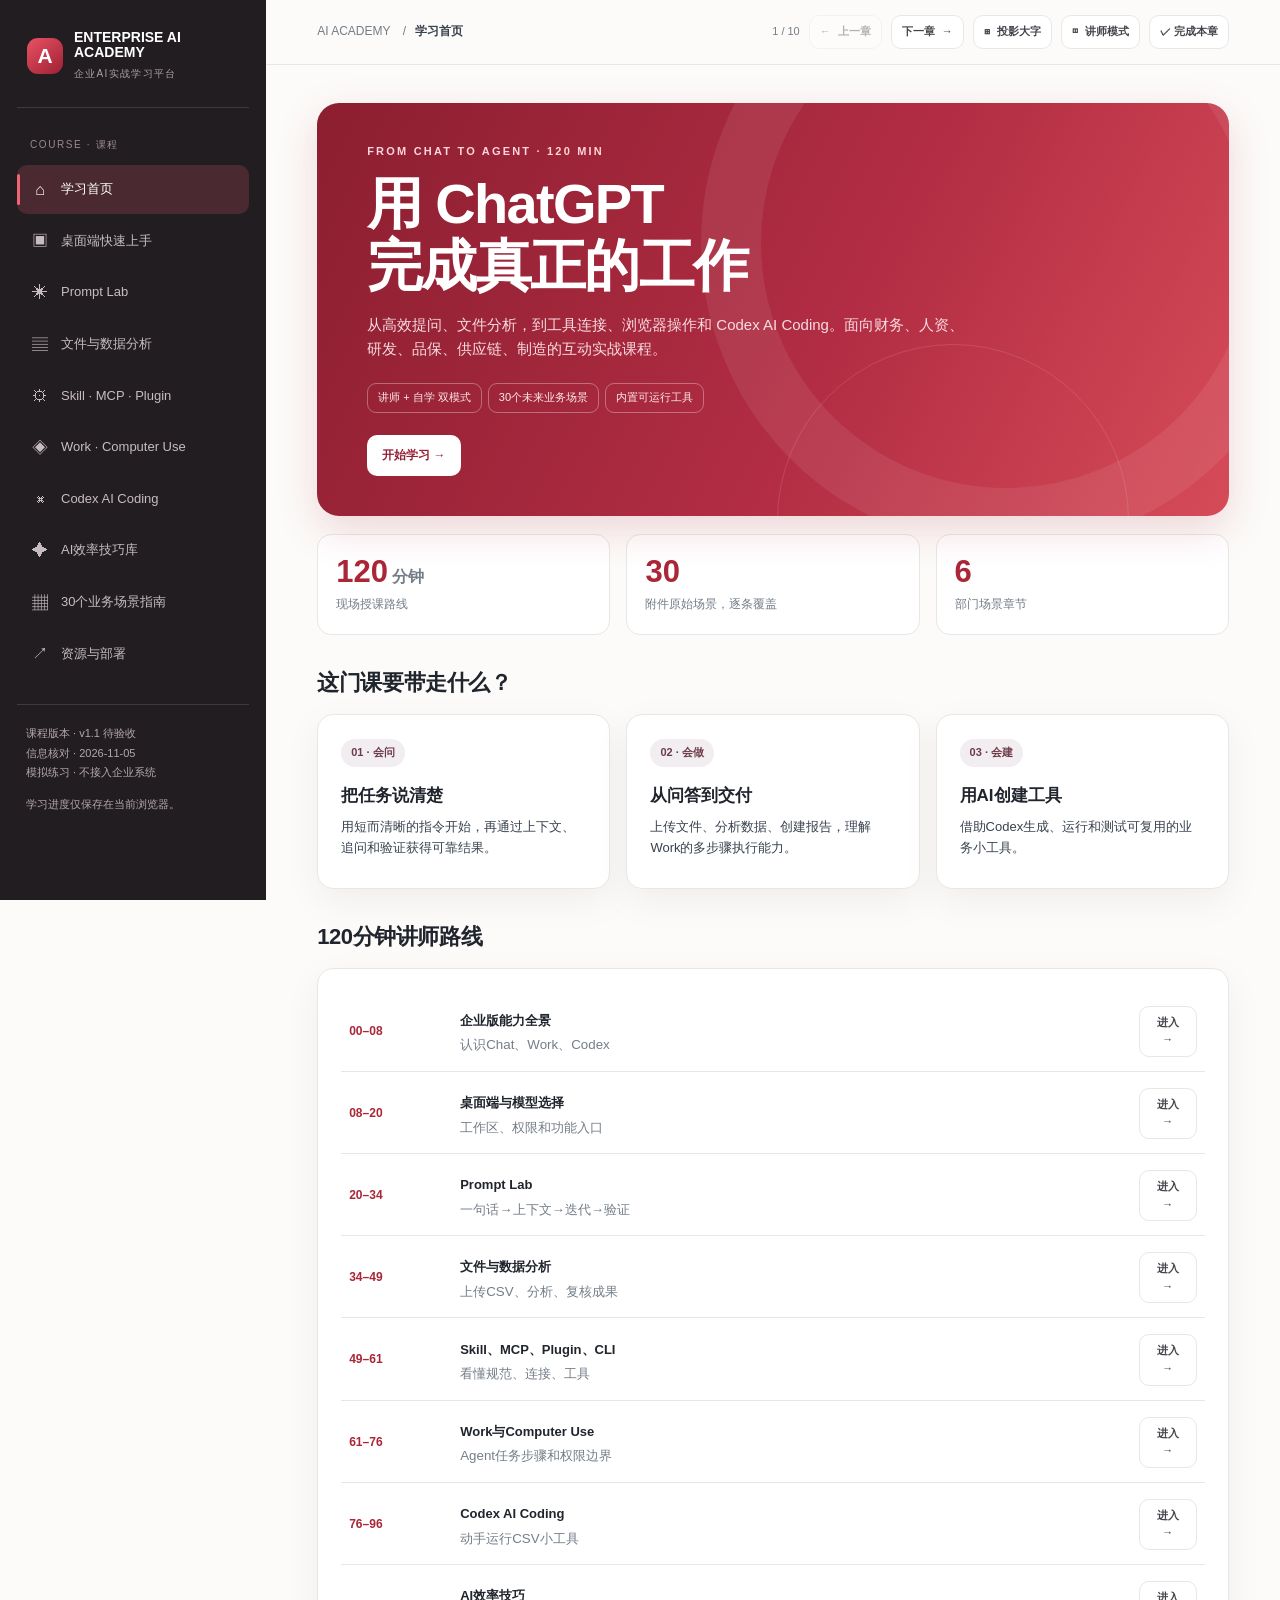
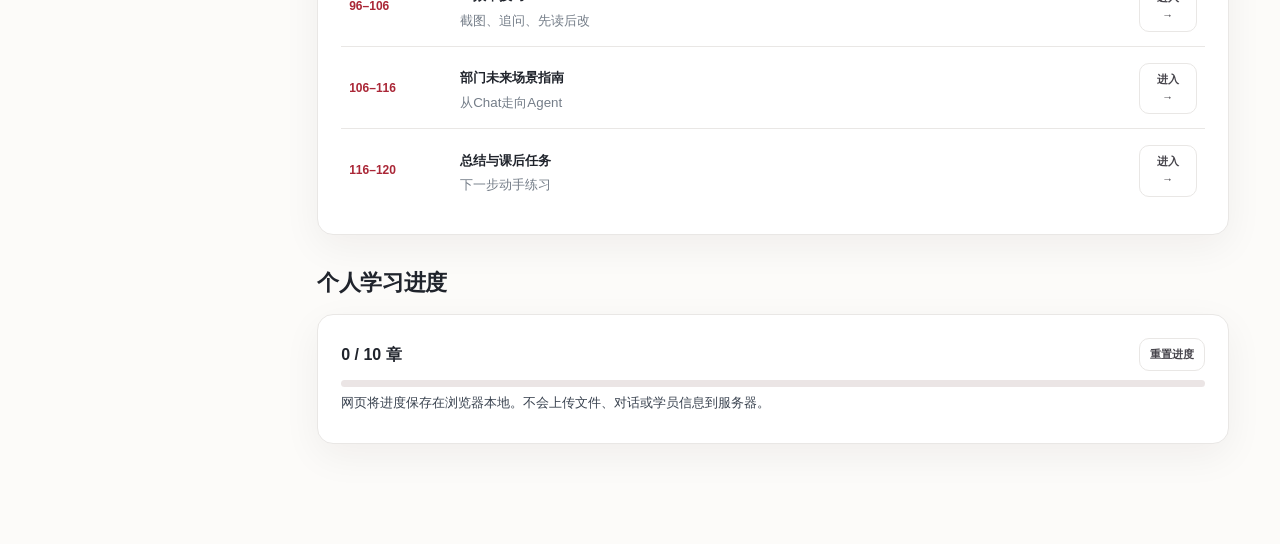
==== index.html @ fe181469 "feat: introduce Skill MCP Plugin CLI with simple What Why How explainer" ====
<!doctype html>
<html lang="zh-CN">
<head>
  <meta charset="UTF-8" />
  <meta name="viewport" content="width=device-width, initial-scale=1" />
  <meta name="color-scheme" content="light" />
  <meta name="description" content="ChatGPT Enterprise 企业AI实战学习平台：桌面端、Prompt、Skill、MCP、Work、Codex、AI技巧与制造企业场景指南。" />
  <title>ChatGPT Enterprise Academy · 企业AI实战学习平台</title>
  <style>
    :root {--red:#aa2737;--red-dark:#81202e;--red-light:#fcecef;--ink:#20242c;--text:#39424f;--muted:#747d88;--line:#e9e7e5;--paper:#fcfbf9;--white:#ffffff;--sand:#f6f4f1;--green:#28745b;--gold:#c39131;--shadow:0 12px 38px rgba(31,24,24,.055);--sidebar:266px;--radius:16px}
    *{box-sizing:border-box} html{scroll-behavior:smooth} body{margin:0;background:var(--paper);color:var(--ink);font-family:-apple-system,BlinkMacSystemFont,"Segoe UI","PingFang SC","Microsoft YaHei",sans-serif;line-height:1.6} button,input,textarea{font:inherit}button{cursor:pointer}a{color:inherit;text-decoration:none} a:focus-visible,button:focus-visible,input:focus-visible,textarea:focus-visible,summary:focus-visible{outline:3px solid #e7aeb5;outline-offset:3px}
    .layout{display:grid;grid-template-columns:var(--sidebar) minmax(0,1fr);min-height:100vh}.sidebar{background:#211d20;color:#eee6e8;position:sticky;top:0;height:100vh;overflow-y:auto;padding:27px 17px;z-index:20}.brand{display:flex;gap:11px;align-items:center;padding:3px 10px 25px;border-bottom:1px solid #42393e;margin-bottom:19px}.brand-emblem{width:36px;height:36px;border-radius:11px;background:linear-gradient(140deg,#e95264,#9e2033);display:grid;place-items:center;font-size:21px;color:#fff;font-weight:800}.brand strong{display:block;color:#fff;font-size:14px;line-height:1.1}.brand small{display:block;color:#ae9fa5;letter-spacing:1.3px;font-size:10px;margin-top:5px}.nav-caption{font-size:10px;letter-spacing:1.6px;color:#9b8a92;text-transform:uppercase;padding:10px 13px;margin-top:8px}.nav-link{display:flex;align-items:center;gap:11px;color:#c7bdc1;padding:12px 13px;border-radius:10px;font-size:13px;transition:.2s;margin:2px 0;position:relative}.nav-link:hover{background:#373035;color:#fff}.nav-link.active{background:#4a2931;color:#fff}.nav-link.active:before{position:absolute;content:'';left:0;top:9px;bottom:9px;width:3px;background:#f16473;border-radius:2px}.nav-link .ico{font-size:16px;width:20px;text-align:center}.nav-link .nav-done{margin-left:auto;font-size:11px;color:#84d0aa;display:none}.nav-link.done .nav-done{display:inline}.sidebar-foot{border-top:1px solid #42393e;padding:19px 9px 2px;margin-top:25px;color:#b4a7ad;font-size:11px;line-height:1.8}.mobile-toggle{display:none!important}
    .main{min-width:0}.topbar{display:flex;align-items:center;justify-content:space-between;gap:14px;position:sticky;top:0;z-index:10;background:rgba(252,251,249,.94);border-bottom:1px solid var(--line);padding:15px clamp(22px,4vw,66px);backdrop-filter:blur(15px)}.breadcrumb{font-size:12px;color:var(--muted)}.breadcrumb b{font-weight:700;color:var(--text)}.top-actions{display:flex;align-items:center;gap:9px}.btn{display:inline-flex;gap:7px;align-items:center;justify-content:center;border:1px solid transparent;border-radius:10px;padding:10px 14px;font-size:12px;font-weight:700;transition:background .15s,border .15s;white-space:normal}.btn-primary{background:var(--red);color:#fff}.btn-primary:hover{background:var(--red-dark)}.btn-ghost{background:#fff;border-color:var(--line);color:#45434a}.btn-ghost:hover{background:#f8f1f2}.btn-soft{background:#faedef;color:var(--red-dark)}.btn-sm{padding:7px 10px;font-size:11px}.content{max-width:1350px;padding:38px clamp(22px,4vw,66px) 100px;margin:0 auto}.view{display:none;animation:enter .28s ease}.view.active{display:block}@keyframes enter{from{opacity:.25;transform:translateY(7px)}to{opacity:1;transform:translateY(0)}}.eyebrow{font-size:11px;font-weight:800;letter-spacing:2.2px;color:var(--red);text-transform:uppercase;margin:0 0 12px}.page-head{margin-bottom:26px}.page-title{font-size:clamp(26px,3.1vw,42px);line-height:1.2;letter-spacing:-1px;margin:0 0 13px}.page-intro{max-width:790px;color:var(--muted);font-size:15px;margin:0}.section-title{font-size:22px;letter-spacing:-.4px;margin:30px 0 14px}.muted{color:var(--muted)}.small{font-size:12px}.micro{font-size:11px;color:var(--muted)}.pill{display:inline-block;border-radius:999px;background:#f2edf0;color:#6e3c49;font-size:11px;font-weight:700;padding:5px 10px}.pill.warn{background:#fff5dc;color:#78561f}.pill.good{background:#e6f4ed;color:#256344}.tag{border:1px solid #e5e0e1;background:#fff;padding:4px 9px;border-radius:9px;color:#777078;font-size:11px}.card{border:1px solid var(--line);border-radius:var(--radius);background:var(--white);box-shadow:var(--shadow);padding:23px}.card h3{margin:0 0 8px;font-size:17px}.card p{margin:6px 0;color:var(--text);font-size:13px}.grid2{display:grid;grid-template-columns:repeat(2,minmax(0,1fr));gap:16px}.grid3{display:grid;grid-template-columns:repeat(3,minmax(0,1fr));gap:16px}.kpi{padding:18px;border:1px solid var(--line);border-radius:14px;background:#fff}.kpi strong{display:block;font-size:31px;line-height:1.2;color:var(--red)}.kpi span{color:var(--muted);font-size:12px}.divider{height:1px;background:var(--line);margin:25px 0}.info{padding:15px 17px;border-left:3px solid var(--red);background:#fdf3f4;border-radius:0 9px 9px 0;color:#62414a;font-size:13px}.info.neutral{border-color:#7295a7;background:#f1f7f9;color:#47616f}.info.gold{border-color:#d5ac56;background:#fff8eb;color:#685833}.row{display:flex;align-items:center;gap:10px;flex-wrap:wrap}.between{justify-content:space-between}.stack{display:grid;gap:15px}.codebox{border-radius:12px;background:#27252a;color:#f5f1f4;padding:17px;font-family:ui-monospace,SFMono-Regular,Consolas,monospace;font-size:12px;white-space:pre-wrap;line-height:1.8;overflow-x:auto}.lesson{padding:17px 18px;border:1px solid #eae6e7;background:#fff;border-radius:14px}.lesson .lesson-step{color:var(--red);font-size:12px;font-weight:800}.lesson h3{margin:4px 0 6px;font-size:16px}.lesson p{margin:0;font-size:13px;color:var(--muted)}.notes{padding:13px 16px;border-radius:12px;border:1px dashed #cdb6ba;background:#fffaf9;font-size:12px;color:#725762;display:none}.teacher .notes{display:block}.mode-sign{font-size:11px;color:var(--red-dark);border:1px solid #edc7cc;background:#fdf1f2;border-radius:99px;padding:5px 9px;font-weight:700}.teacher-only{display:none}.teacher .teacher-only{display:block}
    .hero{min-height:335px;background:linear-gradient(117deg,#8b1e30 0%,#b22d43 57%,#d64b58 100%);color:#fff;border-radius:22px;padding:40px clamp(23px,4vw,50px);position:relative;overflow:hidden;display:flex;flex-direction:column;justify-content:center;box-shadow:0 14px 40px #ae26412c}.hero:before{content:'';position:absolute;right:-82px;top:-165px;width:490px;height:490px;border:60px solid rgba(255,255,255,.075);border-radius:50%}.hero:after{content:'';position:absolute;right:100px;bottom:-180px;width:350px;height:350px;border:1px solid rgba(255,255,255,.12);border-radius:50%}.hero > *{position:relative;z-index:1}.hero .eyebrow{color:#ffd5db}.hero h1{font-size:clamp(31px,4.6vw,56px);line-height:1.1;margin:1px 0 17px;letter-spacing:-1.7px;max-width:720px}.hero p{max-width:600px;margin:0 0 22px;color:#f9dce2;font-size:15px}.hero .btn{width:max-content;background:#fff;color:#962035}.hero-chip{display:inline-block;border:1px solid rgba(255,255,255,.32);padding:5px 10px;border-radius:9px;font-size:11px;color:#fce9eb;margin-right:6px;margin-bottom:7px}.timeline{display:grid;gap:2px}.timeline-row{display:grid;grid-template-columns:95px minmax(0,1fr) 58px;gap:16px;align-items:center;border-bottom:1px solid var(--line);padding:14px 8px}.timeline-row:last-child{border:0}.timeline-row .time{font-size:12px;font-weight:700;color:var(--red)}.timeline-row strong{font-size:13px}.timeline-row small{display:block;color:var(--muted);margin-top:2px}.timeline-row button{font-size:11px}.checkline{display:flex;align-items:center;gap:10px;font-size:12px}.checkline input{accent-color:var(--red)}.meter{height:7px;border-radius:9px;background:#ebe5e5;overflow:hidden}.meter-fill{height:100%;width:0;background:linear-gradient(90deg,#a5273a,#e06a75);transition:width .35s}
    .compare{display:grid;grid-template-columns:repeat(3,1fr);gap:14px}.compare .block{padding:21px;border:1px solid var(--line);border-radius:14px;background:#fff}.compare .block h3{font-size:18px;margin:6px 0}.compare .block p{font-size:12px;color:var(--muted);margin:0}.compare .block .symbol{font-size:25px}.checklist{list-style:none;padding:0;margin:0;display:grid;gap:7px}.checklist li{display:flex;gap:9px;align-items:flex-start;color:var(--text);font-size:13px}.checklist li:before{content:'✓';flex:none;color:var(--green);font-weight:900}
    textarea{width:100%;min-height:122px;border-radius:12px;border:1px solid #dcd7d7;padding:14px;color:#30323b;background:#fff;resize:vertical;font-size:13px;line-height:1.8}input[type=file]{font-size:12px;max-width:100%}input[type=checkbox]{accent-color:var(--red);transform:scale(1.05)}.field{display:flex;align-items:center;gap:8px}.tabs{display:flex;gap:5px;background:#f5f1f1;padding:5px;border-radius:11px;flex-wrap:wrap}.tabs button{border:0;border-radius:8px;padding:9px 13px;background:transparent;color:#75686c;font-weight:700;font-size:12px}.tabs button.selected{background:#fff;color:var(--red-dark);box-shadow:0 2px 8px #0000000c}.prompt-preview{background:#fff;border:1px dashed #d8c5cb;border-radius:12px;padding:15px;white-space:pre-wrap;font-size:13px;min-height:82px}.stepper{display:flex;flex-wrap:wrap;gap:7px;margin:10px 0}.stepper button{width:31px;height:31px;border:1px solid #ded9db;background:#fff;border-radius:50%;font-weight:800;font-size:11px;color:#786e71}.stepper button.active{background:var(--red);color:#fff;border-color:var(--red)}.demo-frame{background:#fff;border:1px solid var(--line);border-radius:14px;overflow:hidden}.demo-header{padding:10px 15px;background:#f7f5f4;border-bottom:1px solid var(--line);display:flex;gap:7px;align-items:center}.dot{width:8px;height:8px;border-radius:50%;background:#e5b7be}.dot:first-child{background:#ef908c}.dot:nth-child(2){background:#dfbb77}.dot:nth-child(3){background:#7db498}.demo-body{padding:18px;min-height:165px}
    .department{margin:28px 0 38px;scroll-margin-top:90px}.department-head{display:flex;align-items:center;justify-content:space-between;gap:12px;padding:18px 21px;border:1px solid var(--line);border-radius:16px;background:linear-gradient(100deg,#fff,#faf3f4)}.department-head h3{font-size:20px;margin:0}.department-head p{font-size:12px;color:var(--muted);margin:2px 0 0}.case{border:1px solid #e9e4e5;border-radius:13px;background:#fff;margin-top:11px;overflow:hidden}.case summary{padding:16px 19px;cursor:pointer;display:flex;align-items:center;gap:10px;list-style:none}.case summary::-webkit-details-marker{display:none}.case summary .case-title{flex:1;min-width:0;font-size:14px;font-weight:700}.case .case-body{border-top:1px solid var(--line);padding:18px 20px 23px}.case .case-inner{display:grid;gap:13px}.case .case-panel{display:none}.case .case-panel.active{display:block}.case-panel h4{font-size:13px;margin:0 0 5px}.case-panel p{font-size:13px;color:var(--text);margin:0 0 12px}.case-prompt{background:#faf5f5;border:1px solid #f0e3e5;padding:13px 15px;border-radius:12px;white-space:pre-wrap;font-size:12px;line-height:1.8}.case-prompt button{float:right}.case-more{display:flex;gap:5px;align-items:center;color:var(--muted);font-size:11px}.badge-high{background:#fae5e8;color:#a02b3c}.badge-medium{background:#fff3df;color:#9c6b21}.badge-low{background:#f0f0f0;color:#70747a}
    .tip-grid{display:grid;grid-template-columns:repeat(3,minmax(0,1fr));gap:13px}.tip{display:flex;flex-direction:column;gap:10px;padding:18px;border:1px solid var(--line);background:#fff;border-radius:14px}.tip h3{margin:0;font-size:15px}.tip p{font-size:12px;line-height:1.7;color:var(--muted);margin:0;flex:1}.tip button{align-self:flex-start}.tip-detail{background:#fffaf9;border:1px solid #eedadd;border-radius:12px;padding:13px;font-size:12px;white-space:pre-wrap;color:#573f47}.footer{font-size:11px;color:#9a9295;margin-top:38px;border-top:1px solid var(--line);padding-top:19px;line-height:2}.result-table{width:100%;border-collapse:collapse;font-size:12px;background:#fff}.result-table th{background:#f5f2f2;font-weight:700;text-align:left}.result-table th,.result-table td{border-bottom:1px solid #ece8e9;padding:9px 10px}.result-table th{position:sticky;top:0}.table-wrap{max-width:100%;overflow:auto;border-radius:11px;border:1px solid #e7e1e2;max-height:320px}.bad-row{background:#fff2ef}.metric-row{display:grid;grid-template-columns:repeat(3,1fr);gap:10px}.metric{border-radius:12px;background:#f8f4f4;padding:16px}.metric strong{font-size:26px;color:var(--red);display:block}.metric span{font-size:11px;color:var(--muted)}.bar{height:9px;border-radius:20px;background:#f0e9e9;overflow:hidden;margin-top:8px}.bar i{display:block;height:100%;background:var(--red);border-radius:20px}.resource{display:flex;gap:11px;align-items:flex-start;border:1px solid var(--line);padding:16px;border-radius:12px;background:#fff}.resource .logo{width:34px;height:34px;border-radius:10px;background:#f9e8ea;color:var(--red);display:grid;place-items:center;flex:none;font-size:17px}.resource h3{font-size:14px;margin:0 0 3px}.resource p{font-size:12px;color:var(--muted);margin:0 0 6px}.resource a{font-size:12px;color:var(--red);font-weight:700}.toast{position:fixed;right:23px;bottom:24px;z-index:100;background:#222326;color:#fff;padding:12px 17px;border-radius:11px;font-size:12px;box-shadow:0 12px 30px #0002;opacity:0;transform:translateY(15px);pointer-events:none;transition:.2s}.toast.show{opacity:1;transform:translateY(0)}.preline{white-space:pre-wrap}
    .top-actions button:disabled{opacity:.4;cursor:not-allowed}
    #page-desktop .desktop-shot{margin:18px 0;padding:0 0 20px;border-bottom:1px solid var(--line);display:flex;flex-direction:column;gap:12px;overflow-wrap:anywhere}
    #page-desktop .desktop-shot strong{font-size:15px}#page-desktop .desktop-shot figcaption{font-size:13px;color:#47616f}
    #page-desktop .desktop-shot img{display:block;width:100%;height:100%;min-height:0;object-fit:contain}
    #page-desktop .desktop-shot a{display:block;width:min(90%,480px);aspect-ratio:16/10;overflow:hidden;background:#f3f4f5;border:1px solid var(--line);border-radius:6px}
    #page-desktop .choice-table{width:100%;table-layout:fixed;border-collapse:collapse;font-size:13px;margin:12px 0 18px}
    #page-desktop .choice-table th,#page-desktop .choice-table td{padding:12px 10px;text-align:left;vertical-align:top;border-bottom:1px solid var(--line);overflow-wrap:anywhere}
    #page-desktop .choice-table th{background:#f1f7f9;color:#314f60}#page-desktop .choice-table th:first-child{width:25%}
    #page-desktop .choice-table td strong{display:block}#page-desktop .choice-table caption{text-align:left;font-size:17px;font-weight:700;padding:14px 0 8px}
body.large-text{font-size:18px;line-height:1.75}
body.large-text .page-intro,body.large-text .hero p{font-size:20px}
body.large-text .card p,body.large-text .lesson p,body.large-text .compare .block p,body.large-text .case-panel p,body.large-text .department-head p,body.large-text .tip p,body.large-text .resource p,body.large-text .prompt-preview,body.large-text .info,body.large-text .notes{font-size:17px}
body.large-text .timeline-row strong,body.large-text .timeline-row small,body.large-text .case-title,body.large-text .lesson h3,body.large-text .tip h3,body.large-text .checklist li{font-size:17px}
body.large-text .small,body.large-text .micro,body.large-text .eyebrow,body.large-text .pill,body.large-text .tag,body.large-text .btn,body.large-text .nav-link{font-size:15px}
body.large-text .page-title{font-size:clamp(32px,3.6vw,50px)}
body.large-text textarea,body.large-text .codebox,body.large-text .case-prompt,body.large-text .result-table{font-size:16px}
@media(max-width:1120px){.top-actions .nav-key .label{display:none}}
@media(max-width:850px){.top-actions .nav-key{display:none}}
@media(max-width:1120px){:root{--sidebar:224px}.content{padding-inline:32px}.grid3,.tip-grid{grid-template-columns:repeat(2,minmax(0,1fr))}}
    @media(max-width:850px){.mobile-toggle{display:inline-flex!important}.layout{display:block}.sidebar{position:fixed;left:0;top:0;width:270px;height:100vh;transform:translateX(-101%);transition:.25s;box-shadow:12px 0 45px #0002}.sidebar.open{transform:translateX(0)}.mobile-toggle{display:inline-flex}.topbar{padding:12px 20px}.content{padding:25px 20px 70px}.hero{min-height:310px}.grid3,.grid2,.compare{grid-template-columns:1fr}.tip-grid{grid-template-columns:repeat(2,minmax(0,1fr))}}
    @media(max-width:560px){.hero h1{font-size:32px}.hero{padding:29px 21px;min-height:300px}.page-title{font-size:28px}.tip-grid,.metric-row{grid-template-columns:1fr}.top-actions .label{display:none}.card{padding:17px}.timeline-row{grid-template-columns:75px 1fr;gap:9px}.timeline-row button{display:none}.case summary{padding:13px}.case .case-body{padding:14px}.department-head{padding:15px}.breadcrumb{display:none}}
    @media print{.sidebar,.topbar,.no-print,.btn{display:none!important}.layout{display:block}.view{display:block!important;break-after:page}.content{padding:0}.card,.case{box-shadow:none}.notes{display:block}}
  
    /* 部门案例详细操作指南：与其他教学模块保持隔离 */
    .case-summary-label{display:inline-flex;align-items:center;gap:6px;flex-wrap:wrap}.case-status{font-size:11px;border-radius:99px;padding:3px 8px;background:#eaf4ef;color:#276749;white-space:nowrap}.case-status.conditional{background:#fff3df;color:#895b18}.case-status.pilot{background:#f9e9ed;color:#9b3047}.case-detail-grid{display:grid;grid-template-columns:1fr 1fr;gap:12px;margin:15px 0}.case-detail-grid>div{border:1px solid var(--line);background:#fff;border-radius:10px;padding:13px}.case-detail-grid h4{margin:0 0 5px}.case-detail-grid p{margin:0}.playbook-steps{margin:8px 0 16px;padding-left:26px;display:grid;gap:10px;color:var(--text);font-size:13px;line-height:1.75}.playbook-steps li{padding-left:3px}.playbook-steps li::marker{font-weight:800;color:var(--red)}.playbook-checks{margin:6px 0 12px;padding-left:21px;color:var(--text);font-size:13px;line-height:1.75}.playbook-checks li{margin:5px 0}.case-feasibility{background:#faf8f6;border:1px solid #e9e1dd;border-radius:10px;padding:14px 16px;margin-bottom:15px}.case-feasibility p{margin:6px 0 0!important}.case-section-label{font-weight:700;font-size:13px;margin:16px 0 6px}.case-panel .case-feature{font-size:13px;color:var(--text);background:#f6f4f1;border-radius:8px;padding:10px 12px;margin-bottom:13px}.case-deliver{background:#f8faf8;border-radius:10px;padding:13px 15px;margin-top:12px}.case-deliver p{margin:5px 0 0!important}@media(max-width:650px){.case-detail-grid{grid-template-columns:1fr}.case summary{flex-wrap:wrap}.case-summary-label{width:100%}}

    /* 业务案例卡片：桌面端三列，中屏两列，移动端单列；展开时占满当前行。 */
    .department-cards{display:grid;grid-template-columns:repeat(3,minmax(0,1fr));gap:15px;margin-top:15px;align-items:stretch}
    .department-cards .case{margin:0;min-width:0;border:1px solid #e8e1e3;border-radius:16px;box-shadow:0 3px 13px rgba(69,39,46,.035);transition:border-color .18s ease,box-shadow .18s ease,transform .18s ease}
    .department-cards .case:not([open]):hover{border-color:#c8919b;box-shadow:0 9px 22px rgba(113,31,48,.10);transform:translateY(-2px)}
    .department-cards .case:focus-within{border-color:var(--red)}
    .department-cards .case[open]{grid-column:1/-1;border-color:#c8919b;box-shadow:0 7px 24px rgba(113,31,48,.07)}
    .department-cards .case-card-summary{height:100%;min-height:254px;display:flex;flex-direction:column;align-items:stretch;gap:10px;padding:19px;cursor:pointer;list-style:none}
    .department-cards .case-card-summary:focus-visible{outline:3px solid #c65d6f;outline-offset:-4px;border-radius:14px}
    .case-card-head,.case-card-bottom{display:flex;align-items:center;justify-content:space-between;gap:8px}
    .case-card-head{flex-wrap:wrap}
    .case-card-number{font-size:11px;color:var(--muted);font-weight:750;letter-spacing:.04em}
    .case-card-priority{font-size:11px;padding:2px 9px;border-radius:7px}
    .department-cards .case-card-title{display:block;font-size:17px;font-weight:780;line-height:1.5;color:var(--ink);overflow-wrap:anywhere}
    .case-card-intro{display:-webkit-box;-webkit-box-orient:vertical;-webkit-line-clamp:2;line-clamp:2;overflow:hidden;font-size:12px;line-height:1.65;color:var(--muted);min-height:39px}
    .case-card-tools{font-size:12px;line-height:1.6;color:var(--text);background:#f7f5f3;padding:9px 10px;border-radius:9px}
    .case-card-tools strong{color:#6b4b54}
    .case-card-bottom{margin-top:auto;flex-wrap:wrap;align-items:flex-end;padding-top:3px}
    .case-card-state{font-size:11px;color:#4a735e;line-height:1.5;flex:1;min-width:110px}
    .case-card-state.conditional{color:#916320}.case-card-state.pilot{color:#a23c53}
    .case-card-action{color:var(--red);font-weight:750;font-size:12px;white-space:nowrap}
    .case-card-action .when-open{display:none}
    .department-cards .case[open] .case-card-summary{height:auto;min-height:0;background:#fffafa;gap:8px;padding:16px 20px}
    .department-cards .case[open] .case-card-intro{display:none}
    .department-cards .case[open] .case-card-tools{background:transparent;padding:0}
    .department-cards .case[open] .case-card-bottom{margin-top:0}
    .department-cards .case[open] .case-card-action .when-open{display:inline}
    .department-cards .case[open] .case-card-action .when-closed{display:none}
    @media(max-width:1190px){.department-cards{grid-template-columns:repeat(2,minmax(0,1fr))}}
    @media(max-width:700px){.department-cards{grid-template-columns:1fr;gap:11px}.department-cards .case-card-summary{min-height:0}.case-card-intro{min-height:0}.department-cards .case[open] .case-card-summary{padding:14px 16px}}
    @media(prefers-reduced-motion:reduce){.department-cards .case{transition:none}.department-cards .case:not([open]):hover{transform:none}}

/* 六部门专属低饱和强调色：保持品牌红主色，增强卡片可读性与导航反馈。 */
#page-cases{--case-ink:#29262d}
#page-cases .department[data-dept-theme="FIN"]{--dept-accent:#af374d;--dept-soft:#fdebf0;--dept-border:#ecc6ce}
#page-cases .department[data-dept-theme="RD"]{--dept-accent:#5969a1;--dept-soft:#edf0fc;--dept-border:#cdd5f0}
#page-cases .department[data-dept-theme="QA"]{--dept-accent:#217e76;--dept-soft:#e8f6f2;--dept-border:#bfe0da}
#page-cases .department[data-dept-theme="SCM"]{--dept-accent:#a86b35;--dept-soft:#fff1e3;--dept-border:#ead2b8}
#page-cases .department[data-dept-theme="MFG"]{--dept-accent:#36769a;--dept-soft:#eaf3fb;--dept-border:#c5ddec}
#page-cases .department[data-dept-theme="HR"]{--dept-accent:#876098;--dept-soft:#f4edf9;--dept-border:#dfcdeb}
#page-cases .department{scroll-margin-top:175px}
#page-cases .department-head{background:linear-gradient(110deg,var(--dept-soft) 0%,#fff 82%);border-color:var(--dept-border);border-left:5px solid var(--dept-accent);padding:18px 23px}
#page-cases .department-head .dept-head-main{display:flex;align-items:center;gap:15px}
#page-cases .department-head .dept-svg{width:54px;height:54px;display:grid;place-items:center;flex:none;color:var(--dept-accent);background:#ffffffce;border:1px solid var(--dept-border);border-radius:15px;box-shadow:0 5px 18px #1a11110a}
#page-cases .dept-svg svg{width:28px;height:28px;stroke:currentColor;stroke-width:1.7;fill:none;stroke-linecap:round;stroke-linejoin:round}
#page-cases .department-head h3{color:var(--case-ink);font-size:21px}
#page-cases .department-head .dept-count{color:var(--dept-accent);font-weight:700;background:#fff;border:1px solid var(--dept-border);padding:6px 11px;border-radius:999px;font-size:11px}
#page-cases .department-cards{gap:16px}
#page-cases .department-cards .case{position:relative;background:linear-gradient(163deg,var(--dept-soft) -45%,#fff 42%,#fff 100%);border-color:var(--dept-border);border-top:4px solid var(--dept-accent);box-shadow:0 8px 28px rgba(42,33,37,.055)}
#page-cases .department-cards .case:not([open]):hover{border-color:var(--dept-accent);box-shadow:0 14px 30px rgba(41,32,35,.13)}
#page-cases .department-cards .case[open]{border-color:var(--dept-accent);background:#fff}
#page-cases .department-cards .case-card-summary{min-height:255px;padding:20px}
#page-cases .case-card-number{display:inline-flex;align-items:center;gap:7px;color:var(--dept-accent);font-weight:800}
#page-cases .case-card-number:before{content:'';display:block;width:7px;height:7px;background:var(--dept-accent);border-radius:2px;transform:rotate(45deg)}
#page-cases .case-card-title{font-weight:780;color:#25262d}
#page-cases .case-card-intro{color:#5d626e;font-size:12.5px}
#page-cases .case-card-tools{background:var(--dept-soft);border:1px solid var(--dept-border);color:#434952}
#page-cases .case-card-tools strong{color:var(--dept-accent)}
#page-cases .case-card-action{color:var(--dept-accent);display:inline-flex;align-items:center;gap:5px}
#page-cases .case-card-action:before{content:'↗';font-size:15px}
#page-cases .case-card-state{font-weight:620}
#page-cases .case[open] .case-card-summary{background:var(--dept-soft)}
#page-cases .case[open] .case-body{border-top:1px solid var(--dept-border);background:#fff}
#page-cases .case-feasibility{background:var(--dept-soft);border-color:var(--dept-border)}
#page-cases .case-deliver{background:#edf7f4;border-left:3px solid #3c9180}
#page-cases .case-detail-grid>div{background:#fcfaf9}
#page-cases #deptJump{background:rgba(252,251,249,.97);padding:14px 1px;box-shadow:0 5px 15px rgba(32,22,26,.035)}
#page-cases #deptJump .dept-link{display:inline-flex;align-items:center;gap:8px;background:#fff;border:1px solid #e2d8dc;color:#4c4a50;font-weight:740;padding:9px 13px;border-radius:12px;box-shadow:0 3px 10px rgba(40,31,32,.035);transition:background .15s,border-color .15s,color .15s}
#page-cases #deptJump .dept-link:hover{background:#fceff1;border-color:#d5a4af;color:#8d2d3f}
#page-cases #deptJump .dept-link.active,#page-cases #deptJump .dept-link[aria-current="location"]{color:#fff;background:var(--red);border-color:var(--red);box-shadow:0 5px 12px #aa27372b}
#page-cases .dept-nav-dot{width:9px;height:9px;border-radius:3px;display:inline-block;flex:none;background:var(--dot-color,var(--red))}
#page-cases .dept-link.active .dept-nav-dot{background:#fff}
#page-cases .dept-nav-dot-FIN{--dot-color:#af374d}
#page-cases .dept-nav-dot-RD{--dot-color:#5969a1}
#page-cases .dept-nav-dot-QA{--dot-color:#217e76}
#page-cases .dept-nav-dot-SCM{--dot-color:#a86b35}
#page-cases .dept-nav-dot-MFG{--dot-color:#36769a}
#page-cases .dept-nav-dot-HR{--dot-color:#876098}
#page-cases .dept-nav-count{font-size:10px;opacity:.75;font-variant-numeric:tabular-nums}
#page-cases .dept-link.active .dept-nav-count{opacity:.95}
@media(max-width:700px){#page-cases .department-head{padding:15px 13px;align-items:flex-start}#page-cases .department-head .dept-svg{width:42px;height:42px}#page-cases .dept-svg svg{width:23px;height:23px}#page-cases .department-head h3{font-size:18px}#page-cases .department-head .dept-count{display:none}#page-cases .department-cards .case-card-summary{min-height:0}#page-cases #deptJump{gap:6px}#page-cases #deptJump .dept-link{padding:7px 9px;font-size:11px}}
@media print{#page-cases #deptJump{position:static;box-shadow:none}#page-cases .department-cards .case{break-inside:avoid}}
    /* Skill / Plugin / MCP 拓展目录：卡片可键盘展开，不依赖 JavaScript */
    .tool-catalog{align-items:start}.tool-entry{border:1px solid var(--line);border-radius:14px;background:#fff;box-shadow:var(--shadow);overflow:hidden;min-width:0}.tool-entry[open]{border-color:#dab0b8}.tool-entry summary{padding:19px;cursor:pointer;list-style:none;min-height:175px}.tool-entry summary::-webkit-details-marker{display:none}.tool-entry summary h3{margin:11px 0 6px;font-size:16px}.tool-entry summary p{font-size:12px;color:var(--text);margin:0;line-height:1.7}.tool-arrow{display:block;color:var(--red);font-size:11px;font-weight:700;margin-top:12px}.tool-entry-detail{background:#fffbfb;border-top:1px solid var(--line);padding:16px 19px 20px}.tool-entry-detail p{font-size:12px;margin:0 0 12px;line-height:1.8;color:var(--text)}.tool-entry-detail a{font-size:12px;color:var(--red);text-decoration:underline;text-underline-offset:3px;font-weight:700;overflow-wrap:anywhere}.tool-choice .card,.tool-cases .card{box-shadow:none}.tool-choice .card h3{margin-top:12px}.tool-steps-row{margin:14px 0;justify-content:center}.tool-action-steps{color:var(--text);font-size:13px;line-height:1.85;padding-left:21px}.tool-action-steps li{margin-bottom:7px}.tool-action-steps li::marker{color:var(--red);font-weight:800}.tool-quiz{border:1px solid var(--line);border-radius:10px;padding:12px 15px;background:#faf5f5}.tool-quiz summary{font-size:13px;cursor:pointer;font-weight:700}.tool-quiz p{font-size:13px;color:var(--text)}body.large-text .tool-entry summary p,body.large-text .tool-entry-detail p,body.large-text .tool-action-steps,body.large-text .tool-quiz p{font-size:17px}
    /* Skill / MCP / Plugin / CLI 三问入门讲解 */
    .tool-3w-grid{align-items:stretch}
    .tool-3w-card{display:flex;flex-direction:column;gap:0}
    .tool-3w-card .row h3{margin:0;font-size:17px}
    .tool-3w-unit{border-top:1px solid var(--line);padding:12px 0 10px}
    .tool-3w-card .row+.tool-3w-unit{margin-top:14px}
    .tool-3w-unit strong{display:block;color:var(--red-dark);font-size:12px;margin-bottom:3px;letter-spacing:.1px}
    .tool-3w-unit p{margin:0;font-size:13px;line-height:1.8}
    .tool-3w-example{margin-top:auto!important;padding:12px 13px;border-radius:10px;background:#faf5f5;font-size:12px!important;line-height:1.8}
    body.large-text .tool-3w-unit strong{font-size:17px}
    body.large-text .tool-3w-unit p,body.large-text .tool-3w-example{font-size:17px!important}
    @media(max-width:850px){.tool-3w-card{min-height:0}}
</style>
</head>
<body>
<div class="layout" id="app">
  <aside class="sidebar" id="sidebar" aria-label="课程导航">
    <div class="brand"><div class="brand-emblem">A</div><div><strong>ENTERPRISE AI<br/>ACADEMY</strong><small>企业AI实战学习平台</small></div></div>
    <div class="nav-caption">COURSE · 课程</div>
    <a class="nav-link active" href="#home" data-page="home"><span class="ico">⌂</span>学习首页<span class="nav-done">✓</span></a>
    <a class="nav-link" href="#desktop" data-page="desktop"><span class="ico">▣</span>桌面端快速上手<span class="nav-done">✓</span></a>
    <a class="nav-link" href="#prompt" data-page="prompt"><span class="ico">✳</span>Prompt Lab<span class="nav-done">✓</span></a>
    <a class="nav-link" href="#files" data-page="files"><span class="ico">▤</span>文件与数据分析<span class="nav-done">✓</span></a>
    <a class="nav-link" href="#tools" data-page="tools"><span class="ico">⚙</span>Skill · MCP · Plugin<span class="nav-done">✓</span></a>
    <a class="nav-link" href="#work" data-page="work"><span class="ico">◈</span>Work · Computer Use<span class="nav-done">✓</span></a>
    <a class="nav-link" href="#codex" data-page="codex"><span class="ico">⌘</span>Codex AI Coding<span class="nav-done">✓</span></a>
    <a class="nav-link" href="#tips" data-page="tips"><span class="ico">✦</span>AI效率技巧库<span class="nav-done">✓</span></a>
    <a class="nav-link" href="#cases" data-page="cases"><span class="ico">▦</span>30个业务场景指南<span class="nav-done">✓</span></a>
    <a class="nav-link" href="#resources" data-page="resources"><span class="ico">↗</span>资源与部署<span class="nav-done">✓</span></a>
    <div class="sidebar-foot"><div>课程版本 · v1.1 待验收</div><div>信息核对 · 2026-11-05</div><div>模拟练习 · 不接入企业系统</div><div style="margin-top:12px">学习进度仅保存在当前浏览器。</div></div>
  </aside>
  <main class="main">
    <header class="topbar">
      <div class="row"><button id="mobileToggle" class="btn btn-ghost btn-sm mobile-toggle" aria-label="打开导航">☰</button><div class="breadcrumb">AI ACADEMY <span style="padding:0 9px">/</span><b id="bread">学习首页</b></div></div>
      <div class="top-actions"><span id="chapterCount" class="micro nav-key" aria-live="polite">1 / 10</span><button id="prevChapter" class="btn btn-ghost btn-sm nav-key" aria-label="上一章节" title="上一章（讲师快捷键Shift + PageUp）">← <span class="label">上一章</span></button><button id="nextChapter" class="btn btn-ghost btn-sm nav-key" aria-label="下一章节" title="下一章（讲师快捷键Shift + PageDown）"><span class="label">下一章</span> →</button><button id="presentToggle" class="btn btn-ghost btn-sm" title="切换投影大字模式" aria-pressed="false">⊞ <span class="label">投影大字</span></button><span id="modeSign" class="mode-sign" hidden>讲师模式</span><button class="btn btn-ghost btn-sm" id="modeToggle" title="切换讲师/自学模式">◫ <span class="label">讲师模式</span></button><button class="btn btn-ghost btn-sm" id="completeBtn" title="标记本章已学">✓ <span class="label">完成本章</span></button></div>
    </header>
    <div class="content">
      <section class="view active" id="page-home">
        <div class="hero"><div class="eyebrow">FROM CHAT TO AGENT · 120 MIN</div><h1>用 ChatGPT<br/>完成真正的工作</h1><p>从高效提问、文件分析，到工具连接、浏览器操作和 Codex AI Coding。面向财务、人资、研发、品保、供应链、制造的互动实战课程。</p><div><span class="hero-chip">讲师 + 自学 双模式</span><span class="hero-chip">30个未来业务场景</span><span class="hero-chip">内置可运行工具</span></div><div style="margin-top:15px"><button class="btn" data-go="desktop">开始学习 →</button></div></div>
        <div class="grid3" style="margin-top:18px"><div class="kpi"><strong>120<span style="font-size:16px"> 分钟</span></strong><span>现场授课路线</span></div><div class="kpi"><strong>30</strong><span>附件原始场景，逐条覆盖</span></div><div class="kpi"><strong>6</strong><span>部门场景章节</span></div></div>
        <h2 class="section-title">这门课要带走什么？</h2>
        <div class="grid3"><div class="card"><span class="pill">01 · 会问</span><h3 style="margin-top:15px">把任务说清楚</h3><p>用短而清晰的指令开始，再通过上下文、追问和验证获得可靠结果。</p></div><div class="card"><span class="pill">02 · 会做</span><h3 style="margin-top:15px">从问答到交付</h3><p>上传文件、分析数据、创建报告，理解Work的多步骤执行能力。</p></div><div class="card"><span class="pill">03 · 会建</span><h3 style="margin-top:15px">用AI创建工具</h3><p>借助Codex生成、运行和测试可复用的业务小工具。</p></div></div>
        <h2 class="section-title">120分钟讲师路线</h2><div class="card"><div id="timeline" class="timeline"></div></div>
        <div class="notes" style="margin-top:14px">讲师提示：开场询问学员“你最近一次使用ChatGPT解决了什么工作？” 不逐个点名，可以请2人分享。结束时引导大家选择一个未来业务场景并完成入门练习。</div>
        <h2 class="section-title">个人学习进度</h2><div class="card"><div class="row between" style="margin-bottom:9px"><strong id="progressText">0 / 10 章</strong><button class="btn btn-ghost btn-sm" id="resetProgress">重置进度</button></div><div class="meter"><div id="progressFill" class="meter-fill"></div></div><p class="small muted">网页将进度保存在浏览器本地。不会上传文件、对话或学员信息到服务器。</p></div>
      </section>
      <section class="view" id="page-desktop">
        <div class="page-head"><p class="eyebrow">01 · CHATGPT DESKTOP</p><h1 class="page-title">桌面端快速上手</h1><p class="page-intro">选工作方式、选模型、建项目，再把常用设置调顺手。菜单名称和可用功能以当前版本、账号及企业管理员配置为准。</p></div>
        <p class="info neutral">以下为用户提供的桌面端真实截图，已按画面核对说明；点击图片可查看原图。截图反映提供时的界面与账号配置，不代表所有账号均有相同功能，也不代表已实际执行其中的任务。</p>
        <h2 class="section-title">1. 认识 Chat、Work 与 Codex</h2>
        <div class="compare"><div class="block"><span class="symbol">◌</span><h3>Chat</h3><p>快速问答、写作、搜索、脑暴与文件理解。适合“我现在需要一个答案”。</p></div><div class="block"><span class="symbol">◈</span><h3>Work</h3><p>研究、分析、跨步骤执行并交付文档/报告等。适合“请帮我完成这项任务”。</p></div><div class="block"><span class="symbol">⌘</span><h3>Codex</h3><p>读代码、处理本地项目、运行命令、测试并开发工具。适合“请帮我做一个程序”。</p></div></div>
        <p class="small">先按任务选入口，而不是按“能力高低”排序。Chat适合交流与快速处理；Work偏向多步骤成果交付；Codex突出文件、代码、命令与变更检查，也能做研究和文档，不只用来编程。截图中ChatGPT顶部显示“聊天 / 工作”切换；Codex界面左上角显示产品名称，下方可选择项目和执行位置。</p>
        <figure class="desktop-shot" id="desktop-shot-01"><strong>01 · Chat 与模式入口</strong><a href="assets/desktop/01chat.png" target="_blank" rel="noopener"><img src="assets/desktop/01chat.png" alt="ChatGPT聊天界面，顶部可切换聊天与工作" loading="lazy"></a><figcaption>顶部“聊天”已选中；在输入框提出问题，或切到“工作”处理多步骤任务。</figcaption></figure>
        <figure class="desktop-shot" id="desktop-shot-02"><strong>02 · Work 工作界面</strong><a href="assets/desktop/02work.png" target="_blank" rel="noopener"><img src="assets/desktop/02work.png" alt="Work工作界面，输入区下方有选择项目、文件和插件入口" loading="lazy"></a><figcaption>顶部切到“工作”；输入区可选择项目、文件和插件，右侧显示模型与思考程度。</figcaption></figure>
        <figure class="desktop-shot" id="desktop-shot-03"><strong>03 · Codex 工作界面</strong><a href="assets/desktop/03codex.png" target="_blank" rel="noopener"><img src="assets/desktop/03codex.png" alt="Codex新任务界面，输入区上方显示选择项目和此计算机" loading="lazy"></a><figcaption>开始前核对项目与执行位置。图中为“此计算机”，不等于云端任务。</figcaption></figure>
        <p class="info gold">权限提醒：部分截图显示“完全访问”。这只是截图账号当时的状态，不是课堂推荐配置；练习应使用最小必要权限，不要照图开启完整访问权限。</p>
        <h2 class="section-title">2. 模型与思考程度，分两步选</h2>
        <p class="small">先用账号默认模型完成一项熟悉的小任务，再按结果调整。Work / Codex通常从输入框下方进入模型与思考设置；若看到Power控制，可往Faster或Smarter调整，通过Advanced查看具体选项。Chat的菜单不一定相同。</p>
        <table class="choice-table" id="desktop-model-guide"><caption>先选模型：什么任务，适合什么模型？</caption><thead><tr><th scope="col">模型</th><th scope="col">适合的任务</th><th scope="col">工作示例与选择理由</th></tr></thead><tbody>
          <tr><td><strong>GPT-6 Luna</strong>明确、重复的任务</td><td>信息提取、分类、格式转换、结构化摘要。</td><td>把会议记录整理成待办表。规则清楚、处理量大时优先考虑。</td></tr>
          <tr><td><strong>GPT-6.1 Terra</strong>写作与视觉理解</td><td>文案起草、看图解释、界面理解与受支持的应用操作。</td><td>起草培训通知，或解释软件报错画面。偏重表达、图像和操作任务。</td></tr>
          <tr><td><strong>GPT-6.1 Sol</strong>多资料综合工作</td><td>整合多份材料、长任务、文档与代码协作。</td><td>综合计划、会议记录和进度表，形成工作方案。兼顾综合能力与用量。</td></tr>
          <tr><td><strong>GPT-6 Astra</strong>复杂分析与权衡</td><td>多约束方案比较、困难推理、复杂研究或开发。</td><td>比较多个供应商方案，检查条件冲突与取舍。难题优先，简单任务不必默认选它。</td></tr>
        </tbody></table>
        <p class="micro">适用于Work / Codex；业务示例为教学建议，并非效果承诺。这里只列当前官方重点介绍的模型，不逐一推断菜单中其他版本的能力。实际以账号可用模型为准。<a href="https://learn.chatgpt.com/docs/models" target="_blank" rel="noopener">依据：OpenAI模型说明（2026-11-05核对）</a></p>
        <table class="choice-table" id="desktop-reasoning-guide"><caption>再选思考强度：任务越复杂，越需要规划与核查</caption><thead><tr><th scope="col">强度</th><th scope="col">适合的任务</th><th scope="col">什么时候选</th></tr></thead><tbody>
          <tr><td><strong>Light / Low</strong>轻量 / 低</td><td>短文改写、简单问答、要求明确的小任务。</td><td>只调整一封通知的措辞，希望较快返回时。</td></tr>
          <tr><td><strong>Medium</strong>中</td><td>需要简单规划、组织结构或比较的常规任务。</td><td>安排一次培训议程，需要同时考虑时间与顺序时。</td></tr>
          <tr><td><strong>High</strong>高</td><td>多步骤、多份资料、需要交叉核对的分析。</td><td>对照多份计划梳理依赖，或检查方案是否漏项时。</td></tr>
          <tr><td><strong>Extra High</strong>更高</td><td>约束多、取舍难、值得投入更多检查的任务。</td><td>前一轮仍遗漏关键约束，且资料已经充分时再提高。</td></tr>
        </tbody></table>
        <ul class="checklist"><li><b>起步怎么选：</b>不确定就从账号默认值开始。官方建议Luna从High、Astra从Light开始，Sol从客户端默认值开始；不同模型的同名档位不能简单横向比较。</li><li><b>Max：</b>给单个困难任务更多推理时间，适合深度比速度更重要的少数问题。</li><li><b>Ultra：</b>通过子代理分工处理可拆分的大任务，不只是“想得更久”；Luna不支持Ultra。</li><li><b>先补资料，再加思考：</b>缺少原始数据或判定标准，调高强度也不能补出事实。更高强度通常更慢、用量更多，不保证正确。</li></ul>
        <p class="micro">强度名称、可选档位及默认值随模型与版本变化。上面的任务对应关系是起步建议，不是固定规则；重要结论仍需人工核验。</p>
        <figure class="desktop-shot" id="desktop-shot-04"><strong>04 · 模型选择菜单</strong><a href="assets/desktop/04model.png" target="_blank" rel="noopener"><img src="assets/desktop/04model.png" alt="模型选择菜单，GPT-6 Astra右侧显示选中标记" loading="lazy"></a><figcaption>点击输入框旁的模型名称展开列表。截图当前选择GPT-6 Astra；可选列表会随版本和企业配置变化。</figcaption></figure>
        <figure class="desktop-shot" id="desktop-shot-05"><strong>05 · 思考程度菜单</strong><a href="assets/desktop/05reason.png" target="_blank" rel="noopener"><img src="assets/desktop/05reason.png" alt="GPT-6 Astra推理强度滑杆，当前显示中" loading="lazy"></a><figcaption>菜单标为“选择推理强度”，截图中为GPT-6 Astra、“中”。调节后核对显示值，不能只凭滑杆位置推断档位。</figcaption></figure>
        <h2 class="section-title">3. 一次性任务开对话，持续工作建项目</h2>
        <ol class="small"><li>临时问答或单次改写：直接新建对话即可。</li><li>会持续推进、产生多个成果，或多项任务共用材料：先建项目；同一目标下，每个独立成果开一个对话。无关任务分开项目。</li><li>需要读取或修改本机文件：建立本地项目并选择专用文件夹，只放本次授权使用的材料。不要把整块磁盘或整个个人文档目录作为练习范围。</li><li>开始前交代目标、输入文件、输出位置和验收标准；完成后打开成果核验。删除、覆盖原件、发送或发布等动作应先确认。</li></ol>
        <p class="info neutral">这是推荐的工作组织规则，不是软件强制要求。ChatGPT项目可以不绑定本地文件夹；本地项目才用于关联电脑上的目录。云端任务也不会自动获得你电脑上的文件。</p>
        <figure class="desktop-shot" id="desktop-shot-06"><strong>06 · 新建项目与本地文件夹</strong><a href="assets/desktop/06-1project.png" target="_blank" rel="noopener"><img src="assets/desktop/06-1project.png" alt="选择项目菜单底部的新建项目入口" loading="lazy"></a><figcaption>① 点击“选择项目”，在菜单底部选择“新建项目”。已有项目可直接选择。</figcaption><a href="assets/desktop/06-2project.png" target="_blank" rel="noopener"><img src="assets/desktop/06-2project.png" alt="创建项目对话框，包含项目名称和源文件夹添加按钮" loading="lazy"></a><figcaption>② 填写项目名称，在“源文件夹”中点击“添加”。</figcaption><a href="assets/desktop/06-3project.png" target="_blank" rel="noopener"><img src="assets/desktop/06-3project.png" alt="Windows文件夹选择窗口，右下角为选择文件夹按钮" loading="lazy"></a><figcaption>③ 选择本次工作专用文件夹，再点击“选择文件夹”，返回项目对话框核对并创建。</figcaption><a href="assets/desktop/06-4project.png" target="_blank" rel="noopener"><img src="assets/desktop/06-4project.png" alt="输入区上方显示已选项目名称及此计算机" loading="lazy"></a><figcaption>④ 新任务输入区会显示所选项目与“此计算机”。此图展示选中项目后的状态，不证明前三张图的创建过程已成功完成。</figcaption></figure>
        <h2 class="section-title">4. 个性化：直接、务实，但保留必要解释</h2>
        <p class="small">进入“设置 → 个性化”，查看“基础风格和语气”。截图当前显示“专业可靠”，其他选项未展开，不能据此确认存在“务实”选项。希望回答直接、务实，可在自定义指令中明确偏好；截图下方分别提供ChatGPT与Codex指令入口，应按使用模式选择。风格设置改变表达方式，不提高模型能力。下面是一份建议文本，并非已经替你修改设置。</p>
        <div class="codebox">请直接、务实地回答。先给结论，再给必要依据和可执行步骤。避免客套、夸赞和重复总结。明确区分事实、推测与建议；缺少关键资料时直接指出。发现我的假设有问题，请说明理由。涉及数据和重要决策时保留来源、限制与核验步骤，不要为了简短省略风险。</div>
        <figure class="desktop-shot" id="desktop-shot-07"><strong>07 · 个性化与回答风格</strong><a href="assets/desktop/07personal.png" target="_blank" rel="noopener"><img src="assets/desktop/07personal.png" alt="个性化设置，红框标出专业可靠风格，下方有ChatGPT与Codex指令入口" loading="lazy"></a><figcaption>红框为截图自带标注。除基础风格外，还可看到亲切程度、热情程度、表情符号、可视化回答、标题和列表等选项；按偏好调整，不必全部修改。“参考我的写作风格”会使用更多个人上下文，是否开启应结合数据授权。</figcaption></figure>
        <h2 class="section-title">5. 常用设置，先认识这几项</h2>
        <ul class="checklist"><li>通用：确认Enter发送还是组合键发送；了解任务执行中追加消息是立即调整还是排队。</li><li>外观与快捷键：调整主题、字体和常用按键，优先保证阅读清楚、减少误发送。</li><li>通知：选择任务结束时的提醒方式，方便处理较长任务。</li><li>记忆与个人指令：知道哪些偏好会跨对话沿用；是否开启须结合企业政策，不将敏感业务数据当作通用偏好保存。</li><li>浏览器与Computer Use：查看允许访问的网站和应用；上传、下载及修改权限分别核对，不为图方便全部放开。</li><li>归档对话：整理已完成任务，知道在哪里恢复；归档不等于删除。</li></ul>
        <figure class="desktop-shot" id="desktop-shot-08"><strong>08 · 设置目录与常用选项</strong><a href="assets/desktop/08-setting.png" target="_blank" rel="noopener"><img src="assets/desktop/08-setting.png" alt="设置常规页面，包含权限、项目外聊天文件夹、默认文件打开位置、终端和语言" loading="lazy"></a><figcaption>本版本分类名称为“常规”。可见项目外聊天文件夹、默认文件打开位置、集成终端、语言和关闭窗口前确认等设置。左侧还有通知、外观、键盘快捷键、使用情况和计费、数据管理、插件、电脑操控与浏览器等入口；未展开的分类不代表已逐项验证。</figcaption></figure>
        <h2 class="section-title">企业工作区：保留必要的权限意识</h2>
        <div class="grid2"><div class="card"><h3>组织与数据治理</h3><ul class="checklist"><li>工作区、成员角色与管理权限</li><li>企业级数据安全和合规配置</li><li>组织管理Skill、Plugin与应用连接</li><li>特定操作可要求成员授权或管理员批准</li></ul></div><div class="card"><h3>模型选择的小原则</h3><ul class="checklist"><li>日常表达：优先低成本、快速交互的体验</li><li>复杂分析：选择较高思考强度</li><li>需要执行工具：进入Work或Codex</li><li>先确定任务和权限，再考虑模型名称</li></ul></div></div>
        <h2 class="section-title">桌面端的4个操作技巧</h2><div class="grid2"><div class="lesson"><div class="lesson-step">TIP 01</div><h3>快捷呼出</h3><p>可在桌面端设置快捷入口；注意不同系统、版本及快捷键冲突。</p></div><div class="lesson"><div class="lesson-step">TIP 02</div><h3>截图直接问</h3><p>将软件异常、图表和界面截图交给AI解释；先遮盖敏感资料。</p></div><div class="lesson"><div class="lesson-step">TIP 03</div><h3>用项目承接长期工作</h3><p>让相关文件、历史对话和项目目标保持在相同工作上下文。</p></div><div class="lesson"><div class="lesson-step">TIP 04</div><h3>语音梳理问题</h3><p>复杂的现场问题可先用口述整理再形成可检验的任务描述。</p></div></div>
        <div class="info gold" style="margin-top:18px">权限检查：讲师课前在实际Enterprise账号中确认Chat、Work、Codex、Skills、Plugins、Browser Use、Computer Use是否开放。不要把某个演示账号看到的能力当作所有人都有。</div>
        <div class="notes" style="margin-top:12px">讲师操作：现场展示新桌面端Chat/Work切换，再从顶部菜单切到Codex；简要说明Chat和Work历史在Recents中，Codex有独立记录。不要花太多时间解释模型版本号。</div>
        <p class="small">官方参考：<a href="https://learn.chatgpt.com/docs/use-chatgpt" target="_blank" rel="noopener">工作方式</a> · <a href="https://learn.chatgpt.com/docs/models" target="_blank" rel="noopener">模型与思考程度</a> · <a href="https://learn.chatgpt.com/docs/projects" target="_blank" rel="noopener">项目与文件夹</a> · <a href="https://learn.chatgpt.com/docs/personalize" target="_blank" rel="noopener">个性化</a> · <a href="https://learn.chatgpt.com/docs/app/settings" target="_blank" rel="noopener">桌面端设置</a></p>
      </section>
      <section class="view" id="page-prompt">
        <div class="page-head"><p class="eyebrow">02 · PROMPT LAB</p><h1 class="page-title">不背模板，学会与AI协作</h1><p class="page-intro">参考吴恩达《AI Prompting for Everyone》的现代提示词理念：清楚表达、提供所需背景、通过对话迭代，并且检查结果。简单任务不需要写得很长。</p></div>
        <div class="info">核心判断：提示词不是越长越好。任务越复杂、风险越高，越需要交代数据来源、判断标准和验收条件。</div>
        <h2 class="section-title">一条业务任务，试三种表达方式</h2>
        <div class="grid2"><div class="card"><div class="row between"><h3>① 选择任务和表达层级</h3><span class="pill">互动实验</span></div><div class="tabs" id="promptTasks"><button class="selected" data-prompt-task="qa">品质异常</button><button data-prompt-task="scm">缺料分析</button><button data-prompt-task="hr">培训计划</button></div><div style="height:12px"></div><div class="tabs" id="promptLevels"><button class="selected" data-prompt-level="0">一句话启动</button><button data-prompt-level="1">增加上下文</button><button data-prompt-level="2">增加验证</button></div><p class="micro" style="margin-top:15px">你可以直接修改下面的Prompt，练习用自己的语言表达。</p><textarea id="promptInput" aria-label="编辑练习Prompt"></textarea><div class="row between" style="margin-top:11px"><button class="btn btn-ghost" id="resetPrompt">恢复当前示例</button><button class="btn btn-primary" id="copyPrompt">复制Prompt ↗</button></div></div>
        <div class="card"><h3>② 看看这条指令具备什么</h3><p class="small muted">以下是网页本地的文字检查，不是AI模型评分。</p><div id="promptChecklist" class="stack" style="margin-top:18px"></div><div class="divider"></div><h3>③ 下一轮可以怎样追问？</h3><div id="nextPrompt" class="prompt-preview"></div><div style="margin-top:12px"><button class="btn btn-soft" id="copyFollow">复制追问示例</button></div></div></div>
        <h2 class="section-title">四步就够用</h2><div class="grid2"><div class="lesson"><span class="lesson-step">STEP 1 · 任务</span><h3>直接说目的</h3><p>先问“我要获得什么结果”，而不是先写角色扮演和长篇设定。</p></div><div class="lesson"><span class="lesson-step">STEP 2 · 上下文</span><h3>必要时补资料</h3><p>用业务文件、字段含义、背景、规则给AI足够的判断依据。</p></div><div class="lesson"><span class="lesson-step">STEP 3 · 迭代</span><h3>不满意就继续改</h3><p>把问题指出来，让AI沿着当前工作修正，不必反复从零写Prompt。</p></div><div class="lesson"><span class="lesson-step">STEP 4 · 验证</span><h3>按风险分层复核</h3><p>普通文案重在可读性；财务、质量和合规判断必须回到原始证据。</p></div></div>
        <h2 class="section-title">借鉴吴恩达课程：AI不只回答问题</h2><div class="grid3"><div class="lesson"><div class="lesson-step">FIND INFORMATION</div><h3>找信息与核实来源</h3><p>区分模型已有知识、联网搜索与Deep Research；追问出处和数据时效。</p></div><div class="lesson"><div class="lesson-step">THOUGHT PARTNER</div><h3>把AI当思考伙伴</h3><p>让AI反驳你的方案、给不同角度，并指出假设中最薄弱的一环。</p></div><div class="lesson"><div class="lesson-step">CREATE & BUILD</div><h3>让AI帮助创造</h3><p>描述需要的成果，利用文本、图表或Codex做原型，再根据实际体验迭代。</p></div></div>
        <div class="notes" style="margin-top:13px">讲师练习：让全员选择一个工作任务。先用一句话输入ChatGPT，再要求它解释依据或补充条件。请1位学员口头比较“第一次回答”和“第二次回答”的差别。建议14分钟。</div>
        <div class="row" style="margin-top:17px"><a class="btn btn-ghost" href="https://www.deeplearning.ai/courses/ai-prompting-for-everyone" rel="noopener" target="_blank">吴恩达课程官方页面 ↗</a></div>
      </section>
      <section class="view" id="page-files">
        <div class="page-head"><p class="eyebrow">03 · FILES & DATA</p><h1 class="page-title">从原始文件到业务成果</h1><p class="page-intro">真实使用中，不需要手工把Excel逐行复制给AI。先准备好数据与业务口径，再上传文件、提出目标并核对结果。</p></div>
        <div class="grid2"><div class="card"><h3>课堂主案例 · MES生产日报</h3><p>通过一份完全模拟的日报，理解产量、达成率、直通率、异常分类。以下数据汇总在网页中真实计算，不是调用ChatGPT。</p><div style="margin-top:15px" class="row"><a class="btn btn-primary" href="samples/MES_生产日报_模拟.csv" download>↓ 下载模拟CSV</a><button class="btn btn-ghost" data-copy-key="mesPrompt">复制ChatGPT分析指令</button></div><div class="notes" style="margin-top:15px">讲师操作：在真正的Enterprise Chat中上传这份CSV，让AI说明数据质量、生成趋势图和报告摘要。要求学员从原文件核对总产量与达成率公式。</div></div><div class="card"><h3>从数据到结论的三个关口</h3><ul class="checklist"><li>先检查缺失、重复、字段名称</li><li>指标要有明确分母和计算口径</li><li>报告结论必须标明依据、未知项和限制</li></ul><div class="info gold" style="margin-top:14px">本页展示的是用内置模拟数据进行的规则计算；不会自动分析学员自己的Excel。实际工作请在批准的ChatGPT环境上传文件。</div></div></div>
        <h2 class="section-title">模拟日报 · 浏览器即时汇总</h2><div class="card"><div class="metric-row" id="mesMetrics"></div><h3 style="font-size:15px;margin-top:20px">异常类别分布</h3><div id="mesDefects"></div><div class="divider"></div><h3 style="font-size:15px">数据明细</h3><div id="mesTable" class="table-wrap"></div></div>
        <h2 class="section-title">ChatGPT分析指令</h2><div class="codebox" id="mesPromptCode"></div><div class="row" style="margin-top:12px"><button class="btn btn-primary" data-copy-key="mesPrompt">复制后到ChatGPT使用</button><button class="btn btn-ghost" data-go="codex">下一步：用Codex做可复用工具 →</button></div>
      
        <div class="card" style="margin-top:21px;border-left:4px solid var(--red)"><div class="row between"><h3>专题互动实验｜Deep Research制造业调研</h3><span class="pill">独立练习页</span></div><p>从调研目标、研究计划、证据质量到报告验收，练习如何识别可信来源；提供视觉检测、预测性维护、3Q验证三个模拟选题。网页不执行真实研究。</p><div class="row" style="margin-top:12px"><a class="btn btn-primary" href="labs/research.html" target="_blank" rel="noopener">进入 Deep Research 实验室 ↗</a></div><div class="notes" style="margin-top:12px">课堂建议：本章节只现场展示“任务单”和“计划审核”约6–8分钟，完整研究交给课后学员，不应在120分钟主课中等待深度研究实时完成。</div></div>
      </section>
      <section class="view" id="page-tools">
        <div class="page-head"><p class="eyebrow">04 · REUSABLE WORKFLOWS</p><h1 class="page-title">Skill、MCP、Plugin、CLI</h1><p class="page-intro">先用 What、Why、How 三个问题理解 Skill、MCP、Plugin 和 CLI，再探索公开可用的工具推荐以及企业内部可自建的场景。</p></div>
        <h2 class="section-title">3W 入门｜What · Why · How</h2>
        <p class="small muted">先讲明白每种工具是什么、为什么值得用、具体从哪里开始。不要求普通学员现场安装开发环境；本页后半部分再介绍已经公开发布、可获取的插件、Skill 和 MCP。</p>
        <div class="grid2 tool-3w-grid">
          <article class="card tool-3w-card">
            <div class="row"><span class="pill">工作方法</span><h3>Skill · AI 的工作手册</h3></div>
            <div class="tool-3w-unit"><strong>What｜是什么</strong><p>把某类任务的步骤、规则、模板和必要脚本整理成可反复使用的“工作手册”，让 AI 知道该按什么标准完成任务。</p></div>
            <div class="tool-3w-unit"><strong>Why｜为什么用</strong><p>适合高频、流程明确的工作，减少重复解释，提高输出格式和处理步骤的一致性。</p></div>
            <div class="tool-3w-unit"><strong>How｜怎么用</strong><p>ChatGPT：进入 <b>Plugins → Skills</b>，使用已安装或已共享的 Skill；需要自己创建时，可使用 Skill Creator，再用样例测试。外部公开 Skill 要先确认适用平台。</p></div>
            <p class="tool-3w-example"><b>体验示例：</b>在兼容的 Claude 环境使用公开 PDF Skill，整理一份公开 PDF 文档。</p>
          </article>
          <article class="card tool-3w-card">
            <div class="row"><span class="pill">工具连接协议</span><h3>MCP · AI 的标准接口</h3></div>
            <div class="tool-3w-unit"><strong>What｜是什么</strong><p>Model Context Protocol 是让 AI 客户端以统一方式接入外部工具和资料的开放协议，可以把它理解为“AI 的通用接口”。</p></div>
            <div class="tool-3w-unit"><strong>Why｜为什么用</strong><p>让 AI 在获得授权后调用现成工具、查询资料或执行操作，而不局限于对话。统一接口也方便不同工具集成。</p></div>
            <div class="tool-3w-unit"><strong>How｜怎么用</strong><p>选择支持 MCP 的客户端 → 找到公开的 MCP Server → 按官方说明配置连接和权限 → 用公开数据测试调用结果。</p></div>
            <p class="tool-3w-example"><b>体验示例：</b>使用 GitHub MCP Server 查询公开项目中的 Issue，或用 Playwright MCP 操作测试网页。</p>
          </article>
          <article class="card tool-3w-card">
            <div class="row"><span class="pill">现成扩展</span><h3>Plugin / App · AI 的功能扩展包</h3></div>
            <div class="tool-3w-unit"><strong>What｜是什么</strong><p>Plugin 将可用能力组织成便于安装的入口。在 ChatGPT 中，插件可以包含 Skills、连接外部服务的 Apps，或两者的组合。</p></div>
            <div class="tool-3w-unit"><strong>Why｜为什么用</strong><p>优先复用已发布的功能，不必每次从零开发；连接外部应用后，可在授权范围内使用已有账号和资料。</p></div>
            <div class="tool-3w-unit"><strong>How｜怎么用</strong><p>打开 ChatGPT <b>Plugins</b> → 搜索所需插件（如 Google Drive）→ 查看介绍与权限 → 安装并按需连接账号 → 用演示资料试用。</p></div>
            <p class="tool-3w-example"><b>体验示例：</b>利用 Google Drive 插件查找并汇总自己有权限访问的文档。</p>
          </article>
          <article class="card tool-3w-card">
            <div class="row"><span class="pill">执行命令</span><h3>CLI · 通过命令操作程序</h3></div>
            <div class="tool-3w-unit"><strong>What｜是什么</strong><p>CLI 是 Command-Line Interface（命令行界面），通过输入文字命令运行程序、脚本和开发工具。</p></div>
            <div class="tool-3w-unit"><strong>Why｜为什么用</strong><p>适合需要批量处理、重复执行和自动测试的技术工作，执行过程可以记录、复查和重跑。</p></div>
            <div class="tool-3w-unit"><strong>How｜怎么用</strong><p>打开终端并进入练习文件夹 → 使用已安装的 CLI（例如 Codex CLI）提出任务或运行命令 → 检查输出和测试结果。</p></div>
            <p class="tool-3w-example"><b>体验示例：</b>在本地模拟 CSV 文件夹批量检查重复订单，不修改生产数据。</p>
          </article>
        </div>
        <div class="notes" style="margin-top:14px"><b>一句话区分：</b>Skill 负责“怎么做”，MCP 负责“怎么连接工具”，Plugin 负责“把现成能力提供给用户”，CLI 负责“用命令执行”。它们并非每项任务都要同时使用；任何外部连接仍需账号与企业权限。</div>
        <h2 class="section-title">把它们放到同一条工作流中理解</h2><div class="card"><div class="row" style="justify-content:center"><span class="pill">业务需求</span><b>→</b><span class="pill">Agent规划</span><b>→</b><span class="pill">Skill执行规范</span><b>→</b><span class="pill">Plugin / MCP工具</span><b>→</b><span class="pill">成果核验</span></div><p class="small muted" style="text-align:center;margin-top:15px">这是概念关系图，不代表每个任务都必须使用所有组件。</p></div>
        <h2 class="section-title">如何选型？先看任务，再看技术</h2>
        <div class="grid3 tool-choice">
          <div class="card"><span class="pill">一次性任务</span><h3>先用 Chat</h3><p>临时比较两份文件、问一次问题，不必为了“先进”而装插件。</p></div>
          <div class="card"><span class="pill">重复标准化</span><h3>优先做 Skill</h3><p>同类任务每周重复，且有明确输入、步骤、验收标准时，先将 SOP 固化。</p></div>
          <div class="card"><span class="pill">需要外部数据</span><h3>先找 App，再评估 MCP</h3><p>先用已批准的现成连接；没有合适工具时，再由 IT 评估 API/MCP。</p></div>
        </div>
        <div class="card" style="margin-top:16px"><h3>一条工作流理解关系</h3><div class="row tool-steps-row"><span class="pill">业务目标：交期风险跟踪</span><b>→</b><span class="pill">App 读授权台账</span><b>→</b><span class="pill">Skill 分类与汇总</span><b>→</b><span class="pill">AI 生成报告</span><b>→</b><span class="pill">人工确认外发</span></div><p class="micro">MCP 是工具接入可选的技术协议，不是每条流程都必须存在；CLI 是本地脚本与开发任务的另一种执行入口。</p></div>
        <h2 class="section-title">MCP 到底暴露了什么能力？</h2><div class="grid3">
          <div class="card"><h3>Tools · 可调用动作</h3><p>例如“读取某条演示工单”“搜索仓库 Issue”。真实写入工具必须受权限和审批控制。</p></div>
          <div class="card"><h3>Resources · 可提供资料</h3><p>例如文档内容、元数据或特定资源引用。不是所有 MCP Server 都提供 Resources。</p></div>
          <div class="card"><h3>Prompts · 可复用提示模板</h3><p>例如“按预设模板检查模拟维修记录”。不同客户端支持程度可能不同。</p></div>
        </div>
        <div class="info neutral" style="margin-top:16px"><b>推荐原则：</b>这里只推荐已经公开发布、能找到实际安装入口或运行方式的现成插件、Skill 和 MCP。<b>自建 MES 日报、CAPA、3Q 或公司业务系统连接，不属于本推荐目录。</b>公开资源仍需确认账号、系统兼容性和公司审批。</div>
<h2 class="section-title">公开推荐 01｜ChatGPT 可搜索的现成插件 / Apps</h2><p class="small muted">这一组都是插件目录中已发布的具体产品。可以先查看功能与权限，再按工作区政策安装并连接账号；“公开发布”不等于每个企业账号均有权限。</p><div class="grid3 tool-catalog" data-public-catalog="true"><details class="tool-entry"><summary><span class="pill">ChatGPT 插件</span><h3>Google Drive</h3><p>搜索与读取授权的 Drive、Docs、Sheets、Slides 内容，并支持相应文档协作。</p><span class="tool-arrow">点击查看适用平台与使用方法 ↓</span></summary><div class="tool-entry-detail"><p><b>适用平台：</b>ChatGPT Plugins；需要 Google 账号与工作区许可</p><p><b>可直接试用的案例：</b>供应链：从获授权的供应商交期资料中提取最新信息并附来源。</p><p><b>使用路径：</b>ChatGPT → Plugins → 搜索 Google Drive → 查看权限 → 安装/连接 → 用演示文件测试。</p><p><b>权限与兼容性：</b>仅能访问授权范围内的文件，企业若使用其他文档系统不应强行用此连接。</p><a href="https://chatgpt.com/plugins" target="_blank" rel="noopener">进入 ChatGPT 插件目录 ↗</a></div></details><details class="tool-entry"><summary><span class="pill">ChatGPT 插件</span><h3>GitHub</h3><p>检索仓库、Issue 与 PR，辅助工程协作和代码交付。</p><span class="tool-arrow">点击查看适用平台与使用方法 ↓</span></summary><div class="tool-entry-detail"><p><b>适用平台：</b>ChatGPT Plugins；需要 GitHub 账户或仓库访问权限</p><p><b>可直接试用的案例：</b>IT：汇总测试仓库中未关闭的 Issue、对应 PR 和修复状态。</p><p><b>使用路径：</b>Plugins 搜索 GitHub → 安装并授权 → 先尝试公开仓库只读查询。</p><p><b>权限与兼容性：</b>与 GitHub MCP 是不同入口；不能默认读取组织私有仓库或执行合并。</p><a href="https://chatgpt.com/plugins" target="_blank" rel="noopener">进入 ChatGPT 插件目录 ↗</a></div></details><details class="tool-entry"><summary><span class="pill">ChatGPT 插件</span><h3>Canva</h3><p>制作或编辑海报、培训稿、幻灯片等视觉内容。</p><span class="tool-arrow">点击查看适用平台与使用方法 ↓</span></summary><div class="tool-entry-detail"><p><b>适用平台：</b>ChatGPT Plugins；需要 Canva 账号；部分高级能力有单独套餐要求</p><p><b>可直接试用的案例：</b>人资：将已核实的新员工培训提纲排版成教学材料。</p><p><b>使用路径：</b>Plugins 搜索 Canva → 连接账号 → 从非敏感文字资料开始制作。</p><p><b>权限与兼容性：</b>设计发布、品牌和个人数据需审查；部分设计生成可能消耗额度。</p><a href="https://chatgpt.com/plugins" target="_blank" rel="noopener">进入 ChatGPT 插件目录 ↗</a></div></details><details class="tool-entry"><summary><span class="pill">ChatGPT 插件</span><h3>Gmail</h3><p>检索邮件线程、提炼待办、生成草稿和辅助邮件整理。</p><span class="tool-arrow">点击查看适用平台与使用方法 ↓</span></summary><div class="tool-entry-detail"><p><b>适用平台：</b>ChatGPT Plugins；需要 Gmail 账号授权</p><p><b>可直接试用的案例：</b>供应链：提取测试邮箱中与交期变更有关的回复和待确认项。</p><p><b>使用路径：</b>Plugins 搜索 Gmail → 连接演示邮箱 → 先测试摘要与草稿。</p><p><b>权限与兼容性：</b>外发前检查收件人、附件和隐私；不得自动发送敏感数据。</p><a href="https://chatgpt.com/plugins" target="_blank" rel="noopener">进入 ChatGPT 插件目录 ↗</a></div></details><details class="tool-entry"><summary><span class="pill">ChatGPT 插件</span><h3>Google Calendar</h3><p>读取授权日程、检索空闲时段和辅助会议安排。</p><span class="tool-arrow">点击查看适用平台与使用方法 ↓</span></summary><div class="tool-entry-detail"><p><b>适用平台：</b>ChatGPT Plugins；需要 Google Calendar 授权</p><p><b>可直接试用的案例：</b>人资：准备跨部门培训候选日期和邀请草稿。</p><p><b>使用路径：</b>Plugins 搜索 Google Calendar → 完成授权 → 先验证可见时间和时区。</p><p><b>权限与兼容性：</b>改期、取消、邀请涉及他人，应在执行前核对。</p><a href="https://chatgpt.com/plugins" target="_blank" rel="noopener">进入 ChatGPT 插件目录 ↗</a></div></details><details class="tool-entry"><summary><span class="pill">ChatGPT 插件</span><h3>SharePoint</h3><p>按授权访问 SharePoint 上的企业资料，辅助文件检索与协作。</p><span class="tool-arrow">点击查看适用平台与使用方法 ↓</span></summary><div class="tool-entry-detail"><p><b>适用平台：</b>ChatGPT Plugins；需要公司 Microsoft 账号和 SharePoint 权限</p><p><b>可直接试用的案例：</b>研发：检索获批准项目文档，核对文件版本及引用位置。</p><p><b>使用路径：</b>Plugins 搜索 SharePoint → 经管理员许可连接公司账号 → 先做只读测试。</p><p><b>权限与兼容性：</b>它是已发布的具体连接产品，但能否使用由 Microsoft 租户、组织权限及管理员决定。</p><a href="https://chatgpt.com/plugins" target="_blank" rel="noopener">进入 ChatGPT 插件目录 ↗</a></div></details></div>
<h2 class="section-title">公开推荐 02｜已经发布、可以安装使用的 Skill</h2><p class="small muted">明确区分平台：ChatGPT 的 Skill Creator 属于 ChatGPT；下面的 PDF、DOCX、XLSX、PPTX 和 Webapp Testing 是 Anthropic 公开的 Claude/Claude Code Skills，可以在受支持的 Claude 环境中使用，并非 ChatGPT 内置插件。</p><div class="grid3 tool-catalog" data-public-catalog="true"><details class="tool-entry"><summary><span class="pill">ChatGPT Skill</span><h3>Skill Creator（ChatGPT）</h3><p>协助新建、修订和测试可复用的 Skill。</p><span class="tool-arrow">点击查看适用平台与使用方法 ↓</span></summary><div class="tool-entry-detail"><p><b>适用平台：</b>ChatGPT Business / Enterprise 等符合条件的工作区；入口为 Plugins → Skills</p><p><b>可直接试用的案例：</b>AI 先锋：学习如何把一个稳定的工作流程改写成 SKILL.md。</p><p><b>使用路径：</b>打开 Plugins → Skills；符合条件的账号一般默认具备 skill-creator；直接请求“帮我创建一个 Skill”。</p><p><b>权限与兼容性：</b>此项是现成 Skill，但最终根据公司业务生成的内容属于自建成果。</p><a href="https://help.openai.com/en/articles/20001066-skills-in-chatgpt" target="_blank" rel="noopener">OpenAI 官方使用说明 ↗</a></div></details><details class="tool-entry"><summary><span class="pill">Claude Skill</span><h3>PDF Skill</h3><p>阅读、提取、转换与生成 PDF 相关成果，提供可复用的处理流程。</p><span class="tool-arrow">点击查看适用平台与使用方法 ↓</span></summary><div class="tool-entry-detail"><p><b>适用平台：</b>Claude / Claude Code；Anthropic document-skills 插件</p><p><b>可直接试用的案例：</b>行政：对公开 PDF 或模拟报告进行提取、核查与格式处理。</p><p><b>使用路径：</b>Claude Code 添加 anthropics/skills 市场后安装 document-skills；在受支持的 Claude 账号中亦可使用内置能力。</p><p><b>权限与兼容性：</b>源文件公开可用但具体运行环境需满足依赖；该仓库中部分文档 Skills 仅源码可见，并非开源授权。</p><a href="https://github.com/anthropics/skills/blob/main/skills/pdf/SKILL.md" target="_blank" rel="noopener">查看公开 PDF Skill ↗</a></div></details><details class="tool-entry"><summary><span class="pill">Claude Skill</span><h3>DOCX Skill</h3><p>制作、修改 Word 文档，并执行版式与内容质量检查。</p><span class="tool-arrow">点击查看适用平台与使用方法 ↓</span></summary><div class="tool-entry-detail"><p><b>适用平台：</b>Claude / Claude Code；Anthropic document-skills 插件</p><p><b>可直接试用的案例：</b>人资：用无敏感信息的文字生成岗位学习手册初稿。</p><p><b>使用路径：</b>在 Claude Code 安装 document-skills，或者在支持的 Claude 功能中调用文档能力。</p><p><b>权限与兼容性：</b>提供的是现成可使用的 Claude Skill；迁移到 ChatGPT 需要兼容性与安全审查。</p><a href="https://github.com/anthropics/skills/blob/main/skills/docx/SKILL.md" target="_blank" rel="noopener">查看公开 DOCX Skill ↗</a></div></details><details class="tool-entry"><summary><span class="pill">Claude Skill</span><h3>XLSX Skill</h3><p>编辑 Excel 文件、处理结构化数据、核验公式和计算结果。</p><span class="tool-arrow">点击查看适用平台与使用方法 ↓</span></summary><div class="tool-entry-detail"><p><b>适用平台：</b>Claude / Claude Code；Anthropic document-skills 插件</p><p><b>可直接试用的案例：</b>财务：分析模拟预算表，检查公式、汇总和异常数据。</p><p><b>使用路径：</b>在 Claude Code 安装 document-skills 后，对指定 Excel 示例发起任务。</p><p><b>权限与兼容性：</b>复杂模型和公式不能跳过人工核算；部分文档 Skills 是 source-available。</p><a href="https://github.com/anthropics/skills/blob/main/skills/xlsx/SKILL.md" target="_blank" rel="noopener">查看公开 XLSX Skill ↗</a></div></details><details class="tool-entry"><summary><span class="pill">Claude Skill</span><h3>PPTX Skill</h3><p>创建和修改 PowerPoint，并检查演示版式。</p><span class="tool-arrow">点击查看适用平台与使用方法 ↓</span></summary><div class="tool-entry-detail"><p><b>适用平台：</b>Claude / Claude Code；Anthropic document-skills 插件</p><p><b>可直接试用的案例：</b>培训讲师：把公开课程提纲转为带结构的展示课件。</p><p><b>使用路径：</b>在 Claude Code 安装 document-skills 后，使用示例提纲尝试生成文件。</p><p><b>权限与兼容性：</b>该 Skill 属于 Claude 工具链，不承诺在 ChatGPT Enterprise 直接运行。</p><a href="https://github.com/anthropics/skills/blob/main/skills/pptx/SKILL.md" target="_blank" rel="noopener">查看公开 PPTX Skill ↗</a></div></details><details class="tool-entry"><summary><span class="pill">Claude Skill</span><h3>Webapp Testing Skill</h3><p>使用浏览器自动化测试开发中的网页交互，并帮助检查异常。</p><span class="tool-arrow">点击查看适用平台与使用方法 ↓</span></summary><div class="tool-entry-detail"><p><b>适用平台：</b>Claude Code；Anthropic example-skills 插件</p><p><b>可直接试用的案例：</b>IT：在本地测试网站验证按钮、表单、页面路径是否工作。</p><p><b>使用路径：</b>Claude Code 添加 anthropics/skills 市场并安装 example-skills；用测试网页操作。</p><p><b>权限与兼容性：</b>依赖浏览器测试环境，不适合在未经批准的生产系统上运行。</p><a href="https://github.com/anthropics/skills/blob/main/skills/webapp-testing/SKILL.md" target="_blank" rel="noopener">查看公开 Webapp Testing Skill ↗</a></div></details></div>
<h2 class="section-title">公开推荐 03｜已有实现、可以部署的 MCP Server</h2><p class="small muted">这四个均有公开项目、安装说明或可用服务端点。它们需在兼容的 MCP 客户端或开发环境中配置，不等于可在 ChatGPT 网页端无条件一键安装。</p><div class="grid3 tool-catalog" data-public-catalog="true"><details class="tool-entry"><summary><span class="pill">公开 MCP</span><h3>GitHub MCP Server</h3><p>为 AI 提供仓库搜索、Issue、PR 等 GitHub 工具。</p><span class="tool-arrow">点击查看适用平台与使用方法 ↓</span></summary><div class="tool-entry-detail"><p><b>适用平台：</b>支持 GitHub MCP 的客户端；本地或远程部署需按项目文档配置</p><p><b>可直接试用的案例：</b>IT：从测试仓库提取一周内关闭的 Issue 清单。</p><p><b>使用路径：</b>阅读 GitHub 官方仓库 README，按支持的客户端选择远程或本地方式并授权。</p><p><b>权限与兼容性：</b>精确控制令牌与仓库权限，不使用高权限生产账号做培训。</p><a href="https://github.com/github/github-mcp-server" target="_blank" rel="noopener">GitHub 官方 MCP Server ↗</a></div></details><details class="tool-entry"><summary><span class="pill">公开 MCP</span><h3>Filesystem MCP Server</h3><p>让 MCP 客户端读取和管理指定授权目录中的文件。</p><span class="tool-arrow">点击查看适用平台与使用方法 ↓</span></summary><div class="tool-entry-detail"><p><b>适用平台：</b>支持本地 stdio MCP 的客户端；根据项目说明运行 npm 包</p><p><b>可直接试用的案例：</b>工程师：只在模拟数据文件夹读取 CSV 与批量列出文件。</p><p><b>使用路径：</b>在兼容客户端配置 @modelcontextprotocol/server-filesystem 与允许访问的目录。</p><p><b>权限与兼容性：</b>仅开放演示目录；当前参考实现可能有 Node 版本等运行要求。</p><a href="https://github.com/modelcontextprotocol/servers/tree/main/src/filesystem" target="_blank" rel="noopener">MCP 官方 Filesystem 实现 ↗</a></div></details><details class="tool-entry"><summary><span class="pill">公开 MCP</span><h3>Playwright MCP</h3><p>让 AI 使用浏览器自动化访问和操作测试网页。</p><span class="tool-arrow">点击查看适用平台与使用方法 ↓</span></summary><div class="tool-entry-detail"><p><b>适用平台：</b>Claude Code、Codex 等支持 MCP 的本地客户端；需要运行环境</p><p><b>可直接试用的案例：</b>IT：自动打开公开 TodoMVC 演示页并检查待办是否新增。</p><p><b>使用路径：</b>在客户端按官方文档添加 npx @playwright/mcp@latest，再执行公开页面测试。</p><p><b>权限与兼容性：</b>需用户授权，禁止直接在生产系统进行批量提交或敏感操作。</p><a href="https://github.com/microsoft/playwright-mcp" target="_blank" rel="noopener">微软官方 Playwright MCP ↗</a></div></details><details class="tool-entry"><summary><span class="pill">公开 MCP</span><h3>Context7 MCP</h3><p>向编码助手提供特定版本的库文档、示例和用法。</p><span class="tool-arrow">点击查看适用平台与使用方法 ↓</span></summary><div class="tool-entry-detail"><p><b>适用平台：</b>支持 MCP 的开发工具；可用服务端点或 ctx7 CLI 配置</p><p><b>可直接试用的案例：</b>研发：查询 Python 或 JS 库文档，核查示例 API 是否过时。</p><p><b>使用路径：</b>按 Context7 官方说明运行 npx ctx7 setup 或配置受支持的远程 MCP 端点。</p><p><b>权限与兼容性：</b>通常需联网，服务可能受速率限制或 API Key 要求约束。</p><a href="https://github.com/upstash/context7" target="_blank" rel="noopener">Context7 官方项目 ↗</a></div></details></div>
<div class="notes" style="margin-top:14px"><b>平台区别：</b>ChatGPT 插件在 ChatGPT 插件目录中查看并按权限安装；Claude Skills 用 Claude/Claude Code 的对应插件市场安装；公开 MCP Server 需在支持 MCP 的客户端或服务器环境配置。<a href="https://github.com/anthropics/skills" target="_blank" rel="noopener">Anthropic Skills 市场安装说明 ↗</a></div>
<h2 class="section-title">企业内部自建方向（与公开资源推荐分开）</h2>
        <p class="small muted">以下六项仅是<b>企业内部自建需求，不是现成推荐</b>，不属于公开发布、可直接下载的 Skill / MCP / Plugin，<b>也不属于上方推荐清单</b>。要在实际公司环境落地，需业务部门定义规则与验收标准，IT / AI 先锋开发和评估权限。</p>
        <div class="info gold" style="margin-bottom:14px">建议路径：高频、固定流程 → 设计内部 Skill；需实时读取 MES / QMS / ERP 等系统 → 由 IT 评估自建 API / 只读 MCP；跨部门分发和使用权限管理 → 经工作区批准后封装企业内部插件。任何内部场景都不能按现成工具宣传。</div>
        <div class="grid3 tool-cases"><div class="card"><span class="pill">品保</span><h3 style="margin-top:12px">SOP 版本差异</h3><p>内部可自建的 SOP 审查 Skill → 两版虚构 SOP → 固定差异表 + 证据引用；签核仍由质量人员完成。</p></div><div class="card"><span class="pill">制造</span><h3 style="margin-top:12px">QCD 日报</h3><p>模拟 CSV → 内部可自建的指标口径 Skill → 异常趋势与待查项目；不得把猜测当成已验证根因。</p></div><div class="card"><span class="pill">财务</span><h3 style="margin-top:12px">费用偏差月报</h3><p>内部可自建的 Excel 分析 Skill → 预算/实际对账 → 偏差摘要；原始数字与公式须复核。</p></div><div class="card"><span class="pill">人资</span><h3 style="margin-top:12px">新人培训包</h3><p>内部可自建的培训内容 Skill → 获批准资料 → 课程提纲与学习卡片；人工检查政策版本。</p></div><div class="card"><span class="pill">研发</span><h3 style="margin-top:12px">3Q 验证资料</h3><p>内部可自建的 3Q 验证 Skill → IQ/OQ/PQ 清单检查 → 缺失证据与偏差待确认项；不代替批准。</p></div><div class="card"><span class="pill">供应链</span><h3 style="margin-top:12px">交期风险跟踪</h3><p>经批准的公开 App + 内部可自建的风险分类 Skill → 追踪清单与邮件草稿；外发前确认。</p></div></div>
        <h2 class="section-title">从第一次使用，到团队复用的三步</h2>
        <div class="grid3">
          <div class="card"><span class="pill">① Chat</span><h3>先跑通一次</h3><div class="prompt-preview">比较这两份模拟 SOP，列出工艺参数和检验标准的差异，并标注文件位置。</div><p>观察输出是否完整，不急着配置工具。</p></div>
          <div class="card"><span class="pill">② Skill</span><h3>沉淀固定规则</h3><div class="prompt-preview">验证版本 → 逐项比对 → 变化分类 → 证据定位 → 待确认事项；固定表头。</div><p>用正常、异常、缺失文件三种样例验收稳定性。</p></div>
          <div class="card"><span class="pill">③ Plugin / App</span><h3>需要时再连接资料</h3><div class="prompt-preview">在已获批准的文档范围内检索版本，执行 Skill 并形成待复核结果。</div><p>安装和访问权限另行授权；不自动审批或发布。</p></div>
        </div>
        <h2 class="section-title">上手步骤与安全检查</h2>
        <div class="grid2">
          <div class="card"><h3>普通学员：先试一个插件</h3><ol class="tool-action-steps"><li>打开 ChatGPT 左侧 <b>Plugins</b>，搜索符合工作需求的插件或 Skill。</li><li>阅读它包含的 App / Skill、权限要求与账号连接说明。</li><li>使用虚构或脱敏数据，先测试只读检索及引用是否准确。</li><li>重复业务需要稳定流程时，再尝试用 Plugin Creator 建 Skill 并测试，不急于共享全员。</li></ol><p class="micro">实际菜单和可用能力受版本、组织策略及管理员许可影响。</p></div>
          <div class="card"><h3>AI 先锋 / IT：自建 MCP 的前置条件</h3><ol class="tool-action-steps"><li>明确业务目标、数据所有者和现成 App 无法满足的原因。</li><li>设计最小权限：白名单字段、只读工具、认证、脱敏与审计日志。</li><li>在测试环境用假数据验证正确性、异常处理和越权防护。</li><li>完成安全评审、管理员发布与持续监控，再考虑写入审批。</li></ol><p class="micro">生产系统、PLC、工控软件及个人敏感信息不作为现场练习对象。</p></div>
        </div>
        <div class="info gold" style="margin-top:16px"><b>安全底线：</b>安装插件不等于获得公司系统的权限；未知插件不能接触患者、客户、员工、配方或工艺机密；网页和文件中的指令也可能是提示注入。重要数字回查源文件，外发、修改、审批和设备控制必须经过人工与企业授权流程。</div>
        <div class="card" style="margin-top:16px"><h3>课堂问答：要让 AI 自动读取 QMS 并关闭 CAPA，现在能直接配置吗？</h3><details class="tool-quiz"><summary>点击展开参考答案</summary><p><b>不能直接配置。</b>先判断是否真需要跨系统连接；读取需管理员及数据所有者授权，关闭 CAPA 涉及质量审批，不能以“模型建议”代替受控流程。现场仅演示虚构数据的只读查询和待审批清单。</p></details></div>
        <div class="notes" style="margin-top:15px"><b>讲师建议（保持本节 12 分钟）：</b>概念与选型 3 分钟 → 虚构 SOP Skill 演示 5 分钟 → 精选 2–3 个推荐案例 2 分钟 → 权限安全与问答 2 分钟。其他推荐卡片留给学员课后点击展开，避免课堂变成安装教程。</div>
<h2 class="section-title">Skill实战 · SOP差异审查</h2><div class="grid2"><div class="card"><h3>一次性Prompt</h3><div class="prompt-preview">比较上传的两版SOP，列出重要变化。</div><p>优点：足够简单，适合临时分析。限制：不同人员可能使用不同判定规则。</p></div><div class="card"><h3>沉淀为Skill</h3><div class="prompt-preview">输入：新旧SOP。\n步骤：确认版本→逐章比对→重点检查工艺参数与检验标准→标记证据→输出差异清单。\n限制：不得自动批准文件变更。</div><p>适合：高频重复的专业审查任务，且需要一致的输出标准。</p><button class="btn btn-soft" data-copy-key="sopSkill">复制Skill草稿</button></div></div>
        <div class="notes" style="margin-top:14px">讲师重点：用一句话区分「Skill告诉AI怎么做」「MCP帮助AI调用什么工具」「Plugin把技能和连接组织成可安装能力」「CLI让技术工作通过命令执行」。避免承诺真实系统可直接连接。</div>
        <div class="row" style="margin-top:16px"><a target="_blank" class="btn btn-ghost" rel="noopener" href="https://help.openai.com/en/articles/20001066-skills-in-chatgpt">官方 Skills 文档 ↗</a><a target="_blank" class="btn btn-ghost" rel="noopener" href="https://help.openai.com/en/articles/20001256-plugins-in-chatgpt">官方 Plugins 文档 ↗</a></div>
      
        <div class="card" style="margin-top:21px;border-left:4px solid var(--red)"><div class="row between"><h3>专题互动实验｜可复用SOP审查 Skill</h3><span class="pill">含完整 SKILL.md</span></div><p>点击文件结构理解Skill构成，并通过两份虚构SOP找出5项受控变更，核对证据、风险假设和人工审批边界。</p><div class="row" style="margin-top:12px"><a class="btn btn-primary" href="labs/skill.html" target="_blank" rel="noopener">进入 Skill 实战实验室 ↗</a><a class="btn btn-ghost" href="skills/sop-change-review/SKILL.md" target="_blank" rel="noopener">查看完整示例文件 ↗</a></div></div>
      </section>
      <section class="view" id="page-work">
        <div class="page-head"><p class="eyebrow">05 · WORK & COMPUTER USE</p><h1 class="page-title">让AI从回答走向执行</h1><p class="page-intro">这里展示一个逐步执行的Agent任务流程。网页模拟的是教学步骤，不会真的登录网站、访问物流系统或操作电脑。</p></div>
        <div class="grid2"><div class="card"><div class="row between"><h3>供应链公开资料收集Agent</h3><span class="pill">流程演练</span></div><p>示例任务：收集三家公开物流服务商的服务信息，形成来源可核对的对比表。</p><div class="stepper" id="workStepper"></div><div class="demo-frame"><div class="demo-header"><i class="dot"></i><i class="dot"></i><i class="dot"></i><span class="micro" style="margin-left:8px">Agent操作过程 · 教学模拟</span></div><div class="demo-body" id="workStepContent"></div></div><div class="row between" style="margin-top:13px"><button class="btn btn-ghost" id="workPrev">← 上一步</button><button class="btn btn-primary" id="workNext">下一步 →</button></div></div><div class="card"><h3>这个任务涉及哪些层次？</h3><ul class="checklist"><li>Work：组织多步骤信息研究和交付</li><li>Browser Use：在授权范围内操作网页</li><li>Computer Use：在授权范围内操作本地桌面应用</li><li>Plugin/MCP：通过具备权限的集成接口调用服务</li><li>人工审批：在发送、修改或高风险动作前确认</li></ul><div class="info gold" style="margin-top:15px">Cloud Browser、桌面内置浏览器、Browser Use和Computer Use各有不同权限边界；功能还受管理员策略及当前产品版本限制。</div><button class="btn btn-soft" style="margin-top:15px" data-copy-key="workPrompt">复制Agent演示Prompt</button></div></div>
        <div class="notes" style="margin-top:14px">讲师操作建议：用讲师专用的企业测试账号在真实Work里执行一次公开资料收集任务。网站流程演练用于讲解逻辑或现场网络异常时备用。不要现场登录真实MES、ERP或HR系统。</div>
        <div class="row" style="margin-top:17px"><a target="_blank" rel="noopener" class="btn btn-ghost" href="https://help.openai.com/en/articles/20001510-manage-browser-and-computer-use-in-your-enterprise-workspace">官方：企业浏览器/电脑操作权限 ↗</a></div>
              <div class="card" style="margin-top:20px;border-left:4px solid var(--red)"><div class="row between"><h3>专题互动实验｜Work与Computer Use</h3><span class="pill">权限判断 + 模拟审批</span></div><p>针对公开资料收集、模拟生产日报和设备在线核查，练习多步任务计划、浏览器与电脑操作边界、需审批动作及交付验收。课程不访问真实企业系统或设备。</p><div class="row" style="margin-top:12px"><a class="btn btn-primary" href="labs/work.html" target="_blank" rel="noopener">进入 Work / Computer Use 实验室 ↗</a></div><div class="notes" style="margin-top:12px">讲师建议：现场选一个公开数据任务，示范“可以读取→审批前停止→人工确认后继续”的区别。设备场景仅作模拟，禁止现场调试或修改工控设备。</div></div>
      </section>
      <section class="view" id="page-codex">
        <div class="page-head"><p class="eyebrow">06 · CODEX AI CODING</p><h1 class="page-title">不会写代码，也可以设计实用工具</h1><p class="page-intro">课堂重点不是讲编程语法，而是演示“描述需求 → 理解数据 → 编写工具 → 运行测试 → 修复问题”的完整过程。下面的CSV合并器是一个<strong>真正在浏览器里运行</strong>的程序，不依赖后端。</p></div>
        <div class="grid2"><div class="card"><h3>从对话到工具 · Codex示范任务</h3><div class="codebox" id="codexPromptCode"></div><div class="row" style="margin-top:12px"><button class="btn btn-primary" data-copy-key="codexPrompt">复制Codex任务Prompt</button></div><div class="divider"></div><h3>现场展示顺序</h3><ol style="font-size:13px;color:var(--text);line-height:2.05;padding-left:20px"><li>打开Codex，选择空白练习目录</li><li>粘贴任务需求，让它先检查样例数据</li><li>观察创建文件、运行测试与修复报错</li><li>在真实目录中运行工具（只用模拟文件）</li><li>再要求生成简易Web页面，观察功能迭代</li></ol></div><div class="card"><h3>准备3份模拟采购订单CSV</h3><p>本例模拟不同人员提交的文件，包含一组重复订单和一项缺失交期。</p><div class="stack" style="margin:15px 0"><a class="btn btn-ghost" href="samples/采购订单_模拟_1.csv" download>↓ 模拟订单 1</a><a class="btn btn-ghost" href="samples/采购订单_模拟_2.csv" download>↓ 模拟订单 2</a><a class="btn btn-ghost" href="samples/采购订单_模拟_3.csv" download>↓ 模拟订单 3</a></div><div class="info neutral">本页演示工具仅支持同一字段结构的CSV（Excel可先另存为CSV）。真实业务需另外处理列名变化、编码、日期格式和数据权限。</div></div></div>
        <h2 class="section-title">动手体验 · 可运行的CSV批量合并器</h2><div class="card"><div class="row between"><div><h3>Excel批量处理工具 · Browser Demo</h3><p class="micro">真实执行：浏览器本地读取CSV、合并、识别重复键及缺失交期、生成下载文件。文件不会上传服务器。</p></div><span class="pill good">可运行</span></div><div class="row" style="margin:16px 0"><button class="btn btn-primary" id="loadSample">载入内置模拟订单</button><label class="btn btn-ghost" for="csvInput">选择自己的CSV（仅在本机处理）</label><input type="file" id="csvInput" accept=".csv,text/csv" multiple style="position:absolute;left:-9999px"/><button class="btn btn-ghost" id="runMerge" disabled>▶ 运行合并与检查</button></div><div id="sourceStatus" class="micro">尚未加载数据。可先点击“载入内置模拟订单”。</div><div id="mergeResults" style="margin-top:16px"></div><div class="notes" style="margin-top:15px">讲师技巧：先现场运行网页工具，让学员看到真实输入与输出；接着切到Codex，说明“这个可运行的小工具也可以由AI根据自然语言需求帮助实现”。切勿将本地示范脚本说成Codex正在后台生成。</div></div>
        <h2 class="section-title">代码生成之后，还要验证什么？</h2><div class="grid3"><div class="lesson"><div class="lesson-step">① 数据一致性</div><h3>行数是否正确</h3><p>合并前后行数、列名、重复项数量能否对账。</p></div><div class="lesson"><div class="lesson-step">② 数据安全</div><h3>不要覆盖原始文件</h3><p>工具先输出新文件；正式批处理前应备份、审批、记录日志。</p></div><div class="lesson"><div class="lesson-step">③ 可重复运行</div><h3>测试不同输入</h3><p>加入空值、错误格式和重复项，看工具是否稳健。</p></div></div>
        <div class="row" style="margin-top:17px"><a target="_blank" rel="noopener" class="btn btn-ghost" href="https://help.openai.com/en/articles/20001275-chatgpt-work-and-codex">Codex与Work官方说明 ↗</a></div>
      
        <div class="card" style="margin-top:21px;border-left:4px solid var(--red)"><div class="row between"><h3>专题互动实验｜Codex从需求到验收</h3><span class="pill">真实执行6项测试</span></div><p>5轮可复制的Codex开发任务指令、浏览器本地CSV异常挑战、6项可执行测试和标准验收条件。教学脚本与真正AI Coding环境明确分开。</p><div class="row" style="margin-top:12px"><a class="btn btn-primary" href="labs/codex.html" target="_blank" rel="noopener">进入 Codex 开发实战实验室 ↗</a></div></div>
      </section>
      <section class="view" id="page-tips">
        <div class="page-head"><p class="eyebrow">07 · TIPS & TRICKS</p><h1 class="page-title">15个马上能用的AI效率技巧</h1><p class="page-intro">不需要全部记住。每次学会两到三个，直接带回自己的工作中。点击卡片中的“查看做法”可获得场景、简短指令和注意事项。</p></div>
        <div class="tip-grid" id="tipsGrid"></div>
        <div class="notes" style="margin-top:15px">讲师现场精选：①截图提问，②让AI先问关键问题，③同一对话迭代，④Codex先读后改。总计约10分钟，其他技巧放到自学模式。</div>
      </section>
      <section class="view" id="page-cases">
        <div class="page-head"><p class="eyebrow">08 · BUSINESS PLAYBOOK</p><h1 class="page-title">30个真实业务需求 · 简体中文操作指南</h1><p class="page-intro">按照原始需求整理六部门30个案例。每个案例均包含实施可行性、数据与权限条件、ChatGPT详细步骤、可选进阶路径、预期成果和验收要点。每个部门的案例以卡片展示；点击卡片查看完整实施教程。课堂每部门可挑一个代表案例讲解，其余供课后自行查阅。</p></div>
        <div class="grid3"><div class="kpi"><strong>30</strong><span>原始业务需求</span></div><div class="kpi"><strong>17</strong><span>原表高优先级</span></div><div class="kpi"><strong>6</strong><span>原始需求部门</span></div></div>
        <div class="info gold" style="margin-top:17px">所有“Chat怎么做”“Agent怎么升级”是基于盘点需求提出的<strong>教学方案</strong>，不代表已经验证企业系统连接。为降低公开发布风险，网页不包含原始Excel、内部人员资料、真实生产/人资数据；真实系统使用前必须审批。</div>
        <div class="row" id="deptJump" style="margin-top:20px"></div><div id="departmentSections"></div>
        <div class="notes">课堂每部门选取一个代表性案例讲解；其余案例在网站中提供完整分步教程，供课后继续实操。涉及系统接口或生产环境的进阶方案须经业务与IT共同评估。</div>
      </section>
      <section class="view" id="page-resources">
        <div class="page-head"><p class="eyebrow">09 · RESOURCES & DEPLOYMENT</p><h1 class="page-title">课后资源与发布说明</h1><p class="page-intro">学习资源优先使用官方文档。功能变化快，网页上的产品说明以2026年11月5日可查询的官方资料为基础；正式授课前仍应核对企业工作区。</p></div>
        <div class="grid2" id="resourceGrid"></div>
        <h2 class="section-title">上线到GitHub Pages：四步</h2><div class="card"><ol style="line-height:2.25;color:var(--text);font-size:13px;padding-left:22px"><li>在GitHub创建一个仓库，例如 <code>chatgpt-enterprise-academy</code>。</li><li>将 <code>index.html</code> 和 <code>samples/</code> 一起放到仓库根目录。</li><li>进入 <code>Settings → Pages → Build and deployment</code>，选择 <code>Deploy from a branch</code>、<code>main</code>、<code>/(root)</code>。</li><li>发布后通过仓库的Pages地址访问，检查下载链接和所有课程章节。</li></ol><div class="info gold">公开仓库与GitHub Pages并非企业私有内网。发布前确认公司许可，移除任何未经审批的内部信息。若课程需包含非公开数据，应使用企业认可的访问受控平台。</div></div>
        <h2 class="section-title">讲师上线前检查</h2><div class="card" id="preflight"></div>
        <div class="footer">本课程是内部培训原型，不隶属于OpenAI或DeepLearning.AI。引用课程名称、产品资料仅用于教学。网站交互在本地浏览器执行，不自动调用ChatGPT API、读取企业系统或操作真实桌面软件。 <br/>Design: 企业AI实战学习平台 v1.1-验收分支 · 2026-11-05</div>
      </section>
    </div>
  </main>
</div>
<div class="toast" id="toast" role="status" aria-live="polite"></div>
<script src="scenario-playbooks.js"></script>
<script>
const SCENARIOS = [{"id":"case-01","department":"FIN","departmentLabel":"财务 FIN","title":"當收集歷史5年的匯率資訊等","priority":"高","tag":"财务分析","prep":"公开汇率数据、日期范围、币种与统计口径","chatSteps":"搜索权威来源并核对数据日期；整理时间序列；画趋势图并标注数据缺口","chatPrompt":"请查找近5年指定币种的历史汇率数据，优先使用官方或银行公开来源；统一日期和币种口径，列出来源、缺失日期及趋势摘要。","agent":"连接授权的数据服务，周期性更新历史汇率并生成变化报告","requirements":"数据访问授权、口径统一、异常与缺失处理","validation":"随机抽取5个日期与原始发布机构核对；不得把演示汇率当实时汇率"},{"id":"case-02","department":"FIN","departmentLabel":"财务 FIN","title":"計算複雜線性回歸","priority":"高","tag":"数据分析","prep":"回归数据表、变量说明、业务目的","chatSteps":"上传CSV；明确自变量与目标变量；运行回归并检查残差和假设","chatPrompt":"这份数据需要进行线性回归。先识别因变量和自变量，并向我确认有歧义的字段；输出系数、评价指标、残差检查和限制条件。","agent":"将数据预处理、模型计算与报告输出封装为可复用分析流程","requirements":"稳定数据源、分析环境、模型校验规则","validation":"复核抽样计算；报告变量、样本量与模型限制；不把关联当因果"},{"id":"case-03","department":"FIN","departmentLabel":"财务 FIN","title":"使用AI檢查歸類資料","priority":"高","tag":"数据清洗","prep":"待检查Excel、分类规则、样例和异常判定原则","chatSteps":"上传文件；说明分类标准；输出清洗前后变化与待确认清单","chatPrompt":"请按我提供的分类规则检查这份Excel，找出重复、缺失、格式不一致和无法归类的数据；不要删除原始记录，输出修正建议和异常明细。","agent":"开发批量校验工具或连接来源系统自动更新","requirements":"字段字典、规则版本、输出位置","validation":"核对行数与分类合计；所有修改可追溯"},{"id":"case-04","department":"RD","departmentLabel":"研发 RD","title":"異常履歷與維修經驗查詢","priority":"高","tag":"知识检索","prep":"脱敏维修记录、设备手册、故障分类词典","chatSteps":"按设备和现象检索；汇总相似案例；提供记录出处","chatPrompt":"请在这些维修记录中查找与“设备报警、治具无法复位”相似的故障案例，列出处理步骤、适用条件、原始记录位置和仍需排查的问题。","agent":"构建可授权访问的维修知识检索Agent","requirements":"知识更新机制、文档权限、索引/检索连接","validation":"每条建议能回溯到维修记录；未经验证不能直接控制设备"},{"id":"case-05","department":"RD","departmentLabel":"研发 RD","title":"定期每日、每週、每月匯整各治具直通率","priority":"高","tag":"报表自动化","prep":"从数据库导出的治具测试明细、直通率定义","chatSteps":"上传明细；确认分母和重测口径；生成日周月对比","chatPrompt":"请根据附件治具测试明细，按每日/每周/每月计算直通率并生成趋势图。先确认重测记录与分母处理规则，标注异常波动。","agent":"数据库只读查询 + 排程 + 定期报表","requirements":"SQL只读权限、时间口径、报表模板","validation":"随机抽样与原报表比对，不重复统计重测记录"},{"id":"case-06","department":"RD","departmentLabel":"研发 RD","title":"Pilot run所有資訊及文件串聯","priority":"高","tag":"跨表关联","prep":"模拟试产工单、领料、入库和测试记录","chatSteps":"统一试产批次与工单号；关联多张表；列出缺失项","chatPrompt":"我上传了试产工单、领料和入库表。请按工单号和批次建立关联，输出试产过程摘要、无法匹配的记录和待确认数据。","agent":"连接经授权的研发、文档与业务系统，自动串联试产资料","requirements":"跨系统主键、权限、数据质量校验","validation":"关联行可追溯，不能用模糊匹配替代业务主键"},{"id":"case-07","department":"QA","departmentLabel":"品保 QA","title":"品質數據整理、異常分類及報表摘要","priority":"高","tag":"质量分析","prep":"模拟IQC/IPQC/FT2/OQC检验明细、缺陷分类表","chatSteps":"检查字段；统计不合格率与缺陷分布；生成摘要","chatPrompt":"请分析这份检验记录，说明统计口径，生成缺陷Pareto、工序对比和本周异常摘要，并给出需要人工核实的项目。","agent":"通过受控数据接口获取检验记录，自动计算和成稿","requirements":"质量数据接口、缺陷口径、质量审核","validation":"缺陷数量与批次统计不混用；原始数值可复核"},{"id":"case-08","department":"QA","departmentLabel":"品保 QA","title":"供應商稽核資料整理及稽核重點彙整","priority":"高","tag":"稽核准备","prep":"脱敏历史稽核记录、IQC、SCAR及供应商回复","chatSteps":"按供应商合并资料；找历史未关闭项；整理稽核提纲","chatPrompt":"请汇总附件中的供应商历史稽核与质量异常记录，列出重复问题、未关闭措施、证据缺口，并生成稽核前核查清单。","agent":"构建供应商质量知识库和稽核准备助手","requirements":"资料权限、供应商身份匹配、定期同步","validation":"每个稽核问题附原始依据，不替代正式稽核判定"},{"id":"case-09","department":"QA","departmentLabel":"品保 QA","title":"SCAR／CAPA內容摘要、改善措施及回覆重點整理","priority":"高","tag":"文档审查","prep":"脱敏SCAR/CAPA/8D和回复文件","chatSteps":"抽取问题、原因、措施、验证证据；输出缺口清单","chatPrompt":"请整理这份CAPA，检查问题描述、原因分析、纠正措施和有效性验证证据是否齐全；只指出风险和待确认项，不替我批准关闭。","agent":"建立可复用审阅Skill与审批工作流","requirements":"CAPA标准、文件版本、人工审批","validation":"完整性检查不等于有效性验证；保留审核人"},{"id":"case-10","department":"QA","departmentLabel":"品保 QA","title":"SOP／SIP／規格文件摘要與差異比對","priority":"中","tag":"版本比对","prep":"新旧版本SOP/SIP及规格文件","chatSteps":"逐条比较版本；重点识别参数、判定标准和步骤变化","chatPrompt":"比较这两版SOP，列出新增、删除、修改条款，特别标注参数和检验标准差异；为每一项标注页码与原文依据。","agent":"标准差异审查Skill + 受控文档库","requirements":"版本管理、文档权限、差异确认流程","validation":"对扫描件可能识别不完整；人工确认关键参数"},{"id":"case-11","department":"QA","departmentLabel":"品保 QA","title":"由承辦人定義規則，透過AI進行檢查及修正","priority":"中","tag":"AI Coding","prep":"模拟PDF文件清单、文件命名规范","chatSteps":"先生成命名审核表；必要时让Codex写安全的批处理工具","chatPrompt":"检查这些文件名是否符合“部门_日期_文件类型_版本”规则，列出不合规项和建议新名称，不要直接覆盖或重命名原文件。","agent":"在授权文件夹中由Codex/工具执行批量检查与重命名","requirements":"文件读写权限、规则版本、备份与回滚","validation":"先预览后确认，记录更名前后映射"},{"id":"case-12","department":"SCM","departmentLabel":"供应链 SCM","title":"自動生成MRP分析報表與缺料風險摘要","priority":"高","tag":"缺料分析","prep":"MRP导出表、库存量、需求量、到货日期","chatSteps":"上传MRP；计算缺口；按预计影响时间排序","chatPrompt":"请分析附件MRP数据，按料号计算供需差额，识别缺料风险并输出风险等级、影响时间和需采购确认的项目。","agent":"经授权连接ERP数据，按周期生成缺料预警","requirements":"ERP只读权限、库存与在途口径","validation":"不凭空补齐库存或交期；缺料公式需对账"},{"id":"case-13","department":"SCM","departmentLabel":"供应链 SCM","title":"庫存需求預測與情境模擬分析","priority":"中","tag":"预测模拟","prep":"历史需求、库存、补货周期与安全库存","chatSteps":"建立基础预测和情景对比；说明不确定性","chatPrompt":"基于附件的历史需求与库存数据，建立保守/基准/乐观三个情景，比较缺料概率与库存压力，并说明模型假设。","agent":"自动取数 + 预测模型 + 情景模拟报告","requirements":"长期数据、预测精度跟踪、业务审批","validation":"进行回测；不能把预测值当确定结果"},{"id":"case-14","department":"SCM","departmentLabel":"供应链 SCM","title":"自動生成交期追蹤與催料管理清單","priority":"中","tag":"订单跟催","prep":"采购订单、承诺交期、实收数量","chatSteps":"输出临期/逾期清单；生成跟催邮件草稿","chatPrompt":"请检查这些采购订单，找出已逾期和7天内到期但尚未足量到货的项目，生成优先级清单和给供应商的邮件草稿。","agent":"连接订单系统和授权邮件，审批后发送","requirements":"ERP权限、邮件授权、发送审批","validation":"避免自动发送错误对象或错误数量"},{"id":"case-15","department":"SCM","departmentLabel":"供应链 SCM","title":"出貨報表自動化整合與產出","priority":"低","tag":"报表合并","prep":"模拟出货明细、订单与车间产出表","chatSteps":"多表匹配；汇总订单与出货状态；发现不一致","chatPrompt":"请合并订单、车间产出和出货记录，按订单号核对数量与日期，列出无法匹配或数量不一致的记录。","agent":"RPA/数据接口定期导出并整合","requirements":"跨系统字段字典、输出模板、异常日志","validation":"多表主键不能靠猜测；保留明细追溯"},{"id":"case-16","department":"SCM","departmentLabel":"供应链 SCM","title":"出貨與物流狀態自動追蹤預警","priority":"中","tag":"物流追踪","prep":"测试运单号、物流公开查询结果","chatSteps":"从已取得的信息中整理状态；标注待更新记录","chatPrompt":"请根据附件运单和物流状态记录，识别异常停滞、延迟和缺少轨迹的订单，并生成需要人工核实的清单。","agent":"授权浏览器/物流API定时查询并提醒","requirements":"物流平台权限、查询频率、通知审批","validation":"网站可用性和查询结果可靠性需单独验证"},{"id":"case-17","department":"MFG","departmentLabel":"制造 MFG","title":"每天自動整理報表數據","priority":"高","tag":"生产报表","prep":"模拟MES日报CSV、指标口径","chatSteps":"生成产量、达成率、直通率及异常摘要","chatPrompt":"请分析MES日报，先检查数据完整性，再统计各产线产量、达成率、直通率和异常Top5，输出供生产例会使用的摘要。","agent":"MES只读数据接口 + 定时计算 + 审核后分发","requirements":"MES接口、口径、审批、定时运行环境","validation":"与现有生产报表逐项对账"},{"id":"case-18","department":"MFG","departmentLabel":"制造 MFG","title":"下關鍵字提示詞自動找出對應SOP位置","priority":"高","tag":"知识检索","prep":"受控SOP清单或已授权文件","chatSteps":"按工序设备和关键词定位文档及对应章节","chatPrompt":"请在上传的SOP目录与文件中查找“换线首件确认”相关要求，返回准确文件名、版本、章节及需要确认的信息。","agent":"连接受控文档库，建立权限继承的RAG检索","requirements":"受控文档接入、更新索引、访问授权","validation":"旧版与新版要区分，不能凭印象生成制度"},{"id":"case-19","department":"MFG","departmentLabel":"制造 MFG","title":"生產異常即時預警","priority":"高","tag":"异常预警","prep":"脱敏生产异常历史、异常编码规则","chatSteps":"从历史记录总结风险指标与阈值候选","chatPrompt":"请根据历史生产异常记录，按工序、设备和异常类型归纳规律，并提出可验证的异常预警规则候选，区分事实和假设。","agent":"实时数据采集 + 规则/模型服务 + 告警闭环","requirements":"实时接口、低误报、告警负责人","validation":"历史数据分析不等于实时监控；先评估误报漏报"},{"id":"case-20","department":"MFG","departmentLabel":"制造 MFG","title":"AI彙整資訊、縮短根因分析時間","priority":"高","tag":"根因分析","prep":"批次、工序、设备、参数及缺陷数据","chatSteps":"关联异常批次与过程因素；输出待验证假设","chatPrompt":"请对比异常批次与正常批次的生产数据，寻找差异最大的过程因素，给出有证据的关联和下一步验证建议。","agent":"多源生产数据关联 + 根因辅助模型","requirements":"MES/质量数据联通、标识码、实验验证","validation":"不可把统计相关当成根因结论"},{"id":"case-21","department":"MFG","departmentLabel":"制造 MFG","title":"ESG環境監控結合AI","priority":"高","tag":"环境数据","prep":"模拟温湿度、能耗及监测阈值","chatSteps":"分析趋势和超限点；生成监测日报","chatPrompt":"请分析附件中的环境监测记录，按区域统计温湿度与能耗趋势，找出超限和异常变化时间段，输出待确认清单。","agent":"环境数据持续接入 + 异常监测 + 通知","requirements":"监测设备接口、阈值维护、报警流程","validation":"涉及安全环保问题仍按正式体系处置"},{"id":"case-22","department":"HR","departmentLabel":"人资 HR","title":"自動查詢人资管理系统系統後產出月報","priority":"高","tag":"人资报表","prep":"脱敏人员统计汇总和组织定义","chatSteps":"统计月末人数及变化；说明口径","chatPrompt":"请根据脱敏人员汇总表生成本月人数报告，按部门统计月初、月末和净变化，列出重复与口径不一致的记录。","agent":"授权人资系统取数并自动生成月报","requirements":"敏感数据权限、岗位权限、审计记录","validation":"不上传未经批准的个人敏感信息"},{"id":"case-23","department":"HR","departmentLabel":"人资 HR","title":"自動查詢人资管理系统系統後產出通知單","priority":"高","tag":"通知自动化","prep":"模拟假期余额、截止日期与通知规则","chatSteps":"识别需要提醒的人员并生成通知草稿","chatPrompt":"请根据模拟的假期余额表生成待提醒清单和个性化通知草稿；先检查日期规则，不要发送任何邮件。","agent":"授权获取余额，审批后分批发送通知","requirements":"HR权限、消息授权、审批和留痕","validation":"真实余额和人员信息须依法合规处理"},{"id":"case-24","department":"HR","departmentLabel":"人资 HR","title":"薪資市場行情分析、HR案例分析","priority":"中","tag":"外部研究","prep":"公开政府统计数据、岗位职级定义","chatSteps":"检索权威来源；比较样本和时间范围","chatPrompt":"请收集公开的目标地区同类岗位薪酬统计资料，标注机构、发布时间、样本口径和适用范围，避免把网帖当官方统计。","agent":"定期公开信息收集 + 内部审核报告","requirements":"公开数据源、岗位口径、发布审核","validation":"薪资参考不直接决定个人薪酬"},{"id":"case-25","department":"HR","departmentLabel":"人资 HR","title":"HR工作規章及制度查詢","priority":"中","tag":"制度问答","prep":"已批准发布的HR规章制度","chatSteps":"上传现行制度；按条款查找和引用","chatPrompt":"请在当前有效的HR制度文件中查找年假申请流程，给出文件名、版本、章节引用；如没有依据请直接说明。","agent":"建立有权限控制的制度知识问答助手","requirements":"受控文件库、版本更新、访问权限","validation":"不得将失效制度作为现行规定"},{"id":"case-26","department":"HR","departmentLabel":"人资 HR","title":"員工離職原因分析","priority":"中","tag":"趋势分析","prep":"脱敏离职原因编码和时间维度","chatSteps":"分类原因与趋势；避免个人标签化","chatPrompt":"请对脱敏的离职原因记录做主题分类，按月份/部门聚合趋势，说明样本局限，避免推断任何个人动机。","agent":"授权接入HR分析数据，周期性更新报告","requirements":"脱敏、最小权限、统计阈值","validation":"不根据少量信息推断个体特征"},{"id":"case-27","department":"HR","departmentLabel":"人资 HR","title":"優化薪資報表與流程","priority":"中","tag":"敏感报表","prep":"模拟薪资汇总表和计算规则","chatSteps":"核对列字段、汇总公式与异常项","chatPrompt":"请检查这份模拟薪资报表的字段和公式一致性，列出疑似异常及需要人工核实的项目；不做工资发放决定。","agent":"经授权的报表处理程序 + 双人复核","requirements":"严格权限、加密存储、审批与审计","validation":"敏感真实薪资不进入公开演示或公共网页"},{"id":"case-28","department":"HR","departmentLabel":"人资 HR","title":"自動於報到前發送郵件","priority":"中","tag":"流程提醒","prep":"模拟入职日期、部门及通知模板","chatSteps":"生成待发送通知草稿；检查时间与对象","chatPrompt":"请根据模拟入职清单生成报到前通知草稿，列出收件人、发送日期和需核实字段，先不要发送。","agent":"连接授权日历和邮件，按规则提醒","requirements":"邮件/日历授权、隐私与发送审批","validation":"发送前核对身份、日期和收件人"},{"id":"case-29","department":"HR","departmentLabel":"人资 HR","title":"自動發送會議通知","priority":"中","tag":"会议自动化","prep":"读书会时间表、成员名单（模拟）","chatSteps":"检查冲突、生成议程和邀请文案","chatPrompt":"请根据这份读书会安排表整理未来四周活动，生成会议通知与议程，并标记信息不完整的场次。","agent":"连接日历和通知系统，按确认后的计划创建邀请","requirements":"日历权限、会议冲突与确认机制","validation":"避免重复发送和错误取消会议"},{"id":"case-30","department":"HR","departmentLabel":"人资 HR","title":"自動發送通知提醒負責單位安排教育訓練","priority":"中","tag":"培训管理","prep":"年度培训计划、负责人和节点","chatSteps":"识别临期项、生成提醒清单","chatPrompt":"请根据年度教育训练计划识别未来14天应准备的事项，按负责人输出提醒清单和通知草稿，标注缺失信息。","agent":"连接计划台账与授权通知渠道，定期提醒","requirements":"状态数据源、消息权限、触发与日志","validation":"提醒不能替代完成确认；逾期判定要用业务规则"}];
const DEPARTMENTS=[['FIN','财务 FIN','公开信息检索 / 数据处理'],['RD','研发 RD','工程知识 / 试产数据'],['QA','品保 QA','质量文件 / 风险审查'],['SCM','供应链 SCM','计划 / 采购 / 物流'],['MFG','制造 MFG','MES / 现场过程'],['HR','人资 HR','制度 / 报表 / 提醒']];
const PAGES={home:'学习首页',desktop:'桌面端快速上手',prompt:'Prompt Lab',files:'文件与数据分析',tools:'Skill · MCP · Plugin',work:'Work · Computer Use',codex:'Codex AI Coding',tips:'AI效率技巧库',cases:'业务场景指南',resources:'资源与部署'};
const LESSONS=[['00–08','企业版能力全景','认识Chat、Work、Codex','desktop'],['08–20','桌面端与模型选择','工作区、权限和功能入口','desktop'],['20–34','Prompt Lab','一句话→上下文→迭代→验证','prompt'],['34–49','文件与数据分析','上传CSV、分析、复核成果','files'],['49–61','Skill、MCP、Plugin、CLI','看懂规范、连接、工具','tools'],['61–76','Work与Computer Use','Agent任务步骤和权限边界','work'],['76–96','Codex AI Coding','动手运行CSV小工具','codex'],['96–106','AI效率技巧','截图、追问、先读后改','tips'],['106–116','部门未来场景指南','从Chat走向Agent','cases'],['116–120','总结与课后任务','下一步动手练习','resources']];
const PROMPTS={
 mesPrompt:'请分析我上传的MES模拟生产日报。先检查数据完整性，再按产线统计计划产量、实际产量、达成率，以及投入数与合格数形成的直通率；列出异常类别、主要问题和需要现场核实的事项。请明确指标口径，提供表格、简要图表和管理摘要，不要把相关性误判为根因。',
 sopSkill:'Skill：SOP版本差异审查\n适用范围：对比两版已授权的SOP/SIP文件。\n输入：旧版、新版、必要的变更要求。\n步骤：确认文件名及版本→逐章节比对→重点检查参数、检验标准、操作步骤→列出带页码的差异→生成待人工确认项。\n输出：差异表、潜在影响、证据定位、未确认项。\n限制：不得自动批准或发布文件。',
 workPrompt:'请研究三家公开物流服务商的服务信息，比较其公开服务范围、运输方式与特点。每条结论标注官网来源链接；如网页无法访问请记录“未核实”。不要登录内部系统、填写表单或提交任何请求。最后输出一页对比表和待核实清单。',
 codexPrompt:'请在当前空白练习目录里开发一个本地CSV批量处理工具。读取多份结构相同的采购订单CSV，合并为一个文件，识别按“订单号+料号”重复的记录及缺失交期。保持原始文件不变，生成“合并结果.csv”和“异常清单.csv”。先检查我提供的样例数据，再实现、运行测试并说明如何使用；不要访问网络或读取其他目录。'
};
const TIP_DATA=[
 ['桌面快捷呼出','桌面效率','常用AI不必总切换浏览器','在桌面端设置快捷入口，并检查是否与其他软件热键冲突。','设置好后练习：打开Excel → 呼出AI → 问一个函数问题。','不同系统与应用版本可能有差异。'],
 ['截图直接提问','桌面效率','复杂软件界面比文字描述更直观','请看这张截图，解释错误信息，并按“可能原因→安全排查步骤→需要补充的资料”回答。','对截图中的错误定位更高效。','截图前遮盖敏感信息；不要直接执行高风险系统更改。'],
 ['用语音梳理问题','桌面效率','适合描述现场异常、会议思路','我口述的是一次生产异常，请先整理事件时间线和待确认事实，再生成结构化记录。','减少长篇输入负担。','专业术语和数字仍需人工核对。'],
 ['用Project管理长期任务','桌面效率','重复项目集中资料，减少背景遗失','请结合这个项目中的文件和我们已经确认的范围，总结当前进展与下一步任务。','更适合跨多次对话的持续工作。','仍要确认具体文件可见性和共享权限。'],
 ['一句话启动任务','Prompt协作','简单任务不必写长Prompt','把这份会议纪要整理为负责人、待办事项和截止时间表。','适合会议记录、邮件改写等低风险任务。','信息缺失时不要猜测负责人或日期。'],
 ['让AI先问关键问题','Prompt协作','任务目标不够清晰时避免空泛回答','我想改善设备停机分析流程。先问我最多3个关键问题，确认范围后再提出方案。','把对话当作需求澄清。','对明确的小任务无需强行反问。'],
 ['不满意继续追问','Prompt协作','沿着对话上下文改进结果','你刚才没有区分计划停机与故障停机。请重新分类，并说明统计口径。','避免每次从零开始。','对话过长或背景变更较大时应主动总结。'],
 ['复杂任务先列计划','Prompt协作','多步骤任务先对齐方法','先给出完成这个项目所需的数据、实施步骤、风险和验收标准；暂时不要执行。','帮助发现任务缺口。','执行时可能仍需补充数据或授权。'],
 ['让AI反向审查','Prompt协作','换成质检和评审视角','请严格审阅这份方案，找出逻辑冲突、证据不足和不可执行的步骤，按风险排序。','让AI协助发现遗漏。','AI审查不是最终质量/法规审批。'],
 ['直接上传文件','文件数据','减少手工复制粘贴','请先确认附件字段和结构，再告诉我哪些地方需要澄清，最后开始分析。','适合Excel、PDF和Word。','真实资料应遵守公司上传政策。'],
 ['多文件版本比对','文件数据','发现条款变化比全文阅读更快','请对比这两版SOP，重点找出参数、检验标准和操作步骤差异，并附对应页码。','适合规范、合同、供应商资料。','扫描PDF和复杂表格可能提取不完整。'],
 ['要求交付文件','文件数据','不只要文字回答，也要可复用成果','请根据分析结果输出可以交给主管的摘要，以及可下载的表格或报告文件。','减少再次排版。','导出能力因工作模式不同而异。'],
 ['让AI复核计算','文件数据','把正确性纳入任务要求','请列出关键指标的计算公式、分子分母和所用行数，与源数据逐项核对。','适合财务、制造和QA分析。','关键数据仍需独立复核。'],
 ['按任务选择Chat/Work/Codex','Agent Coding','少纠结模型名字，先选任务方式','这个任务是一次性分析还是要持续执行？请建议用Chat、Work或Codex中的哪一个，并说明原因。','一次回答、完整交付、开发工具是不同场景。','可用功能取决于账号和企业权限。'],
 ['Codex先读后改','Agent Coding','保护已有代码和业务文件','请先阅读项目目录，说明结构、现有功能、风险和修改计划。现阶段不要改动任何文件。','降低AI Coding的误修改风险。','实际执行前确认工作目录和写入权限。']
];
const WORK_STEPS=[
 ['理解任务','确认比较对象、需要提取的服务字段，以及能否访问公开网站。','观察点：是否提出必要澄清？'],
 ['制定计划','列出资料收集顺序和需要访问的站点，决定何时停止或报告无法访问。','观察点：是否限定公开网页和读取动作？'],
 ['执行访问','在已授权环境访问公开页面，记录可复核的服务信息和对应URL。','观察点：浏览器权限、访问失败、证据来源。'],
 ['整理与自检','把信息转换为统一字段对比表，标记无法核实的项目，检查重复与矛盾。','观察点：是否臆造未找到的信息？'],
 ['交付与确认','输出比较表、引用链接与待核实清单；需要外发/提交时停止并请求审批。','观察点：交付是否可用，是否越权执行？']
];
const RESOURCES=[
 ['新版桌面端 Chat / Work / Codex','OpenAI官方产品使用与权限入口','https://help.openai.com/en/articles/20001275-chatgpt-work-and-codex'],
 ['迁移到新版 ChatGPT Desktop','OpenAI官方：新旧桌面应用入口差异','https://help.openai.com/en/articles/20001276-moving-to-the-new-chatgpt-desktop-app'],
 ['AI Prompting for Everyone','吴恩达课程：搜索、思考伙伴、创作与代码','https://www.deeplearning.ai/courses/ai-prompting-for-everyone'],
 ['Skills in ChatGPT','OpenAI官方：创建、使用、共享、管理员权限','https://help.openai.com/en/articles/20001066-skills-in-chatgpt'],
 ['Plugins in ChatGPT','OpenAI官方：Skills与连接应用的插件工作流','https://help.openai.com/en/articles/20001256-plugins-in-chatgpt'],
 ['企业浏览器与Computer Use','OpenAI官方：网站与桌面应用访问策略','https://help.openai.com/en/articles/20001510-manage-browser-and-computer-use-in-your-enterprise-workspace'],
 ['GitHub Pages发布源','GitHub官方：Deploy from a branch','https://docs.github.com/en/pages/getting-started-with-github-pages/configuring-a-publishing-source-for-your-github-pages-site']
];
const PREFLIGHT=['讲师与学员的Enterprise登录及桌面版本已确认','Work、Codex及插件使用权限已核对','Browser Use与Computer Use管理员规则已确认','培训案例均使用脱敏或模拟数据','本地Codex工作目录与测试文件已准备','所有现场演示都有备用截图或录屏','对外公开的内容已完成公司信息安全审查'];
const DEMO_CSVS=[
 {name:'采购订单_模拟_1.csv',text:'订单号,料号,数量,交期,供应商\nPO-001,MAT-A,100,2026-11-07,模拟供应商甲\nPO-002,MAT-B,80,2026-11-09,模拟供应商乙\nPO-003,MAT-C,60,2026-11-10,模拟供应商丙'},
 {name:'采购订单_模拟_2.csv',text:'订单号,料号,数量,交期,供应商\nPO-004,MAT-A,30,2026-11-12,模拟供应商甲\nPO-002,MAT-B,80,2026-11-09,模拟供应商乙\nPO-005,MAT-D,120,2026-11-14,模拟供应商丁'},
 {name:'采购订单_模拟_3.csv',text:'订单号,料号,数量,交期,供应商\nPO-006,MAT-B,90,2026-11-18,模拟供应商乙\nPO-007,MAT-C,45,2026-11-20,模拟供应商丙\nPO-008,MAT-E,70,,模拟供应商戊'}
];
const MES_DATA=[['2026-10-26','A线',1000,960,990,948,'设备停机'],['2026-10-27','A线',1000,980,1000,976,'无'],['2026-10-28','B线',800,720,760,710,'物料延迟'],['2026-10-29','A线',1000,910,940,900,'换线耗时'],['2026-10-30','B线',800,790,800,782,'无'],['2026-10-31','B线',800,750,775,740,'设备停机']];
function el(id){return document.getElementById(id)}
function esc(s){return String(s??'').replace(/[&<>"']/g,c=>({'&':'&amp;','<':'&lt;','>':'&gt;','"':'&quot;',"'":'&#39;'}[c]))}
function toast(s){const t=el('toast');t.textContent=s;t.classList.add('show');clearTimeout(window._toastTimer);window._toastTimer=setTimeout(()=>t.classList.remove('show'),2600)}
async function copyText(s){try{await navigator.clipboard.writeText(String(s));toast('已复制到剪贴板')}catch(e){const ta=document.createElement('textarea');ta.value=String(s);document.body.appendChild(ta);ta.select();try{document.execCommand('copy');toast('已复制到剪贴板')}catch{toast('复制失败，请手动选择文字')}ta.remove()}}
function safeGet(k,def){try{return JSON.parse(localStorage.getItem(k))??def}catch{return def}}
function safeSet(k,v){try{localStorage.setItem(k,JSON.stringify(v))}catch{}}
let completed=new Set(safeGet('academy.done',[]));let page='home';let teacher=!!safeGet('academy.teacher',false);let largeText=!!safeGet('academy.largeText',false);
function go(next,options={}){if(!PAGES[next])next='home';page=next;if(options.updateHash!==false&&location.hash!=='#'+next)location.hash=next;document.querySelectorAll('.view').forEach(e=>e.classList.toggle('active',e.id==='page-'+next));document.querySelectorAll('.nav-link').forEach(n=>n.classList.toggle('active',n.dataset.page===next));el('bread').textContent=PAGES[next];el('sidebar').classList.remove('open');if(!options.preserveScroll)window.scrollTo({top:0,behavior:'instant'});el('completeBtn').textContent=completed.has(next)?'✓ 已学本章':'✓ 完成本章';updateChapterNav()}
function updateChapterNav(){const keys=Object.keys(PAGES),idx=keys.indexOf(page);el('chapterCount').textContent=(idx+1)+' / '+keys.length;el('prevChapter').disabled=idx<=0;el('nextChapter').disabled=idx<0||idx>=keys.length-1}
function navigateChapter(delta){const keys=Object.keys(PAGES),idx=keys.indexOf(page),target=keys[idx+delta];if(target)go(target)}
function setLargeText(value,announce=true){largeText=!!value;document.body.classList.toggle('large-text',largeText);el('presentToggle').setAttribute('aria-pressed',String(largeText));el('presentToggle').innerHTML=largeText?'⊞ <span class="label">退出大字</span>':'⊞ <span class="label">投影大字</span>';safeSet('academy.largeText',largeText);if(announce)toast(largeText?'已开启投影大字模式':'已恢复常规字号')}
let departmentJumpToken=0;
function setActiveDepartment(code){
 document.querySelectorAll('#deptJump [data-dept]').forEach(a=>{
   const active=a.dataset.dept===code;
   a.classList.toggle('active',active);
   if(active)a.setAttribute('aria-current','location');else a.removeAttribute('aria-current');
 });
}
function navigateToCaseAnchor(id,options={}){
 const target=el(id);if(!target)return false;
 const ticket=++departmentJumpToken;
 go('cases',{updateHash:false,preserveScroll:true});
 if(id.startsWith('case-'))target.open=true;
 const code=id.startsWith('dept-')?id.slice(5):SCENARIOS.find(s=>s.id===id)?.department;
 if(code)setActiveDepartment(code);
 requestAnimationFrame(()=>requestAnimationFrame(()=>{
   if(ticket!==departmentJumpToken)return;
   const topbar=document.querySelector('.topbar')?.getBoundingClientRect().height||0;
   const nav=el('deptJump')?.getBoundingClientRect().height||0;
   const position=Math.max(0,window.scrollY+target.getBoundingClientRect().top-topbar-nav-18);
   window.scrollTo({top:position,behavior:options.smooth?'smooth':'instant'});
 }));
 return true;
}
function routeFromHash(){
 const hash=decodeURIComponent(location.hash.slice(1));
 if(window.routeInlineCourse?.(hash))return;
 if(/^(dept-(FIN|RD|QA|SCM|MFG|HR)|case-\d{2})$/.test(hash)&&navigateToCaseAnchor(hash,{smooth:false}))return;
 go(hash||'home',{updateHash:false});
}

function updateProgress(){safeSet('academy.done',[...completed]);el('progressText').textContent=`${completed.size} / ${Object.keys(PAGES).length} 章`;el('progressFill').style.width=`${100*completed.size/Object.keys(PAGES).length}%`;document.querySelectorAll('.nav-link').forEach(n=>n.classList.toggle('done',completed.has(n.dataset.page)))}
function setMode(t){teacher=t;document.body.classList.toggle('teacher',teacher);el('modeToggle').innerHTML=teacher?'☷ <span class="label">切换自学模式</span>':'◫ <span class="label">讲师模式</span>';el('modeSign').hidden=!teacher;safeSet('academy.teacher',teacher);toast(teacher?'已进入讲师模式：显示讲师提示':'已进入自学模式')}
function renderTimeline(){el('timeline').innerHTML=LESSONS.map(x=>`<div class="timeline-row"><span class="time">${x[0]}</span><span><strong>${esc(x[1])}</strong><small>${esc(x[2])}</small></span><button class="btn btn-ghost btn-sm" data-go="${x[3]}">进入 →</button></div>`).join('')}
const PROMPT_TASKS={qa:{levels:['分析这份品质异常记录，找出主要问题。','请分析附件的品质异常记录，按工序和缺陷类别统计，找出发生频次最高的5类问题，并生成简短摘要。','分析附件品质异常记录。先检查数据缺失和重复，按工序、缺陷类别和批次统计；明确统计口径，列出Top5问题和对应原始数据，不将相关性直接判定为根因。'],follow:'你刚才的统计是否把同一批次的重复记录当成独立异常？请说明去重规则并给出修正版。'},scm:{levels:['帮我分析这份缺料表。','请根据采购需求、现有库存和在途到货数据，识别未来两周可能缺料的物料，并按影响日期排序。','请先检查MRP数据的字段和缺失项，再按“需求-可用库存-有效在途”计算缺口，输出缺料优先级、公式和待采购确认项目；不推测未知的交期。'],follow:'请随机抽取5个料号列出计算过程，核对缺料数量是否与原表一致。'},hr:{levels:['帮我整理培训计划。','根据附件的培训计划，列出未来14天要开展的课程，按照负责人和截止日期生成提醒清单。','请检查培训计划的日期、负责人和完成状态，按未来14天识别待办事项；生成提醒清单及邮件草稿。缺少关键字段的项目标记待确认，不要自动发送。'],follow:'请核对当前完成状态，避免提醒已经完成或取消的课程。'}};
let promptTask='qa',promptLevel=0;
function selectPrompt(task,level){promptTask=task;promptLevel=level;document.querySelectorAll('[data-prompt-task]').forEach(b=>b.classList.toggle('selected',b.dataset.promptTask===task));document.querySelectorAll('[data-prompt-level]').forEach(b=>b.classList.toggle('selected',Number(b.dataset.promptLevel)===level));el('promptInput').value=PROMPT_TASKS[task].levels[level];el('nextPrompt').textContent=PROMPT_TASKS[task].follow;updatePromptChecklist()}
function updatePromptChecklist(){let val=el('promptInput').value;let len=val.length;let rules=[['任务是否明确',/分析|统计|整理|对比|检查|找出|识别|生成/.test(val),'描述希望AI执行的具体动作'],['是否提供必要背景',/附件|工序|批次|采购|需求|库存|培训|计划|数据|品质/.test(val),'业务字段、文件或处理对象'],['是否提出输出要求',/表|摘要|清单|结论|Top|图|报告|优先级/.test(val),'让结果有明确的交付形态'],['是否要求验证或限制',/核对|原始|缺失|重复|公式|依据|不要|待确认|口径|验证/.test(val),'高风险任务尤其需要依据与限制']];el('promptChecklist').innerHTML=rules.map(([name,ok,hint])=>`<div class="row" style="align-items:flex-start;gap:10px"><span style="color:${ok?'#2e8060':'#bd9945'}">${ok?'✓':'○'}</span><div><strong style="font-size:12px">${esc(name)}</strong><div class="micro">${esc(hint)}</div></div></div>`).join('')+`<p class="micro">当前 ${len} 字。此检查只判断是否出现相关表达，并不评估任务结果好坏；短Prompt完全可以很好。</p>`}
function renderMes(){const sums=MES_DATA.reduce((a,r)=>{a.plan+=r[2];a.actual+=r[3];a.input+=r[4];a.ok+=r[5];return a},{plan:0,actual:0,input:0,ok:0});const p=n=>`${(n*100).toFixed(1)}%`;el('mesMetrics').innerHTML=`<div class="metric"><strong>${sums.actual.toLocaleString()}</strong><span>实际产量 / 件</span></div><div class="metric"><strong>${p(sums.actual/sums.plan)}</strong><span>计划达成率 = 实际 / 计划</span></div><div class="metric"><strong>${p(sums.ok/sums.input)}</strong><span>直通率 = 合格 / 投入</span></div>`;const freq={};MES_DATA.forEach(r=>{if(r[6]!=='无')freq[r[6]]=(freq[r[6]]||0)+1});const max=Math.max(...Object.values(freq));el('mesDefects').innerHTML=Object.entries(freq).map(([name,n])=>`<div style="margin-bottom:12px"><div class="row between" style="font-size:12px"><span>${esc(name)}</span><b>${n}条</b></div><div class="bar"><i style="width:${n/max*100}%"></i></div></div>`).join('');el('mesTable').innerHTML=`<table class="result-table"><thead><tr>${['日期','产线','计划产量','实际产量','投入数','合格数','异常类别'].map(h=>`<th>${h}</th>`).join('')}</tr></thead><tbody>${MES_DATA.map(r=>`<tr>${r.map(v=>`<td>${esc(v)}</td>`).join('')}</tr>`).join('')}</tbody></table>`;el('mesPromptCode').textContent=PROMPTS.mesPrompt;el('codexPromptCode').textContent=PROMPTS.codexPrompt}
let workIdx=0;function renderWork(){el('workStepper').innerHTML=WORK_STEPS.map((v,i)=>`<button data-step="${i}" class="${i===workIdx?'active':''}" aria-label="第${i+1}步">${i+1}</button>`).join('');const v=WORK_STEPS[workIdx];el('workStepContent').innerHTML=`<div class="eyebrow">STEP ${workIdx+1} / ${WORK_STEPS.length}</div><h3 style="margin:0 0 10px">${esc(v[0])}</h3><p style="font-size:13px;color:var(--text)">${esc(v[1])}</p><p class="micro">${esc(v[2])}</p>`;el('workPrev').disabled=workIdx===0;el('workNext').textContent=workIdx===WORK_STEPS.length-1?'完成演练 ✓':'下一步 →';}
function renderTips(){el('tipsGrid').innerHTML=TIP_DATA.map((t,i)=>`<article class="tip"><div class="row between"><span class="tag">${esc(t[1])}</span><span class="micro">${String(i+1).padStart(2,'0')}</span></div><h3>${esc(t[0])}</h3><p>${esc(t[2])}</p><button class="btn btn-ghost btn-sm" data-tip="${i}">查看做法 ↓</button><div class="tip-detail" id="tipd-${i}" hidden><strong>尝试一下</strong>\n${esc(t[3])}\n\n<strong>操作收获</strong>\n${esc(t[4])}\n\n<strong>注意事项</strong>\n${esc(t[5])}<div style="margin-top:12px"><button class="btn btn-soft btn-sm" data-copy-tip="${i}">复制练习</button></div></div></article>`).join('')}
const CASE_FEATURES=Object.freeze({"case-01":"联网搜索、文件上传、数据分析","case-02":"文件上传、数据分析","case-03":"文件上传、数据分析","case-04":"文件分析、项目/知识整理","case-05":"文件上传、数据分析","case-06":"多文件分析、表格关联","case-07":"文件上传、数据分析","case-08":"文件分析、摘要生成","case-09":"文件分析、结构化审查","case-10":"文件分析、版本差异对比","case-11":"文件分析、可选Codex脚本","case-12":"文件上传、数据分析","case-13":"数据分析、预测回测","case-14":"数据分析、邮件草稿","case-15":"多文件分析、表格关联","case-16":"文件分析、授权物流查询","case-17":"文件分析、数据分析","case-18":"文件分析、原文检索","case-19":"历史数据分析、规则设计","case-20":"多文件分析、数据关联","case-21":"文件分析、趋势图","case-22":"脱敏数据分析、报表生成","case-23":"规则检查、通知草稿","case-24":"联网搜索、Deep Research","case-25":"文件分析、制度检索","case-26":"去标识化数据分析","case-27":"模拟数据分析、可选Codex","case-28":"对话、邮件草稿","case-29":"对话、日历/邮件草稿","case-30":"文件分析、通知草稿"});
const DEPARTMENT_ICONS={
 FIN:'<rect x="3" y="3" width="18" height="18" rx="3"/><path d="M7 17v-5m5 5V8m5 9v-7"/>',
 RD:'<path d="M9 3h6m-5 0v6l-5 9a2 2 0 0 0 2 3h10a2 2 0 0 0 2-3l-5-9V3M8 16h8"/>',
 QA:'<path d="M12 2 4 5v6c0 5 3.4 8.3 8 11 4.6-2.7 8-6 8-11V5l-8-3ZM9 12l2 2 4-4"/>',
 SCM:'<path d="M3 6h11v11H3zM14 10h4l3 4v3h-7zM9 19a2 2 0 1 0-4 0 2 2 0 0 0 4 0ZM20 19a2 2 0 1 0-4 0 2 2 0 0 0 4 0Z"/>',
 MFG:'<path d="M3 21V10l6 3V8l6 4V4h5v17H3ZM7 17h2m3 0h2m3 0h2"/>',
 HR:'<path d="M9 13a4 4 0 1 0 0-8 4 4 0 0 0 0 8ZM3 21v-2a6 6 0 0 1 12 0v2M17 7a3 3 0 0 1 0 6m1 4a5 5 0 0 1 3 4"/>'
};
function deptIcon(code){return '<svg viewBox="0 0 24 24" aria-hidden="true" focusable="false">'+(DEPARTMENT_ICONS[code]||'')+'</svg>';}
function renderCases(){
 const guides=window.SCENARIO_PLAYBOOKS||{};
 const labels={direct:['可以先用ChatGPT实操','direct'],conditional:['满足数据或权限条件后试做','conditional'],pilot:['需要工程试点验证','pilot']};
 const steps=(items,ordered=true)=>`<${ordered?'ol':'ul'} class="${ordered?'playbook-steps':'playbook-checks'}">${(items||[]).map(x=>`<li>${esc(x)}</li>`).join('')}</${ordered?'ol':'ul'}>`;
 el('deptJump').innerHTML=DEPARTMENTS.map(d=>`<a href="#dept-${d[0]}" data-dept="${d[0]}" class="dept-link" aria-label="跳转到${esc(d[1])}案例"><span class="dept-nav-dot dept-nav-dot-${d[0]}" aria-hidden="true"></span>${esc(d[1])}<span class="dept-nav-count">${SCENARIOS.filter(s=>s.department===d[0]).length}</span></a>`).join('');
 el('departmentSections').innerHTML=DEPARTMENTS.map(d=>{
   const cases=SCENARIOS.filter(s=>s.department===d[0]),high=cases.filter(s=>s.priority==='高').length;
   return `<section class="department" id="dept-${d[0]}" data-dept-theme="${d[0]}"><div class="department-head"><div class="dept-head-main"><span class="dept-svg">${deptIcon(d[0])}</span><div><h3>${esc(d[1])}</h3><p>${esc(d[2])} · ${cases.length}个案例 · 高优先级${high}个</p></div></div><span class="dept-count">${cases.length} 项业务任务</span></div><div class="department-cards" aria-label="${esc(d[1])}业务案例卡片">${cases.map(s=>{
     const p=guides[s.id],lbl=labels[p?.status]||labels.conditional;
     if(!p)return `<details class="case" id="${s.id}"><summary class="case-card-summary"><span class="case-card-head"><span class="case-card-number">案例 ${esc(s.id.slice(-2))}</span><span class="case-card-priority badge-medium">内容待核对</span></span><span class="case-card-title">${esc(s.title)}</span><span class="case-card-action">查看详情 →</span></summary><div class="case-body">操作指南暂缺，请核对资料。</div></details>`;
     return `<details class="case" id="${s.id}"><summary class="case-card-summary"><span class="case-card-head"><span class="case-card-number">案例 ${esc(s.id.slice(-2))}</span><span class="case-card-priority ${s.priority==='高'?'badge-high':s.priority==='中'?'badge-medium':'badge-low'}">${esc(s.priority)}优先级</span></span><span class="case-card-title">${esc(p.t)}</span><span class="case-card-intro">${esc(p.verdict)}</span><span class="case-card-tools"><strong>推荐功能：</strong>${esc(CASE_FEATURES[s.id]||'对话与文件分析')}</span><span class="case-card-bottom"><span class="case-card-state ${lbl[1]}">${esc(lbl[0])}</span><span class="case-card-action"><span class="when-closed">查看详情 →</span><span class="when-open">收起详情 ↑</span></span></span></summary>
     <div class="case-body"><div class="case-feasibility"><strong>① 实施可行性</strong><p>${esc(p.verdict)}</p><p class="micro">判断：${esc(lbl[0])}。以下操作为教学实施建议，尚不代表已验证企业系统接入。</p></div>
     <div class="case-detail-grid"><div><h4>② 需要的数据和资料</h4><p>${esc(p.data)}</p></div><div><h4>② 需要的权限和系统条件</h4><p>${esc(p.access)}</p></div></div>
     <div class="tabs" role="tablist" aria-label="${esc(p.t)}的实施路径"><button class="selected" data-case-tab="chat" data-case-id="${s.id}">方案A · ChatGPT怎么做</button><button data-case-tab="agent" data-case-id="${s.id}">方案B · 进阶与自动化</button></div>
     <div class="case-inner" style="margin-top:14px">
       <div class="case-panel active" data-case-panel="chat"><div class="case-feature"><strong>建议使用功能：</strong>${esc(CASE_FEATURES[s.id]||'对话与文件分析')}</div><h4>③ 实操步骤（按顺序操作）</h4>${steps(p.steps)}
       <h4>可复制的起步提示词</h4><div class="case-prompt">${esc(s.chatPrompt)}</div><div class="row" style="margin-top:10px"><button class="btn btn-soft btn-sm" data-copy-case="${s.id}">复制提示词</button></div></div>
       <div class="case-panel" data-case-panel="agent"><h4>③ 进阶目标</h4><p>${esc(s.agent)}</p><h4>实施步骤（不是一键自动化）</h4>${steps(p.upgrade)}<div class="info gold">正式落地需要校验数据、权限、审批、异常处理与运行日志；本方案未直接连接企业系统。</div></div>
       <div class="case-deliver"><strong>④ 预期交付成果</strong><p>${esc(p.deliver)}</p></div>
       <div><h4>⑤ 验收与风险控制</h4>${steps(p.check,false)}</div>
       <p class="micro">原始需求编号：${esc(s.id)} · 原始优先级：${esc(s.priority)} · 场景类型：${esc(s.tag)}</p>
     </div></div></details>`}).join('')}</div></section>`;
 }).join('');
}
function renderResources(){el('resourceGrid').innerHTML=RESOURCES.map((r,i)=>`<div class="resource"><div class="logo">↗</div><div><h3>${esc(r[0])}</h3><p>${esc(r[1])}</p><a rel="noopener" target="_blank" href="${esc(r[2])}">打开官方资料 ↗</a></div></div>`).join('');let done=new Set(safeGet('academy.preflight',[]));el('preflight').innerHTML=PREFLIGHT.map((v,i)=>`<label class="checkline" style="margin:9px 0"><input type="checkbox" data-preflight="${i}" ${done.has(i)?'checked':''}/>${esc(v)}</label>`).join('')}
// CSV processing: genuinely executes in the browser; no server/network operation.
function parseCSV(text){text=String(text).replace(/^\uFEFF/,'');let rows=[],row=[],buf='',inside=false;for(let i=0;i<text.length;i++){let c=text[i];if(c==='"'){if(inside&&text[i+1]==='"'){buf+='"';i++}else inside=!inside}else if(c===','&&!inside){row.push(buf);buf=''}else if((c==='\n'||c==='\r')&&!inside){if(c==='\r'&&text[i+1]==='\n')i++;row.push(buf);if(row.some(x=>String(x).trim()!==''))rows.push(row);row=[];buf=''}else buf+=c}if(inside)throw new Error('CSV双引号未闭合');if(buf!==''||row.length){row.push(buf);if(row.some(x=>String(x).trim()!==''))rows.push(row)}return rows}
function encodeCSV(rows){return '\uFEFF'+rows.map(r=>r.map(v=>{let s=String(v??'');return /[",\r\n]/.test(s)?'"'+s.replace(/"/g,'""')+'"':s}).join(',')).join('\r\n')}
function downloadCSV(rows,name){let blob=new Blob([encodeCSV(rows)],{type:'text/csv;charset=utf-8;'});let url=URL.createObjectURL(blob);let a=document.createElement('a');a.href=url;a.download=name;document.body.appendChild(a);a.click();a.remove();setTimeout(()=>URL.revokeObjectURL(url),1000)}
let inputCSVs=[],lastMerge=null;
function loadCSVs(items){inputCSVs=items;lastMerge=null;el('runMerge').disabled=false;el('sourceStatus').textContent=`已载入 ${items.length} 份CSV：${items.map(f=>f.name).join('、')}`;el('mergeResults').innerHTML='';toast(`已载入${items.length}份文件`) }
function runMerge(){if(!inputCSVs.length)return;try{let expected=['订单号','料号','数量','交期','供应商'];let data=[],errors=[];inputCSVs.forEach(file=>{let parsed=parseCSV(file.text);if(!parsed.length)return;let head=parsed[0].map(x=>x.trim());for(let h of expected)if(!head.includes(h))throw new Error(`${file.name}缺少必需列：${h}`);parsed.slice(1).forEach((row,idx)=>{let obj={};for(let h of expected)obj[h]=row[head.indexOf(h)]??'';obj['来源文件']=file.name;obj['源行号']=idx+2;data.push(obj)})});let seen=new Map();data.forEach((v,i)=>{let issues=[];let key=v['订单号'].trim()+'|'+v['料号'].trim();if(!v['订单号'].trim()||!v['料号'].trim())issues.push('主键缺失');if(seen.has(key))issues.push(`重复订单（首次见于第${seen.get(key)+1}条）`);else seen.set(key,i);if(!v['交期'].trim())issues.push('交期缺失');if(v['数量'].trim()&&!Number.isFinite(Number(v['数量'])))issues.push('数量非数字');v['检查结果']=issues.join('；')||'正常';if(issues.length)errors.push(v)});lastMerge={data,errors};let head=[...expected,'来源文件','源行号','检查结果'];el('mergeResults').innerHTML=`<div class="metric-row"><div class="metric"><strong>${inputCSVs.length}</strong><span>来源文件</span></div><div class="metric"><strong>${data.length}</strong><span>合并记录</span></div><div class="metric"><strong>${errors.length}</strong><span>异常记录（按行）</span></div></div><div class="row" style="margin:16px 0"><button class="btn btn-primary" id="downloadAll">↓ 下载合并结果</button><button class="btn btn-ghost" id="downloadErrors">↓ 下载异常清单</button></div><div class="table-wrap"><table class="result-table"><thead><tr>${head.map(x=>`<th>${esc(x)}</th>`).join('')}</tr></thead><tbody>${data.slice(0,18).map(r=>`<tr class="${r['检查结果']!=='正常'?'bad-row':''}">${head.map(h=>`<td>${esc(r[h])}</td>`).join('')}</tr>`).join('')}</tbody></table></div><p class="micro">仅显示前18行；下载文件包含所有行。本例重复规则为“订单号+料号”完全匹配。重复项不会自动删除，避免误删合法记录。</p>`;el('downloadAll').onclick=()=>downloadCSV([head,...data.map(v=>head.map(h=>v[h]))],'合并结果_模拟.csv');el('downloadErrors').onclick=()=>downloadCSV([head,...errors.map(v=>head.map(h=>v[h]))],'异常清单_模拟.csv');toast('已完成本地合并与异常检查')}catch(e){el('mergeResults').innerHTML=`<div class="info gold">执行失败：${esc(e.message)}</div>`;toast('文件格式检查未通过')}}
function initHandlers(){window.addEventListener('hashchange',routeFromHash);document.addEventListener('click',e=>{const goBtn=e.target.closest('[data-go]');if(goBtn){location.hash=goBtn.dataset.go;return}const cp=e.target.closest('[data-copy-key]');if(cp){copyText(PROMPTS[cp.dataset.copyKey]);return}const t=e.target.closest('[data-tip]');if(t){let d=el('tipd-'+t.dataset.tip);d.hidden=!d.hidden;t.textContent=d.hidden?'查看做法 ↓':'收起 ↑';return}const ct=e.target.closest('[data-copy-tip]');if(ct){copyText(TIP_DATA[+ct.dataset.copyTip][3]);return}const caseCopy=e.target.closest('[data-copy-case]');if(caseCopy){copyText(SCENARIOS.find(s=>s.id===caseCopy.dataset.copyCase).chatPrompt);return}const caseTab=e.target.closest('[data-case-tab]');if(caseTab){let outer=el(caseTab.dataset.caseId);outer.querySelectorAll('[data-case-tab]').forEach(b=>b.classList.toggle('selected',b===caseTab));outer.querySelectorAll('[data-case-panel]').forEach(p=>p.classList.toggle('active',p.dataset.casePanel===caseTab.dataset.caseTab));return}const prTask=e.target.closest('[data-prompt-task]');if(prTask){selectPrompt(prTask.dataset.promptTask,promptLevel);return}const prLevel=e.target.closest('[data-prompt-level]');if(prLevel){selectPrompt(promptTask,+prLevel.dataset.promptLevel);return}const step=e.target.closest('[data-step]');if(step){workIdx=+step.dataset.step;renderWork();return}const dep=e.target.closest('#deptJump [data-dept]');if(dep){e.preventDefault();const target='dept-'+dep.dataset.dept;if(!el(target))return;history.pushState(null,'','#'+target);navigateToCaseAnchor(target,{smooth:true});return}});el('mobileToggle').onclick=()=>el('sidebar').classList.toggle('open');el('modeToggle').onclick=()=>setMode(!teacher);el('presentToggle').onclick=()=>setLargeText(!largeText);el('prevChapter').onclick=()=>navigateChapter(-1);el('nextChapter').onclick=()=>navigateChapter(1);el('completeBtn').onclick=()=>{if(completed.has(page))completed.delete(page);else completed.add(page);updateProgress();go(page);toast('学习进度已更新')};el('resetProgress').onclick=()=>{if(confirm('确定清除当前浏览器中的学习进度吗？')){completed.clear();updateProgress();toast('学习进度已重置')}};el('resetPrompt').onclick=()=>selectPrompt(promptTask,promptLevel);el('promptInput').addEventListener('input',updatePromptChecklist);el('copyPrompt').onclick=()=>copyText(el('promptInput').value);el('copyFollow').onclick=()=>copyText(PROMPT_TASKS[promptTask].follow);el('workPrev').onclick=()=>{workIdx=Math.max(0,workIdx-1);renderWork()};el('workNext').onclick=()=>{if(workIdx===WORK_STEPS.length-1){toast('已完成流程演练，尚未执行真实网站任务');return}workIdx++;renderWork()};el('loadSample').onclick=()=>loadCSVs(DEMO_CSVS);el('runMerge').onclick=runMerge;el('csvInput').addEventListener('change',async e=>{try{let files=[...e.target.files];if(files.length===0)return;if(files.length>20)throw new Error('最多选择20个文件');let loaded=await Promise.all(files.map(async f=>({name:f.name,text:await f.text()})));loadCSVs(loaded)}catch(err){toast(err.message)}});el('preflight').addEventListener('change',e=>{if(e.target.matches('[data-preflight]')){let done=new Set(safeGet('academy.preflight',[]));let i=+e.target.dataset.preflight;e.target.checked?done.add(i):done.delete(i);safeSet('academy.preflight',[...done])}});document.addEventListener('keydown',e=>{if(!teacher||e.target?.matches?.('textarea,input,select,[contenteditable="true"]'))return;if(e.shiftKey&&!e.altKey&&!e.ctrlKey&&!e.metaKey&&(e.key==='PageDown'||e.key==='PageUp')){e.preventDefault();navigateChapter(e.key==='PageDown'?1:-1)}})}
function init(){renderTimeline();renderMes();renderWork();renderTips();renderCases();renderResources();selectPrompt('qa',0);updateProgress();setMode(teacher);setLargeText(largeText,false);initHandlers();routeFromHash()}
init();
</script>
<script src="prompt-lab-m1.js"></script>
<script src="prompt-lab-m2.js"></script>
<script src="inline-content.js"></script>
<script src="labs/roles-blueprints.js"></script>
<script src="labs/roles.js"></script>
<script src="labs/multimedia.js"></script>
<script src="prompt-lab-m3.js"></script>
</body>
</html>
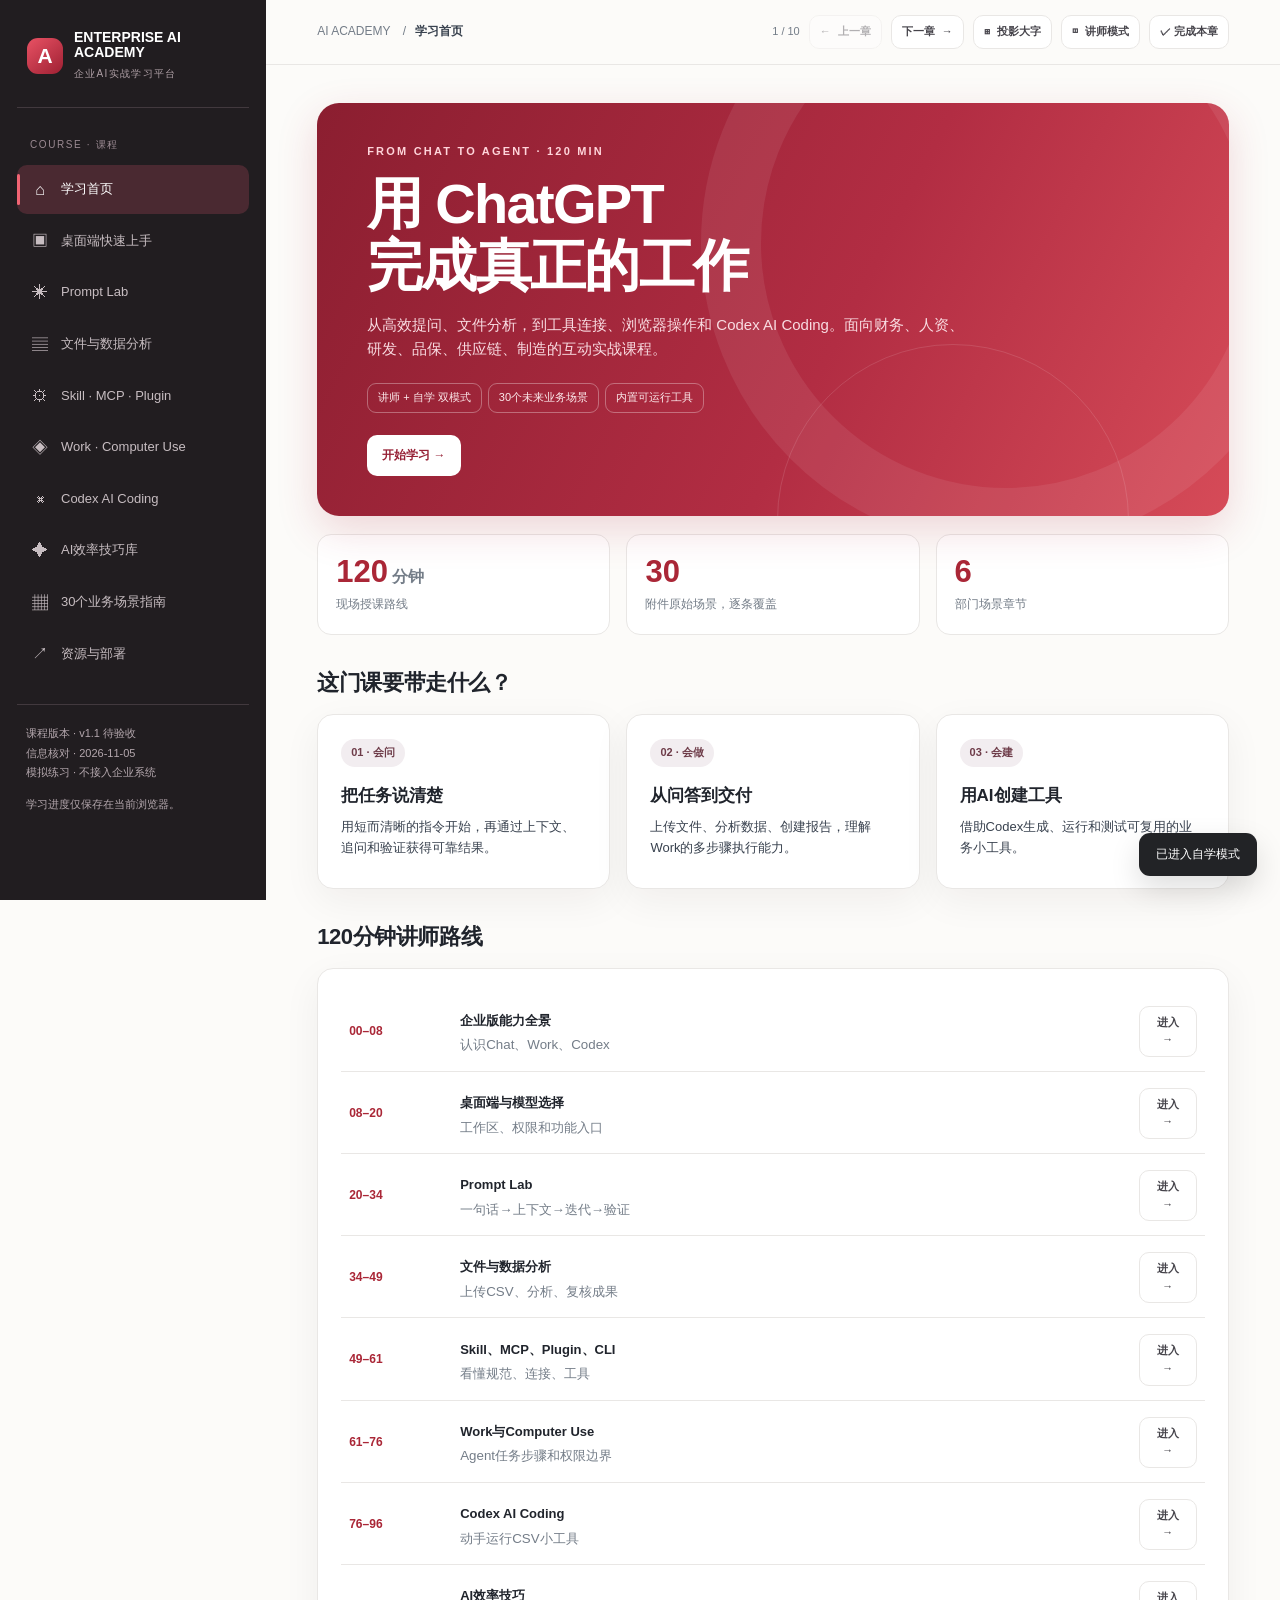
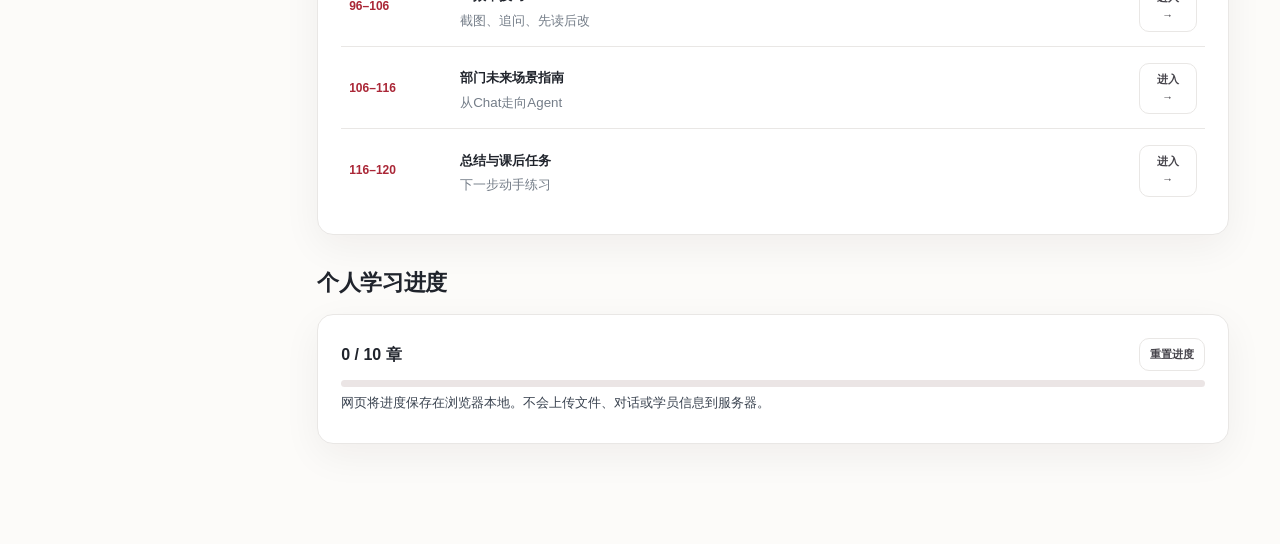
==== commit 3d63cb6d: "Merge latest main, preserving 3W tooling guide and public-only resources" ====
--- a/index.html
+++ b/index.html
@@ -123,6 +123,55 @@
 #page-cases .dept-link.active .dept-nav-count{opacity:.95}
 @media(max-width:700px){#page-cases .department-head{padding:15px 13px;align-items:flex-start}#page-cases .department-head .dept-svg{width:42px;height:42px}#page-cases .dept-svg svg{width:23px;height:23px}#page-cases .department-head h3{font-size:18px}#page-cases .department-head .dept-count{display:none}#page-cases .department-cards .case-card-summary{min-height:0}#page-cases #deptJump{gap:6px}#page-cases #deptJump .dept-link{padding:7px 9px;font-size:11px}}
 @media print{#page-cases #deptJump{position:static;box-shadow:none}#page-cases .department-cards .case{break-inside:avoid}}
+
+/* AI效率技巧库：视觉与课程导航一致的四主题配色；无外部图片依赖。 */
+#page-tips{--tip-ink:#28303d}
+#page-tips .tips-hero{position:relative;overflow:hidden;display:flex;align-items:center;justify-content:space-between;gap:18px;padding:25px 28px;margin:2px 0 28px;border-radius:18px;background:linear-gradient(117deg,#81283b 0%,#ae3b52 58%,#c66d78 100%);color:#fff;box-shadow:0 12px 30px rgba(135,42,61,.14)}
+#page-tips .tips-hero:after{content:'';position:absolute;inset:auto -40px -120px auto;width:270px;height:270px;border:1px solid rgba(255,255,255,.23);border-radius:50%;pointer-events:none}
+#page-tips .tips-hero-main{z-index:1;max-width:610px}
+#page-tips .tips-hero-eyebrow{font-size:11px;font-weight:800;letter-spacing:1.5px;color:#ffdee3}
+#page-tips .tips-hero h2{font-size:22px;line-height:1.4;margin:7px 0 8px;color:#fff}
+#page-tips .tips-hero p{font-size:13px;line-height:1.7;margin:0;color:#ffe8ed}
+#page-tips .tips-hero-visual{display:grid;place-items:center;flex:none;z-index:1;width:94px;height:94px;background:rgba(255,255,255,.10);border:1px solid rgba(255,255,255,.25);border-radius:23px;transform:rotate(-8deg)}
+#page-tips .tips-hero-visual svg{width:53px;height:53px;stroke:#fff;fill:none;stroke-width:1.6;stroke-linecap:round;stroke-linejoin:round;transform:rotate(8deg)}
+#page-tips .tip-grid{display:flex;flex-direction:column;gap:33px}
+#page-tips .tip-group{--tip-accent:#a73e53;--tip-bg:#fcedf0;--tip-outline:#eed2d9;scroll-margin-top:95px}
+#page-tips .tip-group[data-category="desktop"]{--tip-accent:#ad4055;--tip-bg:#fbedf0;--tip-outline:#efd2d9}
+#page-tips .tip-group[data-category="prompt"]{--tip-accent:#5e61a7;--tip-bg:#eff0fc;--tip-outline:#d8daf3}
+#page-tips .tip-group[data-category="files"]{--tip-accent:#247e74;--tip-bg:#eaf6f3;--tip-outline:#cbe7df}
+#page-tips .tip-group[data-category="agent"]{--tip-accent:#9f703c;--tip-bg:#fff3e6;--tip-outline:#efddc6}
+#page-tips .tip-group-header{display:flex;align-items:center;gap:14px;margin-bottom:15px;padding:0 2px 13px;border-bottom:1px solid #e9e5e4}
+#page-tips .tip-group-symbol{width:45px;height:45px;flex:none;display:grid;place-items:center;background:var(--tip-bg);border:1px solid var(--tip-outline);border-radius:13px;color:var(--tip-accent)}
+#page-tips .tip-group-symbol svg{width:25px;height:25px;fill:none;stroke:currentColor;stroke-width:1.8;stroke-linecap:round;stroke-linejoin:round}
+#page-tips .tip-group-title{margin:0;font-size:20px;line-height:1.35;color:#292c35}
+#page-tips .tip-group-summary{margin:3px 0 0;font-size:12px;line-height:1.6;color:#686d77}
+#page-tips .tip-group-count{margin-left:auto;white-space:nowrap;font-size:12px;font-weight:730;color:var(--tip-accent);background:var(--tip-bg);padding:5px 11px;border-radius:99px}
+#page-tips .tip-group-grid{display:grid;grid-template-columns:repeat(3,minmax(0,1fr));gap:15px;align-items:start}
+#page-tips .tip{background:#fff;border:1px solid var(--tip-outline);border-top:3px solid var(--tip-accent);border-radius:16px;box-shadow:0 7px 23px rgba(37,37,45,.055);padding:19px;display:flex;flex-direction:column;gap:11px;min-height:250px;transition:border-color .2s,box-shadow .2s,transform .2s}
+#page-tips .tip:hover{box-shadow:0 12px 28px rgba(37,37,45,.11);transform:translateY(-2px)}
+#page-tips .tip-head{display:flex;align-items:flex-start;justify-content:space-between;gap:10px}
+#page-tips .tip-icon-wrap{width:52px;height:52px;display:grid;place-items:center;flex:none;border:1px solid var(--tip-outline);border-radius:14px;background:var(--tip-bg);color:var(--tip-accent)}
+#page-tips .tip-icon-wrap svg{width:27px;height:27px;fill:none;stroke:currentColor;stroke-width:1.8;stroke-linecap:round;stroke-linejoin:round}
+#page-tips .tip-index{font-size:12px;font-weight:800;color:var(--tip-accent);font-variant-numeric:tabular-nums;letter-spacing:.04em}
+#page-tips .tip h3{margin:2px 0 0;font-size:17px;line-height:1.42;color:#292f38}
+#page-tips .tip p.tip-intro{font-size:13px;color:#606978;line-height:1.7;margin:0;min-height:43px;flex:1}
+#page-tips .tip-action{display:inline-flex;align-items:center;justify-content:space-between;gap:8px;width:100%;padding:11px 12px;border:1px solid var(--tip-outline);border-radius:10px;background:var(--tip-bg);color:var(--tip-accent);font-weight:750;font-size:12px;transition:background .15s,color .15s}
+#page-tips .tip-action:hover{background:var(--tip-accent);border-color:var(--tip-accent);color:#fff}
+#page-tips .tip-action .action-arrow{font-size:16px;line-height:1;transition:transform .2s}
+#page-tips .tip-action[aria-expanded="true"] .action-arrow{transform:rotate(180deg)}
+#page-tips .tip-detail{background:#fbfaf9;border:1px solid var(--tip-outline);border-radius:11px;padding:14px;white-space:normal;color:#393f4a;font-size:12.5px;line-height:1.72}
+#page-tips .tip-detail-block+ .tip-detail-block{margin-top:14px;padding-top:12px;border-top:1px solid #e7e3e2}
+#page-tips .tip-detail-block strong{display:block;color:var(--tip-accent);font-size:12px;margin-bottom:4px}
+#page-tips .tip-detail-block p{margin:0;color:#48505d;font-size:12.5px;line-height:1.75;white-space:pre-wrap;overflow-wrap:anywhere}
+#page-tips .tip-detail .btn{margin-top:14px;border:1px solid var(--tip-outline);background:#fff;color:var(--tip-accent);font-weight:750}
+#page-tips .tip-detail .btn:hover{background:var(--tip-bg)}
+#page-tips .tip-group-footer{color:#77777c;font-size:12px}
+#page-tips .tip:focus-within{border-color:var(--tip-accent)}
+body.large-text #page-tips .tip-group-summary,body.large-text #page-tips .tip p.tip-intro,body.large-text #page-tips .tip-detail-block p{font-size:16px}
+body.large-text #page-tips .tip h3{font-size:19px}
+@media(max-width:1150px){#page-tips .tip-group-grid{grid-template-columns:repeat(2,minmax(0,1fr))}}
+@media(max-width:690px){#page-tips .tip-group-grid{grid-template-columns:1fr}#page-tips .tip{min-height:0}#page-tips .tip p.tip-intro{min-height:0}#page-tips .tip-group-title{font-size:18px}#page-tips .tip-group-header{gap:10px}#page-tips .tips-hero{padding:20px}#page-tips .tips-hero-visual{width:56px;height:56px;border-radius:14px}#page-tips .tips-hero-visual svg{width:34px;height:34px}#page-tips .tips-hero h2{font-size:19px}}
+@media(prefers-reduced-motion:reduce){#page-tips .tip,#page-tips .tip-action .action-arrow{transition:none}#page-tips .tip:hover{transform:none}}
     /* Skill / Plugin / MCP 拓展目录：卡片可键盘展开，不依赖 JavaScript */
     .tool-catalog{align-items:start}.tool-entry{border:1px solid var(--line);border-radius:14px;background:#fff;box-shadow:var(--shadow);overflow:hidden;min-width:0}.tool-entry[open]{border-color:#dab0b8}.tool-entry summary{padding:19px;cursor:pointer;list-style:none;min-height:175px}.tool-entry summary::-webkit-details-marker{display:none}.tool-entry summary h3{margin:11px 0 6px;font-size:16px}.tool-entry summary p{font-size:12px;color:var(--text);margin:0;line-height:1.7}.tool-arrow{display:block;color:var(--red);font-size:11px;font-weight:700;margin-top:12px}.tool-entry-detail{background:#fffbfb;border-top:1px solid var(--line);padding:16px 19px 20px}.tool-entry-detail p{font-size:12px;margin:0 0 12px;line-height:1.8;color:var(--text)}.tool-entry-detail a{font-size:12px;color:var(--red);text-decoration:underline;text-underline-offset:3px;font-weight:700;overflow-wrap:anywhere}.tool-choice .card,.tool-cases .card{box-shadow:none}.tool-choice .card h3{margin-top:12px}.tool-steps-row{margin:14px 0;justify-content:center}.tool-action-steps{color:var(--text);font-size:13px;line-height:1.85;padding-left:21px}.tool-action-steps li{margin-bottom:7px}.tool-action-steps li::marker{color:var(--red);font-weight:800}.tool-quiz{border:1px solid var(--line);border-radius:10px;padding:12px 15px;background:#faf5f5}.tool-quiz summary{font-size:13px;cursor:pointer;font-weight:700}.tool-quiz p{font-size:13px;color:var(--text)}body.large-text .tool-entry summary p,body.large-text .tool-entry-detail p,body.large-text .tool-action-steps,body.large-text .tool-quiz p{font-size:17px}
     /* Skill / MCP / Plugin / CLI 三问入门讲解 */
@@ -332,6 +381,7 @@
       </section>
       <section class="view" id="page-tips">
         <div class="page-head"><p class="eyebrow">07 · TIPS & TRICKS</p><h1 class="page-title">15个马上能用的AI效率技巧</h1><p class="page-intro">不需要全部记住。每次学会两到三个，直接带回自己的工作中。点击卡片中的“查看做法”可获得场景、简短指令和注意事项。</p></div>
+        <div class="tips-hero"><div class="tips-hero-main"><div class="tips-hero-eyebrow">AI TOOLKIT / PRACTICAL TIPS</div><h2>选一个小技巧，今天就用起来</h2><p>每张卡片都给出适用场景、可复制的做法和注意事项。按主题选择，比一次记住全部更有价值。</p></div><div class="tips-hero-visual" aria-hidden="true"><svg viewBox="0 0 64 64"><rect x="10" y="13" width="44" height="39" rx="7"/><path d="M20 26h22M20 35h12M20 43h22"/><path d="m40 9 2-6 2 6 6 2-6 2-2 6-2-6-6-2z"/></svg></div></div>
         <div class="tip-grid" id="tipsGrid"></div>
         <div class="notes" style="margin-top:15px">讲师现场精选：①截图提问，②让AI先问关键问题，③同一对话迭代，④Codex先读后改。总计约10分钟，其他技巧放到自学模式。</div>
       </section>
@@ -456,7 +506,52 @@
 function updatePromptChecklist(){let val=el('promptInput').value;let len=val.length;let rules=[['任务是否明确',/分析|统计|整理|对比|检查|找出|识别|生成/.test(val),'描述希望AI执行的具体动作'],['是否提供必要背景',/附件|工序|批次|采购|需求|库存|培训|计划|数据|品质/.test(val),'业务字段、文件或处理对象'],['是否提出输出要求',/表|摘要|清单|结论|Top|图|报告|优先级/.test(val),'让结果有明确的交付形态'],['是否要求验证或限制',/核对|原始|缺失|重复|公式|依据|不要|待确认|口径|验证/.test(val),'高风险任务尤其需要依据与限制']];el('promptChecklist').innerHTML=rules.map(([name,ok,hint])=>`<div class="row" style="align-items:flex-start;gap:10px"><span style="color:${ok?'#2e8060':'#bd9945'}">${ok?'✓':'○'}</span><div><strong style="font-size:12px">${esc(name)}</strong><div class="micro">${esc(hint)}</div></div></div>`).join('')+`<p class="micro">当前 ${len} 字。此检查只判断是否出现相关表达，并不评估任务结果好坏；短Prompt完全可以很好。</p>`}
 function renderMes(){const sums=MES_DATA.reduce((a,r)=>{a.plan+=r[2];a.actual+=r[3];a.input+=r[4];a.ok+=r[5];return a},{plan:0,actual:0,input:0,ok:0});const p=n=>`${(n*100).toFixed(1)}%`;el('mesMetrics').innerHTML=`<div class="metric"><strong>${sums.actual.toLocaleString()}</strong><span>实际产量 / 件</span></div><div class="metric"><strong>${p(sums.actual/sums.plan)}</strong><span>计划达成率 = 实际 / 计划</span></div><div class="metric"><strong>${p(sums.ok/sums.input)}</strong><span>直通率 = 合格 / 投入</span></div>`;const freq={};MES_DATA.forEach(r=>{if(r[6]!=='无')freq[r[6]]=(freq[r[6]]||0)+1});const max=Math.max(...Object.values(freq));el('mesDefects').innerHTML=Object.entries(freq).map(([name,n])=>`<div style="margin-bottom:12px"><div class="row between" style="font-size:12px"><span>${esc(name)}</span><b>${n}条</b></div><div class="bar"><i style="width:${n/max*100}%"></i></div></div>`).join('');el('mesTable').innerHTML=`<table class="result-table"><thead><tr>${['日期','产线','计划产量','实际产量','投入数','合格数','异常类别'].map(h=>`<th>${h}</th>`).join('')}</tr></thead><tbody>${MES_DATA.map(r=>`<tr>${r.map(v=>`<td>${esc(v)}</td>`).join('')}</tr>`).join('')}</tbody></table>`;el('mesPromptCode').textContent=PROMPTS.mesPrompt;el('codexPromptCode').textContent=PROMPTS.codexPrompt}
 let workIdx=0;function renderWork(){el('workStepper').innerHTML=WORK_STEPS.map((v,i)=>`<button data-step="${i}" class="${i===workIdx?'active':''}" aria-label="第${i+1}步">${i+1}</button>`).join('');const v=WORK_STEPS[workIdx];el('workStepContent').innerHTML=`<div class="eyebrow">STEP ${workIdx+1} / ${WORK_STEPS.length}</div><h3 style="margin:0 0 10px">${esc(v[0])}</h3><p style="font-size:13px;color:var(--text)">${esc(v[1])}</p><p class="micro">${esc(v[2])}</p>`;el('workPrev').disabled=workIdx===0;el('workNext').textContent=workIdx===WORK_STEPS.length-1?'完成演练 ✓':'下一步 →';}
-function renderTips(){el('tipsGrid').innerHTML=TIP_DATA.map((t,i)=>`<article class="tip"><div class="row between"><span class="tag">${esc(t[1])}</span><span class="micro">${String(i+1).padStart(2,'0')}</span></div><h3>${esc(t[0])}</h3><p>${esc(t[2])}</p><button class="btn btn-ghost btn-sm" data-tip="${i}">查看做法 ↓</button><div class="tip-detail" id="tipd-${i}" hidden><strong>尝试一下</strong>\n${esc(t[3])}\n\n<strong>操作收获</strong>\n${esc(t[4])}\n\n<strong>注意事项</strong>\n${esc(t[5])}<div style="margin-top:12px"><button class="btn btn-soft btn-sm" data-copy-tip="${i}">复制练习</button></div></div></article>`).join('')}
+
+const TIP_ICON_PATHS=[
+'<rect x="3" y="5" width="18" height="14" rx="2"/><path d="M7 9h1m3 0h1m3 0h1M7 13h10M8 16h8"/>',
+'<path d="M4 8V5a2 2 0 0 1 2-2h3M15 3h3a2 2 0 0 1 2 2v3M20 15v3a2 2 0 0 1-2 2h-3M9 20H6a2 2 0 0 1-2-2v-3"/><circle cx="12" cy="12" r="3"/>',
+'<rect x="9" y="2" width="6" height="12" rx="3"/><path d="M5 10a7 7 0 0 0 14 0M12 17v5m-4 0h8"/>',
+'<path d="M3 7a3 3 0 0 1 3-3h4l2 2h6a3 3 0 0 1 3 3v9a3 3 0 0 1-3 3H6a3 3 0 0 1-3-3z"/><path d="M7 12h10M7 16h6"/>',
+'<path d="M12 2 9 9l-7 3 7 3 3 7 3-7 7-3-7-3z"/>',
+'<path d="M21 12a8 8 0 0 1-8 8H6l-4 2V8a6 6 0 0 1 6-6h5a8 8 0 0 1 8 8z"/><path d="M9 9a3 3 0 0 1 6 0c0 2-3 2-3 4m0 3h.01"/>',
+'<path d="M20 7v5h-5M4 17v-5h5"/><path d="M5.6 9a7.5 7.5 0 0 1 12-2L20 12M4 12l2.4 5a7.5 7.5 0 0 0 12-2"/>',
+'<rect x="4" y="3" width="16" height="18" rx="2"/><path d="m8 9 2 2 4-4m-6 9h8"/>',
+'<path d="M12 22s8-4 8-10V5l-8-3-8 3v7c0 6 8 10 8 10Z"/><path d="m9 12 2 2 4-4"/>',
+'<path d="M12 16V3m0 0L7 8m5-5 5 5M4 16v4h16v-4"/>',
+'<path d="M9 4H5a2 2 0 0 0-2 2v12a2 2 0 0 0 2 2h14a2 2 0 0 0 2-2v-8"/><path d="M12 10l3 3 6-7M7 8h2m-2 5h5m-5 4h7"/>',
+'<path d="M12 3v12m0 0-4-4m4 4 4-4M4 17v3h16v-3"/><path d="M4 5h4m-4 4h4"/>',
+'<rect x="3" y="3" width="18" height="18" rx="3"/><path d="M8 8h3m-3 4h8m-8 4h3M15 6v4"/>',
+'<rect x="3" y="3" width="7" height="7" rx="2"/><rect x="14" y="14" width="7" height="7" rx="2"/><path d="M10 6h5a3 3 0 0 1 3 3v5M14 18H9a3 3 0 0 1-3-3v-5"/>',
+'<path d="m8 8-4 4 4 4m8-8 4 4-4 4m-3-11-2 14"/>'
+];
+const TIP_THEMES=[{"key":"桌面效率","slug":"desktop","title":"桌面效率","desc":"快速呼出、截图、语音与长期项目，让工具随手可用。","icon":"<rect x=\"3\" y=\"4\" width=\"18\" height=\"14\" rx=\"2\"/><path d=\"M8 21h8m-4-3v3m-5-11h10\"/>"},{"key":"Prompt协作","slug":"prompt","title":"Prompt 协作","desc":"清楚表达任务、持续追问，并让AI检查自己的结论。","icon":"<path d=\"M21 11a8 8 0 0 1-8 8H6l-4 2V8a6 6 0 0 1 6-6h5a8 8 0 0 1 8 8z\"/><path d=\"m12 7 1 3 3 1-3 1-1 3-1-3-3-1 3-1z\"/>"},{"key":"文件数据","slug":"files","title":"文件与数据","desc":"让附件、版本比对和计算核查真正变成可交付成果。","icon":"<path d=\"M6 2h8l5 5v13a2 2 0 0 1-2 2H6a2 2 0 0 1-2-2V4a2 2 0 0 1 2-2zM14 2v5h5M8 12h8m-8 4h8\"/>"},{"key":"Agent Coding","slug":"agent","title":"Agent 与 Coding","desc":"先选对工作模式，再让自动化和代码协作更稳妥。","icon":"<rect x=\"3\" y=\"3\" width=\"7\" height=\"7\" rx=\"2\"/><rect x=\"14\" y=\"14\" width=\"7\" height=\"7\" rx=\"2\"/><path d=\"M10 6h5a3 3 0 0 1 3 3v5M14 18H9a3 3 0 0 1-3-3v-5\"/>"}];
+function tipSvg(markup){return '<svg viewBox="0 0 24 24" aria-hidden="true" focusable="false">'+markup+'</svg>';}
+function renderTips(){
+ const items=TIP_DATA.map((item,index)=>({item,index}));
+ el('tipsGrid').innerHTML=TIP_THEMES.map(group=>{
+  const selected=items.filter(({item})=>item[1]===group.key);
+  return `<section class="tip-group" data-category="${group.slug}" aria-label="${esc(group.title)}">
+    <div class="tip-group-header">
+      <span class="tip-group-symbol">${tipSvg(group.icon)}</span>
+      <div><h2 class="tip-group-title">${esc(group.title)}</h2><p class="tip-group-summary">${esc(group.desc)}</p></div>
+      <span class="tip-group-count">${selected.length} 个技巧</span>
+    </div>
+    <div class="tip-group-grid">
+      ${selected.map(({item:t,index:i})=>`<article class="tip" data-tip-card="${i}">
+        <div class="tip-head"><span class="tip-icon-wrap">${tipSvg(TIP_ICON_PATHS[i])}</span><span class="tip-index">${String(i+1).padStart(2,'0')} / ${TIP_DATA.length}</span></div>
+        <h3>${esc(t[0])}</h3><p class="tip-intro">${esc(t[2])}</p>
+        <button type="button" class="tip-action" data-tip="${i}" aria-expanded="false" aria-controls="tipd-${i}"><span class="tip-action-label">查看做法</span><span class="action-arrow" aria-hidden="true">⌄</span></button>
+        <div class="tip-detail" id="tipd-${i}" role="region" aria-label="${esc(t[0])}操作说明" hidden>
+          <div class="tip-detail-block"><strong>① 试试这样做</strong><p>${esc(t[3])}</p></div>
+          <div class="tip-detail-block"><strong>② 能获得什么</strong><p>${esc(t[4])}</p></div>
+          <div class="tip-detail-block"><strong>③ 注意事项</strong><p>${esc(t[5])}</p></div>
+          <button type="button" class="btn btn-soft btn-sm" data-copy-tip="${i}">复制练习内容</button>
+        </div>
+      </article>`).join('')}
+    </div>
+  </section>`;
+ }).join('');
+}
 const CASE_FEATURES=Object.freeze({"case-01":"联网搜索、文件上传、数据分析","case-02":"文件上传、数据分析","case-03":"文件上传、数据分析","case-04":"文件分析、项目/知识整理","case-05":"文件上传、数据分析","case-06":"多文件分析、表格关联","case-07":"文件上传、数据分析","case-08":"文件分析、摘要生成","case-09":"文件分析、结构化审查","case-10":"文件分析、版本差异对比","case-11":"文件分析、可选Codex脚本","case-12":"文件上传、数据分析","case-13":"数据分析、预测回测","case-14":"数据分析、邮件草稿","case-15":"多文件分析、表格关联","case-16":"文件分析、授权物流查询","case-17":"文件分析、数据分析","case-18":"文件分析、原文检索","case-19":"历史数据分析、规则设计","case-20":"多文件分析、数据关联","case-21":"文件分析、趋势图","case-22":"脱敏数据分析、报表生成","case-23":"规则检查、通知草稿","case-24":"联网搜索、Deep Research","case-25":"文件分析、制度检索","case-26":"去标识化数据分析","case-27":"模拟数据分析、可选Codex","case-28":"对话、邮件草稿","case-29":"对话、日历/邮件草稿","case-30":"文件分析、通知草稿"});
 const DEPARTMENT_ICONS={
  FIN:'<rect x="3" y="3" width="18" height="18" rx="3"/><path d="M7 17v-5m5 5V8m5 9v-7"/>',
@@ -499,7 +594,7 @@
 let inputCSVs=[],lastMerge=null;
 function loadCSVs(items){inputCSVs=items;lastMerge=null;el('runMerge').disabled=false;el('sourceStatus').textContent=`已载入 ${items.length} 份CSV：${items.map(f=>f.name).join('、')}`;el('mergeResults').innerHTML='';toast(`已载入${items.length}份文件`) }
 function runMerge(){if(!inputCSVs.length)return;try{let expected=['订单号','料号','数量','交期','供应商'];let data=[],errors=[];inputCSVs.forEach(file=>{let parsed=parseCSV(file.text);if(!parsed.length)return;let head=parsed[0].map(x=>x.trim());for(let h of expected)if(!head.includes(h))throw new Error(`${file.name}缺少必需列：${h}`);parsed.slice(1).forEach((row,idx)=>{let obj={};for(let h of expected)obj[h]=row[head.indexOf(h)]??'';obj['来源文件']=file.name;obj['源行号']=idx+2;data.push(obj)})});let seen=new Map();data.forEach((v,i)=>{let issues=[];let key=v['订单号'].trim()+'|'+v['料号'].trim();if(!v['订单号'].trim()||!v['料号'].trim())issues.push('主键缺失');if(seen.has(key))issues.push(`重复订单（首次见于第${seen.get(key)+1}条）`);else seen.set(key,i);if(!v['交期'].trim())issues.push('交期缺失');if(v['数量'].trim()&&!Number.isFinite(Number(v['数量'])))issues.push('数量非数字');v['检查结果']=issues.join('；')||'正常';if(issues.length)errors.push(v)});lastMerge={data,errors};let head=[...expected,'来源文件','源行号','检查结果'];el('mergeResults').innerHTML=`<div class="metric-row"><div class="metric"><strong>${inputCSVs.length}</strong><span>来源文件</span></div><div class="metric"><strong>${data.length}</strong><span>合并记录</span></div><div class="metric"><strong>${errors.length}</strong><span>异常记录（按行）</span></div></div><div class="row" style="margin:16px 0"><button class="btn btn-primary" id="downloadAll">↓ 下载合并结果</button><button class="btn btn-ghost" id="downloadErrors">↓ 下载异常清单</button></div><div class="table-wrap"><table class="result-table"><thead><tr>${head.map(x=>`<th>${esc(x)}</th>`).join('')}</tr></thead><tbody>${data.slice(0,18).map(r=>`<tr class="${r['检查结果']!=='正常'?'bad-row':''}">${head.map(h=>`<td>${esc(r[h])}</td>`).join('')}</tr>`).join('')}</tbody></table></div><p class="micro">仅显示前18行；下载文件包含所有行。本例重复规则为“订单号+料号”完全匹配。重复项不会自动删除，避免误删合法记录。</p>`;el('downloadAll').onclick=()=>downloadCSV([head,...data.map(v=>head.map(h=>v[h]))],'合并结果_模拟.csv');el('downloadErrors').onclick=()=>downloadCSV([head,...errors.map(v=>head.map(h=>v[h]))],'异常清单_模拟.csv');toast('已完成本地合并与异常检查')}catch(e){el('mergeResults').innerHTML=`<div class="info gold">执行失败：${esc(e.message)}</div>`;toast('文件格式检查未通过')}}
-function initHandlers(){window.addEventListener('hashchange',routeFromHash);document.addEventListener('click',e=>{const goBtn=e.target.closest('[data-go]');if(goBtn){location.hash=goBtn.dataset.go;return}const cp=e.target.closest('[data-copy-key]');if(cp){copyText(PROMPTS[cp.dataset.copyKey]);return}const t=e.target.closest('[data-tip]');if(t){let d=el('tipd-'+t.dataset.tip);d.hidden=!d.hidden;t.textContent=d.hidden?'查看做法 ↓':'收起 ↑';return}const ct=e.target.closest('[data-copy-tip]');if(ct){copyText(TIP_DATA[+ct.dataset.copyTip][3]);return}const caseCopy=e.target.closest('[data-copy-case]');if(caseCopy){copyText(SCENARIOS.find(s=>s.id===caseCopy.dataset.copyCase).chatPrompt);return}const caseTab=e.target.closest('[data-case-tab]');if(caseTab){let outer=el(caseTab.dataset.caseId);outer.querySelectorAll('[data-case-tab]').forEach(b=>b.classList.toggle('selected',b===caseTab));outer.querySelectorAll('[data-case-panel]').forEach(p=>p.classList.toggle('active',p.dataset.casePanel===caseTab.dataset.caseTab));return}const prTask=e.target.closest('[data-prompt-task]');if(prTask){selectPrompt(prTask.dataset.promptTask,promptLevel);return}const prLevel=e.target.closest('[data-prompt-level]');if(prLevel){selectPrompt(promptTask,+prLevel.dataset.promptLevel);return}const step=e.target.closest('[data-step]');if(step){workIdx=+step.dataset.step;renderWork();return}const dep=e.target.closest('#deptJump [data-dept]');if(dep){e.preventDefault();const target='dept-'+dep.dataset.dept;if(!el(target))return;history.pushState(null,'','#'+target);navigateToCaseAnchor(target,{smooth:true});return}});el('mobileToggle').onclick=()=>el('sidebar').classList.toggle('open');el('modeToggle').onclick=()=>setMode(!teacher);el('presentToggle').onclick=()=>setLargeText(!largeText);el('prevChapter').onclick=()=>navigateChapter(-1);el('nextChapter').onclick=()=>navigateChapter(1);el('completeBtn').onclick=()=>{if(completed.has(page))completed.delete(page);else completed.add(page);updateProgress();go(page);toast('学习进度已更新')};el('resetProgress').onclick=()=>{if(confirm('确定清除当前浏览器中的学习进度吗？')){completed.clear();updateProgress();toast('学习进度已重置')}};el('resetPrompt').onclick=()=>selectPrompt(promptTask,promptLevel);el('promptInput').addEventListener('input',updatePromptChecklist);el('copyPrompt').onclick=()=>copyText(el('promptInput').value);el('copyFollow').onclick=()=>copyText(PROMPT_TASKS[promptTask].follow);el('workPrev').onclick=()=>{workIdx=Math.max(0,workIdx-1);renderWork()};el('workNext').onclick=()=>{if(workIdx===WORK_STEPS.length-1){toast('已完成流程演练，尚未执行真实网站任务');return}workIdx++;renderWork()};el('loadSample').onclick=()=>loadCSVs(DEMO_CSVS);el('runMerge').onclick=runMerge;el('csvInput').addEventListener('change',async e=>{try{let files=[...e.target.files];if(files.length===0)return;if(files.length>20)throw new Error('最多选择20个文件');let loaded=await Promise.all(files.map(async f=>({name:f.name,text:await f.text()})));loadCSVs(loaded)}catch(err){toast(err.message)}});el('preflight').addEventListener('change',e=>{if(e.target.matches('[data-preflight]')){let done=new Set(safeGet('academy.preflight',[]));let i=+e.target.dataset.preflight;e.target.checked?done.add(i):done.delete(i);safeSet('academy.preflight',[...done])}});document.addEventListener('keydown',e=>{if(!teacher||e.target?.matches?.('textarea,input,select,[contenteditable="true"]'))return;if(e.shiftKey&&!e.altKey&&!e.ctrlKey&&!e.metaKey&&(e.key==='PageDown'||e.key==='PageUp')){e.preventDefault();navigateChapter(e.key==='PageDown'?1:-1)}})}
+function initHandlers(){window.addEventListener('hashchange',routeFromHash);document.addEventListener('click',e=>{const goBtn=e.target.closest('[data-go]');if(goBtn){location.hash=goBtn.dataset.go;return}const cp=e.target.closest('[data-copy-key]');if(cp){copyText(PROMPTS[cp.dataset.copyKey]);return}const t=e.target.closest('[data-tip]');if(t){const d=el('tipd-'+t.dataset.tip);d.hidden=!d.hidden;t.setAttribute('aria-expanded',String(!d.hidden));t.querySelector('.tip-action-label').textContent=d.hidden?'查看做法':'收起做法';return}const ct=e.target.closest('[data-copy-tip]');if(ct){copyText(TIP_DATA[+ct.dataset.copyTip][3]);return}const caseCopy=e.target.closest('[data-copy-case]');if(caseCopy){copyText(SCENARIOS.find(s=>s.id===caseCopy.dataset.copyCase).chatPrompt);return}const caseTab=e.target.closest('[data-case-tab]');if(caseTab){let outer=el(caseTab.dataset.caseId);outer.querySelectorAll('[data-case-tab]').forEach(b=>b.classList.toggle('selected',b===caseTab));outer.querySelectorAll('[data-case-panel]').forEach(p=>p.classList.toggle('active',p.dataset.casePanel===caseTab.dataset.caseTab));return}const prTask=e.target.closest('[data-prompt-task]');if(prTask){selectPrompt(prTask.dataset.promptTask,promptLevel);return}const prLevel=e.target.closest('[data-prompt-level]');if(prLevel){selectPrompt(promptTask,+prLevel.dataset.promptLevel);return}const step=e.target.closest('[data-step]');if(step){workIdx=+step.dataset.step;renderWork();return}const dep=e.target.closest('#deptJump [data-dept]');if(dep){e.preventDefault();const target='dept-'+dep.dataset.dept;if(!el(target))return;history.pushState(null,'','#'+target);navigateToCaseAnchor(target,{smooth:true});return}});el('mobileToggle').onclick=()=>el('sidebar').classList.toggle('open');el('modeToggle').onclick=()=>setMode(!teacher);el('presentToggle').onclick=()=>setLargeText(!largeText);el('prevChapter').onclick=()=>navigateChapter(-1);el('nextChapter').onclick=()=>navigateChapter(1);el('completeBtn').onclick=()=>{if(completed.has(page))completed.delete(page);else completed.add(page);updateProgress();go(page);toast('学习进度已更新')};el('resetProgress').onclick=()=>{if(confirm('确定清除当前浏览器中的学习进度吗？')){completed.clear();updateProgress();toast('学习进度已重置')}};el('resetPrompt').onclick=()=>selectPrompt(promptTask,promptLevel);el('promptInput').addEventListener('input',updatePromptChecklist);el('copyPrompt').onclick=()=>copyText(el('promptInput').value);el('copyFollow').onclick=()=>copyText(PROMPT_TASKS[promptTask].follow);el('workPrev').onclick=()=>{workIdx=Math.max(0,workIdx-1);renderWork()};el('workNext').onclick=()=>{if(workIdx===WORK_STEPS.length-1){toast('已完成流程演练，尚未执行真实网站任务');return}workIdx++;renderWork()};el('loadSample').onclick=()=>loadCSVs(DEMO_CSVS);el('runMerge').onclick=runMerge;el('csvInput').addEventListener('change',async e=>{try{let files=[...e.target.files];if(files.length===0)return;if(files.length>20)throw new Error('最多选择20个文件');let loaded=await Promise.all(files.map(async f=>({name:f.name,text:await f.text()})));loadCSVs(loaded)}catch(err){toast(err.message)}});el('preflight').addEventListener('change',e=>{if(e.target.matches('[data-preflight]')){let done=new Set(safeGet('academy.preflight',[]));let i=+e.target.dataset.preflight;e.target.checked?done.add(i):done.delete(i);safeSet('academy.preflight',[...done])}});document.addEventListener('keydown',e=>{if(!teacher||e.target?.matches?.('textarea,input,select,[contenteditable="true"]'))return;if(e.shiftKey&&!e.altKey&&!e.ctrlKey&&!e.metaKey&&(e.key==='PageDown'||e.key==='PageUp')){e.preventDefault();navigateChapter(e.key==='PageDown'?1:-1)}})}
 function init(){renderTimeline();renderMes();renderWork();renderTips();renderCases();renderResources();selectPrompt('qa',0);updateProgress();setMode(teacher);setLargeText(largeText,false);initHandlers();routeFromHash()}
 init();
 </script>
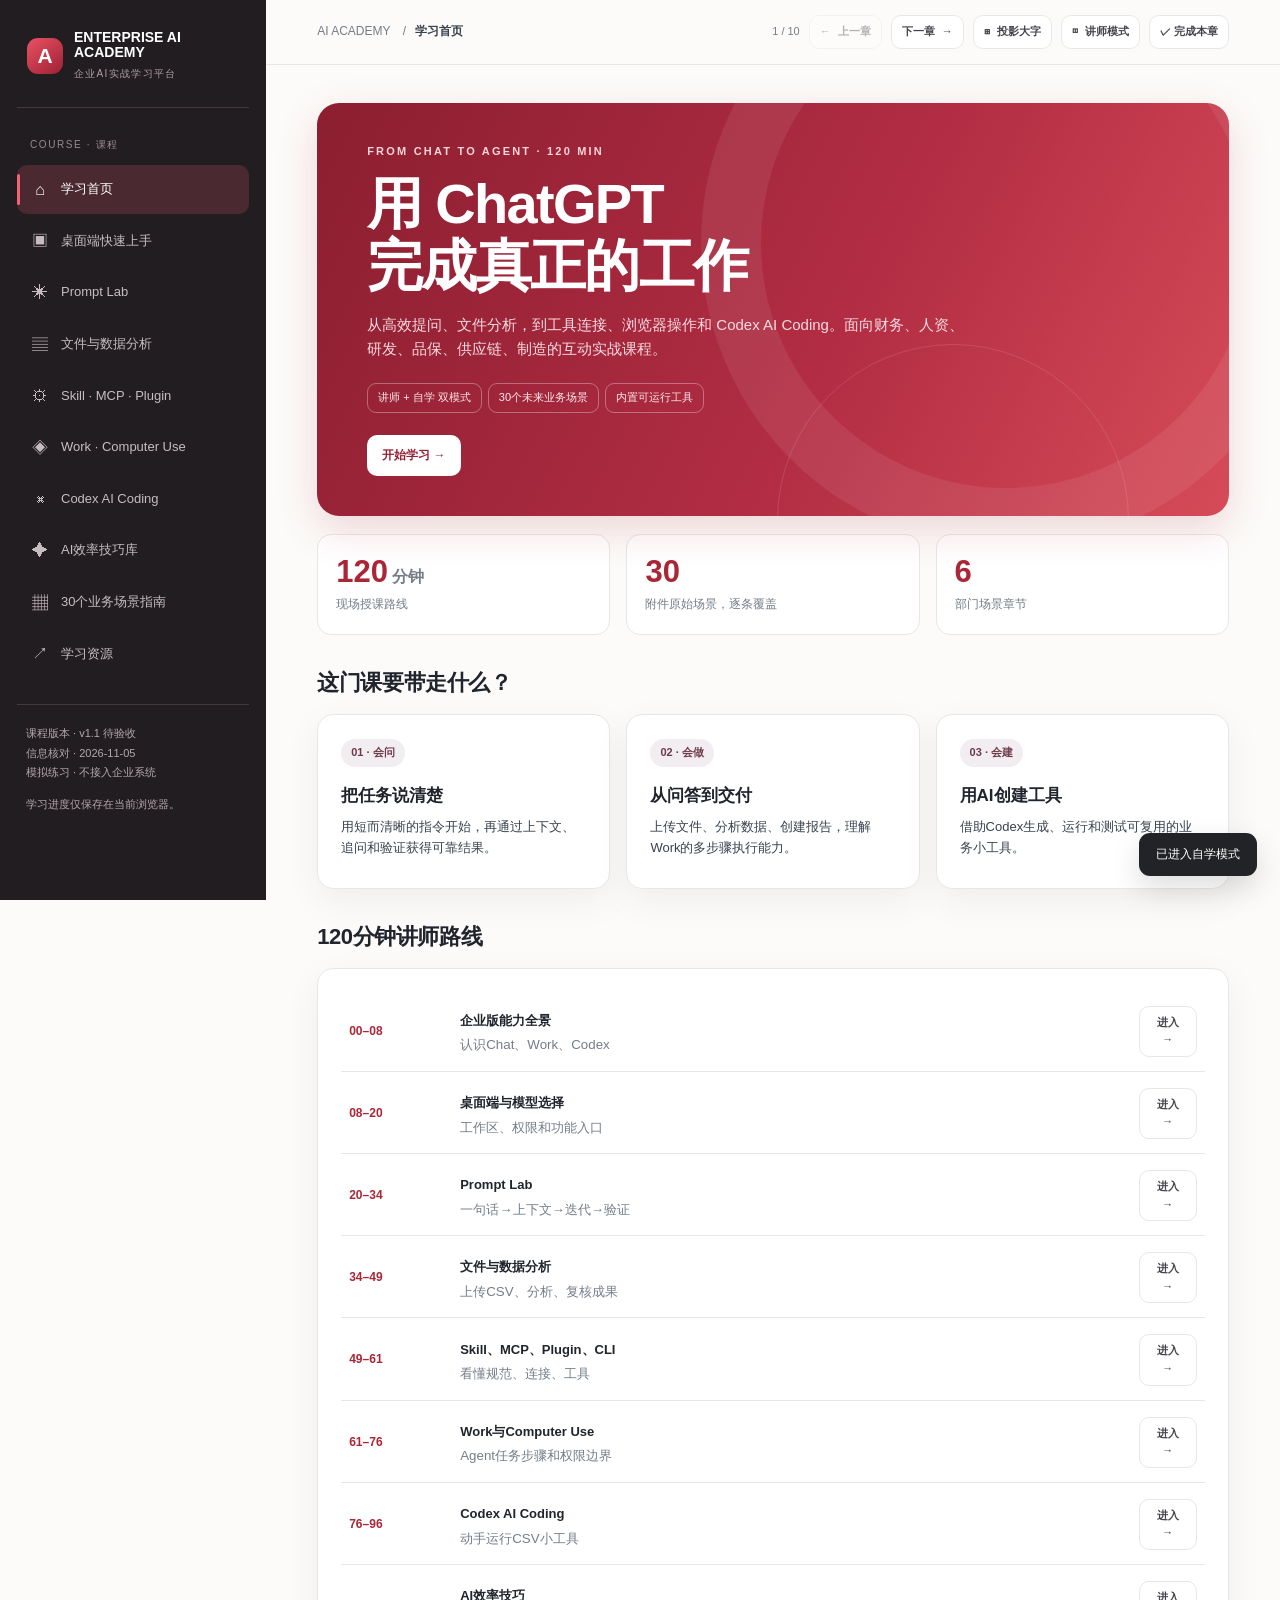
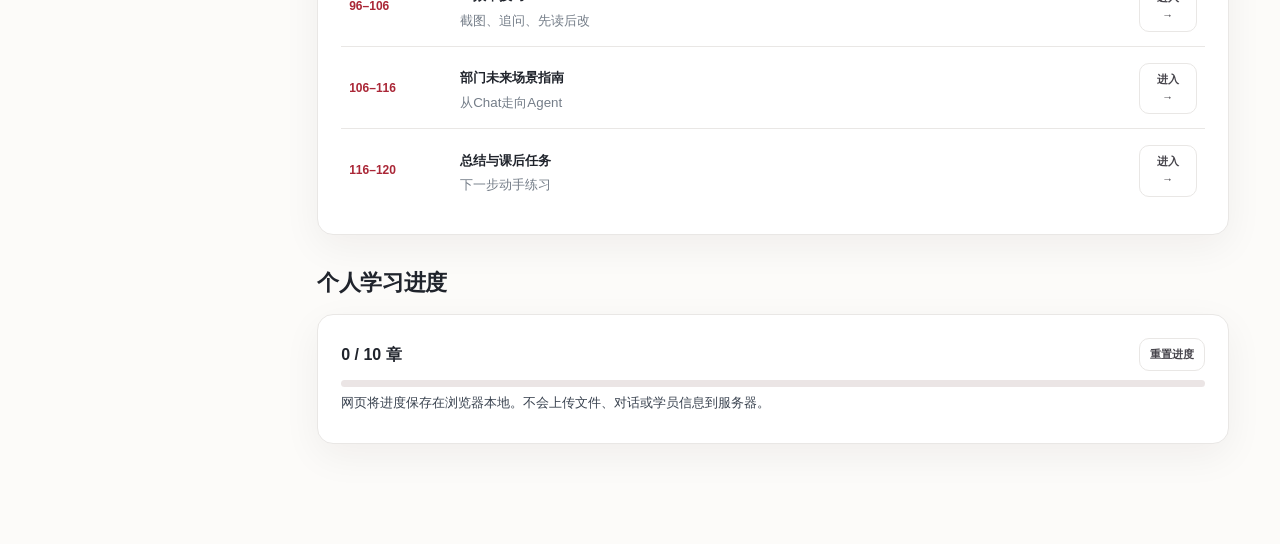
==== commit 23fda945: "Remove GitHub Pages deployment and instructor preflight from resources page" ====
--- a/index.html
+++ b/index.html
@@ -172,20 +172,6 @@
 @media(max-width:1150px){#page-tips .tip-group-grid{grid-template-columns:repeat(2,minmax(0,1fr))}}
 @media(max-width:690px){#page-tips .tip-group-grid{grid-template-columns:1fr}#page-tips .tip{min-height:0}#page-tips .tip p.tip-intro{min-height:0}#page-tips .tip-group-title{font-size:18px}#page-tips .tip-group-header{gap:10px}#page-tips .tips-hero{padding:20px}#page-tips .tips-hero-visual{width:56px;height:56px;border-radius:14px}#page-tips .tips-hero-visual svg{width:34px;height:34px}#page-tips .tips-hero h2{font-size:19px}}
 @media(prefers-reduced-motion:reduce){#page-tips .tip,#page-tips .tip-action .action-arrow{transition:none}#page-tips .tip:hover{transform:none}}
-    /* Skill / Plugin / MCP 拓展目录：卡片可键盘展开，不依赖 JavaScript */
-    .tool-catalog{align-items:start}.tool-entry{border:1px solid var(--line);border-radius:14px;background:#fff;box-shadow:var(--shadow);overflow:hidden;min-width:0}.tool-entry[open]{border-color:#dab0b8}.tool-entry summary{padding:19px;cursor:pointer;list-style:none;min-height:175px}.tool-entry summary::-webkit-details-marker{display:none}.tool-entry summary h3{margin:11px 0 6px;font-size:16px}.tool-entry summary p{font-size:12px;color:var(--text);margin:0;line-height:1.7}.tool-arrow{display:block;color:var(--red);font-size:11px;font-weight:700;margin-top:12px}.tool-entry-detail{background:#fffbfb;border-top:1px solid var(--line);padding:16px 19px 20px}.tool-entry-detail p{font-size:12px;margin:0 0 12px;line-height:1.8;color:var(--text)}.tool-entry-detail a{font-size:12px;color:var(--red);text-decoration:underline;text-underline-offset:3px;font-weight:700;overflow-wrap:anywhere}.tool-choice .card,.tool-cases .card{box-shadow:none}.tool-choice .card h3{margin-top:12px}.tool-steps-row{margin:14px 0;justify-content:center}.tool-action-steps{color:var(--text);font-size:13px;line-height:1.85;padding-left:21px}.tool-action-steps li{margin-bottom:7px}.tool-action-steps li::marker{color:var(--red);font-weight:800}.tool-quiz{border:1px solid var(--line);border-radius:10px;padding:12px 15px;background:#faf5f5}.tool-quiz summary{font-size:13px;cursor:pointer;font-weight:700}.tool-quiz p{font-size:13px;color:var(--text)}body.large-text .tool-entry summary p,body.large-text .tool-entry-detail p,body.large-text .tool-action-steps,body.large-text .tool-quiz p{font-size:17px}
-    /* Skill / MCP / Plugin / CLI 三问入门讲解 */
-    .tool-3w-grid{align-items:stretch}
-    .tool-3w-card{display:flex;flex-direction:column;gap:0}
-    .tool-3w-card .row h3{margin:0;font-size:17px}
-    .tool-3w-unit{border-top:1px solid var(--line);padding:12px 0 10px}
-    .tool-3w-card .row+.tool-3w-unit{margin-top:14px}
-    .tool-3w-unit strong{display:block;color:var(--red-dark);font-size:12px;margin-bottom:3px;letter-spacing:.1px}
-    .tool-3w-unit p{margin:0;font-size:13px;line-height:1.8}
-    .tool-3w-example{margin-top:auto!important;padding:12px 13px;border-radius:10px;background:#faf5f5;font-size:12px!important;line-height:1.8}
-    body.large-text .tool-3w-unit strong{font-size:17px}
-    body.large-text .tool-3w-unit p,body.large-text .tool-3w-example{font-size:17px!important}
-    @media(max-width:850px){.tool-3w-card{min-height:0}}
 </style>
 </head>
 <body>
@@ -202,7 +188,7 @@
     <a class="nav-link" href="#codex" data-page="codex"><span class="ico">⌘</span>Codex AI Coding<span class="nav-done">✓</span></a>
     <a class="nav-link" href="#tips" data-page="tips"><span class="ico">✦</span>AI效率技巧库<span class="nav-done">✓</span></a>
     <a class="nav-link" href="#cases" data-page="cases"><span class="ico">▦</span>30个业务场景指南<span class="nav-done">✓</span></a>
-    <a class="nav-link" href="#resources" data-page="resources"><span class="ico">↗</span>资源与部署<span class="nav-done">✓</span></a>
+    <a class="nav-link" href="#resources" data-page="resources"><span class="ico">↗</span>学习资源<span class="nav-done">✓</span></a>
     <div class="sidebar-foot"><div>课程版本 · v1.1 待验收</div><div>信息核对 · 2026-11-05</div><div>模拟练习 · 不接入企业系统</div><div style="margin-top:12px">学习进度仅保存在当前浏览器。</div></div>
   </aside>
   <main class="main">
@@ -287,77 +273,10 @@
         <div class="card" style="margin-top:21px;border-left:4px solid var(--red)"><div class="row between"><h3>专题互动实验｜Deep Research制造业调研</h3><span class="pill">独立练习页</span></div><p>从调研目标、研究计划、证据质量到报告验收，练习如何识别可信来源；提供视觉检测、预测性维护、3Q验证三个模拟选题。网页不执行真实研究。</p><div class="row" style="margin-top:12px"><a class="btn btn-primary" href="labs/research.html" target="_blank" rel="noopener">进入 Deep Research 实验室 ↗</a></div><div class="notes" style="margin-top:12px">课堂建议：本章节只现场展示“任务单”和“计划审核”约6–8分钟，完整研究交给课后学员，不应在120分钟主课中等待深度研究实时完成。</div></div>
       </section>
       <section class="view" id="page-tools">
-        <div class="page-head"><p class="eyebrow">04 · REUSABLE WORKFLOWS</p><h1 class="page-title">Skill、MCP、Plugin、CLI</h1><p class="page-intro">先用 What、Why、How 三个问题理解 Skill、MCP、Plugin 和 CLI，再探索公开可用的工具推荐以及企业内部可自建的场景。</p></div>
-        <h2 class="section-title">3W 入门｜What · Why · How</h2>
-        <p class="small muted">先讲明白每种工具是什么、为什么值得用、具体从哪里开始。不要求普通学员现场安装开发环境；本页后半部分再介绍已经公开发布、可获取的插件、Skill 和 MCP。</p>
-        <div class="grid2 tool-3w-grid">
-          <article class="card tool-3w-card">
-            <div class="row"><span class="pill">工作方法</span><h3>Skill · AI 的工作手册</h3></div>
-            <div class="tool-3w-unit"><strong>What｜是什么</strong><p>把某类任务的步骤、规则、模板和必要脚本整理成可反复使用的“工作手册”，让 AI 知道该按什么标准完成任务。</p></div>
-            <div class="tool-3w-unit"><strong>Why｜为什么用</strong><p>适合高频、流程明确的工作，减少重复解释，提高输出格式和处理步骤的一致性。</p></div>
-            <div class="tool-3w-unit"><strong>How｜怎么用</strong><p>ChatGPT：进入 <b>Plugins → Skills</b>，使用已安装或已共享的 Skill；需要自己创建时，可使用 Skill Creator，再用样例测试。外部公开 Skill 要先确认适用平台。</p></div>
-            <p class="tool-3w-example"><b>体验示例：</b>在兼容的 Claude 环境使用公开 PDF Skill，整理一份公开 PDF 文档。</p>
-          </article>
-          <article class="card tool-3w-card">
-            <div class="row"><span class="pill">工具连接协议</span><h3>MCP · AI 的标准接口</h3></div>
-            <div class="tool-3w-unit"><strong>What｜是什么</strong><p>Model Context Protocol 是让 AI 客户端以统一方式接入外部工具和资料的开放协议，可以把它理解为“AI 的通用接口”。</p></div>
-            <div class="tool-3w-unit"><strong>Why｜为什么用</strong><p>让 AI 在获得授权后调用现成工具、查询资料或执行操作，而不局限于对话。统一接口也方便不同工具集成。</p></div>
-            <div class="tool-3w-unit"><strong>How｜怎么用</strong><p>选择支持 MCP 的客户端 → 找到公开的 MCP Server → 按官方说明配置连接和权限 → 用公开数据测试调用结果。</p></div>
-            <p class="tool-3w-example"><b>体验示例：</b>使用 GitHub MCP Server 查询公开项目中的 Issue，或用 Playwright MCP 操作测试网页。</p>
-          </article>
-          <article class="card tool-3w-card">
-            <div class="row"><span class="pill">现成扩展</span><h3>Plugin / App · AI 的功能扩展包</h3></div>
-            <div class="tool-3w-unit"><strong>What｜是什么</strong><p>Plugin 将可用能力组织成便于安装的入口。在 ChatGPT 中，插件可以包含 Skills、连接外部服务的 Apps，或两者的组合。</p></div>
-            <div class="tool-3w-unit"><strong>Why｜为什么用</strong><p>优先复用已发布的功能，不必每次从零开发；连接外部应用后，可在授权范围内使用已有账号和资料。</p></div>
-            <div class="tool-3w-unit"><strong>How｜怎么用</strong><p>打开 ChatGPT <b>Plugins</b> → 搜索所需插件（如 Google Drive）→ 查看介绍与权限 → 安装并按需连接账号 → 用演示资料试用。</p></div>
-            <p class="tool-3w-example"><b>体验示例：</b>利用 Google Drive 插件查找并汇总自己有权限访问的文档。</p>
-          </article>
-          <article class="card tool-3w-card">
-            <div class="row"><span class="pill">执行命令</span><h3>CLI · 通过命令操作程序</h3></div>
-            <div class="tool-3w-unit"><strong>What｜是什么</strong><p>CLI 是 Command-Line Interface（命令行界面），通过输入文字命令运行程序、脚本和开发工具。</p></div>
-            <div class="tool-3w-unit"><strong>Why｜为什么用</strong><p>适合需要批量处理、重复执行和自动测试的技术工作，执行过程可以记录、复查和重跑。</p></div>
-            <div class="tool-3w-unit"><strong>How｜怎么用</strong><p>打开终端并进入练习文件夹 → 使用已安装的 CLI（例如 Codex CLI）提出任务或运行命令 → 检查输出和测试结果。</p></div>
-            <p class="tool-3w-example"><b>体验示例：</b>在本地模拟 CSV 文件夹批量检查重复订单，不修改生产数据。</p>
-          </article>
-        </div>
-        <div class="notes" style="margin-top:14px"><b>一句话区分：</b>Skill 负责“怎么做”，MCP 负责“怎么连接工具”，Plugin 负责“把现成能力提供给用户”，CLI 负责“用命令执行”。它们并非每项任务都要同时使用；任何外部连接仍需账号与企业权限。</div>
+        <div class="page-head"><p class="eyebrow">04 · REUSABLE WORKFLOWS</p><h1 class="page-title">Skill、MCP、Plugin、CLI</h1><p class="page-intro">先理解每种能力在业务流程里的位置，不把它们当作同一种东西，也不需要每个同事都学会安装开发环境。</p></div>
+        <div class="grid2"><div class="card"><div class="row"><span class="pill">方法</span><h3>Skill · 可复用SOP</h3></div><p>把“如何做”的步骤、规则、例子和必要脚本封装起来，让未来同类任务遵守相同工作标准。</p><p><b>案例：</b>QA的SCAR/CAPA审查Skill。</p></div><div class="card"><div class="row"><span class="pill">连接</span><h3>MCP · 工具接口协议</h3></div><p>让符合协议的客户端通过工具连接外部服务。不是有MCP就自动拥有企业系统权限。</p><p><b>案例：</b>经批准读取报表或知识资料。</p></div><div class="card"><div class="row"><span class="pill">封装</span><h3>Plugin / App · 成品能力</h3></div><p>插件可组合Skills与已连接应用等功能，具体可用能力受工作区、账户授权和管理员控制。</p><p><b>案例：</b>连接已有服务并完成授权范围内的操作。</p></div><div class="card"><div class="row"><span class="pill">执行</span><h3>CLI · 命令行工具</h3></div><p>通过文本命令执行文件、代码、自动化任务；是Codex等技术工具常用的工作界面。</p><p><b>案例：</b>批量处理本地文件或运行测试。</p></div></div>
         <h2 class="section-title">把它们放到同一条工作流中理解</h2><div class="card"><div class="row" style="justify-content:center"><span class="pill">业务需求</span><b>→</b><span class="pill">Agent规划</span><b>→</b><span class="pill">Skill执行规范</span><b>→</b><span class="pill">Plugin / MCP工具</span><b>→</b><span class="pill">成果核验</span></div><p class="small muted" style="text-align:center;margin-top:15px">这是概念关系图，不代表每个任务都必须使用所有组件。</p></div>
-        <h2 class="section-title">如何选型？先看任务，再看技术</h2>
-        <div class="grid3 tool-choice">
-          <div class="card"><span class="pill">一次性任务</span><h3>先用 Chat</h3><p>临时比较两份文件、问一次问题，不必为了“先进”而装插件。</p></div>
-          <div class="card"><span class="pill">重复标准化</span><h3>优先做 Skill</h3><p>同类任务每周重复，且有明确输入、步骤、验收标准时，先将 SOP 固化。</p></div>
-          <div class="card"><span class="pill">需要外部数据</span><h3>先找 App，再评估 MCP</h3><p>先用已批准的现成连接；没有合适工具时，再由 IT 评估 API/MCP。</p></div>
-        </div>
-        <div class="card" style="margin-top:16px"><h3>一条工作流理解关系</h3><div class="row tool-steps-row"><span class="pill">业务目标：交期风险跟踪</span><b>→</b><span class="pill">App 读授权台账</span><b>→</b><span class="pill">Skill 分类与汇总</span><b>→</b><span class="pill">AI 生成报告</span><b>→</b><span class="pill">人工确认外发</span></div><p class="micro">MCP 是工具接入可选的技术协议，不是每条流程都必须存在；CLI 是本地脚本与开发任务的另一种执行入口。</p></div>
-        <h2 class="section-title">MCP 到底暴露了什么能力？</h2><div class="grid3">
-          <div class="card"><h3>Tools · 可调用动作</h3><p>例如“读取某条演示工单”“搜索仓库 Issue”。真实写入工具必须受权限和审批控制。</p></div>
-          <div class="card"><h3>Resources · 可提供资料</h3><p>例如文档内容、元数据或特定资源引用。不是所有 MCP Server 都提供 Resources。</p></div>
-          <div class="card"><h3>Prompts · 可复用提示模板</h3><p>例如“按预设模板检查模拟维修记录”。不同客户端支持程度可能不同。</p></div>
-        </div>
-        <div class="info neutral" style="margin-top:16px"><b>推荐原则：</b>这里只推荐已经公开发布、能找到实际安装入口或运行方式的现成插件、Skill 和 MCP。<b>自建 MES 日报、CAPA、3Q 或公司业务系统连接，不属于本推荐目录。</b>公开资源仍需确认账号、系统兼容性和公司审批。</div>
-<h2 class="section-title">公开推荐 01｜ChatGPT 可搜索的现成插件 / Apps</h2><p class="small muted">这一组都是插件目录中已发布的具体产品。可以先查看功能与权限，再按工作区政策安装并连接账号；“公开发布”不等于每个企业账号均有权限。</p><div class="grid3 tool-catalog" data-public-catalog="true"><details class="tool-entry"><summary><span class="pill">ChatGPT 插件</span><h3>Google Drive</h3><p>搜索与读取授权的 Drive、Docs、Sheets、Slides 内容，并支持相应文档协作。</p><span class="tool-arrow">点击查看适用平台与使用方法 ↓</span></summary><div class="tool-entry-detail"><p><b>适用平台：</b>ChatGPT Plugins；需要 Google 账号与工作区许可</p><p><b>可直接试用的案例：</b>供应链：从获授权的供应商交期资料中提取最新信息并附来源。</p><p><b>使用路径：</b>ChatGPT → Plugins → 搜索 Google Drive → 查看权限 → 安装/连接 → 用演示文件测试。</p><p><b>权限与兼容性：</b>仅能访问授权范围内的文件，企业若使用其他文档系统不应强行用此连接。</p><a href="https://chatgpt.com/plugins" target="_blank" rel="noopener">进入 ChatGPT 插件目录 ↗</a></div></details><details class="tool-entry"><summary><span class="pill">ChatGPT 插件</span><h3>GitHub</h3><p>检索仓库、Issue 与 PR，辅助工程协作和代码交付。</p><span class="tool-arrow">点击查看适用平台与使用方法 ↓</span></summary><div class="tool-entry-detail"><p><b>适用平台：</b>ChatGPT Plugins；需要 GitHub 账户或仓库访问权限</p><p><b>可直接试用的案例：</b>IT：汇总测试仓库中未关闭的 Issue、对应 PR 和修复状态。</p><p><b>使用路径：</b>Plugins 搜索 GitHub → 安装并授权 → 先尝试公开仓库只读查询。</p><p><b>权限与兼容性：</b>与 GitHub MCP 是不同入口；不能默认读取组织私有仓库或执行合并。</p><a href="https://chatgpt.com/plugins" target="_blank" rel="noopener">进入 ChatGPT 插件目录 ↗</a></div></details><details class="tool-entry"><summary><span class="pill">ChatGPT 插件</span><h3>Canva</h3><p>制作或编辑海报、培训稿、幻灯片等视觉内容。</p><span class="tool-arrow">点击查看适用平台与使用方法 ↓</span></summary><div class="tool-entry-detail"><p><b>适用平台：</b>ChatGPT Plugins；需要 Canva 账号；部分高级能力有单独套餐要求</p><p><b>可直接试用的案例：</b>人资：将已核实的新员工培训提纲排版成教学材料。</p><p><b>使用路径：</b>Plugins 搜索 Canva → 连接账号 → 从非敏感文字资料开始制作。</p><p><b>权限与兼容性：</b>设计发布、品牌和个人数据需审查；部分设计生成可能消耗额度。</p><a href="https://chatgpt.com/plugins" target="_blank" rel="noopener">进入 ChatGPT 插件目录 ↗</a></div></details><details class="tool-entry"><summary><span class="pill">ChatGPT 插件</span><h3>Gmail</h3><p>检索邮件线程、提炼待办、生成草稿和辅助邮件整理。</p><span class="tool-arrow">点击查看适用平台与使用方法 ↓</span></summary><div class="tool-entry-detail"><p><b>适用平台：</b>ChatGPT Plugins；需要 Gmail 账号授权</p><p><b>可直接试用的案例：</b>供应链：提取测试邮箱中与交期变更有关的回复和待确认项。</p><p><b>使用路径：</b>Plugins 搜索 Gmail → 连接演示邮箱 → 先测试摘要与草稿。</p><p><b>权限与兼容性：</b>外发前检查收件人、附件和隐私；不得自动发送敏感数据。</p><a href="https://chatgpt.com/plugins" target="_blank" rel="noopener">进入 ChatGPT 插件目录 ↗</a></div></details><details class="tool-entry"><summary><span class="pill">ChatGPT 插件</span><h3>Google Calendar</h3><p>读取授权日程、检索空闲时段和辅助会议安排。</p><span class="tool-arrow">点击查看适用平台与使用方法 ↓</span></summary><div class="tool-entry-detail"><p><b>适用平台：</b>ChatGPT Plugins；需要 Google Calendar 授权</p><p><b>可直接试用的案例：</b>人资：准备跨部门培训候选日期和邀请草稿。</p><p><b>使用路径：</b>Plugins 搜索 Google Calendar → 完成授权 → 先验证可见时间和时区。</p><p><b>权限与兼容性：</b>改期、取消、邀请涉及他人，应在执行前核对。</p><a href="https://chatgpt.com/plugins" target="_blank" rel="noopener">进入 ChatGPT 插件目录 ↗</a></div></details><details class="tool-entry"><summary><span class="pill">ChatGPT 插件</span><h3>SharePoint</h3><p>按授权访问 SharePoint 上的企业资料，辅助文件检索与协作。</p><span class="tool-arrow">点击查看适用平台与使用方法 ↓</span></summary><div class="tool-entry-detail"><p><b>适用平台：</b>ChatGPT Plugins；需要公司 Microsoft 账号和 SharePoint 权限</p><p><b>可直接试用的案例：</b>研发：检索获批准项目文档，核对文件版本及引用位置。</p><p><b>使用路径：</b>Plugins 搜索 SharePoint → 经管理员许可连接公司账号 → 先做只读测试。</p><p><b>权限与兼容性：</b>它是已发布的具体连接产品，但能否使用由 Microsoft 租户、组织权限及管理员决定。</p><a href="https://chatgpt.com/plugins" target="_blank" rel="noopener">进入 ChatGPT 插件目录 ↗</a></div></details></div>
-<h2 class="section-title">公开推荐 02｜已经发布、可以安装使用的 Skill</h2><p class="small muted">明确区分平台：ChatGPT 的 Skill Creator 属于 ChatGPT；下面的 PDF、DOCX、XLSX、PPTX 和 Webapp Testing 是 Anthropic 公开的 Claude/Claude Code Skills，可以在受支持的 Claude 环境中使用，并非 ChatGPT 内置插件。</p><div class="grid3 tool-catalog" data-public-catalog="true"><details class="tool-entry"><summary><span class="pill">ChatGPT Skill</span><h3>Skill Creator（ChatGPT）</h3><p>协助新建、修订和测试可复用的 Skill。</p><span class="tool-arrow">点击查看适用平台与使用方法 ↓</span></summary><div class="tool-entry-detail"><p><b>适用平台：</b>ChatGPT Business / Enterprise 等符合条件的工作区；入口为 Plugins → Skills</p><p><b>可直接试用的案例：</b>AI 先锋：学习如何把一个稳定的工作流程改写成 SKILL.md。</p><p><b>使用路径：</b>打开 Plugins → Skills；符合条件的账号一般默认具备 skill-creator；直接请求“帮我创建一个 Skill”。</p><p><b>权限与兼容性：</b>此项是现成 Skill，但最终根据公司业务生成的内容属于自建成果。</p><a href="https://help.openai.com/en/articles/20001066-skills-in-chatgpt" target="_blank" rel="noopener">OpenAI 官方使用说明 ↗</a></div></details><details class="tool-entry"><summary><span class="pill">Claude Skill</span><h3>PDF Skill</h3><p>阅读、提取、转换与生成 PDF 相关成果，提供可复用的处理流程。</p><span class="tool-arrow">点击查看适用平台与使用方法 ↓</span></summary><div class="tool-entry-detail"><p><b>适用平台：</b>Claude / Claude Code；Anthropic document-skills 插件</p><p><b>可直接试用的案例：</b>行政：对公开 PDF 或模拟报告进行提取、核查与格式处理。</p><p><b>使用路径：</b>Claude Code 添加 anthropics/skills 市场后安装 document-skills；在受支持的 Claude 账号中亦可使用内置能力。</p><p><b>权限与兼容性：</b>源文件公开可用但具体运行环境需满足依赖；该仓库中部分文档 Skills 仅源码可见，并非开源授权。</p><a href="https://github.com/anthropics/skills/blob/main/skills/pdf/SKILL.md" target="_blank" rel="noopener">查看公开 PDF Skill ↗</a></div></details><details class="tool-entry"><summary><span class="pill">Claude Skill</span><h3>DOCX Skill</h3><p>制作、修改 Word 文档，并执行版式与内容质量检查。</p><span class="tool-arrow">点击查看适用平台与使用方法 ↓</span></summary><div class="tool-entry-detail"><p><b>适用平台：</b>Claude / Claude Code；Anthropic document-skills 插件</p><p><b>可直接试用的案例：</b>人资：用无敏感信息的文字生成岗位学习手册初稿。</p><p><b>使用路径：</b>在 Claude Code 安装 document-skills，或者在支持的 Claude 功能中调用文档能力。</p><p><b>权限与兼容性：</b>提供的是现成可使用的 Claude Skill；迁移到 ChatGPT 需要兼容性与安全审查。</p><a href="https://github.com/anthropics/skills/blob/main/skills/docx/SKILL.md" target="_blank" rel="noopener">查看公开 DOCX Skill ↗</a></div></details><details class="tool-entry"><summary><span class="pill">Claude Skill</span><h3>XLSX Skill</h3><p>编辑 Excel 文件、处理结构化数据、核验公式和计算结果。</p><span class="tool-arrow">点击查看适用平台与使用方法 ↓</span></summary><div class="tool-entry-detail"><p><b>适用平台：</b>Claude / Claude Code；Anthropic document-skills 插件</p><p><b>可直接试用的案例：</b>财务：分析模拟预算表，检查公式、汇总和异常数据。</p><p><b>使用路径：</b>在 Claude Code 安装 document-skills 后，对指定 Excel 示例发起任务。</p><p><b>权限与兼容性：</b>复杂模型和公式不能跳过人工核算；部分文档 Skills 是 source-available。</p><a href="https://github.com/anthropics/skills/blob/main/skills/xlsx/SKILL.md" target="_blank" rel="noopener">查看公开 XLSX Skill ↗</a></div></details><details class="tool-entry"><summary><span class="pill">Claude Skill</span><h3>PPTX Skill</h3><p>创建和修改 PowerPoint，并检查演示版式。</p><span class="tool-arrow">点击查看适用平台与使用方法 ↓</span></summary><div class="tool-entry-detail"><p><b>适用平台：</b>Claude / Claude Code；Anthropic document-skills 插件</p><p><b>可直接试用的案例：</b>培训讲师：把公开课程提纲转为带结构的展示课件。</p><p><b>使用路径：</b>在 Claude Code 安装 document-skills 后，使用示例提纲尝试生成文件。</p><p><b>权限与兼容性：</b>该 Skill 属于 Claude 工具链，不承诺在 ChatGPT Enterprise 直接运行。</p><a href="https://github.com/anthropics/skills/blob/main/skills/pptx/SKILL.md" target="_blank" rel="noopener">查看公开 PPTX Skill ↗</a></div></details><details class="tool-entry"><summary><span class="pill">Claude Skill</span><h3>Webapp Testing Skill</h3><p>使用浏览器自动化测试开发中的网页交互，并帮助检查异常。</p><span class="tool-arrow">点击查看适用平台与使用方法 ↓</span></summary><div class="tool-entry-detail"><p><b>适用平台：</b>Claude Code；Anthropic example-skills 插件</p><p><b>可直接试用的案例：</b>IT：在本地测试网站验证按钮、表单、页面路径是否工作。</p><p><b>使用路径：</b>Claude Code 添加 anthropics/skills 市场并安装 example-skills；用测试网页操作。</p><p><b>权限与兼容性：</b>依赖浏览器测试环境，不适合在未经批准的生产系统上运行。</p><a href="https://github.com/anthropics/skills/blob/main/skills/webapp-testing/SKILL.md" target="_blank" rel="noopener">查看公开 Webapp Testing Skill ↗</a></div></details></div>
-<h2 class="section-title">公开推荐 03｜已有实现、可以部署的 MCP Server</h2><p class="small muted">这四个均有公开项目、安装说明或可用服务端点。它们需在兼容的 MCP 客户端或开发环境中配置，不等于可在 ChatGPT 网页端无条件一键安装。</p><div class="grid3 tool-catalog" data-public-catalog="true"><details class="tool-entry"><summary><span class="pill">公开 MCP</span><h3>GitHub MCP Server</h3><p>为 AI 提供仓库搜索、Issue、PR 等 GitHub 工具。</p><span class="tool-arrow">点击查看适用平台与使用方法 ↓</span></summary><div class="tool-entry-detail"><p><b>适用平台：</b>支持 GitHub MCP 的客户端；本地或远程部署需按项目文档配置</p><p><b>可直接试用的案例：</b>IT：从测试仓库提取一周内关闭的 Issue 清单。</p><p><b>使用路径：</b>阅读 GitHub 官方仓库 README，按支持的客户端选择远程或本地方式并授权。</p><p><b>权限与兼容性：</b>精确控制令牌与仓库权限，不使用高权限生产账号做培训。</p><a href="https://github.com/github/github-mcp-server" target="_blank" rel="noopener">GitHub 官方 MCP Server ↗</a></div></details><details class="tool-entry"><summary><span class="pill">公开 MCP</span><h3>Filesystem MCP Server</h3><p>让 MCP 客户端读取和管理指定授权目录中的文件。</p><span class="tool-arrow">点击查看适用平台与使用方法 ↓</span></summary><div class="tool-entry-detail"><p><b>适用平台：</b>支持本地 stdio MCP 的客户端；根据项目说明运行 npm 包</p><p><b>可直接试用的案例：</b>工程师：只在模拟数据文件夹读取 CSV 与批量列出文件。</p><p><b>使用路径：</b>在兼容客户端配置 @modelcontextprotocol/server-filesystem 与允许访问的目录。</p><p><b>权限与兼容性：</b>仅开放演示目录；当前参考实现可能有 Node 版本等运行要求。</p><a href="https://github.com/modelcontextprotocol/servers/tree/main/src/filesystem" target="_blank" rel="noopener">MCP 官方 Filesystem 实现 ↗</a></div></details><details class="tool-entry"><summary><span class="pill">公开 MCP</span><h3>Playwright MCP</h3><p>让 AI 使用浏览器自动化访问和操作测试网页。</p><span class="tool-arrow">点击查看适用平台与使用方法 ↓</span></summary><div class="tool-entry-detail"><p><b>适用平台：</b>Claude Code、Codex 等支持 MCP 的本地客户端；需要运行环境</p><p><b>可直接试用的案例：</b>IT：自动打开公开 TodoMVC 演示页并检查待办是否新增。</p><p><b>使用路径：</b>在客户端按官方文档添加 npx @playwright/mcp@latest，再执行公开页面测试。</p><p><b>权限与兼容性：</b>需用户授权，禁止直接在生产系统进行批量提交或敏感操作。</p><a href="https://github.com/microsoft/playwright-mcp" target="_blank" rel="noopener">微软官方 Playwright MCP ↗</a></div></details><details class="tool-entry"><summary><span class="pill">公开 MCP</span><h3>Context7 MCP</h3><p>向编码助手提供特定版本的库文档、示例和用法。</p><span class="tool-arrow">点击查看适用平台与使用方法 ↓</span></summary><div class="tool-entry-detail"><p><b>适用平台：</b>支持 MCP 的开发工具；可用服务端点或 ctx7 CLI 配置</p><p><b>可直接试用的案例：</b>研发：查询 Python 或 JS 库文档，核查示例 API 是否过时。</p><p><b>使用路径：</b>按 Context7 官方说明运行 npx ctx7 setup 或配置受支持的远程 MCP 端点。</p><p><b>权限与兼容性：</b>通常需联网，服务可能受速率限制或 API Key 要求约束。</p><a href="https://github.com/upstash/context7" target="_blank" rel="noopener">Context7 官方项目 ↗</a></div></details></div>
-<div class="notes" style="margin-top:14px"><b>平台区别：</b>ChatGPT 插件在 ChatGPT 插件目录中查看并按权限安装；Claude Skills 用 Claude/Claude Code 的对应插件市场安装；公开 MCP Server 需在支持 MCP 的客户端或服务器环境配置。<a href="https://github.com/anthropics/skills" target="_blank" rel="noopener">Anthropic Skills 市场安装说明 ↗</a></div>
-<h2 class="section-title">企业内部自建方向（与公开资源推荐分开）</h2>
-        <p class="small muted">以下六项仅是<b>企业内部自建需求，不是现成推荐</b>，不属于公开发布、可直接下载的 Skill / MCP / Plugin，<b>也不属于上方推荐清单</b>。要在实际公司环境落地，需业务部门定义规则与验收标准，IT / AI 先锋开发和评估权限。</p>
-        <div class="info gold" style="margin-bottom:14px">建议路径：高频、固定流程 → 设计内部 Skill；需实时读取 MES / QMS / ERP 等系统 → 由 IT 评估自建 API / 只读 MCP；跨部门分发和使用权限管理 → 经工作区批准后封装企业内部插件。任何内部场景都不能按现成工具宣传。</div>
-        <div class="grid3 tool-cases"><div class="card"><span class="pill">品保</span><h3 style="margin-top:12px">SOP 版本差异</h3><p>内部可自建的 SOP 审查 Skill → 两版虚构 SOP → 固定差异表 + 证据引用；签核仍由质量人员完成。</p></div><div class="card"><span class="pill">制造</span><h3 style="margin-top:12px">QCD 日报</h3><p>模拟 CSV → 内部可自建的指标口径 Skill → 异常趋势与待查项目；不得把猜测当成已验证根因。</p></div><div class="card"><span class="pill">财务</span><h3 style="margin-top:12px">费用偏差月报</h3><p>内部可自建的 Excel 分析 Skill → 预算/实际对账 → 偏差摘要；原始数字与公式须复核。</p></div><div class="card"><span class="pill">人资</span><h3 style="margin-top:12px">新人培训包</h3><p>内部可自建的培训内容 Skill → 获批准资料 → 课程提纲与学习卡片；人工检查政策版本。</p></div><div class="card"><span class="pill">研发</span><h3 style="margin-top:12px">3Q 验证资料</h3><p>内部可自建的 3Q 验证 Skill → IQ/OQ/PQ 清单检查 → 缺失证据与偏差待确认项；不代替批准。</p></div><div class="card"><span class="pill">供应链</span><h3 style="margin-top:12px">交期风险跟踪</h3><p>经批准的公开 App + 内部可自建的风险分类 Skill → 追踪清单与邮件草稿；外发前确认。</p></div></div>
-        <h2 class="section-title">从第一次使用，到团队复用的三步</h2>
-        <div class="grid3">
-          <div class="card"><span class="pill">① Chat</span><h3>先跑通一次</h3><div class="prompt-preview">比较这两份模拟 SOP，列出工艺参数和检验标准的差异，并标注文件位置。</div><p>观察输出是否完整，不急着配置工具。</p></div>
-          <div class="card"><span class="pill">② Skill</span><h3>沉淀固定规则</h3><div class="prompt-preview">验证版本 → 逐项比对 → 变化分类 → 证据定位 → 待确认事项；固定表头。</div><p>用正常、异常、缺失文件三种样例验收稳定性。</p></div>
-          <div class="card"><span class="pill">③ Plugin / App</span><h3>需要时再连接资料</h3><div class="prompt-preview">在已获批准的文档范围内检索版本，执行 Skill 并形成待复核结果。</div><p>安装和访问权限另行授权；不自动审批或发布。</p></div>
-        </div>
-        <h2 class="section-title">上手步骤与安全检查</h2>
-        <div class="grid2">
-          <div class="card"><h3>普通学员：先试一个插件</h3><ol class="tool-action-steps"><li>打开 ChatGPT 左侧 <b>Plugins</b>，搜索符合工作需求的插件或 Skill。</li><li>阅读它包含的 App / Skill、权限要求与账号连接说明。</li><li>使用虚构或脱敏数据，先测试只读检索及引用是否准确。</li><li>重复业务需要稳定流程时，再尝试用 Plugin Creator 建 Skill 并测试，不急于共享全员。</li></ol><p class="micro">实际菜单和可用能力受版本、组织策略及管理员许可影响。</p></div>
-          <div class="card"><h3>AI 先锋 / IT：自建 MCP 的前置条件</h3><ol class="tool-action-steps"><li>明确业务目标、数据所有者和现成 App 无法满足的原因。</li><li>设计最小权限：白名单字段、只读工具、认证、脱敏与审计日志。</li><li>在测试环境用假数据验证正确性、异常处理和越权防护。</li><li>完成安全评审、管理员发布与持续监控，再考虑写入审批。</li></ol><p class="micro">生产系统、PLC、工控软件及个人敏感信息不作为现场练习对象。</p></div>
-        </div>
-        <div class="info gold" style="margin-top:16px"><b>安全底线：</b>安装插件不等于获得公司系统的权限；未知插件不能接触患者、客户、员工、配方或工艺机密；网页和文件中的指令也可能是提示注入。重要数字回查源文件，外发、修改、审批和设备控制必须经过人工与企业授权流程。</div>
-        <div class="card" style="margin-top:16px"><h3>课堂问答：要让 AI 自动读取 QMS 并关闭 CAPA，现在能直接配置吗？</h3><details class="tool-quiz"><summary>点击展开参考答案</summary><p><b>不能直接配置。</b>先判断是否真需要跨系统连接；读取需管理员及数据所有者授权，关闭 CAPA 涉及质量审批，不能以“模型建议”代替受控流程。现场仅演示虚构数据的只读查询和待审批清单。</p></details></div>
-        <div class="notes" style="margin-top:15px"><b>讲师建议（保持本节 12 分钟）：</b>概念与选型 3 分钟 → 虚构 SOP Skill 演示 5 分钟 → 精选 2–3 个推荐案例 2 分钟 → 权限安全与问答 2 分钟。其他推荐卡片留给学员课后点击展开，避免课堂变成安装教程。</div>
-<h2 class="section-title">Skill实战 · SOP差异审查</h2><div class="grid2"><div class="card"><h3>一次性Prompt</h3><div class="prompt-preview">比较上传的两版SOP，列出重要变化。</div><p>优点：足够简单，适合临时分析。限制：不同人员可能使用不同判定规则。</p></div><div class="card"><h3>沉淀为Skill</h3><div class="prompt-preview">输入：新旧SOP。\n步骤：确认版本→逐章比对→重点检查工艺参数与检验标准→标记证据→输出差异清单。\n限制：不得自动批准文件变更。</div><p>适合：高频重复的专业审查任务，且需要一致的输出标准。</p><button class="btn btn-soft" data-copy-key="sopSkill">复制Skill草稿</button></div></div>
+        <h2 class="section-title">Skill实战 · SOP差异审查</h2><div class="grid2"><div class="card"><h3>一次性Prompt</h3><div class="prompt-preview">比较上传的两版SOP，列出重要变化。</div><p>优点：足够简单，适合临时分析。限制：不同人员可能使用不同判定规则。</p></div><div class="card"><h3>沉淀为Skill</h3><div class="prompt-preview">输入：新旧SOP。\n步骤：确认版本→逐章比对→重点检查工艺参数与检验标准→标记证据→输出差异清单。\n限制：不得自动批准文件变更。</div><p>适合：高频重复的专业审查任务，且需要一致的输出标准。</p><button class="btn btn-soft" data-copy-key="sopSkill">复制Skill草稿</button></div></div>
         <div class="notes" style="margin-top:14px">讲师重点：用一句话区分「Skill告诉AI怎么做」「MCP帮助AI调用什么工具」「Plugin把技能和连接组织成可安装能力」「CLI让技术工作通过命令执行」。避免承诺真实系统可直接连接。</div>
         <div class="row" style="margin-top:16px"><a target="_blank" class="btn btn-ghost" rel="noopener" href="https://help.openai.com/en/articles/20001066-skills-in-chatgpt">官方 Skills 文档 ↗</a><a target="_blank" class="btn btn-ghost" rel="noopener" href="https://help.openai.com/en/articles/20001256-plugins-in-chatgpt">官方 Plugins 文档 ↗</a></div>
       
@@ -393,10 +312,9 @@
         <div class="notes">课堂每部门选取一个代表性案例讲解；其余案例在网站中提供完整分步教程，供课后继续实操。涉及系统接口或生产环境的进阶方案须经业务与IT共同评估。</div>
       </section>
       <section class="view" id="page-resources">
-        <div class="page-head"><p class="eyebrow">09 · RESOURCES & DEPLOYMENT</p><h1 class="page-title">课后资源与发布说明</h1><p class="page-intro">学习资源优先使用官方文档。功能变化快，网页上的产品说明以2026年11月5日可查询的官方资料为基础；正式授课前仍应核对企业工作区。</p></div>
+        <div class="page-head"><p class="eyebrow">09 · RESOURCES</p><h1 class="page-title">课后学习资源</h1><p class="page-intro">学习资源优先使用官方文档。功能变化快，网页上的产品说明以2026年11月5日可查询的官方资料为基础；正式授课前仍应核对企业工作区。</p></div>
         <div class="grid2" id="resourceGrid"></div>
-        <h2 class="section-title">上线到GitHub Pages：四步</h2><div class="card"><ol style="line-height:2.25;color:var(--text);font-size:13px;padding-left:22px"><li>在GitHub创建一个仓库，例如 <code>chatgpt-enterprise-academy</code>。</li><li>将 <code>index.html</code> 和 <code>samples/</code> 一起放到仓库根目录。</li><li>进入 <code>Settings → Pages → Build and deployment</code>，选择 <code>Deploy from a branch</code>、<code>main</code>、<code>/(root)</code>。</li><li>发布后通过仓库的Pages地址访问，检查下载链接和所有课程章节。</li></ol><div class="info gold">公开仓库与GitHub Pages并非企业私有内网。发布前确认公司许可，移除任何未经审批的内部信息。若课程需包含非公开数据，应使用企业认可的访问受控平台。</div></div>
-        <h2 class="section-title">讲师上线前检查</h2><div class="card" id="preflight"></div>
+        
         <div class="footer">本课程是内部培训原型，不隶属于OpenAI或DeepLearning.AI。引用课程名称、产品资料仅用于教学。网站交互在本地浏览器执行，不自动调用ChatGPT API、读取企业系统或操作真实桌面软件。 <br/>Design: 企业AI实战学习平台 v1.1-验收分支 · 2026-11-05</div>
       </section>
     </div>
@@ -445,10 +363,8 @@
  ['AI Prompting for Everyone','吴恩达课程：搜索、思考伙伴、创作与代码','https://www.deeplearning.ai/courses/ai-prompting-for-everyone'],
  ['Skills in ChatGPT','OpenAI官方：创建、使用、共享、管理员权限','https://help.openai.com/en/articles/20001066-skills-in-chatgpt'],
  ['Plugins in ChatGPT','OpenAI官方：Skills与连接应用的插件工作流','https://help.openai.com/en/articles/20001256-plugins-in-chatgpt'],
- ['企业浏览器与Computer Use','OpenAI官方：网站与桌面应用访问策略','https://help.openai.com/en/articles/20001510-manage-browser-and-computer-use-in-your-enterprise-workspace'],
- ['GitHub Pages发布源','GitHub官方：Deploy from a branch','https://docs.github.com/en/pages/getting-started-with-github-pages/configuring-a-publishing-source-for-your-github-pages-site']
+ ['企业浏览器与Computer Use','OpenAI官方：网站与桌面应用访问策略','https://help.openai.com/en/articles/20001510-manage-browser-and-computer-use-in-your-enterprise-workspace']
 ];
-const PREFLIGHT=['讲师与学员的Enterprise登录及桌面版本已确认','Work、Codex及插件使用权限已核对','Browser Use与Computer Use管理员规则已确认','培训案例均使用脱敏或模拟数据','本地Codex工作目录与测试文件已准备','所有现场演示都有备用截图或录屏','对外公开的内容已完成公司信息安全审查'];
 const DEMO_CSVS=[
  {name:'采购订单_模拟_1.csv',text:'订单号,料号,数量,交期,供应商\nPO-001,MAT-A,100,2026-11-07,模拟供应商甲\nPO-002,MAT-B,80,2026-11-09,模拟供应商乙\nPO-003,MAT-C,60,2026-11-10,模拟供应商丙'},
  {name:'采购订单_模拟_2.csv',text:'订单号,料号,数量,交期,供应商\nPO-004,MAT-A,30,2026-11-12,模拟供应商甲\nPO-002,MAT-B,80,2026-11-09,模拟供应商乙\nPO-005,MAT-D,120,2026-11-14,模拟供应商丁'},
@@ -586,7 +502,7 @@
      </div></div></details>`}).join('')}</div></section>`;
  }).join('');
 }
-function renderResources(){el('resourceGrid').innerHTML=RESOURCES.map((r,i)=>`<div class="resource"><div class="logo">↗</div><div><h3>${esc(r[0])}</h3><p>${esc(r[1])}</p><a rel="noopener" target="_blank" href="${esc(r[2])}">打开官方资料 ↗</a></div></div>`).join('');let done=new Set(safeGet('academy.preflight',[]));el('preflight').innerHTML=PREFLIGHT.map((v,i)=>`<label class="checkline" style="margin:9px 0"><input type="checkbox" data-preflight="${i}" ${done.has(i)?'checked':''}/>${esc(v)}</label>`).join('')}
+function renderResources(){el('resourceGrid').innerHTML=RESOURCES.map((r,i)=>`<div class="resource"><div class="logo">↗</div><div><h3>${esc(r[0])}</h3><p>${esc(r[1])}</p><a rel="noopener" target="_blank" href="${esc(r[2])}">打开官方资料 ↗</a></div></div>`).join('');}
 // CSV processing: genuinely executes in the browser; no server/network operation.
 function parseCSV(text){text=String(text).replace(/^\uFEFF/,'');let rows=[],row=[],buf='',inside=false;for(let i=0;i<text.length;i++){let c=text[i];if(c==='"'){if(inside&&text[i+1]==='"'){buf+='"';i++}else inside=!inside}else if(c===','&&!inside){row.push(buf);buf=''}else if((c==='\n'||c==='\r')&&!inside){if(c==='\r'&&text[i+1]==='\n')i++;row.push(buf);if(row.some(x=>String(x).trim()!==''))rows.push(row);row=[];buf=''}else buf+=c}if(inside)throw new Error('CSV双引号未闭合');if(buf!==''||row.length){row.push(buf);if(row.some(x=>String(x).trim()!==''))rows.push(row)}return rows}
 function encodeCSV(rows){return '\uFEFF'+rows.map(r=>r.map(v=>{let s=String(v??'');return /[",\r\n]/.test(s)?'"'+s.replace(/"/g,'""')+'"':s}).join(',')).join('\r\n')}
@@ -594,7 +510,7 @@
 let inputCSVs=[],lastMerge=null;
 function loadCSVs(items){inputCSVs=items;lastMerge=null;el('runMerge').disabled=false;el('sourceStatus').textContent=`已载入 ${items.length} 份CSV：${items.map(f=>f.name).join('、')}`;el('mergeResults').innerHTML='';toast(`已载入${items.length}份文件`) }
 function runMerge(){if(!inputCSVs.length)return;try{let expected=['订单号','料号','数量','交期','供应商'];let data=[],errors=[];inputCSVs.forEach(file=>{let parsed=parseCSV(file.text);if(!parsed.length)return;let head=parsed[0].map(x=>x.trim());for(let h of expected)if(!head.includes(h))throw new Error(`${file.name}缺少必需列：${h}`);parsed.slice(1).forEach((row,idx)=>{let obj={};for(let h of expected)obj[h]=row[head.indexOf(h)]??'';obj['来源文件']=file.name;obj['源行号']=idx+2;data.push(obj)})});let seen=new Map();data.forEach((v,i)=>{let issues=[];let key=v['订单号'].trim()+'|'+v['料号'].trim();if(!v['订单号'].trim()||!v['料号'].trim())issues.push('主键缺失');if(seen.has(key))issues.push(`重复订单（首次见于第${seen.get(key)+1}条）`);else seen.set(key,i);if(!v['交期'].trim())issues.push('交期缺失');if(v['数量'].trim()&&!Number.isFinite(Number(v['数量'])))issues.push('数量非数字');v['检查结果']=issues.join('；')||'正常';if(issues.length)errors.push(v)});lastMerge={data,errors};let head=[...expected,'来源文件','源行号','检查结果'];el('mergeResults').innerHTML=`<div class="metric-row"><div class="metric"><strong>${inputCSVs.length}</strong><span>来源文件</span></div><div class="metric"><strong>${data.length}</strong><span>合并记录</span></div><div class="metric"><strong>${errors.length}</strong><span>异常记录（按行）</span></div></div><div class="row" style="margin:16px 0"><button class="btn btn-primary" id="downloadAll">↓ 下载合并结果</button><button class="btn btn-ghost" id="downloadErrors">↓ 下载异常清单</button></div><div class="table-wrap"><table class="result-table"><thead><tr>${head.map(x=>`<th>${esc(x)}</th>`).join('')}</tr></thead><tbody>${data.slice(0,18).map(r=>`<tr class="${r['检查结果']!=='正常'?'bad-row':''}">${head.map(h=>`<td>${esc(r[h])}</td>`).join('')}</tr>`).join('')}</tbody></table></div><p class="micro">仅显示前18行；下载文件包含所有行。本例重复规则为“订单号+料号”完全匹配。重复项不会自动删除，避免误删合法记录。</p>`;el('downloadAll').onclick=()=>downloadCSV([head,...data.map(v=>head.map(h=>v[h]))],'合并结果_模拟.csv');el('downloadErrors').onclick=()=>downloadCSV([head,...errors.map(v=>head.map(h=>v[h]))],'异常清单_模拟.csv');toast('已完成本地合并与异常检查')}catch(e){el('mergeResults').innerHTML=`<div class="info gold">执行失败：${esc(e.message)}</div>`;toast('文件格式检查未通过')}}
-function initHandlers(){window.addEventListener('hashchange',routeFromHash);document.addEventListener('click',e=>{const goBtn=e.target.closest('[data-go]');if(goBtn){location.hash=goBtn.dataset.go;return}const cp=e.target.closest('[data-copy-key]');if(cp){copyText(PROMPTS[cp.dataset.copyKey]);return}const t=e.target.closest('[data-tip]');if(t){const d=el('tipd-'+t.dataset.tip);d.hidden=!d.hidden;t.setAttribute('aria-expanded',String(!d.hidden));t.querySelector('.tip-action-label').textContent=d.hidden?'查看做法':'收起做法';return}const ct=e.target.closest('[data-copy-tip]');if(ct){copyText(TIP_DATA[+ct.dataset.copyTip][3]);return}const caseCopy=e.target.closest('[data-copy-case]');if(caseCopy){copyText(SCENARIOS.find(s=>s.id===caseCopy.dataset.copyCase).chatPrompt);return}const caseTab=e.target.closest('[data-case-tab]');if(caseTab){let outer=el(caseTab.dataset.caseId);outer.querySelectorAll('[data-case-tab]').forEach(b=>b.classList.toggle('selected',b===caseTab));outer.querySelectorAll('[data-case-panel]').forEach(p=>p.classList.toggle('active',p.dataset.casePanel===caseTab.dataset.caseTab));return}const prTask=e.target.closest('[data-prompt-task]');if(prTask){selectPrompt(prTask.dataset.promptTask,promptLevel);return}const prLevel=e.target.closest('[data-prompt-level]');if(prLevel){selectPrompt(promptTask,+prLevel.dataset.promptLevel);return}const step=e.target.closest('[data-step]');if(step){workIdx=+step.dataset.step;renderWork();return}const dep=e.target.closest('#deptJump [data-dept]');if(dep){e.preventDefault();const target='dept-'+dep.dataset.dept;if(!el(target))return;history.pushState(null,'','#'+target);navigateToCaseAnchor(target,{smooth:true});return}});el('mobileToggle').onclick=()=>el('sidebar').classList.toggle('open');el('modeToggle').onclick=()=>setMode(!teacher);el('presentToggle').onclick=()=>setLargeText(!largeText);el('prevChapter').onclick=()=>navigateChapter(-1);el('nextChapter').onclick=()=>navigateChapter(1);el('completeBtn').onclick=()=>{if(completed.has(page))completed.delete(page);else completed.add(page);updateProgress();go(page);toast('学习进度已更新')};el('resetProgress').onclick=()=>{if(confirm('确定清除当前浏览器中的学习进度吗？')){completed.clear();updateProgress();toast('学习进度已重置')}};el('resetPrompt').onclick=()=>selectPrompt(promptTask,promptLevel);el('promptInput').addEventListener('input',updatePromptChecklist);el('copyPrompt').onclick=()=>copyText(el('promptInput').value);el('copyFollow').onclick=()=>copyText(PROMPT_TASKS[promptTask].follow);el('workPrev').onclick=()=>{workIdx=Math.max(0,workIdx-1);renderWork()};el('workNext').onclick=()=>{if(workIdx===WORK_STEPS.length-1){toast('已完成流程演练，尚未执行真实网站任务');return}workIdx++;renderWork()};el('loadSample').onclick=()=>loadCSVs(DEMO_CSVS);el('runMerge').onclick=runMerge;el('csvInput').addEventListener('change',async e=>{try{let files=[...e.target.files];if(files.length===0)return;if(files.length>20)throw new Error('最多选择20个文件');let loaded=await Promise.all(files.map(async f=>({name:f.name,text:await f.text()})));loadCSVs(loaded)}catch(err){toast(err.message)}});el('preflight').addEventListener('change',e=>{if(e.target.matches('[data-preflight]')){let done=new Set(safeGet('academy.preflight',[]));let i=+e.target.dataset.preflight;e.target.checked?done.add(i):done.delete(i);safeSet('academy.preflight',[...done])}});document.addEventListener('keydown',e=>{if(!teacher||e.target?.matches?.('textarea,input,select,[contenteditable="true"]'))return;if(e.shiftKey&&!e.altKey&&!e.ctrlKey&&!e.metaKey&&(e.key==='PageDown'||e.key==='PageUp')){e.preventDefault();navigateChapter(e.key==='PageDown'?1:-1)}})}
+function initHandlers(){window.addEventListener('hashchange',routeFromHash);document.addEventListener('click',e=>{const goBtn=e.target.closest('[data-go]');if(goBtn){location.hash=goBtn.dataset.go;return}const cp=e.target.closest('[data-copy-key]');if(cp){copyText(PROMPTS[cp.dataset.copyKey]);return}const t=e.target.closest('[data-tip]');if(t){const d=el('tipd-'+t.dataset.tip);d.hidden=!d.hidden;t.setAttribute('aria-expanded',String(!d.hidden));t.querySelector('.tip-action-label').textContent=d.hidden?'查看做法':'收起做法';return}const ct=e.target.closest('[data-copy-tip]');if(ct){copyText(TIP_DATA[+ct.dataset.copyTip][3]);return}const caseCopy=e.target.closest('[data-copy-case]');if(caseCopy){copyText(SCENARIOS.find(s=>s.id===caseCopy.dataset.copyCase).chatPrompt);return}const caseTab=e.target.closest('[data-case-tab]');if(caseTab){let outer=el(caseTab.dataset.caseId);outer.querySelectorAll('[data-case-tab]').forEach(b=>b.classList.toggle('selected',b===caseTab));outer.querySelectorAll('[data-case-panel]').forEach(p=>p.classList.toggle('active',p.dataset.casePanel===caseTab.dataset.caseTab));return}const prTask=e.target.closest('[data-prompt-task]');if(prTask){selectPrompt(prTask.dataset.promptTask,promptLevel);return}const prLevel=e.target.closest('[data-prompt-level]');if(prLevel){selectPrompt(promptTask,+prLevel.dataset.promptLevel);return}const step=e.target.closest('[data-step]');if(step){workIdx=+step.dataset.step;renderWork();return}const dep=e.target.closest('#deptJump [data-dept]');if(dep){e.preventDefault();const target='dept-'+dep.dataset.dept;if(!el(target))return;history.pushState(null,'','#'+target);navigateToCaseAnchor(target,{smooth:true});return}});el('mobileToggle').onclick=()=>el('sidebar').classList.toggle('open');el('modeToggle').onclick=()=>setMode(!teacher);el('presentToggle').onclick=()=>setLargeText(!largeText);el('prevChapter').onclick=()=>navigateChapter(-1);el('nextChapter').onclick=()=>navigateChapter(1);el('completeBtn').onclick=()=>{if(completed.has(page))completed.delete(page);else completed.add(page);updateProgress();go(page);toast('学习进度已更新')};el('resetProgress').onclick=()=>{if(confirm('确定清除当前浏览器中的学习进度吗？')){completed.clear();updateProgress();toast('学习进度已重置')}};el('resetPrompt').onclick=()=>selectPrompt(promptTask,promptLevel);el('promptInput').addEventListener('input',updatePromptChecklist);el('copyPrompt').onclick=()=>copyText(el('promptInput').value);el('copyFollow').onclick=()=>copyText(PROMPT_TASKS[promptTask].follow);el('workPrev').onclick=()=>{workIdx=Math.max(0,workIdx-1);renderWork()};el('workNext').onclick=()=>{if(workIdx===WORK_STEPS.length-1){toast('已完成流程演练，尚未执行真实网站任务');return}workIdx++;renderWork()};el('loadSample').onclick=()=>loadCSVs(DEMO_CSVS);el('runMerge').onclick=runMerge;el('csvInput').addEventListener('change',async e=>{try{let files=[...e.target.files];if(files.length===0)return;if(files.length>20)throw new Error('最多选择20个文件');let loaded=await Promise.all(files.map(async f=>({name:f.name,text:await f.text()})));loadCSVs(loaded)}catch(err){toast(err.message)}});document.addEventListener('keydown',e=>{if(!teacher||e.target?.matches?.('textarea,input,select,[contenteditable="true"]'))return;if(e.shiftKey&&!e.altKey&&!e.ctrlKey&&!e.metaKey&&(e.key==='PageDown'||e.key==='PageUp')){e.preventDefault();navigateChapter(e.key==='PageDown'?1:-1)}})}
 function init(){renderTimeline();renderMes();renderWork();renderTips();renderCases();renderResources();selectPrompt('qa',0);updateProgress();setMode(teacher);setLargeText(largeText,false);initHandlers();routeFromHash()}
 init();
 </script>
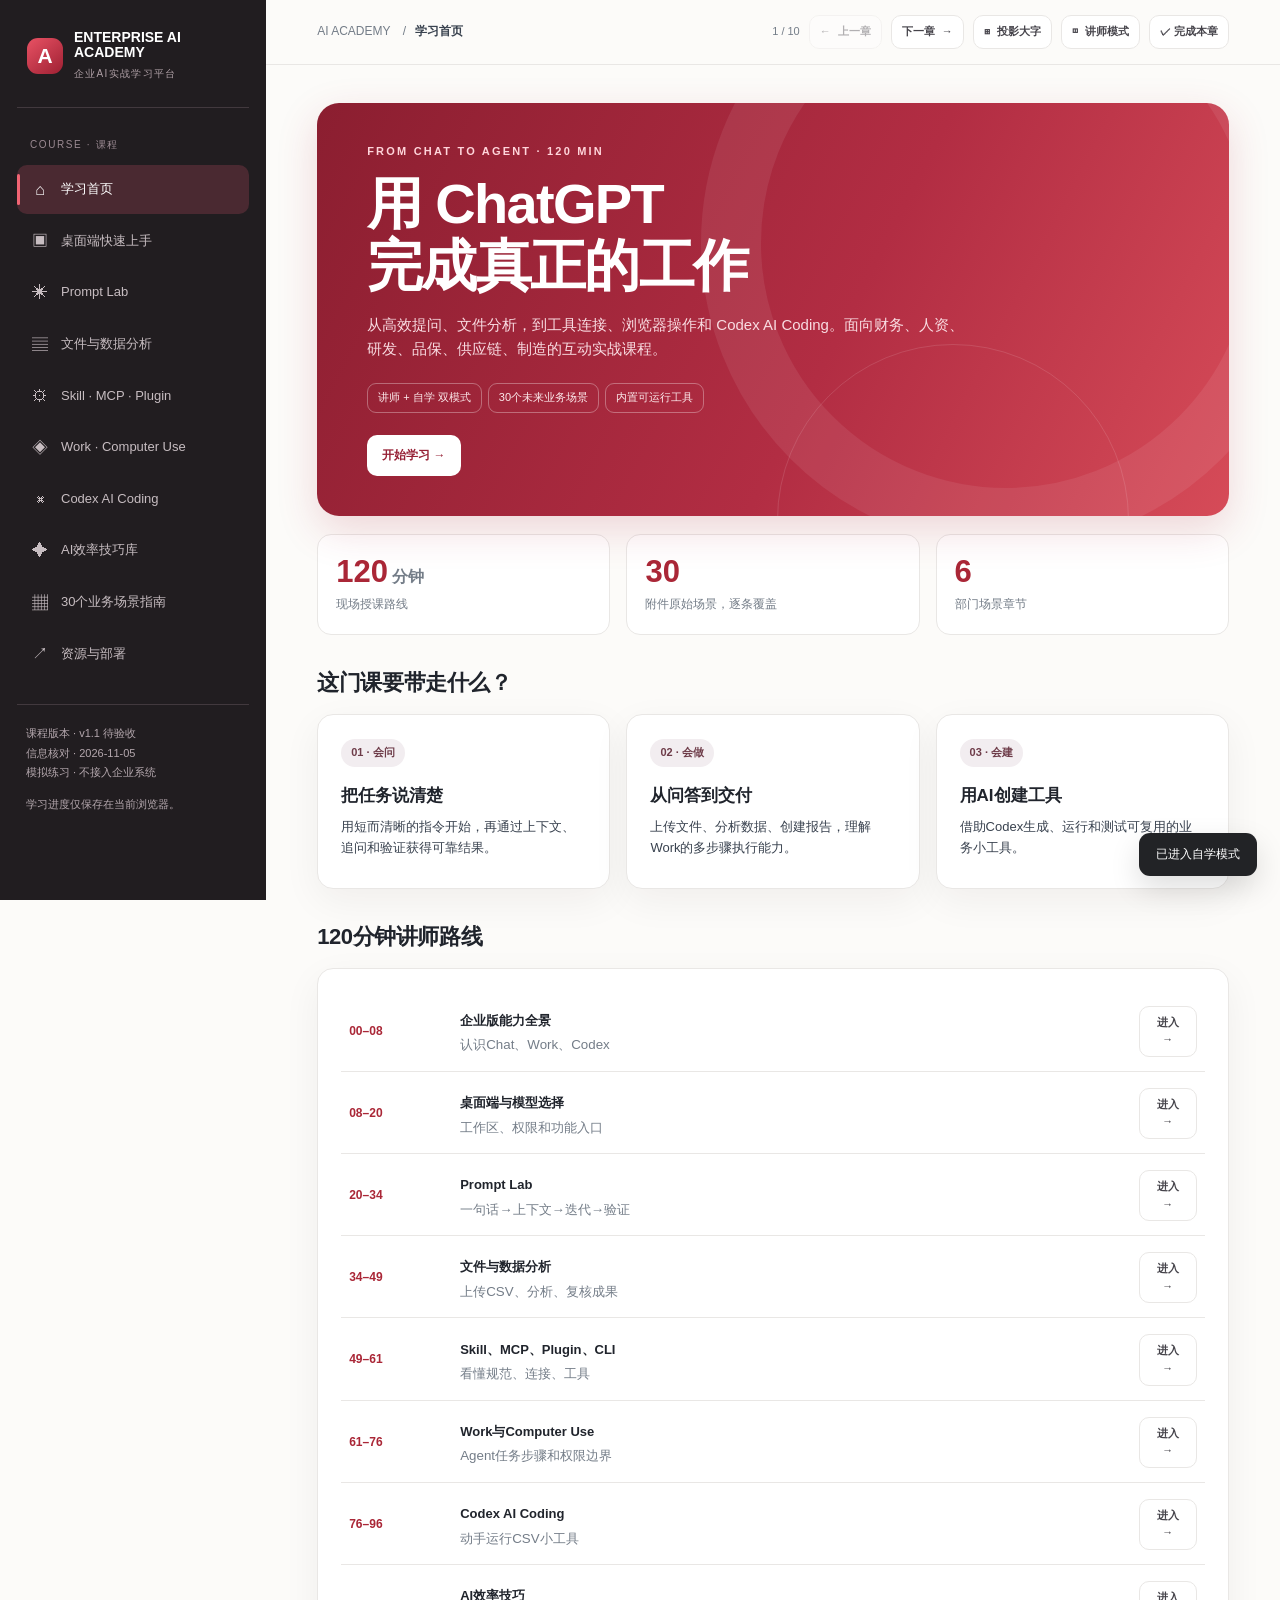
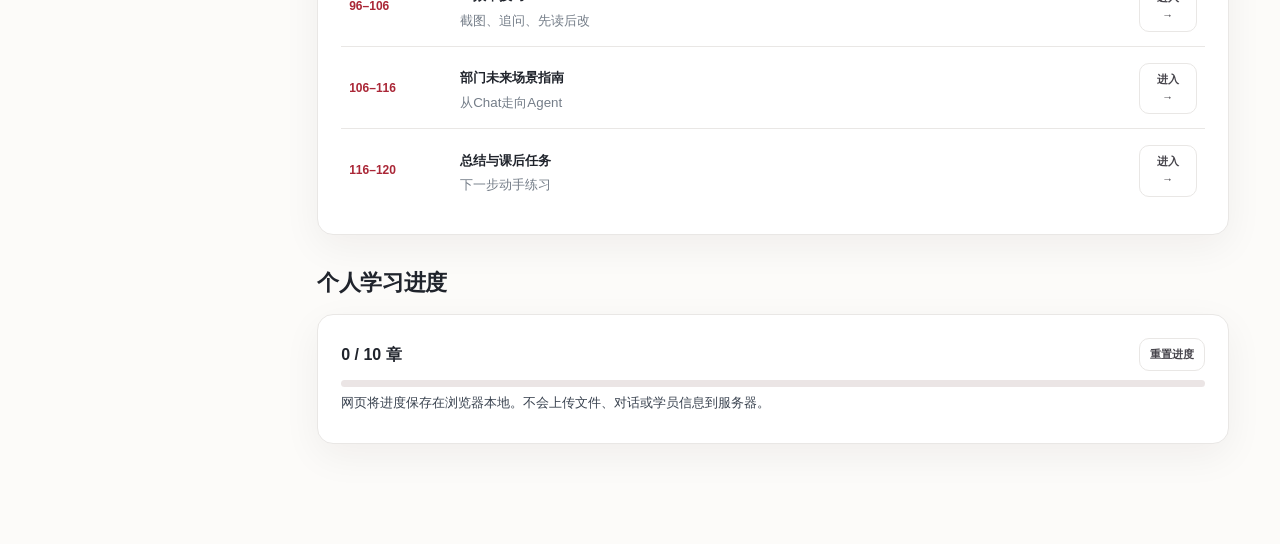
==== commit 21382c6e: "feat: distinguish how to use vs how to build for Skills MCP Plugins CLI" ====
--- a/index.html
+++ b/index.html
@@ -172,6 +172,23 @@
 @media(max-width:1150px){#page-tips .tip-group-grid{grid-template-columns:repeat(2,minmax(0,1fr))}}
 @media(max-width:690px){#page-tips .tip-group-grid{grid-template-columns:1fr}#page-tips .tip{min-height:0}#page-tips .tip p.tip-intro{min-height:0}#page-tips .tip-group-title{font-size:18px}#page-tips .tip-group-header{gap:10px}#page-tips .tips-hero{padding:20px}#page-tips .tips-hero-visual{width:56px;height:56px;border-radius:14px}#page-tips .tips-hero-visual svg{width:34px;height:34px}#page-tips .tips-hero h2{font-size:19px}}
 @media(prefers-reduced-motion:reduce){#page-tips .tip,#page-tips .tip-action .action-arrow{transition:none}#page-tips .tip:hover{transform:none}}
+    /* Skill / Plugin / MCP 拓展目录：卡片可键盘展开，不依赖 JavaScript */
+    .tool-catalog{align-items:start}.tool-entry{border:1px solid var(--line);border-radius:14px;background:#fff;box-shadow:var(--shadow);overflow:hidden;min-width:0}.tool-entry[open]{border-color:#dab0b8}.tool-entry summary{padding:19px;cursor:pointer;list-style:none;min-height:175px}.tool-entry summary::-webkit-details-marker{display:none}.tool-entry summary h3{margin:11px 0 6px;font-size:16px}.tool-entry summary p{font-size:12px;color:var(--text);margin:0;line-height:1.7}.tool-arrow{display:block;color:var(--red);font-size:11px;font-weight:700;margin-top:12px}.tool-entry-detail{background:#fffbfb;border-top:1px solid var(--line);padding:16px 19px 20px}.tool-entry-detail p{font-size:12px;margin:0 0 12px;line-height:1.8;color:var(--text)}.tool-entry-detail a{font-size:12px;color:var(--red);text-decoration:underline;text-underline-offset:3px;font-weight:700;overflow-wrap:anywhere}.tool-choice .card,.tool-cases .card{box-shadow:none}.tool-choice .card h3{margin-top:12px}.tool-steps-row{margin:14px 0;justify-content:center}.tool-action-steps{color:var(--text);font-size:13px;line-height:1.85;padding-left:21px}.tool-action-steps li{margin-bottom:7px}.tool-action-steps li::marker{color:var(--red);font-weight:800}.tool-quiz{border:1px solid var(--line);border-radius:10px;padding:12px 15px;background:#faf5f5}.tool-quiz summary{font-size:13px;cursor:pointer;font-weight:700}.tool-quiz p{font-size:13px;color:var(--text)}body.large-text .tool-entry summary p,body.large-text .tool-entry-detail p,body.large-text .tool-action-steps,body.large-text .tool-quiz p{font-size:17px}
+    /* Skill / MCP / Plugin / CLI 三问入门讲解 */
+    .tool-3w-grid{align-items:stretch}
+    .tool-3w-card{display:flex;flex-direction:column;gap:0}
+    .tool-3w-card .row h3{margin:0;font-size:17px}
+    .tool-3w-unit{border-top:1px solid var(--line);padding:12px 0 10px}
+    .tool-3w-card .row+.tool-3w-unit{margin-top:14px}
+    .tool-3w-unit strong{display:block;color:var(--red-dark);font-size:12px;margin-bottom:3px;letter-spacing:.1px}
+    .tool-3w-unit p{margin:0;font-size:13px;line-height:1.8}
+    .tool-3w-example{margin-top:auto!important;padding:12px 13px;border-radius:10px;background:#faf5f5;font-size:12px!important;line-height:1.8}
+    body.large-text .tool-3w-unit strong{font-size:17px}
+    body.large-text .tool-3w-unit p,body.large-text .tool-3w-example{font-size:17px!important}
+    @media(max-width:850px){.tool-3w-card{min-height:0}}
+    .tool-3w-build{background:#f9f7f4;border:1px solid #ece3dd;border-radius:11px;padding:12px 13px;margin:6px 0 12px}
+    .tool-3w-build strong{color:#6b4c2f}
+    .tool-3w-unit code{background:#f4ecee;color:#7f2b3d;font-size:.92em;padding:2px 5px;border-radius:5px;overflow-wrap:anywhere}
 </style>
 </head>
 <body>
@@ -188,7 +205,7 @@
     <a class="nav-link" href="#codex" data-page="codex"><span class="ico">⌘</span>Codex AI Coding<span class="nav-done">✓</span></a>
     <a class="nav-link" href="#tips" data-page="tips"><span class="ico">✦</span>AI效率技巧库<span class="nav-done">✓</span></a>
     <a class="nav-link" href="#cases" data-page="cases"><span class="ico">▦</span>30个业务场景指南<span class="nav-done">✓</span></a>
-    <a class="nav-link" href="#resources" data-page="resources"><span class="ico">↗</span>学习资源<span class="nav-done">✓</span></a>
+    <a class="nav-link" href="#resources" data-page="resources"><span class="ico">↗</span>资源与部署<span class="nav-done">✓</span></a>
     <div class="sidebar-foot"><div>课程版本 · v1.1 待验收</div><div>信息核对 · 2026-11-05</div><div>模拟练习 · 不接入企业系统</div><div style="margin-top:12px">学习进度仅保存在当前浏览器。</div></div>
   </aside>
   <main class="main">
@@ -273,10 +290,87 @@
         <div class="card" style="margin-top:21px;border-left:4px solid var(--red)"><div class="row between"><h3>专题互动实验｜Deep Research制造业调研</h3><span class="pill">独立练习页</span></div><p>从调研目标、研究计划、证据质量到报告验收，练习如何识别可信来源；提供视觉检测、预测性维护、3Q验证三个模拟选题。网页不执行真实研究。</p><div class="row" style="margin-top:12px"><a class="btn btn-primary" href="labs/research.html" target="_blank" rel="noopener">进入 Deep Research 实验室 ↗</a></div><div class="notes" style="margin-top:12px">课堂建议：本章节只现场展示“任务单”和“计划审核”约6–8分钟，完整研究交给课后学员，不应在120分钟主课中等待深度研究实时完成。</div></div>
       </section>
       <section class="view" id="page-tools">
-        <div class="page-head"><p class="eyebrow">04 · REUSABLE WORKFLOWS</p><h1 class="page-title">Skill、MCP、Plugin、CLI</h1><p class="page-intro">先理解每种能力在业务流程里的位置，不把它们当作同一种东西，也不需要每个同事都学会安装开发环境。</p></div>
-        <div class="grid2"><div class="card"><div class="row"><span class="pill">方法</span><h3>Skill · 可复用SOP</h3></div><p>把“如何做”的步骤、规则、例子和必要脚本封装起来，让未来同类任务遵守相同工作标准。</p><p><b>案例：</b>QA的SCAR/CAPA审查Skill。</p></div><div class="card"><div class="row"><span class="pill">连接</span><h3>MCP · 工具接口协议</h3></div><p>让符合协议的客户端通过工具连接外部服务。不是有MCP就自动拥有企业系统权限。</p><p><b>案例：</b>经批准读取报表或知识资料。</p></div><div class="card"><div class="row"><span class="pill">封装</span><h3>Plugin / App · 成品能力</h3></div><p>插件可组合Skills与已连接应用等功能，具体可用能力受工作区、账户授权和管理员控制。</p><p><b>案例：</b>连接已有服务并完成授权范围内的操作。</p></div><div class="card"><div class="row"><span class="pill">执行</span><h3>CLI · 命令行工具</h3></div><p>通过文本命令执行文件、代码、自动化任务；是Codex等技术工具常用的工作界面。</p><p><b>案例：</b>批量处理本地文件或运行测试。</p></div></div>
+        <div class="page-head"><p class="eyebrow">04 · REUSABLE WORKFLOWS</p><h1 class="page-title">Skill、MCP、Plugin、CLI</h1><p class="page-intro">先看 What、Why、How to Use 和 How to Build，再探索公开工具推荐与企业内部自建方向。</p></div>
+        <h2 class="section-title">入门四问｜What · Why · Use · Build</h2>
+        <p class="small muted">每种能力先回答四个问题：是什么、为什么要用、现成工具怎么使用、自己如何开发。普通学员重点看使用步骤；AI 先锋和 IT 可按开发步骤进一步实践。</p>
+        <div class="grid2 tool-3w-grid">
+          <article class="card tool-3w-card">
+            <div class="row"><span class="pill">工作方法</span><h3>Skill · AI 的工作手册</h3></div>
+            <div class="tool-3w-unit"><strong>What｜是什么</strong><p>把某类任务的步骤、规则、模板和必要脚本整理成可反复使用的“工作手册”，让 AI 知道该按什么标准完成任务。</p></div>
+            <div class="tool-3w-unit"><strong>Why｜为什么用</strong><p>适合高频、流程明确的工作，减少重复解释，提高输出格式和处理步骤的一致性。</p></div>
+            <div class="tool-3w-unit"><strong>How to Use｜怎么用</strong><p>进入 ChatGPT 的 <b>Plugins → Skills</b> → 安装现成或同事共享的 Skill → 直接描述任务并核对输出。使用其他平台的公开 Skill 前先确认兼容性。</p></div>
+            <div class="tool-3w-unit tool-3w-build"><strong>How to Build｜怎么开发</strong><p>① 选一个重复任务，明确输入和输出；② 用 Skill Creator 生成或自行编写 <code>SKILL.md</code>，写清步骤、规则与样例；③ 用正常与异常样本测试，修订后按权限共享。</p></div>
+            <p class="tool-3w-example"><b>体验示例：</b>在兼容的 Claude 环境使用公开 PDF Skill，整理一份公开 PDF 文档。</p>
+          </article>
+          <article class="card tool-3w-card">
+            <div class="row"><span class="pill">工具连接协议</span><h3>MCP · AI 的标准接口</h3></div>
+            <div class="tool-3w-unit"><strong>What｜是什么</strong><p>Model Context Protocol 是让 AI 客户端以统一方式接入外部工具和资料的开放协议，可以把它理解为“AI 的通用接口”。</p></div>
+            <div class="tool-3w-unit"><strong>Why｜为什么用</strong><p>让 AI 在获得授权后调用现成工具、查询资料或执行操作，而不局限于对话。统一接口也方便不同工具集成。</p></div>
+            <div class="tool-3w-unit"><strong>How to Use｜怎么用</strong><p>在支持 MCP 的客户端选择一个现成 Server（如 GitHub MCP）→ 按说明配置连接及授权 → 用测试数据尝试调用并检查结果。</p></div>
+            <div class="tool-3w-unit tool-3w-build"><strong>How to Build｜怎么开发</strong><p>① 确认需要开放哪个查询或操作；② 用 Python / TypeScript MCP SDK 编写 Server 并注册工具；③ 在测试客户端验证参数、权限和异常处理，再由 IT 审查与部署。</p></div>
+            <p class="tool-3w-example"><b>体验示例：</b>使用 GitHub MCP Server 查询公开项目中的 Issue，或用 Playwright MCP 操作测试网页。</p>
+          </article>
+          <article class="card tool-3w-card">
+            <div class="row"><span class="pill">现成扩展</span><h3>Plugin / App · AI 的功能扩展包</h3></div>
+            <div class="tool-3w-unit"><strong>What｜是什么</strong><p>Plugin 将可用能力组织成便于安装的入口。在 ChatGPT 中，插件可以包含 Skills、连接外部服务的 Apps，或两者的组合。</p></div>
+            <div class="tool-3w-unit"><strong>Why｜为什么用</strong><p>优先复用已发布的功能，不必每次从零开发；连接外部应用后，可在授权范围内使用已有账号和资料。</p></div>
+            <div class="tool-3w-unit"><strong>How to Use｜怎么用</strong><p>打开 ChatGPT <b>Plugins</b> → 搜索公开插件（如 Google Drive）→ 查看可用功能和权限 → 安装、按需授权账号后尝试任务。</p></div>
+            <div class="tool-3w-unit tool-3w-build"><strong>How to Build｜怎么开发</strong><p>① 使用 <b>Plugin Creator</b> 描述目标流程；② 组合 Skill、已有 App 或经批准的自建连接；③ 在测试环境验证读取、写入及审批，再按工作区权限共享。</p></div>
+            <p class="tool-3w-example"><b>体验示例：</b>利用 Google Drive 插件查找并汇总自己有权限访问的文档。</p>
+          </article>
+          <article class="card tool-3w-card">
+            <div class="row"><span class="pill">执行命令</span><h3>CLI · 通过命令操作程序</h3></div>
+            <div class="tool-3w-unit"><strong>What｜是什么</strong><p>CLI 是 Command-Line Interface（命令行界面），通过输入文字命令运行程序、脚本和开发工具。</p></div>
+            <div class="tool-3w-unit"><strong>Why｜为什么用</strong><p>适合需要批量处理、重复执行和自动测试的技术工作，执行过程可以记录、复查和重跑。</p></div>
+            <div class="tool-3w-unit"><strong>How to Use｜怎么用</strong><p>安装所需 CLI（如 Codex CLI）→ 打开终端进入测试目录 → 输入命令并检查程序输出或生成的文件。</p></div>
+            <div class="tool-3w-unit tool-3w-build"><strong>How to Build｜怎么开发</strong><p>通常<b>不必开发 CLI 本身</b>。确需定制时，可用 Python <code>argparse</code> 或 Node.js 编写带参数的命令脚本 → 增加 <code>--help</code> 和错误提示 → 测试后打包给团队。</p></div>
+            <p class="tool-3w-example"><b>体验示例：</b>在本地模拟 CSV 文件夹批量检查重复订单，不修改生产数据。</p>
+          </article>
+        </div>
+        <div class="notes" style="margin-top:14px"><b>一句话区分：</b>Skill 负责“怎么做”，MCP 负责“怎么连接工具”，Plugin 负责“把现成能力提供给用户”，CLI 负责“用命令执行”。它们并非每项任务都要同时使用；任何外部连接仍需账号与企业权限。</div>
+                <div class="row" style="margin-top:12px">
+          <a href="https://help.openai.com/en/articles/20001066-skills-in-chatgpt" target="_blank" rel="noopener" class="btn btn-ghost">Skill 创建指南 ↗</a>
+          <a href="https://modelcontextprotocol.io/docs/develop/build-server" target="_blank" rel="noopener" class="btn btn-ghost">MCP Server 开发指南 ↗</a>
+          <a href="https://help.openai.com/en/articles/20001256-plugins-in-chatgpt" target="_blank" rel="noopener" class="btn btn-ghost">Plugin Creator 官方指南 ↗</a>
+        </div>
+        <div class="info neutral" style="margin-top:14px"><b>开发与使用的区别：</b>公开 Skill、MCP、Plugin 优先复用；MES / CAPA / 3Q 等企业专用流程仅作为内部自建需求，不属于下方公开工具推荐。生产数据和系统接入须先经过企业授权。</div>
         <h2 class="section-title">把它们放到同一条工作流中理解</h2><div class="card"><div class="row" style="justify-content:center"><span class="pill">业务需求</span><b>→</b><span class="pill">Agent规划</span><b>→</b><span class="pill">Skill执行规范</span><b>→</b><span class="pill">Plugin / MCP工具</span><b>→</b><span class="pill">成果核验</span></div><p class="small muted" style="text-align:center;margin-top:15px">这是概念关系图，不代表每个任务都必须使用所有组件。</p></div>
-        <h2 class="section-title">Skill实战 · SOP差异审查</h2><div class="grid2"><div class="card"><h3>一次性Prompt</h3><div class="prompt-preview">比较上传的两版SOP，列出重要变化。</div><p>优点：足够简单，适合临时分析。限制：不同人员可能使用不同判定规则。</p></div><div class="card"><h3>沉淀为Skill</h3><div class="prompt-preview">输入：新旧SOP。\n步骤：确认版本→逐章比对→重点检查工艺参数与检验标准→标记证据→输出差异清单。\n限制：不得自动批准文件变更。</div><p>适合：高频重复的专业审查任务，且需要一致的输出标准。</p><button class="btn btn-soft" data-copy-key="sopSkill">复制Skill草稿</button></div></div>
+        <h2 class="section-title">如何选型？先看任务，再看技术</h2>
+        <div class="grid3 tool-choice">
+          <div class="card"><span class="pill">一次性任务</span><h3>先用 Chat</h3><p>临时比较两份文件、问一次问题，不必为了“先进”而装插件。</p></div>
+          <div class="card"><span class="pill">重复标准化</span><h3>优先做 Skill</h3><p>同类任务每周重复，且有明确输入、步骤、验收标准时，先将 SOP 固化。</p></div>
+          <div class="card"><span class="pill">需要外部数据</span><h3>先找 App，再评估 MCP</h3><p>先用已批准的现成连接；没有合适工具时，再由 IT 评估 API/MCP。</p></div>
+        </div>
+        <div class="card" style="margin-top:16px"><h3>一条工作流理解关系</h3><div class="row tool-steps-row"><span class="pill">业务目标：交期风险跟踪</span><b>→</b><span class="pill">App 读授权台账</span><b>→</b><span class="pill">Skill 分类与汇总</span><b>→</b><span class="pill">AI 生成报告</span><b>→</b><span class="pill">人工确认外发</span></div><p class="micro">MCP 是工具接入可选的技术协议，不是每条流程都必须存在；CLI 是本地脚本与开发任务的另一种执行入口。</p></div>
+        <h2 class="section-title">MCP 到底暴露了什么能力？</h2><div class="grid3">
+          <div class="card"><h3>Tools · 可调用动作</h3><p>例如“读取某条演示工单”“搜索仓库 Issue”。真实写入工具必须受权限和审批控制。</p></div>
+          <div class="card"><h3>Resources · 可提供资料</h3><p>例如文档内容、元数据或特定资源引用。不是所有 MCP Server 都提供 Resources。</p></div>
+          <div class="card"><h3>Prompts · 可复用提示模板</h3><p>例如“按预设模板检查模拟维修记录”。不同客户端支持程度可能不同。</p></div>
+        </div>
+        <div class="info neutral" style="margin-top:16px"><b>推荐原则：</b>这里只推荐已经公开发布、能找到实际安装入口或运行方式的现成插件、Skill 和 MCP。<b>自建 MES 日报、CAPA、3Q 或公司业务系统连接，不属于本推荐目录。</b>公开资源仍需确认账号、系统兼容性和公司审批。</div>
+<h2 class="section-title">公开推荐 01｜ChatGPT 可搜索的现成插件 / Apps</h2><p class="small muted">这一组都是插件目录中已发布的具体产品。可以先查看功能与权限，再按工作区政策安装并连接账号；“公开发布”不等于每个企业账号均有权限。</p><div class="grid3 tool-catalog" data-public-catalog="true"><details class="tool-entry"><summary><span class="pill">ChatGPT 插件</span><h3>Google Drive</h3><p>搜索与读取授权的 Drive、Docs、Sheets、Slides 内容，并支持相应文档协作。</p><span class="tool-arrow">点击查看适用平台与使用方法 ↓</span></summary><div class="tool-entry-detail"><p><b>适用平台：</b>ChatGPT Plugins；需要 Google 账号与工作区许可</p><p><b>可直接试用的案例：</b>供应链：从获授权的供应商交期资料中提取最新信息并附来源。</p><p><b>使用路径：</b>ChatGPT → Plugins → 搜索 Google Drive → 查看权限 → 安装/连接 → 用演示文件测试。</p><p><b>权限与兼容性：</b>仅能访问授权范围内的文件，企业若使用其他文档系统不应强行用此连接。</p><a href="https://chatgpt.com/plugins" target="_blank" rel="noopener">进入 ChatGPT 插件目录 ↗</a></div></details><details class="tool-entry"><summary><span class="pill">ChatGPT 插件</span><h3>GitHub</h3><p>检索仓库、Issue 与 PR，辅助工程协作和代码交付。</p><span class="tool-arrow">点击查看适用平台与使用方法 ↓</span></summary><div class="tool-entry-detail"><p><b>适用平台：</b>ChatGPT Plugins；需要 GitHub 账户或仓库访问权限</p><p><b>可直接试用的案例：</b>IT：汇总测试仓库中未关闭的 Issue、对应 PR 和修复状态。</p><p><b>使用路径：</b>Plugins 搜索 GitHub → 安装并授权 → 先尝试公开仓库只读查询。</p><p><b>权限与兼容性：</b>与 GitHub MCP 是不同入口；不能默认读取组织私有仓库或执行合并。</p><a href="https://chatgpt.com/plugins" target="_blank" rel="noopener">进入 ChatGPT 插件目录 ↗</a></div></details><details class="tool-entry"><summary><span class="pill">ChatGPT 插件</span><h3>Canva</h3><p>制作或编辑海报、培训稿、幻灯片等视觉内容。</p><span class="tool-arrow">点击查看适用平台与使用方法 ↓</span></summary><div class="tool-entry-detail"><p><b>适用平台：</b>ChatGPT Plugins；需要 Canva 账号；部分高级能力有单独套餐要求</p><p><b>可直接试用的案例：</b>人资：将已核实的新员工培训提纲排版成教学材料。</p><p><b>使用路径：</b>Plugins 搜索 Canva → 连接账号 → 从非敏感文字资料开始制作。</p><p><b>权限与兼容性：</b>设计发布、品牌和个人数据需审查；部分设计生成可能消耗额度。</p><a href="https://chatgpt.com/plugins" target="_blank" rel="noopener">进入 ChatGPT 插件目录 ↗</a></div></details><details class="tool-entry"><summary><span class="pill">ChatGPT 插件</span><h3>Gmail</h3><p>检索邮件线程、提炼待办、生成草稿和辅助邮件整理。</p><span class="tool-arrow">点击查看适用平台与使用方法 ↓</span></summary><div class="tool-entry-detail"><p><b>适用平台：</b>ChatGPT Plugins；需要 Gmail 账号授权</p><p><b>可直接试用的案例：</b>供应链：提取测试邮箱中与交期变更有关的回复和待确认项。</p><p><b>使用路径：</b>Plugins 搜索 Gmail → 连接演示邮箱 → 先测试摘要与草稿。</p><p><b>权限与兼容性：</b>外发前检查收件人、附件和隐私；不得自动发送敏感数据。</p><a href="https://chatgpt.com/plugins" target="_blank" rel="noopener">进入 ChatGPT 插件目录 ↗</a></div></details><details class="tool-entry"><summary><span class="pill">ChatGPT 插件</span><h3>Google Calendar</h3><p>读取授权日程、检索空闲时段和辅助会议安排。</p><span class="tool-arrow">点击查看适用平台与使用方法 ↓</span></summary><div class="tool-entry-detail"><p><b>适用平台：</b>ChatGPT Plugins；需要 Google Calendar 授权</p><p><b>可直接试用的案例：</b>人资：准备跨部门培训候选日期和邀请草稿。</p><p><b>使用路径：</b>Plugins 搜索 Google Calendar → 完成授权 → 先验证可见时间和时区。</p><p><b>权限与兼容性：</b>改期、取消、邀请涉及他人，应在执行前核对。</p><a href="https://chatgpt.com/plugins" target="_blank" rel="noopener">进入 ChatGPT 插件目录 ↗</a></div></details><details class="tool-entry"><summary><span class="pill">ChatGPT 插件</span><h3>SharePoint</h3><p>按授权访问 SharePoint 上的企业资料，辅助文件检索与协作。</p><span class="tool-arrow">点击查看适用平台与使用方法 ↓</span></summary><div class="tool-entry-detail"><p><b>适用平台：</b>ChatGPT Plugins；需要公司 Microsoft 账号和 SharePoint 权限</p><p><b>可直接试用的案例：</b>研发：检索获批准项目文档，核对文件版本及引用位置。</p><p><b>使用路径：</b>Plugins 搜索 SharePoint → 经管理员许可连接公司账号 → 先做只读测试。</p><p><b>权限与兼容性：</b>它是已发布的具体连接产品，但能否使用由 Microsoft 租户、组织权限及管理员决定。</p><a href="https://chatgpt.com/plugins" target="_blank" rel="noopener">进入 ChatGPT 插件目录 ↗</a></div></details></div>
+<h2 class="section-title">公开推荐 02｜已经发布、可以安装使用的 Skill</h2><p class="small muted">明确区分平台：ChatGPT 的 Skill Creator 属于 ChatGPT；下面的 PDF、DOCX、XLSX、PPTX 和 Webapp Testing 是 Anthropic 公开的 Claude/Claude Code Skills，可以在受支持的 Claude 环境中使用，并非 ChatGPT 内置插件。</p><div class="grid3 tool-catalog" data-public-catalog="true"><details class="tool-entry"><summary><span class="pill">ChatGPT Skill</span><h3>Skill Creator（ChatGPT）</h3><p>协助新建、修订和测试可复用的 Skill。</p><span class="tool-arrow">点击查看适用平台与使用方法 ↓</span></summary><div class="tool-entry-detail"><p><b>适用平台：</b>ChatGPT Business / Enterprise 等符合条件的工作区；入口为 Plugins → Skills</p><p><b>可直接试用的案例：</b>AI 先锋：学习如何把一个稳定的工作流程改写成 SKILL.md。</p><p><b>使用路径：</b>打开 Plugins → Skills；符合条件的账号一般默认具备 skill-creator；直接请求“帮我创建一个 Skill”。</p><p><b>权限与兼容性：</b>此项是现成 Skill，但最终根据公司业务生成的内容属于自建成果。</p><a href="https://help.openai.com/en/articles/20001066-skills-in-chatgpt" target="_blank" rel="noopener">OpenAI 官方使用说明 ↗</a></div></details><details class="tool-entry"><summary><span class="pill">Claude Skill</span><h3>PDF Skill</h3><p>阅读、提取、转换与生成 PDF 相关成果，提供可复用的处理流程。</p><span class="tool-arrow">点击查看适用平台与使用方法 ↓</span></summary><div class="tool-entry-detail"><p><b>适用平台：</b>Claude / Claude Code；Anthropic document-skills 插件</p><p><b>可直接试用的案例：</b>行政：对公开 PDF 或模拟报告进行提取、核查与格式处理。</p><p><b>使用路径：</b>Claude Code 添加 anthropics/skills 市场后安装 document-skills；在受支持的 Claude 账号中亦可使用内置能力。</p><p><b>权限与兼容性：</b>源文件公开可用但具体运行环境需满足依赖；该仓库中部分文档 Skills 仅源码可见，并非开源授权。</p><a href="https://github.com/anthropics/skills/blob/main/skills/pdf/SKILL.md" target="_blank" rel="noopener">查看公开 PDF Skill ↗</a></div></details><details class="tool-entry"><summary><span class="pill">Claude Skill</span><h3>DOCX Skill</h3><p>制作、修改 Word 文档，并执行版式与内容质量检查。</p><span class="tool-arrow">点击查看适用平台与使用方法 ↓</span></summary><div class="tool-entry-detail"><p><b>适用平台：</b>Claude / Claude Code；Anthropic document-skills 插件</p><p><b>可直接试用的案例：</b>人资：用无敏感信息的文字生成岗位学习手册初稿。</p><p><b>使用路径：</b>在 Claude Code 安装 document-skills，或者在支持的 Claude 功能中调用文档能力。</p><p><b>权限与兼容性：</b>提供的是现成可使用的 Claude Skill；迁移到 ChatGPT 需要兼容性与安全审查。</p><a href="https://github.com/anthropics/skills/blob/main/skills/docx/SKILL.md" target="_blank" rel="noopener">查看公开 DOCX Skill ↗</a></div></details><details class="tool-entry"><summary><span class="pill">Claude Skill</span><h3>XLSX Skill</h3><p>编辑 Excel 文件、处理结构化数据、核验公式和计算结果。</p><span class="tool-arrow">点击查看适用平台与使用方法 ↓</span></summary><div class="tool-entry-detail"><p><b>适用平台：</b>Claude / Claude Code；Anthropic document-skills 插件</p><p><b>可直接试用的案例：</b>财务：分析模拟预算表，检查公式、汇总和异常数据。</p><p><b>使用路径：</b>在 Claude Code 安装 document-skills 后，对指定 Excel 示例发起任务。</p><p><b>权限与兼容性：</b>复杂模型和公式不能跳过人工核算；部分文档 Skills 是 source-available。</p><a href="https://github.com/anthropics/skills/blob/main/skills/xlsx/SKILL.md" target="_blank" rel="noopener">查看公开 XLSX Skill ↗</a></div></details><details class="tool-entry"><summary><span class="pill">Claude Skill</span><h3>PPTX Skill</h3><p>创建和修改 PowerPoint，并检查演示版式。</p><span class="tool-arrow">点击查看适用平台与使用方法 ↓</span></summary><div class="tool-entry-detail"><p><b>适用平台：</b>Claude / Claude Code；Anthropic document-skills 插件</p><p><b>可直接试用的案例：</b>培训讲师：把公开课程提纲转为带结构的展示课件。</p><p><b>使用路径：</b>在 Claude Code 安装 document-skills 后，使用示例提纲尝试生成文件。</p><p><b>权限与兼容性：</b>该 Skill 属于 Claude 工具链，不承诺在 ChatGPT Enterprise 直接运行。</p><a href="https://github.com/anthropics/skills/blob/main/skills/pptx/SKILL.md" target="_blank" rel="noopener">查看公开 PPTX Skill ↗</a></div></details><details class="tool-entry"><summary><span class="pill">Claude Skill</span><h3>Webapp Testing Skill</h3><p>使用浏览器自动化测试开发中的网页交互，并帮助检查异常。</p><span class="tool-arrow">点击查看适用平台与使用方法 ↓</span></summary><div class="tool-entry-detail"><p><b>适用平台：</b>Claude Code；Anthropic example-skills 插件</p><p><b>可直接试用的案例：</b>IT：在本地测试网站验证按钮、表单、页面路径是否工作。</p><p><b>使用路径：</b>Claude Code 添加 anthropics/skills 市场并安装 example-skills；用测试网页操作。</p><p><b>权限与兼容性：</b>依赖浏览器测试环境，不适合在未经批准的生产系统上运行。</p><a href="https://github.com/anthropics/skills/blob/main/skills/webapp-testing/SKILL.md" target="_blank" rel="noopener">查看公开 Webapp Testing Skill ↗</a></div></details></div>
+<h2 class="section-title">公开推荐 03｜已有实现、可以部署的 MCP Server</h2><p class="small muted">这四个均有公开项目、安装说明或可用服务端点。它们需在兼容的 MCP 客户端或开发环境中配置，不等于可在 ChatGPT 网页端无条件一键安装。</p><div class="grid3 tool-catalog" data-public-catalog="true"><details class="tool-entry"><summary><span class="pill">公开 MCP</span><h3>GitHub MCP Server</h3><p>为 AI 提供仓库搜索、Issue、PR 等 GitHub 工具。</p><span class="tool-arrow">点击查看适用平台与使用方法 ↓</span></summary><div class="tool-entry-detail"><p><b>适用平台：</b>支持 GitHub MCP 的客户端；本地或远程部署需按项目文档配置</p><p><b>可直接试用的案例：</b>IT：从测试仓库提取一周内关闭的 Issue 清单。</p><p><b>使用路径：</b>阅读 GitHub 官方仓库 README，按支持的客户端选择远程或本地方式并授权。</p><p><b>权限与兼容性：</b>精确控制令牌与仓库权限，不使用高权限生产账号做培训。</p><a href="https://github.com/github/github-mcp-server" target="_blank" rel="noopener">GitHub 官方 MCP Server ↗</a></div></details><details class="tool-entry"><summary><span class="pill">公开 MCP</span><h3>Filesystem MCP Server</h3><p>让 MCP 客户端读取和管理指定授权目录中的文件。</p><span class="tool-arrow">点击查看适用平台与使用方法 ↓</span></summary><div class="tool-entry-detail"><p><b>适用平台：</b>支持本地 stdio MCP 的客户端；根据项目说明运行 npm 包</p><p><b>可直接试用的案例：</b>工程师：只在模拟数据文件夹读取 CSV 与批量列出文件。</p><p><b>使用路径：</b>在兼容客户端配置 @modelcontextprotocol/server-filesystem 与允许访问的目录。</p><p><b>权限与兼容性：</b>仅开放演示目录；当前参考实现可能有 Node 版本等运行要求。</p><a href="https://github.com/modelcontextprotocol/servers/tree/main/src/filesystem" target="_blank" rel="noopener">MCP 官方 Filesystem 实现 ↗</a></div></details><details class="tool-entry"><summary><span class="pill">公开 MCP</span><h3>Playwright MCP</h3><p>让 AI 使用浏览器自动化访问和操作测试网页。</p><span class="tool-arrow">点击查看适用平台与使用方法 ↓</span></summary><div class="tool-entry-detail"><p><b>适用平台：</b>Claude Code、Codex 等支持 MCP 的本地客户端；需要运行环境</p><p><b>可直接试用的案例：</b>IT：自动打开公开 TodoMVC 演示页并检查待办是否新增。</p><p><b>使用路径：</b>在客户端按官方文档添加 npx @playwright/mcp@latest，再执行公开页面测试。</p><p><b>权限与兼容性：</b>需用户授权，禁止直接在生产系统进行批量提交或敏感操作。</p><a href="https://github.com/microsoft/playwright-mcp" target="_blank" rel="noopener">微软官方 Playwright MCP ↗</a></div></details><details class="tool-entry"><summary><span class="pill">公开 MCP</span><h3>Context7 MCP</h3><p>向编码助手提供特定版本的库文档、示例和用法。</p><span class="tool-arrow">点击查看适用平台与使用方法 ↓</span></summary><div class="tool-entry-detail"><p><b>适用平台：</b>支持 MCP 的开发工具；可用服务端点或 ctx7 CLI 配置</p><p><b>可直接试用的案例：</b>研发：查询 Python 或 JS 库文档，核查示例 API 是否过时。</p><p><b>使用路径：</b>按 Context7 官方说明运行 npx ctx7 setup 或配置受支持的远程 MCP 端点。</p><p><b>权限与兼容性：</b>通常需联网，服务可能受速率限制或 API Key 要求约束。</p><a href="https://github.com/upstash/context7" target="_blank" rel="noopener">Context7 官方项目 ↗</a></div></details></div>
+<div class="notes" style="margin-top:14px"><b>平台区别：</b>ChatGPT 插件在 ChatGPT 插件目录中查看并按权限安装；Claude Skills 用 Claude/Claude Code 的对应插件市场安装；公开 MCP Server 需在支持 MCP 的客户端或服务器环境配置。<a href="https://github.com/anthropics/skills" target="_blank" rel="noopener">Anthropic Skills 市场安装说明 ↗</a></div>
+<h2 class="section-title">企业内部自建方向（与公开资源推荐分开）</h2>
+        <p class="small muted">以下六项仅是<b>企业内部自建需求，不是现成推荐</b>，不属于公开发布、可直接下载的 Skill / MCP / Plugin，<b>也不属于上方推荐清单</b>。要在实际公司环境落地，需业务部门定义规则与验收标准，IT / AI 先锋开发和评估权限。</p>
+        <div class="info gold" style="margin-bottom:14px">建议路径：高频、固定流程 → 设计内部 Skill；需实时读取 MES / QMS / ERP 等系统 → 由 IT 评估自建 API / 只读 MCP；跨部门分发和使用权限管理 → 经工作区批准后封装企业内部插件。任何内部场景都不能按现成工具宣传。</div>
+        <div class="grid3 tool-cases"><div class="card"><span class="pill">品保</span><h3 style="margin-top:12px">SOP 版本差异</h3><p>内部可自建的 SOP 审查 Skill → 两版虚构 SOP → 固定差异表 + 证据引用；签核仍由质量人员完成。</p></div><div class="card"><span class="pill">制造</span><h3 style="margin-top:12px">QCD 日报</h3><p>模拟 CSV → 内部可自建的指标口径 Skill → 异常趋势与待查项目；不得把猜测当成已验证根因。</p></div><div class="card"><span class="pill">财务</span><h3 style="margin-top:12px">费用偏差月报</h3><p>内部可自建的 Excel 分析 Skill → 预算/实际对账 → 偏差摘要；原始数字与公式须复核。</p></div><div class="card"><span class="pill">人资</span><h3 style="margin-top:12px">新人培训包</h3><p>内部可自建的培训内容 Skill → 获批准资料 → 课程提纲与学习卡片；人工检查政策版本。</p></div><div class="card"><span class="pill">研发</span><h3 style="margin-top:12px">3Q 验证资料</h3><p>内部可自建的 3Q 验证 Skill → IQ/OQ/PQ 清单检查 → 缺失证据与偏差待确认项；不代替批准。</p></div><div class="card"><span class="pill">供应链</span><h3 style="margin-top:12px">交期风险跟踪</h3><p>经批准的公开 App + 内部可自建的风险分类 Skill → 追踪清单与邮件草稿；外发前确认。</p></div></div>
+        <h2 class="section-title">从第一次使用，到团队复用的三步</h2>
+        <div class="grid3">
+          <div class="card"><span class="pill">① Chat</span><h3>先跑通一次</h3><div class="prompt-preview">比较这两份模拟 SOP，列出工艺参数和检验标准的差异，并标注文件位置。</div><p>观察输出是否完整，不急着配置工具。</p></div>
+          <div class="card"><span class="pill">② Skill</span><h3>沉淀固定规则</h3><div class="prompt-preview">验证版本 → 逐项比对 → 变化分类 → 证据定位 → 待确认事项；固定表头。</div><p>用正常、异常、缺失文件三种样例验收稳定性。</p></div>
+          <div class="card"><span class="pill">③ Plugin / App</span><h3>需要时再连接资料</h3><div class="prompt-preview">在已获批准的文档范围内检索版本，执行 Skill 并形成待复核结果。</div><p>安装和访问权限另行授权；不自动审批或发布。</p></div>
+        </div>
+        <h2 class="section-title">上手步骤与安全检查</h2>
+        <div class="grid2">
+          <div class="card"><h3>普通学员：先试一个插件</h3><ol class="tool-action-steps"><li>打开 ChatGPT 左侧 <b>Plugins</b>，搜索符合工作需求的插件或 Skill。</li><li>阅读它包含的 App / Skill、权限要求与账号连接说明。</li><li>使用虚构或脱敏数据，先测试只读检索及引用是否准确。</li><li>重复业务需要稳定流程时，再尝试用 Plugin Creator 建 Skill 并测试，不急于共享全员。</li></ol><p class="micro">实际菜单和可用能力受版本、组织策略及管理员许可影响。</p></div>
+          <div class="card"><h3>AI 先锋 / IT：自建 MCP 的前置条件</h3><ol class="tool-action-steps"><li>明确业务目标、数据所有者和现成 App 无法满足的原因。</li><li>设计最小权限：白名单字段、只读工具、认证、脱敏与审计日志。</li><li>在测试环境用假数据验证正确性、异常处理和越权防护。</li><li>完成安全评审、管理员发布与持续监控，再考虑写入审批。</li></ol><p class="micro">生产系统、PLC、工控软件及个人敏感信息不作为现场练习对象。</p></div>
+        </div>
+        <div class="info gold" style="margin-top:16px"><b>安全底线：</b>安装插件不等于获得公司系统的权限；未知插件不能接触患者、客户、员工、配方或工艺机密；网页和文件中的指令也可能是提示注入。重要数字回查源文件，外发、修改、审批和设备控制必须经过人工与企业授权流程。</div>
+        <div class="card" style="margin-top:16px"><h3>课堂问答：要让 AI 自动读取 QMS 并关闭 CAPA，现在能直接配置吗？</h3><details class="tool-quiz"><summary>点击展开参考答案</summary><p><b>不能直接配置。</b>先判断是否真需要跨系统连接；读取需管理员及数据所有者授权，关闭 CAPA 涉及质量审批，不能以“模型建议”代替受控流程。现场仅演示虚构数据的只读查询和待审批清单。</p></details></div>
+        <div class="notes" style="margin-top:15px"><b>讲师建议（保持本节 12 分钟）：</b>概念与选型 3 分钟 → 虚构 SOP Skill 演示 5 分钟 → 精选 2–3 个推荐案例 2 分钟 → 权限安全与问答 2 分钟。其他推荐卡片留给学员课后点击展开，避免课堂变成安装教程。</div>
+<h2 class="section-title">Skill实战 · SOP差异审查</h2><div class="grid2"><div class="card"><h3>一次性Prompt</h3><div class="prompt-preview">比较上传的两版SOP，列出重要变化。</div><p>优点：足够简单，适合临时分析。限制：不同人员可能使用不同判定规则。</p></div><div class="card"><h3>沉淀为Skill</h3><div class="prompt-preview">输入：新旧SOP。\n步骤：确认版本→逐章比对→重点检查工艺参数与检验标准→标记证据→输出差异清单。\n限制：不得自动批准文件变更。</div><p>适合：高频重复的专业审查任务，且需要一致的输出标准。</p><button class="btn btn-soft" data-copy-key="sopSkill">复制Skill草稿</button></div></div>
         <div class="notes" style="margin-top:14px">讲师重点：用一句话区分「Skill告诉AI怎么做」「MCP帮助AI调用什么工具」「Plugin把技能和连接组织成可安装能力」「CLI让技术工作通过命令执行」。避免承诺真实系统可直接连接。</div>
         <div class="row" style="margin-top:16px"><a target="_blank" class="btn btn-ghost" rel="noopener" href="https://help.openai.com/en/articles/20001066-skills-in-chatgpt">官方 Skills 文档 ↗</a><a target="_blank" class="btn btn-ghost" rel="noopener" href="https://help.openai.com/en/articles/20001256-plugins-in-chatgpt">官方 Plugins 文档 ↗</a></div>
       
@@ -312,9 +406,10 @@
         <div class="notes">课堂每部门选取一个代表性案例讲解；其余案例在网站中提供完整分步教程，供课后继续实操。涉及系统接口或生产环境的进阶方案须经业务与IT共同评估。</div>
       </section>
       <section class="view" id="page-resources">
-        <div class="page-head"><p class="eyebrow">09 · RESOURCES</p><h1 class="page-title">课后学习资源</h1><p class="page-intro">学习资源优先使用官方文档。功能变化快，网页上的产品说明以2026年11月5日可查询的官方资料为基础；正式授课前仍应核对企业工作区。</p></div>
+        <div class="page-head"><p class="eyebrow">09 · RESOURCES & DEPLOYMENT</p><h1 class="page-title">课后资源与发布说明</h1><p class="page-intro">学习资源优先使用官方文档。功能变化快，网页上的产品说明以2026年11月5日可查询的官方资料为基础；正式授课前仍应核对企业工作区。</p></div>
         <div class="grid2" id="resourceGrid"></div>
-        
+        <h2 class="section-title">上线到GitHub Pages：四步</h2><div class="card"><ol style="line-height:2.25;color:var(--text);font-size:13px;padding-left:22px"><li>在GitHub创建一个仓库，例如 <code>chatgpt-enterprise-academy</code>。</li><li>将 <code>index.html</code> 和 <code>samples/</code> 一起放到仓库根目录。</li><li>进入 <code>Settings → Pages → Build and deployment</code>，选择 <code>Deploy from a branch</code>、<code>main</code>、<code>/(root)</code>。</li><li>发布后通过仓库的Pages地址访问，检查下载链接和所有课程章节。</li></ol><div class="info gold">公开仓库与GitHub Pages并非企业私有内网。发布前确认公司许可，移除任何未经审批的内部信息。若课程需包含非公开数据，应使用企业认可的访问受控平台。</div></div>
+        <h2 class="section-title">讲师上线前检查</h2><div class="card" id="preflight"></div>
         <div class="footer">本课程是内部培训原型，不隶属于OpenAI或DeepLearning.AI。引用课程名称、产品资料仅用于教学。网站交互在本地浏览器执行，不自动调用ChatGPT API、读取企业系统或操作真实桌面软件。 <br/>Design: 企业AI实战学习平台 v1.1-验收分支 · 2026-11-05</div>
       </section>
     </div>
@@ -363,8 +458,10 @@
  ['AI Prompting for Everyone','吴恩达课程：搜索、思考伙伴、创作与代码','https://www.deeplearning.ai/courses/ai-prompting-for-everyone'],
  ['Skills in ChatGPT','OpenAI官方：创建、使用、共享、管理员权限','https://help.openai.com/en/articles/20001066-skills-in-chatgpt'],
  ['Plugins in ChatGPT','OpenAI官方：Skills与连接应用的插件工作流','https://help.openai.com/en/articles/20001256-plugins-in-chatgpt'],
- ['企业浏览器与Computer Use','OpenAI官方：网站与桌面应用访问策略','https://help.openai.com/en/articles/20001510-manage-browser-and-computer-use-in-your-enterprise-workspace']
+ ['企业浏览器与Computer Use','OpenAI官方：网站与桌面应用访问策略','https://help.openai.com/en/articles/20001510-manage-browser-and-computer-use-in-your-enterprise-workspace'],
+ ['GitHub Pages发布源','GitHub官方：Deploy from a branch','https://docs.github.com/en/pages/getting-started-with-github-pages/configuring-a-publishing-source-for-your-github-pages-site']
 ];
+const PREFLIGHT=['讲师与学员的Enterprise登录及桌面版本已确认','Work、Codex及插件使用权限已核对','Browser Use与Computer Use管理员规则已确认','培训案例均使用脱敏或模拟数据','本地Codex工作目录与测试文件已准备','所有现场演示都有备用截图或录屏','对外公开的内容已完成公司信息安全审查'];
 const DEMO_CSVS=[
  {name:'采购订单_模拟_1.csv',text:'订单号,料号,数量,交期,供应商\nPO-001,MAT-A,100,2026-11-07,模拟供应商甲\nPO-002,MAT-B,80,2026-11-09,模拟供应商乙\nPO-003,MAT-C,60,2026-11-10,模拟供应商丙'},
  {name:'采购订单_模拟_2.csv',text:'订单号,料号,数量,交期,供应商\nPO-004,MAT-A,30,2026-11-12,模拟供应商甲\nPO-002,MAT-B,80,2026-11-09,模拟供应商乙\nPO-005,MAT-D,120,2026-11-14,模拟供应商丁'},
@@ -502,7 +599,7 @@
      </div></div></details>`}).join('')}</div></section>`;
  }).join('');
 }
-function renderResources(){el('resourceGrid').innerHTML=RESOURCES.map((r,i)=>`<div class="resource"><div class="logo">↗</div><div><h3>${esc(r[0])}</h3><p>${esc(r[1])}</p><a rel="noopener" target="_blank" href="${esc(r[2])}">打开官方资料 ↗</a></div></div>`).join('');}
+function renderResources(){el('resourceGrid').innerHTML=RESOURCES.map((r,i)=>`<div class="resource"><div class="logo">↗</div><div><h3>${esc(r[0])}</h3><p>${esc(r[1])}</p><a rel="noopener" target="_blank" href="${esc(r[2])}">打开官方资料 ↗</a></div></div>`).join('');let done=new Set(safeGet('academy.preflight',[]));el('preflight').innerHTML=PREFLIGHT.map((v,i)=>`<label class="checkline" style="margin:9px 0"><input type="checkbox" data-preflight="${i}" ${done.has(i)?'checked':''}/>${esc(v)}</label>`).join('')}
 // CSV processing: genuinely executes in the browser; no server/network operation.
 function parseCSV(text){text=String(text).replace(/^\uFEFF/,'');let rows=[],row=[],buf='',inside=false;for(let i=0;i<text.length;i++){let c=text[i];if(c==='"'){if(inside&&text[i+1]==='"'){buf+='"';i++}else inside=!inside}else if(c===','&&!inside){row.push(buf);buf=''}else if((c==='\n'||c==='\r')&&!inside){if(c==='\r'&&text[i+1]==='\n')i++;row.push(buf);if(row.some(x=>String(x).trim()!==''))rows.push(row);row=[];buf=''}else buf+=c}if(inside)throw new Error('CSV双引号未闭合');if(buf!==''||row.length){row.push(buf);if(row.some(x=>String(x).trim()!==''))rows.push(row)}return rows}
 function encodeCSV(rows){return '\uFEFF'+rows.map(r=>r.map(v=>{let s=String(v??'');return /[",\r\n]/.test(s)?'"'+s.replace(/"/g,'""')+'"':s}).join(',')).join('\r\n')}
@@ -510,7 +607,7 @@
 let inputCSVs=[],lastMerge=null;
 function loadCSVs(items){inputCSVs=items;lastMerge=null;el('runMerge').disabled=false;el('sourceStatus').textContent=`已载入 ${items.length} 份CSV：${items.map(f=>f.name).join('、')}`;el('mergeResults').innerHTML='';toast(`已载入${items.length}份文件`) }
 function runMerge(){if(!inputCSVs.length)return;try{let expected=['订单号','料号','数量','交期','供应商'];let data=[],errors=[];inputCSVs.forEach(file=>{let parsed=parseCSV(file.text);if(!parsed.length)return;let head=parsed[0].map(x=>x.trim());for(let h of expected)if(!head.includes(h))throw new Error(`${file.name}缺少必需列：${h}`);parsed.slice(1).forEach((row,idx)=>{let obj={};for(let h of expected)obj[h]=row[head.indexOf(h)]??'';obj['来源文件']=file.name;obj['源行号']=idx+2;data.push(obj)})});let seen=new Map();data.forEach((v,i)=>{let issues=[];let key=v['订单号'].trim()+'|'+v['料号'].trim();if(!v['订单号'].trim()||!v['料号'].trim())issues.push('主键缺失');if(seen.has(key))issues.push(`重复订单（首次见于第${seen.get(key)+1}条）`);else seen.set(key,i);if(!v['交期'].trim())issues.push('交期缺失');if(v['数量'].trim()&&!Number.isFinite(Number(v['数量'])))issues.push('数量非数字');v['检查结果']=issues.join('；')||'正常';if(issues.length)errors.push(v)});lastMerge={data,errors};let head=[...expected,'来源文件','源行号','检查结果'];el('mergeResults').innerHTML=`<div class="metric-row"><div class="metric"><strong>${inputCSVs.length}</strong><span>来源文件</span></div><div class="metric"><strong>${data.length}</strong><span>合并记录</span></div><div class="metric"><strong>${errors.length}</strong><span>异常记录（按行）</span></div></div><div class="row" style="margin:16px 0"><button class="btn btn-primary" id="downloadAll">↓ 下载合并结果</button><button class="btn btn-ghost" id="downloadErrors">↓ 下载异常清单</button></div><div class="table-wrap"><table class="result-table"><thead><tr>${head.map(x=>`<th>${esc(x)}</th>`).join('')}</tr></thead><tbody>${data.slice(0,18).map(r=>`<tr class="${r['检查结果']!=='正常'?'bad-row':''}">${head.map(h=>`<td>${esc(r[h])}</td>`).join('')}</tr>`).join('')}</tbody></table></div><p class="micro">仅显示前18行；下载文件包含所有行。本例重复规则为“订单号+料号”完全匹配。重复项不会自动删除，避免误删合法记录。</p>`;el('downloadAll').onclick=()=>downloadCSV([head,...data.map(v=>head.map(h=>v[h]))],'合并结果_模拟.csv');el('downloadErrors').onclick=()=>downloadCSV([head,...errors.map(v=>head.map(h=>v[h]))],'异常清单_模拟.csv');toast('已完成本地合并与异常检查')}catch(e){el('mergeResults').innerHTML=`<div class="info gold">执行失败：${esc(e.message)}</div>`;toast('文件格式检查未通过')}}
-function initHandlers(){window.addEventListener('hashchange',routeFromHash);document.addEventListener('click',e=>{const goBtn=e.target.closest('[data-go]');if(goBtn){location.hash=goBtn.dataset.go;return}const cp=e.target.closest('[data-copy-key]');if(cp){copyText(PROMPTS[cp.dataset.copyKey]);return}const t=e.target.closest('[data-tip]');if(t){const d=el('tipd-'+t.dataset.tip);d.hidden=!d.hidden;t.setAttribute('aria-expanded',String(!d.hidden));t.querySelector('.tip-action-label').textContent=d.hidden?'查看做法':'收起做法';return}const ct=e.target.closest('[data-copy-tip]');if(ct){copyText(TIP_DATA[+ct.dataset.copyTip][3]);return}const caseCopy=e.target.closest('[data-copy-case]');if(caseCopy){copyText(SCENARIOS.find(s=>s.id===caseCopy.dataset.copyCase).chatPrompt);return}const caseTab=e.target.closest('[data-case-tab]');if(caseTab){let outer=el(caseTab.dataset.caseId);outer.querySelectorAll('[data-case-tab]').forEach(b=>b.classList.toggle('selected',b===caseTab));outer.querySelectorAll('[data-case-panel]').forEach(p=>p.classList.toggle('active',p.dataset.casePanel===caseTab.dataset.caseTab));return}const prTask=e.target.closest('[data-prompt-task]');if(prTask){selectPrompt(prTask.dataset.promptTask,promptLevel);return}const prLevel=e.target.closest('[data-prompt-level]');if(prLevel){selectPrompt(promptTask,+prLevel.dataset.promptLevel);return}const step=e.target.closest('[data-step]');if(step){workIdx=+step.dataset.step;renderWork();return}const dep=e.target.closest('#deptJump [data-dept]');if(dep){e.preventDefault();const target='dept-'+dep.dataset.dept;if(!el(target))return;history.pushState(null,'','#'+target);navigateToCaseAnchor(target,{smooth:true});return}});el('mobileToggle').onclick=()=>el('sidebar').classList.toggle('open');el('modeToggle').onclick=()=>setMode(!teacher);el('presentToggle').onclick=()=>setLargeText(!largeText);el('prevChapter').onclick=()=>navigateChapter(-1);el('nextChapter').onclick=()=>navigateChapter(1);el('completeBtn').onclick=()=>{if(completed.has(page))completed.delete(page);else completed.add(page);updateProgress();go(page);toast('学习进度已更新')};el('resetProgress').onclick=()=>{if(confirm('确定清除当前浏览器中的学习进度吗？')){completed.clear();updateProgress();toast('学习进度已重置')}};el('resetPrompt').onclick=()=>selectPrompt(promptTask,promptLevel);el('promptInput').addEventListener('input',updatePromptChecklist);el('copyPrompt').onclick=()=>copyText(el('promptInput').value);el('copyFollow').onclick=()=>copyText(PROMPT_TASKS[promptTask].follow);el('workPrev').onclick=()=>{workIdx=Math.max(0,workIdx-1);renderWork()};el('workNext').onclick=()=>{if(workIdx===WORK_STEPS.length-1){toast('已完成流程演练，尚未执行真实网站任务');return}workIdx++;renderWork()};el('loadSample').onclick=()=>loadCSVs(DEMO_CSVS);el('runMerge').onclick=runMerge;el('csvInput').addEventListener('change',async e=>{try{let files=[...e.target.files];if(files.length===0)return;if(files.length>20)throw new Error('最多选择20个文件');let loaded=await Promise.all(files.map(async f=>({name:f.name,text:await f.text()})));loadCSVs(loaded)}catch(err){toast(err.message)}});document.addEventListener('keydown',e=>{if(!teacher||e.target?.matches?.('textarea,input,select,[contenteditable="true"]'))return;if(e.shiftKey&&!e.altKey&&!e.ctrlKey&&!e.metaKey&&(e.key==='PageDown'||e.key==='PageUp')){e.preventDefault();navigateChapter(e.key==='PageDown'?1:-1)}})}
+function initHandlers(){window.addEventListener('hashchange',routeFromHash);document.addEventListener('click',e=>{const goBtn=e.target.closest('[data-go]');if(goBtn){location.hash=goBtn.dataset.go;return}const cp=e.target.closest('[data-copy-key]');if(cp){copyText(PROMPTS[cp.dataset.copyKey]);return}const t=e.target.closest('[data-tip]');if(t){const d=el('tipd-'+t.dataset.tip);d.hidden=!d.hidden;t.setAttribute('aria-expanded',String(!d.hidden));t.querySelector('.tip-action-label').textContent=d.hidden?'查看做法':'收起做法';return}const ct=e.target.closest('[data-copy-tip]');if(ct){copyText(TIP_DATA[+ct.dataset.copyTip][3]);return}const caseCopy=e.target.closest('[data-copy-case]');if(caseCopy){copyText(SCENARIOS.find(s=>s.id===caseCopy.dataset.copyCase).chatPrompt);return}const caseTab=e.target.closest('[data-case-tab]');if(caseTab){let outer=el(caseTab.dataset.caseId);outer.querySelectorAll('[data-case-tab]').forEach(b=>b.classList.toggle('selected',b===caseTab));outer.querySelectorAll('[data-case-panel]').forEach(p=>p.classList.toggle('active',p.dataset.casePanel===caseTab.dataset.caseTab));return}const prTask=e.target.closest('[data-prompt-task]');if(prTask){selectPrompt(prTask.dataset.promptTask,promptLevel);return}const prLevel=e.target.closest('[data-prompt-level]');if(prLevel){selectPrompt(promptTask,+prLevel.dataset.promptLevel);return}const step=e.target.closest('[data-step]');if(step){workIdx=+step.dataset.step;renderWork();return}const dep=e.target.closest('#deptJump [data-dept]');if(dep){e.preventDefault();const target='dept-'+dep.dataset.dept;if(!el(target))return;history.pushState(null,'','#'+target);navigateToCaseAnchor(target,{smooth:true});return}});el('mobileToggle').onclick=()=>el('sidebar').classList.toggle('open');el('modeToggle').onclick=()=>setMode(!teacher);el('presentToggle').onclick=()=>setLargeText(!largeText);el('prevChapter').onclick=()=>navigateChapter(-1);el('nextChapter').onclick=()=>navigateChapter(1);el('completeBtn').onclick=()=>{if(completed.has(page))completed.delete(page);else completed.add(page);updateProgress();go(page);toast('学习进度已更新')};el('resetProgress').onclick=()=>{if(confirm('确定清除当前浏览器中的学习进度吗？')){completed.clear();updateProgress();toast('学习进度已重置')}};el('resetPrompt').onclick=()=>selectPrompt(promptTask,promptLevel);el('promptInput').addEventListener('input',updatePromptChecklist);el('copyPrompt').onclick=()=>copyText(el('promptInput').value);el('copyFollow').onclick=()=>copyText(PROMPT_TASKS[promptTask].follow);el('workPrev').onclick=()=>{workIdx=Math.max(0,workIdx-1);renderWork()};el('workNext').onclick=()=>{if(workIdx===WORK_STEPS.length-1){toast('已完成流程演练，尚未执行真实网站任务');return}workIdx++;renderWork()};el('loadSample').onclick=()=>loadCSVs(DEMO_CSVS);el('runMerge').onclick=runMerge;el('csvInput').addEventListener('change',async e=>{try{let files=[...e.target.files];if(files.length===0)return;if(files.length>20)throw new Error('最多选择20个文件');let loaded=await Promise.all(files.map(async f=>({name:f.name,text:await f.text()})));loadCSVs(loaded)}catch(err){toast(err.message)}});el('preflight').addEventListener('change',e=>{if(e.target.matches('[data-preflight]')){let done=new Set(safeGet('academy.preflight',[]));let i=+e.target.dataset.preflight;e.target.checked?done.add(i):done.delete(i);safeSet('academy.preflight',[...done])}});document.addEventListener('keydown',e=>{if(!teacher||e.target?.matches?.('textarea,input,select,[contenteditable="true"]'))return;if(e.shiftKey&&!e.altKey&&!e.ctrlKey&&!e.metaKey&&(e.key==='PageDown'||e.key==='PageUp')){e.preventDefault();navigateChapter(e.key==='PageDown'?1:-1)}})}
 function init(){renderTimeline();renderMes();renderWork();renderTips();renderCases();renderResources();selectPrompt('qa',0);updateProgress();setMode(teacher);setLargeText(largeText,false);initHandlers();routeFromHash()}
 init();
 </script>
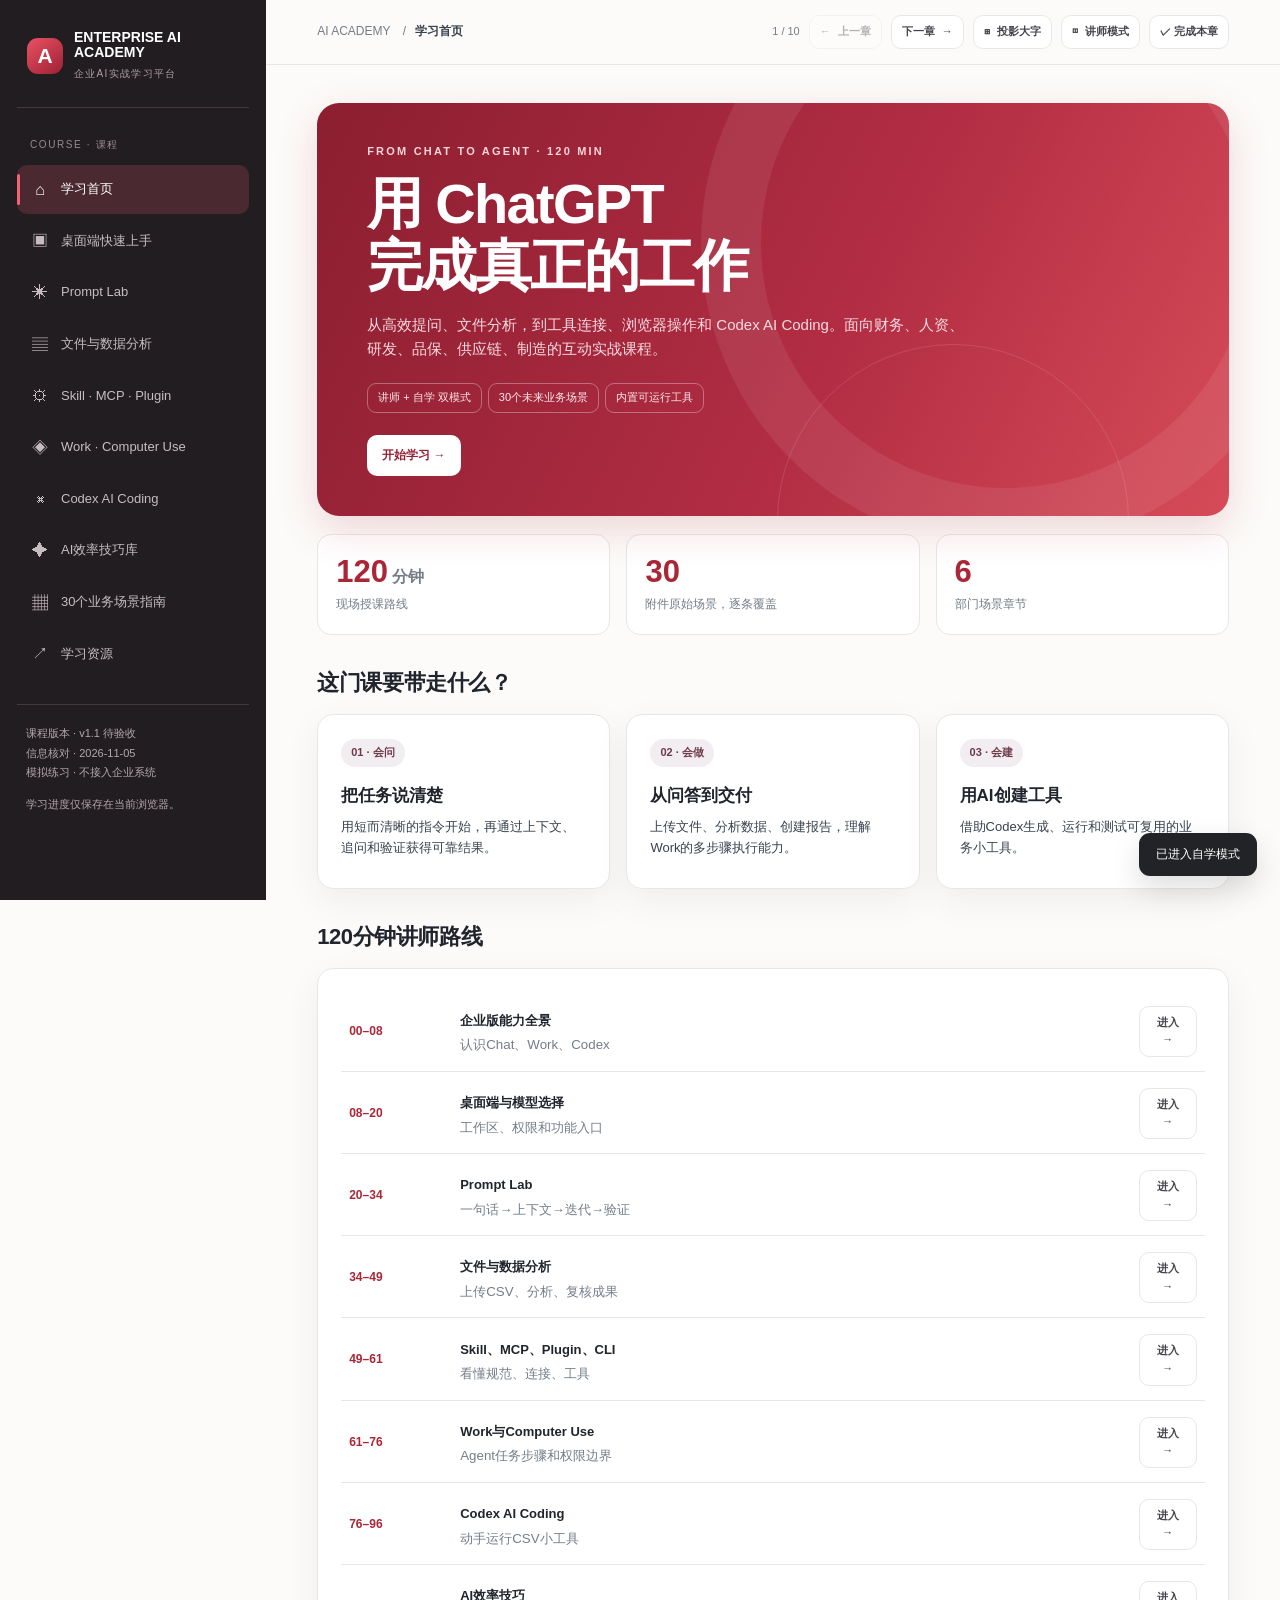
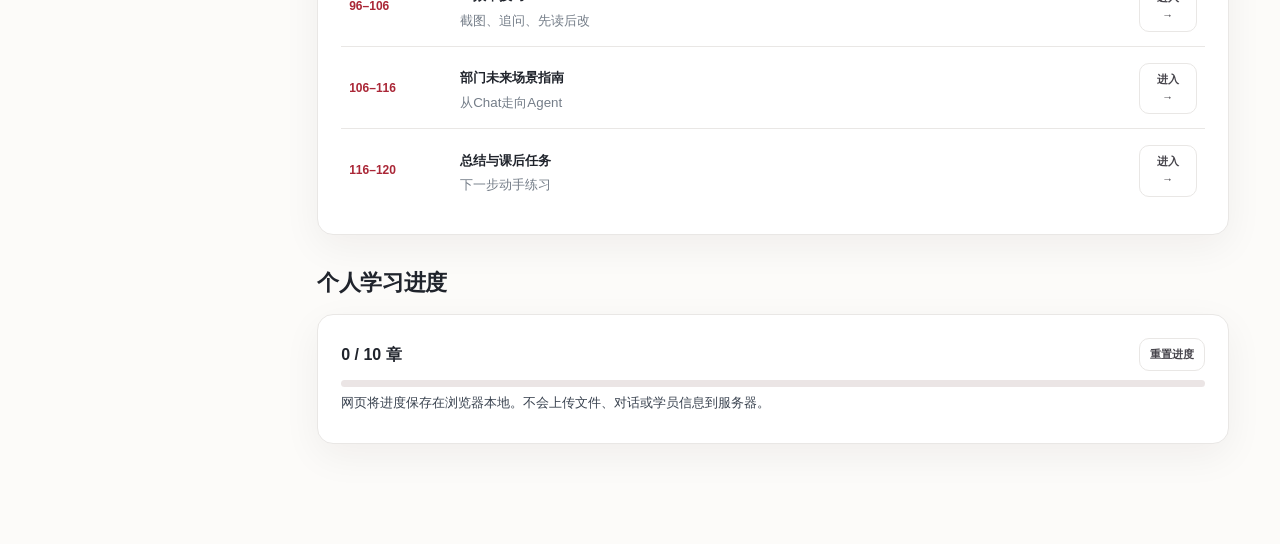
==== commit 2dc83105: "Merge latest main preserving split Use and Build teaching guide" ====
--- a/index.html
+++ b/index.html
@@ -205,7 +205,7 @@
     <a class="nav-link" href="#codex" data-page="codex"><span class="ico">⌘</span>Codex AI Coding<span class="nav-done">✓</span></a>
     <a class="nav-link" href="#tips" data-page="tips"><span class="ico">✦</span>AI效率技巧库<span class="nav-done">✓</span></a>
     <a class="nav-link" href="#cases" data-page="cases"><span class="ico">▦</span>30个业务场景指南<span class="nav-done">✓</span></a>
-    <a class="nav-link" href="#resources" data-page="resources"><span class="ico">↗</span>资源与部署<span class="nav-done">✓</span></a>
+    <a class="nav-link" href="#resources" data-page="resources"><span class="ico">↗</span>学习资源<span class="nav-done">✓</span></a>
     <div class="sidebar-foot"><div>课程版本 · v1.1 待验收</div><div>信息核对 · 2026-11-05</div><div>模拟练习 · 不接入企业系统</div><div style="margin-top:12px">学习进度仅保存在当前浏览器。</div></div>
   </aside>
   <main class="main">
@@ -406,10 +406,9 @@
         <div class="notes">课堂每部门选取一个代表性案例讲解；其余案例在网站中提供完整分步教程，供课后继续实操。涉及系统接口或生产环境的进阶方案须经业务与IT共同评估。</div>
       </section>
       <section class="view" id="page-resources">
-        <div class="page-head"><p class="eyebrow">09 · RESOURCES & DEPLOYMENT</p><h1 class="page-title">课后资源与发布说明</h1><p class="page-intro">学习资源优先使用官方文档。功能变化快，网页上的产品说明以2026年11月5日可查询的官方资料为基础；正式授课前仍应核对企业工作区。</p></div>
+        <div class="page-head"><p class="eyebrow">09 · RESOURCES</p><h1 class="page-title">课后学习资源</h1><p class="page-intro">学习资源优先使用官方文档。功能变化快，网页上的产品说明以2026年11月5日可查询的官方资料为基础；正式授课前仍应核对企业工作区。</p></div>
         <div class="grid2" id="resourceGrid"></div>
-        <h2 class="section-title">上线到GitHub Pages：四步</h2><div class="card"><ol style="line-height:2.25;color:var(--text);font-size:13px;padding-left:22px"><li>在GitHub创建一个仓库，例如 <code>chatgpt-enterprise-academy</code>。</li><li>将 <code>index.html</code> 和 <code>samples/</code> 一起放到仓库根目录。</li><li>进入 <code>Settings → Pages → Build and deployment</code>，选择 <code>Deploy from a branch</code>、<code>main</code>、<code>/(root)</code>。</li><li>发布后通过仓库的Pages地址访问，检查下载链接和所有课程章节。</li></ol><div class="info gold">公开仓库与GitHub Pages并非企业私有内网。发布前确认公司许可，移除任何未经审批的内部信息。若课程需包含非公开数据，应使用企业认可的访问受控平台。</div></div>
-        <h2 class="section-title">讲师上线前检查</h2><div class="card" id="preflight"></div>
+        
         <div class="footer">本课程是内部培训原型，不隶属于OpenAI或DeepLearning.AI。引用课程名称、产品资料仅用于教学。网站交互在本地浏览器执行，不自动调用ChatGPT API、读取企业系统或操作真实桌面软件。 <br/>Design: 企业AI实战学习平台 v1.1-验收分支 · 2026-11-05</div>
       </section>
     </div>
@@ -458,10 +457,8 @@
  ['AI Prompting for Everyone','吴恩达课程：搜索、思考伙伴、创作与代码','https://www.deeplearning.ai/courses/ai-prompting-for-everyone'],
  ['Skills in ChatGPT','OpenAI官方：创建、使用、共享、管理员权限','https://help.openai.com/en/articles/20001066-skills-in-chatgpt'],
  ['Plugins in ChatGPT','OpenAI官方：Skills与连接应用的插件工作流','https://help.openai.com/en/articles/20001256-plugins-in-chatgpt'],
- ['企业浏览器与Computer Use','OpenAI官方：网站与桌面应用访问策略','https://help.openai.com/en/articles/20001510-manage-browser-and-computer-use-in-your-enterprise-workspace'],
- ['GitHub Pages发布源','GitHub官方：Deploy from a branch','https://docs.github.com/en/pages/getting-started-with-github-pages/configuring-a-publishing-source-for-your-github-pages-site']
+ ['企业浏览器与Computer Use','OpenAI官方：网站与桌面应用访问策略','https://help.openai.com/en/articles/20001510-manage-browser-and-computer-use-in-your-enterprise-workspace']
 ];
-const PREFLIGHT=['讲师与学员的Enterprise登录及桌面版本已确认','Work、Codex及插件使用权限已核对','Browser Use与Computer Use管理员规则已确认','培训案例均使用脱敏或模拟数据','本地Codex工作目录与测试文件已准备','所有现场演示都有备用截图或录屏','对外公开的内容已完成公司信息安全审查'];
 const DEMO_CSVS=[
  {name:'采购订单_模拟_1.csv',text:'订单号,料号,数量,交期,供应商\nPO-001,MAT-A,100,2026-11-07,模拟供应商甲\nPO-002,MAT-B,80,2026-11-09,模拟供应商乙\nPO-003,MAT-C,60,2026-11-10,模拟供应商丙'},
  {name:'采购订单_模拟_2.csv',text:'订单号,料号,数量,交期,供应商\nPO-004,MAT-A,30,2026-11-12,模拟供应商甲\nPO-002,MAT-B,80,2026-11-09,模拟供应商乙\nPO-005,MAT-D,120,2026-11-14,模拟供应商丁'},
@@ -599,7 +596,7 @@
      </div></div></details>`}).join('')}</div></section>`;
  }).join('');
 }
-function renderResources(){el('resourceGrid').innerHTML=RESOURCES.map((r,i)=>`<div class="resource"><div class="logo">↗</div><div><h3>${esc(r[0])}</h3><p>${esc(r[1])}</p><a rel="noopener" target="_blank" href="${esc(r[2])}">打开官方资料 ↗</a></div></div>`).join('');let done=new Set(safeGet('academy.preflight',[]));el('preflight').innerHTML=PREFLIGHT.map((v,i)=>`<label class="checkline" style="margin:9px 0"><input type="checkbox" data-preflight="${i}" ${done.has(i)?'checked':''}/>${esc(v)}</label>`).join('')}
+function renderResources(){el('resourceGrid').innerHTML=RESOURCES.map((r,i)=>`<div class="resource"><div class="logo">↗</div><div><h3>${esc(r[0])}</h3><p>${esc(r[1])}</p><a rel="noopener" target="_blank" href="${esc(r[2])}">打开官方资料 ↗</a></div></div>`).join('');}
 // CSV processing: genuinely executes in the browser; no server/network operation.
 function parseCSV(text){text=String(text).replace(/^\uFEFF/,'');let rows=[],row=[],buf='',inside=false;for(let i=0;i<text.length;i++){let c=text[i];if(c==='"'){if(inside&&text[i+1]==='"'){buf+='"';i++}else inside=!inside}else if(c===','&&!inside){row.push(buf);buf=''}else if((c==='\n'||c==='\r')&&!inside){if(c==='\r'&&text[i+1]==='\n')i++;row.push(buf);if(row.some(x=>String(x).trim()!==''))rows.push(row);row=[];buf=''}else buf+=c}if(inside)throw new Error('CSV双引号未闭合');if(buf!==''||row.length){row.push(buf);if(row.some(x=>String(x).trim()!==''))rows.push(row)}return rows}
 function encodeCSV(rows){return '\uFEFF'+rows.map(r=>r.map(v=>{let s=String(v??'');return /[",\r\n]/.test(s)?'"'+s.replace(/"/g,'""')+'"':s}).join(',')).join('\r\n')}
@@ -607,7 +604,7 @@
 let inputCSVs=[],lastMerge=null;
 function loadCSVs(items){inputCSVs=items;lastMerge=null;el('runMerge').disabled=false;el('sourceStatus').textContent=`已载入 ${items.length} 份CSV：${items.map(f=>f.name).join('、')}`;el('mergeResults').innerHTML='';toast(`已载入${items.length}份文件`) }
 function runMerge(){if(!inputCSVs.length)return;try{let expected=['订单号','料号','数量','交期','供应商'];let data=[],errors=[];inputCSVs.forEach(file=>{let parsed=parseCSV(file.text);if(!parsed.length)return;let head=parsed[0].map(x=>x.trim());for(let h of expected)if(!head.includes(h))throw new Error(`${file.name}缺少必需列：${h}`);parsed.slice(1).forEach((row,idx)=>{let obj={};for(let h of expected)obj[h]=row[head.indexOf(h)]??'';obj['来源文件']=file.name;obj['源行号']=idx+2;data.push(obj)})});let seen=new Map();data.forEach((v,i)=>{let issues=[];let key=v['订单号'].trim()+'|'+v['料号'].trim();if(!v['订单号'].trim()||!v['料号'].trim())issues.push('主键缺失');if(seen.has(key))issues.push(`重复订单（首次见于第${seen.get(key)+1}条）`);else seen.set(key,i);if(!v['交期'].trim())issues.push('交期缺失');if(v['数量'].trim()&&!Number.isFinite(Number(v['数量'])))issues.push('数量非数字');v['检查结果']=issues.join('；')||'正常';if(issues.length)errors.push(v)});lastMerge={data,errors};let head=[...expected,'来源文件','源行号','检查结果'];el('mergeResults').innerHTML=`<div class="metric-row"><div class="metric"><strong>${inputCSVs.length}</strong><span>来源文件</span></div><div class="metric"><strong>${data.length}</strong><span>合并记录</span></div><div class="metric"><strong>${errors.length}</strong><span>异常记录（按行）</span></div></div><div class="row" style="margin:16px 0"><button class="btn btn-primary" id="downloadAll">↓ 下载合并结果</button><button class="btn btn-ghost" id="downloadErrors">↓ 下载异常清单</button></div><div class="table-wrap"><table class="result-table"><thead><tr>${head.map(x=>`<th>${esc(x)}</th>`).join('')}</tr></thead><tbody>${data.slice(0,18).map(r=>`<tr class="${r['检查结果']!=='正常'?'bad-row':''}">${head.map(h=>`<td>${esc(r[h])}</td>`).join('')}</tr>`).join('')}</tbody></table></div><p class="micro">仅显示前18行；下载文件包含所有行。本例重复规则为“订单号+料号”完全匹配。重复项不会自动删除，避免误删合法记录。</p>`;el('downloadAll').onclick=()=>downloadCSV([head,...data.map(v=>head.map(h=>v[h]))],'合并结果_模拟.csv');el('downloadErrors').onclick=()=>downloadCSV([head,...errors.map(v=>head.map(h=>v[h]))],'异常清单_模拟.csv');toast('已完成本地合并与异常检查')}catch(e){el('mergeResults').innerHTML=`<div class="info gold">执行失败：${esc(e.message)}</div>`;toast('文件格式检查未通过')}}
-function initHandlers(){window.addEventListener('hashchange',routeFromHash);document.addEventListener('click',e=>{const goBtn=e.target.closest('[data-go]');if(goBtn){location.hash=goBtn.dataset.go;return}const cp=e.target.closest('[data-copy-key]');if(cp){copyText(PROMPTS[cp.dataset.copyKey]);return}const t=e.target.closest('[data-tip]');if(t){const d=el('tipd-'+t.dataset.tip);d.hidden=!d.hidden;t.setAttribute('aria-expanded',String(!d.hidden));t.querySelector('.tip-action-label').textContent=d.hidden?'查看做法':'收起做法';return}const ct=e.target.closest('[data-copy-tip]');if(ct){copyText(TIP_DATA[+ct.dataset.copyTip][3]);return}const caseCopy=e.target.closest('[data-copy-case]');if(caseCopy){copyText(SCENARIOS.find(s=>s.id===caseCopy.dataset.copyCase).chatPrompt);return}const caseTab=e.target.closest('[data-case-tab]');if(caseTab){let outer=el(caseTab.dataset.caseId);outer.querySelectorAll('[data-case-tab]').forEach(b=>b.classList.toggle('selected',b===caseTab));outer.querySelectorAll('[data-case-panel]').forEach(p=>p.classList.toggle('active',p.dataset.casePanel===caseTab.dataset.caseTab));return}const prTask=e.target.closest('[data-prompt-task]');if(prTask){selectPrompt(prTask.dataset.promptTask,promptLevel);return}const prLevel=e.target.closest('[data-prompt-level]');if(prLevel){selectPrompt(promptTask,+prLevel.dataset.promptLevel);return}const step=e.target.closest('[data-step]');if(step){workIdx=+step.dataset.step;renderWork();return}const dep=e.target.closest('#deptJump [data-dept]');if(dep){e.preventDefault();const target='dept-'+dep.dataset.dept;if(!el(target))return;history.pushState(null,'','#'+target);navigateToCaseAnchor(target,{smooth:true});return}});el('mobileToggle').onclick=()=>el('sidebar').classList.toggle('open');el('modeToggle').onclick=()=>setMode(!teacher);el('presentToggle').onclick=()=>setLargeText(!largeText);el('prevChapter').onclick=()=>navigateChapter(-1);el('nextChapter').onclick=()=>navigateChapter(1);el('completeBtn').onclick=()=>{if(completed.has(page))completed.delete(page);else completed.add(page);updateProgress();go(page);toast('学习进度已更新')};el('resetProgress').onclick=()=>{if(confirm('确定清除当前浏览器中的学习进度吗？')){completed.clear();updateProgress();toast('学习进度已重置')}};el('resetPrompt').onclick=()=>selectPrompt(promptTask,promptLevel);el('promptInput').addEventListener('input',updatePromptChecklist);el('copyPrompt').onclick=()=>copyText(el('promptInput').value);el('copyFollow').onclick=()=>copyText(PROMPT_TASKS[promptTask].follow);el('workPrev').onclick=()=>{workIdx=Math.max(0,workIdx-1);renderWork()};el('workNext').onclick=()=>{if(workIdx===WORK_STEPS.length-1){toast('已完成流程演练，尚未执行真实网站任务');return}workIdx++;renderWork()};el('loadSample').onclick=()=>loadCSVs(DEMO_CSVS);el('runMerge').onclick=runMerge;el('csvInput').addEventListener('change',async e=>{try{let files=[...e.target.files];if(files.length===0)return;if(files.length>20)throw new Error('最多选择20个文件');let loaded=await Promise.all(files.map(async f=>({name:f.name,text:await f.text()})));loadCSVs(loaded)}catch(err){toast(err.message)}});el('preflight').addEventListener('change',e=>{if(e.target.matches('[data-preflight]')){let done=new Set(safeGet('academy.preflight',[]));let i=+e.target.dataset.preflight;e.target.checked?done.add(i):done.delete(i);safeSet('academy.preflight',[...done])}});document.addEventListener('keydown',e=>{if(!teacher||e.target?.matches?.('textarea,input,select,[contenteditable="true"]'))return;if(e.shiftKey&&!e.altKey&&!e.ctrlKey&&!e.metaKey&&(e.key==='PageDown'||e.key==='PageUp')){e.preventDefault();navigateChapter(e.key==='PageDown'?1:-1)}})}
+function initHandlers(){window.addEventListener('hashchange',routeFromHash);document.addEventListener('click',e=>{const goBtn=e.target.closest('[data-go]');if(goBtn){location.hash=goBtn.dataset.go;return}const cp=e.target.closest('[data-copy-key]');if(cp){copyText(PROMPTS[cp.dataset.copyKey]);return}const t=e.target.closest('[data-tip]');if(t){const d=el('tipd-'+t.dataset.tip);d.hidden=!d.hidden;t.setAttribute('aria-expanded',String(!d.hidden));t.querySelector('.tip-action-label').textContent=d.hidden?'查看做法':'收起做法';return}const ct=e.target.closest('[data-copy-tip]');if(ct){copyText(TIP_DATA[+ct.dataset.copyTip][3]);return}const caseCopy=e.target.closest('[data-copy-case]');if(caseCopy){copyText(SCENARIOS.find(s=>s.id===caseCopy.dataset.copyCase).chatPrompt);return}const caseTab=e.target.closest('[data-case-tab]');if(caseTab){let outer=el(caseTab.dataset.caseId);outer.querySelectorAll('[data-case-tab]').forEach(b=>b.classList.toggle('selected',b===caseTab));outer.querySelectorAll('[data-case-panel]').forEach(p=>p.classList.toggle('active',p.dataset.casePanel===caseTab.dataset.caseTab));return}const prTask=e.target.closest('[data-prompt-task]');if(prTask){selectPrompt(prTask.dataset.promptTask,promptLevel);return}const prLevel=e.target.closest('[data-prompt-level]');if(prLevel){selectPrompt(promptTask,+prLevel.dataset.promptLevel);return}const step=e.target.closest('[data-step]');if(step){workIdx=+step.dataset.step;renderWork();return}const dep=e.target.closest('#deptJump [data-dept]');if(dep){e.preventDefault();const target='dept-'+dep.dataset.dept;if(!el(target))return;history.pushState(null,'','#'+target);navigateToCaseAnchor(target,{smooth:true});return}});el('mobileToggle').onclick=()=>el('sidebar').classList.toggle('open');el('modeToggle').onclick=()=>setMode(!teacher);el('presentToggle').onclick=()=>setLargeText(!largeText);el('prevChapter').onclick=()=>navigateChapter(-1);el('nextChapter').onclick=()=>navigateChapter(1);el('completeBtn').onclick=()=>{if(completed.has(page))completed.delete(page);else completed.add(page);updateProgress();go(page);toast('学习进度已更新')};el('resetProgress').onclick=()=>{if(confirm('确定清除当前浏览器中的学习进度吗？')){completed.clear();updateProgress();toast('学习进度已重置')}};el('resetPrompt').onclick=()=>selectPrompt(promptTask,promptLevel);el('promptInput').addEventListener('input',updatePromptChecklist);el('copyPrompt').onclick=()=>copyText(el('promptInput').value);el('copyFollow').onclick=()=>copyText(PROMPT_TASKS[promptTask].follow);el('workPrev').onclick=()=>{workIdx=Math.max(0,workIdx-1);renderWork()};el('workNext').onclick=()=>{if(workIdx===WORK_STEPS.length-1){toast('已完成流程演练，尚未执行真实网站任务');return}workIdx++;renderWork()};el('loadSample').onclick=()=>loadCSVs(DEMO_CSVS);el('runMerge').onclick=runMerge;el('csvInput').addEventListener('change',async e=>{try{let files=[...e.target.files];if(files.length===0)return;if(files.length>20)throw new Error('最多选择20个文件');let loaded=await Promise.all(files.map(async f=>({name:f.name,text:await f.text()})));loadCSVs(loaded)}catch(err){toast(err.message)}});document.addEventListener('keydown',e=>{if(!teacher||e.target?.matches?.('textarea,input,select,[contenteditable="true"]'))return;if(e.shiftKey&&!e.altKey&&!e.ctrlKey&&!e.metaKey&&(e.key==='PageDown'||e.key==='PageUp')){e.preventDefault();navigateChapter(e.key==='PageDown'?1:-1)}})}
 function init(){renderTimeline();renderMes();renderWork();renderTips();renderCases();renderResources();selectPrompt('qa',0);updateProgress();setMode(teacher);setLargeText(largeText,false);initHandlers();routeFromHash()}
 init();
 </script>
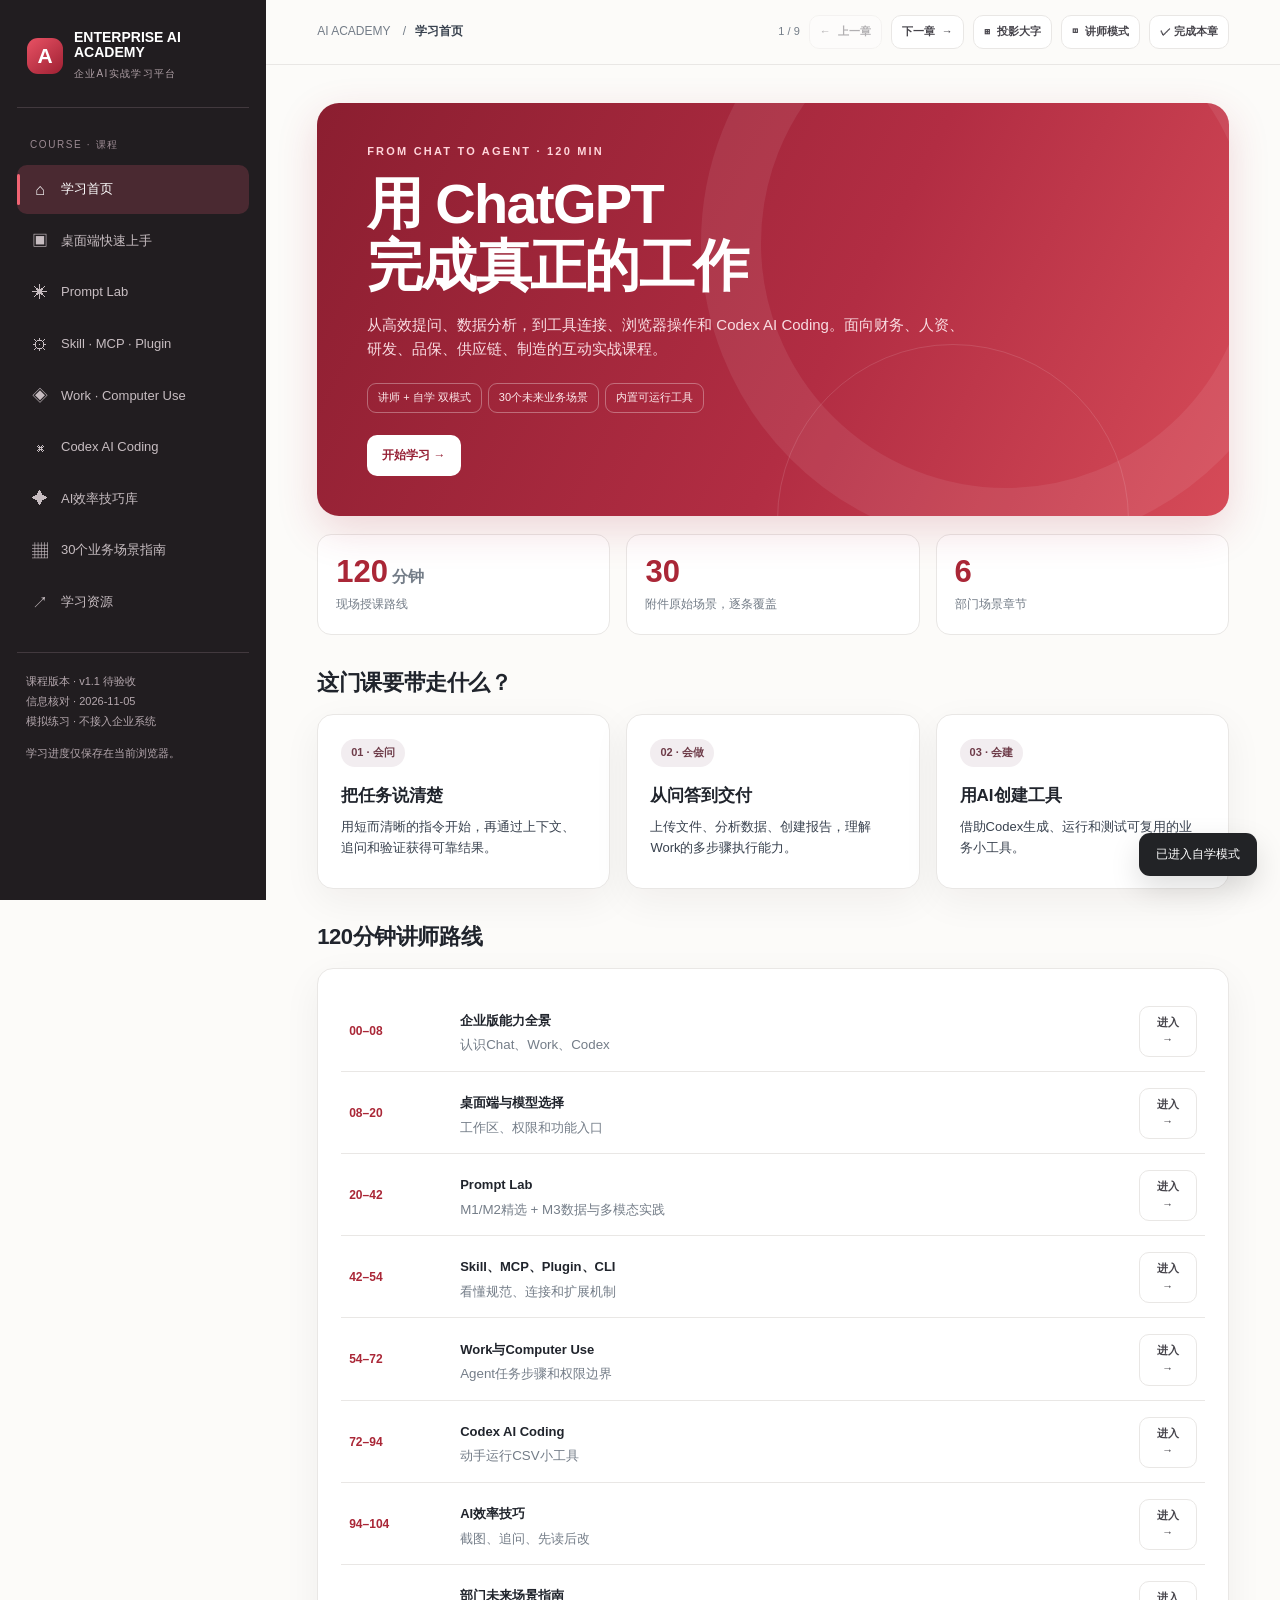
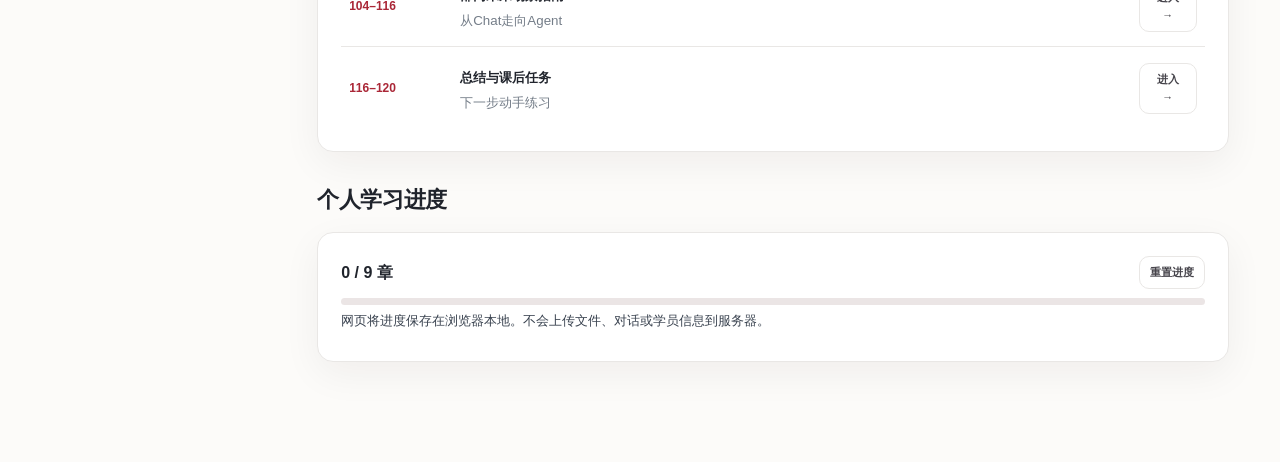
==== commit 1d8c5597: "refactor(course): consolidate file/data learning into Prompt M1 and M3" ====
--- a/index.html
+++ b/index.html
@@ -199,7 +199,6 @@
     <a class="nav-link active" href="#home" data-page="home"><span class="ico">⌂</span>学习首页<span class="nav-done">✓</span></a>
     <a class="nav-link" href="#desktop" data-page="desktop"><span class="ico">▣</span>桌面端快速上手<span class="nav-done">✓</span></a>
     <a class="nav-link" href="#prompt" data-page="prompt"><span class="ico">✳</span>Prompt Lab<span class="nav-done">✓</span></a>
-    <a class="nav-link" href="#files" data-page="files"><span class="ico">▤</span>文件与数据分析<span class="nav-done">✓</span></a>
     <a class="nav-link" href="#tools" data-page="tools"><span class="ico">⚙</span>Skill · MCP · Plugin<span class="nav-done">✓</span></a>
     <a class="nav-link" href="#work" data-page="work"><span class="ico">◈</span>Work · Computer Use<span class="nav-done">✓</span></a>
     <a class="nav-link" href="#codex" data-page="codex"><span class="ico">⌘</span>Codex AI Coding<span class="nav-done">✓</span></a>
@@ -215,13 +214,13 @@
     </header>
     <div class="content">
       <section class="view active" id="page-home">
-        <div class="hero"><div class="eyebrow">FROM CHAT TO AGENT · 120 MIN</div><h1>用 ChatGPT<br/>完成真正的工作</h1><p>从高效提问、文件分析，到工具连接、浏览器操作和 Codex AI Coding。面向财务、人资、研发、品保、供应链、制造的互动实战课程。</p><div><span class="hero-chip">讲师 + 自学 双模式</span><span class="hero-chip">30个未来业务场景</span><span class="hero-chip">内置可运行工具</span></div><div style="margin-top:15px"><button class="btn" data-go="desktop">开始学习 →</button></div></div>
+        <div class="hero"><div class="eyebrow">FROM CHAT TO AGENT · 120 MIN</div><h1>用 ChatGPT<br/>完成真正的工作</h1><p>从高效提问、数据分析，到工具连接、浏览器操作和 Codex AI Coding。面向财务、人资、研发、品保、供应链、制造的互动实战课程。</p><div><span class="hero-chip">讲师 + 自学 双模式</span><span class="hero-chip">30个未来业务场景</span><span class="hero-chip">内置可运行工具</span></div><div style="margin-top:15px"><button class="btn" data-go="desktop">开始学习 →</button></div></div>
         <div class="grid3" style="margin-top:18px"><div class="kpi"><strong>120<span style="font-size:16px"> 分钟</span></strong><span>现场授课路线</span></div><div class="kpi"><strong>30</strong><span>附件原始场景，逐条覆盖</span></div><div class="kpi"><strong>6</strong><span>部门场景章节</span></div></div>
         <h2 class="section-title">这门课要带走什么？</h2>
         <div class="grid3"><div class="card"><span class="pill">01 · 会问</span><h3 style="margin-top:15px">把任务说清楚</h3><p>用短而清晰的指令开始，再通过上下文、追问和验证获得可靠结果。</p></div><div class="card"><span class="pill">02 · 会做</span><h3 style="margin-top:15px">从问答到交付</h3><p>上传文件、分析数据、创建报告，理解Work的多步骤执行能力。</p></div><div class="card"><span class="pill">03 · 会建</span><h3 style="margin-top:15px">用AI创建工具</h3><p>借助Codex生成、运行和测试可复用的业务小工具。</p></div></div>
         <h2 class="section-title">120分钟讲师路线</h2><div class="card"><div id="timeline" class="timeline"></div></div>
         <div class="notes" style="margin-top:14px">讲师提示：开场询问学员“你最近一次使用ChatGPT解决了什么工作？” 不逐个点名，可以请2人分享。结束时引导大家选择一个未来业务场景并完成入门练习。</div>
-        <h2 class="section-title">个人学习进度</h2><div class="card"><div class="row between" style="margin-bottom:9px"><strong id="progressText">0 / 10 章</strong><button class="btn btn-ghost btn-sm" id="resetProgress">重置进度</button></div><div class="meter"><div id="progressFill" class="meter-fill"></div></div><p class="small muted">网页将进度保存在浏览器本地。不会上传文件、对话或学员信息到服务器。</p></div>
+        <h2 class="section-title">个人学习进度</h2><div class="card"><div class="row between" style="margin-bottom:9px"><strong id="progressText">0 / 9 章</strong><button class="btn btn-ghost btn-sm" id="resetProgress">重置进度</button></div><div class="meter"><div id="progressFill" class="meter-fill"></div></div><p class="small muted">网页将进度保存在浏览器本地。不会上传文件、对话或学员信息到服务器。</p></div>
       </section>
       <section class="view" id="page-desktop">
         <div class="page-head"><p class="eyebrow">01 · CHATGPT DESKTOP</p><h1 class="page-title">桌面端快速上手</h1><p class="page-intro">选工作方式、选模型、建项目，再把常用设置调顺手。菜单名称和可用功能以当前版本、账号及企业管理员配置为准。</p></div>
@@ -280,14 +279,6 @@
         <h2 class="section-title">借鉴吴恩达课程：AI不只回答问题</h2><div class="grid3"><div class="lesson"><div class="lesson-step">FIND INFORMATION</div><h3>找信息与核实来源</h3><p>区分模型已有知识、联网搜索与Deep Research；追问出处和数据时效。</p></div><div class="lesson"><div class="lesson-step">THOUGHT PARTNER</div><h3>把AI当思考伙伴</h3><p>让AI反驳你的方案、给不同角度，并指出假设中最薄弱的一环。</p></div><div class="lesson"><div class="lesson-step">CREATE & BUILD</div><h3>让AI帮助创造</h3><p>描述需要的成果，利用文本、图表或Codex做原型，再根据实际体验迭代。</p></div></div>
         <div class="notes" style="margin-top:13px">讲师练习：让全员选择一个工作任务。先用一句话输入ChatGPT，再要求它解释依据或补充条件。请1位学员口头比较“第一次回答”和“第二次回答”的差别。建议14分钟。</div>
         <div class="row" style="margin-top:17px"><a class="btn btn-ghost" href="https://www.deeplearning.ai/courses/ai-prompting-for-everyone" rel="noopener" target="_blank">吴恩达课程官方页面 ↗</a></div>
-      </section>
-      <section class="view" id="page-files">
-        <div class="page-head"><p class="eyebrow">03 · FILES & DATA</p><h1 class="page-title">从原始文件到业务成果</h1><p class="page-intro">真实使用中，不需要手工把Excel逐行复制给AI。先准备好数据与业务口径，再上传文件、提出目标并核对结果。</p></div>
-        <div class="grid2"><div class="card"><h3>课堂主案例 · MES生产日报</h3><p>通过一份完全模拟的日报，理解产量、达成率、直通率、异常分类。以下数据汇总在网页中真实计算，不是调用ChatGPT。</p><div style="margin-top:15px" class="row"><a class="btn btn-primary" href="samples/MES_生产日报_模拟.csv" download>↓ 下载模拟CSV</a><button class="btn btn-ghost" data-copy-key="mesPrompt">复制ChatGPT分析指令</button></div><div class="notes" style="margin-top:15px">讲师操作：在真正的Enterprise Chat中上传这份CSV，让AI说明数据质量、生成趋势图和报告摘要。要求学员从原文件核对总产量与达成率公式。</div></div><div class="card"><h3>从数据到结论的三个关口</h3><ul class="checklist"><li>先检查缺失、重复、字段名称</li><li>指标要有明确分母和计算口径</li><li>报告结论必须标明依据、未知项和限制</li></ul><div class="info gold" style="margin-top:14px">本页展示的是用内置模拟数据进行的规则计算；不会自动分析学员自己的Excel。实际工作请在批准的ChatGPT环境上传文件。</div></div></div>
-        <h2 class="section-title">模拟日报 · 浏览器即时汇总</h2><div class="card"><div class="metric-row" id="mesMetrics"></div><h3 style="font-size:15px;margin-top:20px">异常类别分布</h3><div id="mesDefects"></div><div class="divider"></div><h3 style="font-size:15px">数据明细</h3><div id="mesTable" class="table-wrap"></div></div>
-        <h2 class="section-title">ChatGPT分析指令</h2><div class="codebox" id="mesPromptCode"></div><div class="row" style="margin-top:12px"><button class="btn btn-primary" data-copy-key="mesPrompt">复制后到ChatGPT使用</button><button class="btn btn-ghost" data-go="codex">下一步：用Codex做可复用工具 →</button></div>
-      
-        <div class="card" style="margin-top:21px;border-left:4px solid var(--red)"><div class="row between"><h3>专题互动实验｜Deep Research制造业调研</h3><span class="pill">独立练习页</span></div><p>从调研目标、研究计划、证据质量到报告验收，练习如何识别可信来源；提供视觉检测、预测性维护、3Q验证三个模拟选题。网页不执行真实研究。</p><div class="row" style="margin-top:12px"><a class="btn btn-primary" href="labs/research.html" target="_blank" rel="noopener">进入 Deep Research 实验室 ↗</a></div><div class="notes" style="margin-top:12px">课堂建议：本章节只现场展示“任务单”和“计划审核”约6–8分钟，完整研究交给课后学员，不应在120分钟主课中等待深度研究实时完成。</div></div>
       </section>
       <section class="view" id="page-tools">
         <div class="page-head"><p class="eyebrow">04 · REUSABLE WORKFLOWS</p><h1 class="page-title">Skill、MCP、Plugin、CLI</h1><p class="page-intro">先看 What、Why、How to Use 和 How to Build，再探索公开工具推荐与企业内部自建方向。</p></div>
@@ -419,10 +410,9 @@
 <script>
 const SCENARIOS = [{"id":"case-01","department":"FIN","departmentLabel":"财务 FIN","title":"當收集歷史5年的匯率資訊等","priority":"高","tag":"财务分析","prep":"公开汇率数据、日期范围、币种与统计口径","chatSteps":"搜索权威来源并核对数据日期；整理时间序列；画趋势图并标注数据缺口","chatPrompt":"请查找近5年指定币种的历史汇率数据，优先使用官方或银行公开来源；统一日期和币种口径，列出来源、缺失日期及趋势摘要。","agent":"连接授权的数据服务，周期性更新历史汇率并生成变化报告","requirements":"数据访问授权、口径统一、异常与缺失处理","validation":"随机抽取5个日期与原始发布机构核对；不得把演示汇率当实时汇率"},{"id":"case-02","department":"FIN","departmentLabel":"财务 FIN","title":"計算複雜線性回歸","priority":"高","tag":"数据分析","prep":"回归数据表、变量说明、业务目的","chatSteps":"上传CSV；明确自变量与目标变量；运行回归并检查残差和假设","chatPrompt":"这份数据需要进行线性回归。先识别因变量和自变量，并向我确认有歧义的字段；输出系数、评价指标、残差检查和限制条件。","agent":"将数据预处理、模型计算与报告输出封装为可复用分析流程","requirements":"稳定数据源、分析环境、模型校验规则","validation":"复核抽样计算；报告变量、样本量与模型限制；不把关联当因果"},{"id":"case-03","department":"FIN","departmentLabel":"财务 FIN","title":"使用AI檢查歸類資料","priority":"高","tag":"数据清洗","prep":"待检查Excel、分类规则、样例和异常判定原则","chatSteps":"上传文件；说明分类标准；输出清洗前后变化与待确认清单","chatPrompt":"请按我提供的分类规则检查这份Excel，找出重复、缺失、格式不一致和无法归类的数据；不要删除原始记录，输出修正建议和异常明细。","agent":"开发批量校验工具或连接来源系统自动更新","requirements":"字段字典、规则版本、输出位置","validation":"核对行数与分类合计；所有修改可追溯"},{"id":"case-04","department":"RD","departmentLabel":"研发 RD","title":"異常履歷與維修經驗查詢","priority":"高","tag":"知识检索","prep":"脱敏维修记录、设备手册、故障分类词典","chatSteps":"按设备和现象检索；汇总相似案例；提供记录出处","chatPrompt":"请在这些维修记录中查找与“设备报警、治具无法复位”相似的故障案例，列出处理步骤、适用条件、原始记录位置和仍需排查的问题。","agent":"构建可授权访问的维修知识检索Agent","requirements":"知识更新机制、文档权限、索引/检索连接","validation":"每条建议能回溯到维修记录；未经验证不能直接控制设备"},{"id":"case-05","department":"RD","departmentLabel":"研发 RD","title":"定期每日、每週、每月匯整各治具直通率","priority":"高","tag":"报表自动化","prep":"从数据库导出的治具测试明细、直通率定义","chatSteps":"上传明细；确认分母和重测口径；生成日周月对比","chatPrompt":"请根据附件治具测试明细，按每日/每周/每月计算直通率并生成趋势图。先确认重测记录与分母处理规则，标注异常波动。","agent":"数据库只读查询 + 排程 + 定期报表","requirements":"SQL只读权限、时间口径、报表模板","validation":"随机抽样与原报表比对，不重复统计重测记录"},{"id":"case-06","department":"RD","departmentLabel":"研发 RD","title":"Pilot run所有資訊及文件串聯","priority":"高","tag":"跨表关联","prep":"模拟试产工单、领料、入库和测试记录","chatSteps":"统一试产批次与工单号；关联多张表；列出缺失项","chatPrompt":"我上传了试产工单、领料和入库表。请按工单号和批次建立关联，输出试产过程摘要、无法匹配的记录和待确认数据。","agent":"连接经授权的研发、文档与业务系统，自动串联试产资料","requirements":"跨系统主键、权限、数据质量校验","validation":"关联行可追溯，不能用模糊匹配替代业务主键"},{"id":"case-07","department":"QA","departmentLabel":"品保 QA","title":"品質數據整理、異常分類及報表摘要","priority":"高","tag":"质量分析","prep":"模拟IQC/IPQC/FT2/OQC检验明细、缺陷分类表","chatSteps":"检查字段；统计不合格率与缺陷分布；生成摘要","chatPrompt":"请分析这份检验记录，说明统计口径，生成缺陷Pareto、工序对比和本周异常摘要，并给出需要人工核实的项目。","agent":"通过受控数据接口获取检验记录，自动计算和成稿","requirements":"质量数据接口、缺陷口径、质量审核","validation":"缺陷数量与批次统计不混用；原始数值可复核"},{"id":"case-08","department":"QA","departmentLabel":"品保 QA","title":"供應商稽核資料整理及稽核重點彙整","priority":"高","tag":"稽核准备","prep":"脱敏历史稽核记录、IQC、SCAR及供应商回复","chatSteps":"按供应商合并资料；找历史未关闭项；整理稽核提纲","chatPrompt":"请汇总附件中的供应商历史稽核与质量异常记录，列出重复问题、未关闭措施、证据缺口，并生成稽核前核查清单。","agent":"构建供应商质量知识库和稽核准备助手","requirements":"资料权限、供应商身份匹配、定期同步","validation":"每个稽核问题附原始依据，不替代正式稽核判定"},{"id":"case-09","department":"QA","departmentLabel":"品保 QA","title":"SCAR／CAPA內容摘要、改善措施及回覆重點整理","priority":"高","tag":"文档审查","prep":"脱敏SCAR/CAPA/8D和回复文件","chatSteps":"抽取问题、原因、措施、验证证据；输出缺口清单","chatPrompt":"请整理这份CAPA，检查问题描述、原因分析、纠正措施和有效性验证证据是否齐全；只指出风险和待确认项，不替我批准关闭。","agent":"建立可复用审阅Skill与审批工作流","requirements":"CAPA标准、文件版本、人工审批","validation":"完整性检查不等于有效性验证；保留审核人"},{"id":"case-10","department":"QA","departmentLabel":"品保 QA","title":"SOP／SIP／規格文件摘要與差異比對","priority":"中","tag":"版本比对","prep":"新旧版本SOP/SIP及规格文件","chatSteps":"逐条比较版本；重点识别参数、判定标准和步骤变化","chatPrompt":"比较这两版SOP，列出新增、删除、修改条款，特别标注参数和检验标准差异；为每一项标注页码与原文依据。","agent":"标准差异审查Skill + 受控文档库","requirements":"版本管理、文档权限、差异确认流程","validation":"对扫描件可能识别不完整；人工确认关键参数"},{"id":"case-11","department":"QA","departmentLabel":"品保 QA","title":"由承辦人定義規則，透過AI進行檢查及修正","priority":"中","tag":"AI Coding","prep":"模拟PDF文件清单、文件命名规范","chatSteps":"先生成命名审核表；必要时让Codex写安全的批处理工具","chatPrompt":"检查这些文件名是否符合“部门_日期_文件类型_版本”规则，列出不合规项和建议新名称，不要直接覆盖或重命名原文件。","agent":"在授权文件夹中由Codex/工具执行批量检查与重命名","requirements":"文件读写权限、规则版本、备份与回滚","validation":"先预览后确认，记录更名前后映射"},{"id":"case-12","department":"SCM","departmentLabel":"供应链 SCM","title":"自動生成MRP分析報表與缺料風險摘要","priority":"高","tag":"缺料分析","prep":"MRP导出表、库存量、需求量、到货日期","chatSteps":"上传MRP；计算缺口；按预计影响时间排序","chatPrompt":"请分析附件MRP数据，按料号计算供需差额，识别缺料风险并输出风险等级、影响时间和需采购确认的项目。","agent":"经授权连接ERP数据，按周期生成缺料预警","requirements":"ERP只读权限、库存与在途口径","validation":"不凭空补齐库存或交期；缺料公式需对账"},{"id":"case-13","department":"SCM","departmentLabel":"供应链 SCM","title":"庫存需求預測與情境模擬分析","priority":"中","tag":"预测模拟","prep":"历史需求、库存、补货周期与安全库存","chatSteps":"建立基础预测和情景对比；说明不确定性","chatPrompt":"基于附件的历史需求与库存数据，建立保守/基准/乐观三个情景，比较缺料概率与库存压力，并说明模型假设。","agent":"自动取数 + 预测模型 + 情景模拟报告","requirements":"长期数据、预测精度跟踪、业务审批","validation":"进行回测；不能把预测值当确定结果"},{"id":"case-14","department":"SCM","departmentLabel":"供应链 SCM","title":"自動生成交期追蹤與催料管理清單","priority":"中","tag":"订单跟催","prep":"采购订单、承诺交期、实收数量","chatSteps":"输出临期/逾期清单；生成跟催邮件草稿","chatPrompt":"请检查这些采购订单，找出已逾期和7天内到期但尚未足量到货的项目，生成优先级清单和给供应商的邮件草稿。","agent":"连接订单系统和授权邮件，审批后发送","requirements":"ERP权限、邮件授权、发送审批","validation":"避免自动发送错误对象或错误数量"},{"id":"case-15","department":"SCM","departmentLabel":"供应链 SCM","title":"出貨報表自動化整合與產出","priority":"低","tag":"报表合并","prep":"模拟出货明细、订单与车间产出表","chatSteps":"多表匹配；汇总订单与出货状态；发现不一致","chatPrompt":"请合并订单、车间产出和出货记录，按订单号核对数量与日期，列出无法匹配或数量不一致的记录。","agent":"RPA/数据接口定期导出并整合","requirements":"跨系统字段字典、输出模板、异常日志","validation":"多表主键不能靠猜测；保留明细追溯"},{"id":"case-16","department":"SCM","departmentLabel":"供应链 SCM","title":"出貨與物流狀態自動追蹤預警","priority":"中","tag":"物流追踪","prep":"测试运单号、物流公开查询结果","chatSteps":"从已取得的信息中整理状态；标注待更新记录","chatPrompt":"请根据附件运单和物流状态记录，识别异常停滞、延迟和缺少轨迹的订单，并生成需要人工核实的清单。","agent":"授权浏览器/物流API定时查询并提醒","requirements":"物流平台权限、查询频率、通知审批","validation":"网站可用性和查询结果可靠性需单独验证"},{"id":"case-17","department":"MFG","departmentLabel":"制造 MFG","title":"每天自動整理報表數據","priority":"高","tag":"生产报表","prep":"模拟MES日报CSV、指标口径","chatSteps":"生成产量、达成率、直通率及异常摘要","chatPrompt":"请分析MES日报，先检查数据完整性，再统计各产线产量、达成率、直通率和异常Top5，输出供生产例会使用的摘要。","agent":"MES只读数据接口 + 定时计算 + 审核后分发","requirements":"MES接口、口径、审批、定时运行环境","validation":"与现有生产报表逐项对账"},{"id":"case-18","department":"MFG","departmentLabel":"制造 MFG","title":"下關鍵字提示詞自動找出對應SOP位置","priority":"高","tag":"知识检索","prep":"受控SOP清单或已授权文件","chatSteps":"按工序设备和关键词定位文档及对应章节","chatPrompt":"请在上传的SOP目录与文件中查找“换线首件确认”相关要求，返回准确文件名、版本、章节及需要确认的信息。","agent":"连接受控文档库，建立权限继承的RAG检索","requirements":"受控文档接入、更新索引、访问授权","validation":"旧版与新版要区分，不能凭印象生成制度"},{"id":"case-19","department":"MFG","departmentLabel":"制造 MFG","title":"生產異常即時預警","priority":"高","tag":"异常预警","prep":"脱敏生产异常历史、异常编码规则","chatSteps":"从历史记录总结风险指标与阈值候选","chatPrompt":"请根据历史生产异常记录，按工序、设备和异常类型归纳规律，并提出可验证的异常预警规则候选，区分事实和假设。","agent":"实时数据采集 + 规则/模型服务 + 告警闭环","requirements":"实时接口、低误报、告警负责人","validation":"历史数据分析不等于实时监控；先评估误报漏报"},{"id":"case-20","department":"MFG","departmentLabel":"制造 MFG","title":"AI彙整資訊、縮短根因分析時間","priority":"高","tag":"根因分析","prep":"批次、工序、设备、参数及缺陷数据","chatSteps":"关联异常批次与过程因素；输出待验证假设","chatPrompt":"请对比异常批次与正常批次的生产数据，寻找差异最大的过程因素，给出有证据的关联和下一步验证建议。","agent":"多源生产数据关联 + 根因辅助模型","requirements":"MES/质量数据联通、标识码、实验验证","validation":"不可把统计相关当成根因结论"},{"id":"case-21","department":"MFG","departmentLabel":"制造 MFG","title":"ESG環境監控結合AI","priority":"高","tag":"环境数据","prep":"模拟温湿度、能耗及监测阈值","chatSteps":"分析趋势和超限点；生成监测日报","chatPrompt":"请分析附件中的环境监测记录，按区域统计温湿度与能耗趋势，找出超限和异常变化时间段，输出待确认清单。","agent":"环境数据持续接入 + 异常监测 + 通知","requirements":"监测设备接口、阈值维护、报警流程","validation":"涉及安全环保问题仍按正式体系处置"},{"id":"case-22","department":"HR","departmentLabel":"人资 HR","title":"自動查詢人资管理系统系統後產出月報","priority":"高","tag":"人资报表","prep":"脱敏人员统计汇总和组织定义","chatSteps":"统计月末人数及变化；说明口径","chatPrompt":"请根据脱敏人员汇总表生成本月人数报告，按部门统计月初、月末和净变化，列出重复与口径不一致的记录。","agent":"授权人资系统取数并自动生成月报","requirements":"敏感数据权限、岗位权限、审计记录","validation":"不上传未经批准的个人敏感信息"},{"id":"case-23","department":"HR","departmentLabel":"人资 HR","title":"自動查詢人资管理系统系統後產出通知單","priority":"高","tag":"通知自动化","prep":"模拟假期余额、截止日期与通知规则","chatSteps":"识别需要提醒的人员并生成通知草稿","chatPrompt":"请根据模拟的假期余额表生成待提醒清单和个性化通知草稿；先检查日期规则，不要发送任何邮件。","agent":"授权获取余额，审批后分批发送通知","requirements":"HR权限、消息授权、审批和留痕","validation":"真实余额和人员信息须依法合规处理"},{"id":"case-24","department":"HR","departmentLabel":"人资 HR","title":"薪資市場行情分析、HR案例分析","priority":"中","tag":"外部研究","prep":"公开政府统计数据、岗位职级定义","chatSteps":"检索权威来源；比较样本和时间范围","chatPrompt":"请收集公开的目标地区同类岗位薪酬统计资料，标注机构、发布时间、样本口径和适用范围，避免把网帖当官方统计。","agent":"定期公开信息收集 + 内部审核报告","requirements":"公开数据源、岗位口径、发布审核","validation":"薪资参考不直接决定个人薪酬"},{"id":"case-25","department":"HR","departmentLabel":"人资 HR","title":"HR工作規章及制度查詢","priority":"中","tag":"制度问答","prep":"已批准发布的HR规章制度","chatSteps":"上传现行制度；按条款查找和引用","chatPrompt":"请在当前有效的HR制度文件中查找年假申请流程，给出文件名、版本、章节引用；如没有依据请直接说明。","agent":"建立有权限控制的制度知识问答助手","requirements":"受控文件库、版本更新、访问权限","validation":"不得将失效制度作为现行规定"},{"id":"case-26","department":"HR","departmentLabel":"人资 HR","title":"員工離職原因分析","priority":"中","tag":"趋势分析","prep":"脱敏离职原因编码和时间维度","chatSteps":"分类原因与趋势；避免个人标签化","chatPrompt":"请对脱敏的离职原因记录做主题分类，按月份/部门聚合趋势，说明样本局限，避免推断任何个人动机。","agent":"授权接入HR分析数据，周期性更新报告","requirements":"脱敏、最小权限、统计阈值","validation":"不根据少量信息推断个体特征"},{"id":"case-27","department":"HR","departmentLabel":"人资 HR","title":"優化薪資報表與流程","priority":"中","tag":"敏感报表","prep":"模拟薪资汇总表和计算规则","chatSteps":"核对列字段、汇总公式与异常项","chatPrompt":"请检查这份模拟薪资报表的字段和公式一致性，列出疑似异常及需要人工核实的项目；不做工资发放决定。","agent":"经授权的报表处理程序 + 双人复核","requirements":"严格权限、加密存储、审批与审计","validation":"敏感真实薪资不进入公开演示或公共网页"},{"id":"case-28","department":"HR","departmentLabel":"人资 HR","title":"自動於報到前發送郵件","priority":"中","tag":"流程提醒","prep":"模拟入职日期、部门及通知模板","chatSteps":"生成待发送通知草稿；检查时间与对象","chatPrompt":"请根据模拟入职清单生成报到前通知草稿，列出收件人、发送日期和需核实字段，先不要发送。","agent":"连接授权日历和邮件，按规则提醒","requirements":"邮件/日历授权、隐私与发送审批","validation":"发送前核对身份、日期和收件人"},{"id":"case-29","department":"HR","departmentLabel":"人资 HR","title":"自動發送會議通知","priority":"中","tag":"会议自动化","prep":"读书会时间表、成员名单（模拟）","chatSteps":"检查冲突、生成议程和邀请文案","chatPrompt":"请根据这份读书会安排表整理未来四周活动，生成会议通知与议程，并标记信息不完整的场次。","agent":"连接日历和通知系统，按确认后的计划创建邀请","requirements":"日历权限、会议冲突与确认机制","validation":"避免重复发送和错误取消会议"},{"id":"case-30","department":"HR","departmentLabel":"人资 HR","title":"自動發送通知提醒負責單位安排教育訓練","priority":"中","tag":"培训管理","prep":"年度培训计划、负责人和节点","chatSteps":"识别临期项、生成提醒清单","chatPrompt":"请根据年度教育训练计划识别未来14天应准备的事项，按负责人输出提醒清单和通知草稿，标注缺失信息。","agent":"连接计划台账与授权通知渠道，定期提醒","requirements":"状态数据源、消息权限、触发与日志","validation":"提醒不能替代完成确认；逾期判定要用业务规则"}];
 const DEPARTMENTS=[['FIN','财务 FIN','公开信息检索 / 数据处理'],['RD','研发 RD','工程知识 / 试产数据'],['QA','品保 QA','质量文件 / 风险审查'],['SCM','供应链 SCM','计划 / 采购 / 物流'],['MFG','制造 MFG','MES / 现场过程'],['HR','人资 HR','制度 / 报表 / 提醒']];
-const PAGES={home:'学习首页',desktop:'桌面端快速上手',prompt:'Prompt Lab',files:'文件与数据分析',tools:'Skill · MCP · Plugin',work:'Work · Computer Use',codex:'Codex AI Coding',tips:'AI效率技巧库',cases:'业务场景指南',resources:'资源与部署'};
-const LESSONS=[['00–08','企业版能力全景','认识Chat、Work、Codex','desktop'],['08–20','桌面端与模型选择','工作区、权限和功能入口','desktop'],['20–34','Prompt Lab','一句话→上下文→迭代→验证','prompt'],['34–49','文件与数据分析','上传CSV、分析、复核成果','files'],['49–61','Skill、MCP、Plugin、CLI','看懂规范、连接、工具','tools'],['61–76','Work与Computer Use','Agent任务步骤和权限边界','work'],['76–96','Codex AI Coding','动手运行CSV小工具','codex'],['96–106','AI效率技巧','截图、追问、先读后改','tips'],['106–116','部门未来场景指南','从Chat走向Agent','cases'],['116–120','总结与课后任务','下一步动手练习','resources']];
+const PAGES={home:'学习首页',desktop:'桌面端快速上手',prompt:'Prompt Lab',tools:'Skill · MCP · Plugin',work:'Work · Computer Use',codex:'Codex AI Coding',tips:'AI效率技巧库',cases:'业务场景指南',resources:'资源与部署'};
+const LESSONS=[['00–08','企业版能力全景','认识Chat、Work、Codex','desktop'],['08–20','桌面端与模型选择','工作区、权限和功能入口','desktop'],['20–42','Prompt Lab','M1/M2精选 + M3数据与多模态实践','prompt'],['42–54','Skill、MCP、Plugin、CLI','看懂规范、连接和扩展机制','tools'],['54–72','Work与Computer Use','Agent任务步骤和权限边界','work'],['72–94','Codex AI Coding','动手运行CSV小工具','codex'],['94–104','AI效率技巧','截图、追问、先读后改','tips'],['104–116','部门未来场景指南','从Chat走向Agent','cases'],['116–120','总结与课后任务','下一步动手练习','resources']];
 const PROMPTS={
- mesPrompt:'请分析我上传的MES模拟生产日报。先检查数据完整性，再按产线统计计划产量、实际产量、达成率，以及投入数与合格数形成的直通率；列出异常类别、主要问题和需要现场核实的事项。请明确指标口径，提供表格、简要图表和管理摘要，不要把相关性误判为根因。',
  sopSkill:'Skill：SOP版本差异审查\n适用范围：对比两版已授权的SOP/SIP文件。\n输入：旧版、新版、必要的变更要求。\n步骤：确认文件名及版本→逐章节比对→重点检查参数、检验标准、操作步骤→列出带页码的差异→生成待人工确认项。\n输出：差异表、潜在影响、证据定位、未确认项。\n限制：不得自动批准或发布文件。',
  workPrompt:'请研究三家公开物流服务商的服务信息，比较其公开服务范围、运输方式与特点。每条结论标注官网来源链接；如网页无法访问请记录“未核实”。不要登录内部系统、填写表单或提交任何请求。最后输出一页对比表和待核实清单。',
  codexPrompt:'请在当前空白练习目录里开发一个本地CSV批量处理工具。读取多份结构相同的采购订单CSV，合并为一个文件，识别按“订单号+料号”重复的记录及缺失交期。保持原始文件不变，生成“合并结果.csv”和“异常清单.csv”。先检查我提供的样例数据，再实现、运行测试并说明如何使用；不要访问网络或读取其他目录。'
@@ -464,14 +454,13 @@
  {name:'采购订单_模拟_2.csv',text:'订单号,料号,数量,交期,供应商\nPO-004,MAT-A,30,2026-11-12,模拟供应商甲\nPO-002,MAT-B,80,2026-11-09,模拟供应商乙\nPO-005,MAT-D,120,2026-11-14,模拟供应商丁'},
  {name:'采购订单_模拟_3.csv',text:'订单号,料号,数量,交期,供应商\nPO-006,MAT-B,90,2026-11-18,模拟供应商乙\nPO-007,MAT-C,45,2026-11-20,模拟供应商丙\nPO-008,MAT-E,70,,模拟供应商戊'}
 ];
-const MES_DATA=[['2026-10-26','A线',1000,960,990,948,'设备停机'],['2026-10-27','A线',1000,980,1000,976,'无'],['2026-10-28','B线',800,720,760,710,'物料延迟'],['2026-10-29','A线',1000,910,940,900,'换线耗时'],['2026-10-30','B线',800,790,800,782,'无'],['2026-10-31','B线',800,750,775,740,'设备停机']];
 function el(id){return document.getElementById(id)}
 function esc(s){return String(s??'').replace(/[&<>"']/g,c=>({'&':'&amp;','<':'&lt;','>':'&gt;','"':'&quot;',"'":'&#39;'}[c]))}
 function toast(s){const t=el('toast');t.textContent=s;t.classList.add('show');clearTimeout(window._toastTimer);window._toastTimer=setTimeout(()=>t.classList.remove('show'),2600)}
 async function copyText(s){try{await navigator.clipboard.writeText(String(s));toast('已复制到剪贴板')}catch(e){const ta=document.createElement('textarea');ta.value=String(s);document.body.appendChild(ta);ta.select();try{document.execCommand('copy');toast('已复制到剪贴板')}catch{toast('复制失败，请手动选择文字')}ta.remove()}}
 function safeGet(k,def){try{return JSON.parse(localStorage.getItem(k))??def}catch{return def}}
 function safeSet(k,v){try{localStorage.setItem(k,JSON.stringify(v))}catch{}}
-let completed=new Set(safeGet('academy.done',[]));let page='home';let teacher=!!safeGet('academy.teacher',false);let largeText=!!safeGet('academy.largeText',false);
+const savedCompleted=safeGet('academy.done',[]);let completed=new Set((Array.isArray(savedCompleted)?savedCompleted:[]).filter(k=>Object.prototype.hasOwnProperty.call(PAGES,k)));let page='home';let teacher=!!safeGet('academy.teacher',false);let largeText=!!safeGet('academy.largeText',false);
 function go(next,options={}){if(!PAGES[next])next='home';page=next;if(options.updateHash!==false&&location.hash!=='#'+next)location.hash=next;document.querySelectorAll('.view').forEach(e=>e.classList.toggle('active',e.id==='page-'+next));document.querySelectorAll('.nav-link').forEach(n=>n.classList.toggle('active',n.dataset.page===next));el('bread').textContent=PAGES[next];el('sidebar').classList.remove('open');if(!options.preserveScroll)window.scrollTo({top:0,behavior:'instant'});el('completeBtn').textContent=completed.has(next)?'✓ 已学本章':'✓ 完成本章';updateChapterNav()}
 function updateChapterNav(){const keys=Object.keys(PAGES),idx=keys.indexOf(page);el('chapterCount').textContent=(idx+1)+' / '+keys.length;el('prevChapter').disabled=idx<=0;el('nextChapter').disabled=idx<0||idx>=keys.length-1}
 function navigateChapter(delta){const keys=Object.keys(PAGES),idx=keys.indexOf(page),target=keys[idx+delta];if(target)go(target)}
@@ -502,6 +491,7 @@
 }
 function routeFromHash(){
  const hash=decodeURIComponent(location.hash.slice(1));
+ if(hash==='files'){history.replaceState(null,'','#prompt-m3-data');if(window.routeInlineCourse?.('prompt-m3-data'))return;go('prompt',{updateHash:false});return;}
  if(window.routeInlineCourse?.(hash))return;
  if(/^(dept-(FIN|RD|QA|SCM|MFG|HR)|case-\d{2})$/.test(hash)&&navigateToCaseAnchor(hash,{smooth:false}))return;
  go(hash||'home',{updateHash:false});
@@ -514,7 +504,6 @@
 let promptTask='qa',promptLevel=0;
 function selectPrompt(task,level){promptTask=task;promptLevel=level;document.querySelectorAll('[data-prompt-task]').forEach(b=>b.classList.toggle('selected',b.dataset.promptTask===task));document.querySelectorAll('[data-prompt-level]').forEach(b=>b.classList.toggle('selected',Number(b.dataset.promptLevel)===level));el('promptInput').value=PROMPT_TASKS[task].levels[level];el('nextPrompt').textContent=PROMPT_TASKS[task].follow;updatePromptChecklist()}
 function updatePromptChecklist(){let val=el('promptInput').value;let len=val.length;let rules=[['任务是否明确',/分析|统计|整理|对比|检查|找出|识别|生成/.test(val),'描述希望AI执行的具体动作'],['是否提供必要背景',/附件|工序|批次|采购|需求|库存|培训|计划|数据|品质/.test(val),'业务字段、文件或处理对象'],['是否提出输出要求',/表|摘要|清单|结论|Top|图|报告|优先级/.test(val),'让结果有明确的交付形态'],['是否要求验证或限制',/核对|原始|缺失|重复|公式|依据|不要|待确认|口径|验证/.test(val),'高风险任务尤其需要依据与限制']];el('promptChecklist').innerHTML=rules.map(([name,ok,hint])=>`<div class="row" style="align-items:flex-start;gap:10px"><span style="color:${ok?'#2e8060':'#bd9945'}">${ok?'✓':'○'}</span><div><strong style="font-size:12px">${esc(name)}</strong><div class="micro">${esc(hint)}</div></div></div>`).join('')+`<p class="micro">当前 ${len} 字。此检查只判断是否出现相关表达，并不评估任务结果好坏；短Prompt完全可以很好。</p>`}
-function renderMes(){const sums=MES_DATA.reduce((a,r)=>{a.plan+=r[2];a.actual+=r[3];a.input+=r[4];a.ok+=r[5];return a},{plan:0,actual:0,input:0,ok:0});const p=n=>`${(n*100).toFixed(1)}%`;el('mesMetrics').innerHTML=`<div class="metric"><strong>${sums.actual.toLocaleString()}</strong><span>实际产量 / 件</span></div><div class="metric"><strong>${p(sums.actual/sums.plan)}</strong><span>计划达成率 = 实际 / 计划</span></div><div class="metric"><strong>${p(sums.ok/sums.input)}</strong><span>直通率 = 合格 / 投入</span></div>`;const freq={};MES_DATA.forEach(r=>{if(r[6]!=='无')freq[r[6]]=(freq[r[6]]||0)+1});const max=Math.max(...Object.values(freq));el('mesDefects').innerHTML=Object.entries(freq).map(([name,n])=>`<div style="margin-bottom:12px"><div class="row between" style="font-size:12px"><span>${esc(name)}</span><b>${n}条</b></div><div class="bar"><i style="width:${n/max*100}%"></i></div></div>`).join('');el('mesTable').innerHTML=`<table class="result-table"><thead><tr>${['日期','产线','计划产量','实际产量','投入数','合格数','异常类别'].map(h=>`<th>${h}</th>`).join('')}</tr></thead><tbody>${MES_DATA.map(r=>`<tr>${r.map(v=>`<td>${esc(v)}</td>`).join('')}</tr>`).join('')}</tbody></table>`;el('mesPromptCode').textContent=PROMPTS.mesPrompt;el('codexPromptCode').textContent=PROMPTS.codexPrompt}
 let workIdx=0;function renderWork(){el('workStepper').innerHTML=WORK_STEPS.map((v,i)=>`<button data-step="${i}" class="${i===workIdx?'active':''}" aria-label="第${i+1}步">${i+1}</button>`).join('');const v=WORK_STEPS[workIdx];el('workStepContent').innerHTML=`<div class="eyebrow">STEP ${workIdx+1} / ${WORK_STEPS.length}</div><h3 style="margin:0 0 10px">${esc(v[0])}</h3><p style="font-size:13px;color:var(--text)">${esc(v[1])}</p><p class="micro">${esc(v[2])}</p>`;el('workPrev').disabled=workIdx===0;el('workNext').textContent=workIdx===WORK_STEPS.length-1?'完成演练 ✓':'下一步 →';}
 
 const TIP_ICON_PATHS=[
@@ -605,7 +594,7 @@
 function loadCSVs(items){inputCSVs=items;lastMerge=null;el('runMerge').disabled=false;el('sourceStatus').textContent=`已载入 ${items.length} 份CSV：${items.map(f=>f.name).join('、')}`;el('mergeResults').innerHTML='';toast(`已载入${items.length}份文件`) }
 function runMerge(){if(!inputCSVs.length)return;try{let expected=['订单号','料号','数量','交期','供应商'];let data=[],errors=[];inputCSVs.forEach(file=>{let parsed=parseCSV(file.text);if(!parsed.length)return;let head=parsed[0].map(x=>x.trim());for(let h of expected)if(!head.includes(h))throw new Error(`${file.name}缺少必需列：${h}`);parsed.slice(1).forEach((row,idx)=>{let obj={};for(let h of expected)obj[h]=row[head.indexOf(h)]??'';obj['来源文件']=file.name;obj['源行号']=idx+2;data.push(obj)})});let seen=new Map();data.forEach((v,i)=>{let issues=[];let key=v['订单号'].trim()+'|'+v['料号'].trim();if(!v['订单号'].trim()||!v['料号'].trim())issues.push('主键缺失');if(seen.has(key))issues.push(`重复订单（首次见于第${seen.get(key)+1}条）`);else seen.set(key,i);if(!v['交期'].trim())issues.push('交期缺失');if(v['数量'].trim()&&!Number.isFinite(Number(v['数量'])))issues.push('数量非数字');v['检查结果']=issues.join('；')||'正常';if(issues.length)errors.push(v)});lastMerge={data,errors};let head=[...expected,'来源文件','源行号','检查结果'];el('mergeResults').innerHTML=`<div class="metric-row"><div class="metric"><strong>${inputCSVs.length}</strong><span>来源文件</span></div><div class="metric"><strong>${data.length}</strong><span>合并记录</span></div><div class="metric"><strong>${errors.length}</strong><span>异常记录（按行）</span></div></div><div class="row" style="margin:16px 0"><button class="btn btn-primary" id="downloadAll">↓ 下载合并结果</button><button class="btn btn-ghost" id="downloadErrors">↓ 下载异常清单</button></div><div class="table-wrap"><table class="result-table"><thead><tr>${head.map(x=>`<th>${esc(x)}</th>`).join('')}</tr></thead><tbody>${data.slice(0,18).map(r=>`<tr class="${r['检查结果']!=='正常'?'bad-row':''}">${head.map(h=>`<td>${esc(r[h])}</td>`).join('')}</tr>`).join('')}</tbody></table></div><p class="micro">仅显示前18行；下载文件包含所有行。本例重复规则为“订单号+料号”完全匹配。重复项不会自动删除，避免误删合法记录。</p>`;el('downloadAll').onclick=()=>downloadCSV([head,...data.map(v=>head.map(h=>v[h]))],'合并结果_模拟.csv');el('downloadErrors').onclick=()=>downloadCSV([head,...errors.map(v=>head.map(h=>v[h]))],'异常清单_模拟.csv');toast('已完成本地合并与异常检查')}catch(e){el('mergeResults').innerHTML=`<div class="info gold">执行失败：${esc(e.message)}</div>`;toast('文件格式检查未通过')}}
 function initHandlers(){window.addEventListener('hashchange',routeFromHash);document.addEventListener('click',e=>{const goBtn=e.target.closest('[data-go]');if(goBtn){location.hash=goBtn.dataset.go;return}const cp=e.target.closest('[data-copy-key]');if(cp){copyText(PROMPTS[cp.dataset.copyKey]);return}const t=e.target.closest('[data-tip]');if(t){const d=el('tipd-'+t.dataset.tip);d.hidden=!d.hidden;t.setAttribute('aria-expanded',String(!d.hidden));t.querySelector('.tip-action-label').textContent=d.hidden?'查看做法':'收起做法';return}const ct=e.target.closest('[data-copy-tip]');if(ct){copyText(TIP_DATA[+ct.dataset.copyTip][3]);return}const caseCopy=e.target.closest('[data-copy-case]');if(caseCopy){copyText(SCENARIOS.find(s=>s.id===caseCopy.dataset.copyCase).chatPrompt);return}const caseTab=e.target.closest('[data-case-tab]');if(caseTab){let outer=el(caseTab.dataset.caseId);outer.querySelectorAll('[data-case-tab]').forEach(b=>b.classList.toggle('selected',b===caseTab));outer.querySelectorAll('[data-case-panel]').forEach(p=>p.classList.toggle('active',p.dataset.casePanel===caseTab.dataset.caseTab));return}const prTask=e.target.closest('[data-prompt-task]');if(prTask){selectPrompt(prTask.dataset.promptTask,promptLevel);return}const prLevel=e.target.closest('[data-prompt-level]');if(prLevel){selectPrompt(promptTask,+prLevel.dataset.promptLevel);return}const step=e.target.closest('[data-step]');if(step){workIdx=+step.dataset.step;renderWork();return}const dep=e.target.closest('#deptJump [data-dept]');if(dep){e.preventDefault();const target='dept-'+dep.dataset.dept;if(!el(target))return;history.pushState(null,'','#'+target);navigateToCaseAnchor(target,{smooth:true});return}});el('mobileToggle').onclick=()=>el('sidebar').classList.toggle('open');el('modeToggle').onclick=()=>setMode(!teacher);el('presentToggle').onclick=()=>setLargeText(!largeText);el('prevChapter').onclick=()=>navigateChapter(-1);el('nextChapter').onclick=()=>navigateChapter(1);el('completeBtn').onclick=()=>{if(completed.has(page))completed.delete(page);else completed.add(page);updateProgress();go(page);toast('学习进度已更新')};el('resetProgress').onclick=()=>{if(confirm('确定清除当前浏览器中的学习进度吗？')){completed.clear();updateProgress();toast('学习进度已重置')}};el('resetPrompt').onclick=()=>selectPrompt(promptTask,promptLevel);el('promptInput').addEventListener('input',updatePromptChecklist);el('copyPrompt').onclick=()=>copyText(el('promptInput').value);el('copyFollow').onclick=()=>copyText(PROMPT_TASKS[promptTask].follow);el('workPrev').onclick=()=>{workIdx=Math.max(0,workIdx-1);renderWork()};el('workNext').onclick=()=>{if(workIdx===WORK_STEPS.length-1){toast('已完成流程演练，尚未执行真实网站任务');return}workIdx++;renderWork()};el('loadSample').onclick=()=>loadCSVs(DEMO_CSVS);el('runMerge').onclick=runMerge;el('csvInput').addEventListener('change',async e=>{try{let files=[...e.target.files];if(files.length===0)return;if(files.length>20)throw new Error('最多选择20个文件');let loaded=await Promise.all(files.map(async f=>({name:f.name,text:await f.text()})));loadCSVs(loaded)}catch(err){toast(err.message)}});document.addEventListener('keydown',e=>{if(!teacher||e.target?.matches?.('textarea,input,select,[contenteditable="true"]'))return;if(e.shiftKey&&!e.altKey&&!e.ctrlKey&&!e.metaKey&&(e.key==='PageDown'||e.key==='PageUp')){e.preventDefault();navigateChapter(e.key==='PageDown'?1:-1)}})}
-function init(){renderTimeline();renderMes();renderWork();renderTips();renderCases();renderResources();selectPrompt('qa',0);updateProgress();setMode(teacher);setLargeText(largeText,false);initHandlers();routeFromHash()}
+function init(){renderTimeline();el('codexPromptCode').textContent=PROMPTS.codexPrompt;renderWork();renderTips();renderCases();renderResources();selectPrompt('qa',0);updateProgress();setMode(teacher);setLargeText(largeText,false);initHandlers();routeFromHash()}
 init();
 </script>
 <script src="prompt-lab-m1.js"></script>
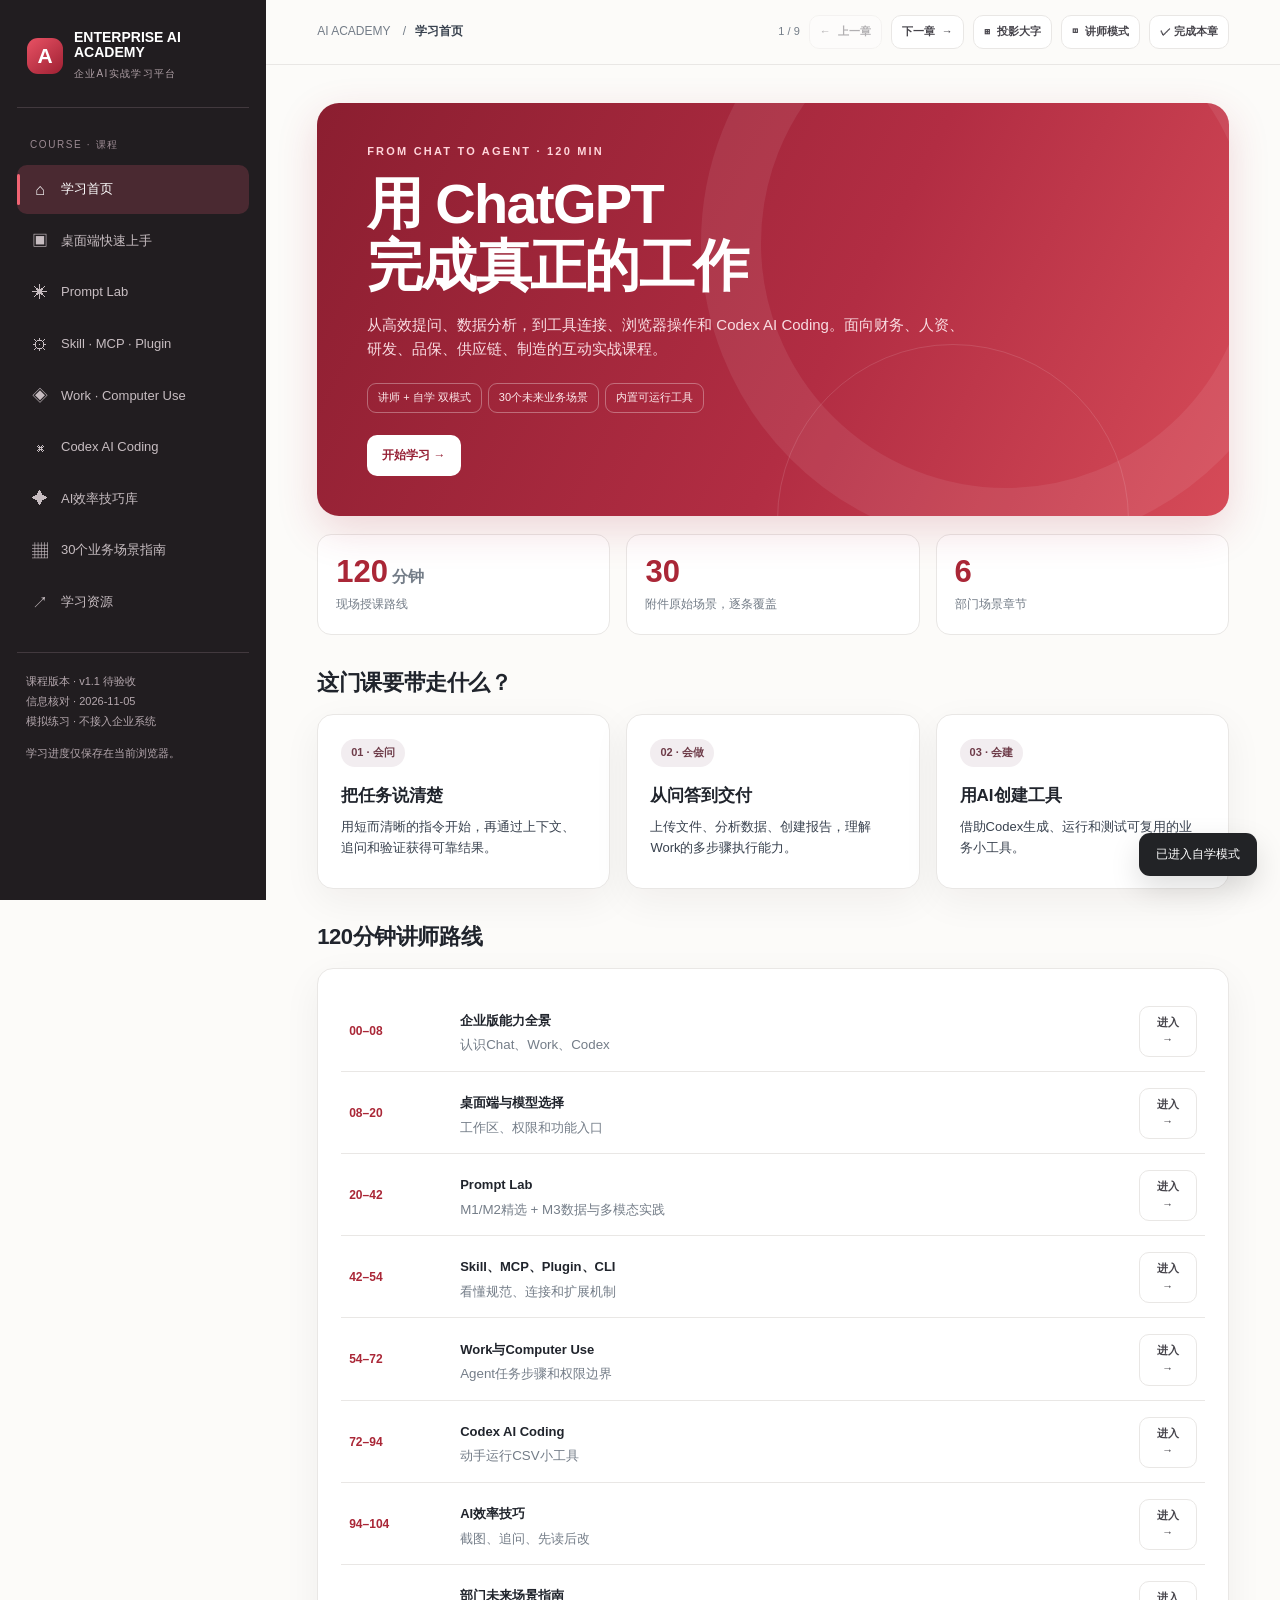
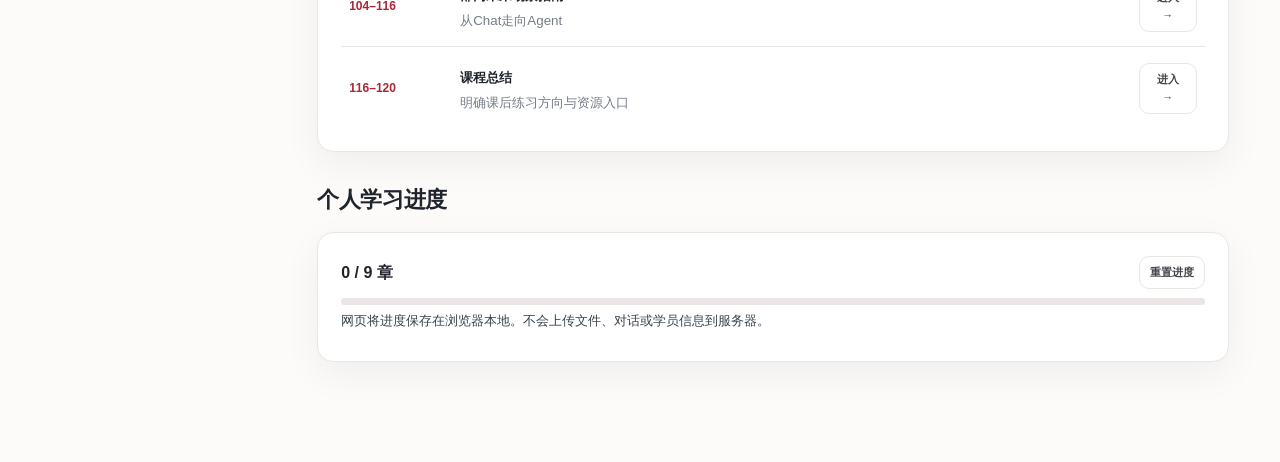
==== commit 0aef1246: "fix(course): unify learning resources module naming" ====
--- a/index.html
+++ b/index.html
@@ -210,7 +210,7 @@
   <main class="main">
     <header class="topbar">
       <div class="row"><button id="mobileToggle" class="btn btn-ghost btn-sm mobile-toggle" aria-label="打开导航">☰</button><div class="breadcrumb">AI ACADEMY <span style="padding:0 9px">/</span><b id="bread">学习首页</b></div></div>
-      <div class="top-actions"><span id="chapterCount" class="micro nav-key" aria-live="polite">1 / 10</span><button id="prevChapter" class="btn btn-ghost btn-sm nav-key" aria-label="上一章节" title="上一章（讲师快捷键Shift + PageUp）">← <span class="label">上一章</span></button><button id="nextChapter" class="btn btn-ghost btn-sm nav-key" aria-label="下一章节" title="下一章（讲师快捷键Shift + PageDown）"><span class="label">下一章</span> →</button><button id="presentToggle" class="btn btn-ghost btn-sm" title="切换投影大字模式" aria-pressed="false">⊞ <span class="label">投影大字</span></button><span id="modeSign" class="mode-sign" hidden>讲师模式</span><button class="btn btn-ghost btn-sm" id="modeToggle" title="切换讲师/自学模式">◫ <span class="label">讲师模式</span></button><button class="btn btn-ghost btn-sm" id="completeBtn" title="标记本章已学">✓ <span class="label">完成本章</span></button></div>
+      <div class="top-actions"><span id="chapterCount" class="micro nav-key" aria-live="polite">1 / 9</span><button id="prevChapter" class="btn btn-ghost btn-sm nav-key" aria-label="上一章节" title="上一章（讲师快捷键Shift + PageUp）">← <span class="label">上一章</span></button><button id="nextChapter" class="btn btn-ghost btn-sm nav-key" aria-label="下一章节" title="下一章（讲师快捷键Shift + PageDown）"><span class="label">下一章</span> →</button><button id="presentToggle" class="btn btn-ghost btn-sm" title="切换投影大字模式" aria-pressed="false">⊞ <span class="label">投影大字</span></button><span id="modeSign" class="mode-sign" hidden>讲师模式</span><button class="btn btn-ghost btn-sm" id="modeToggle" title="切换讲师/自学模式">◫ <span class="label">讲师模式</span></button><button class="btn btn-ghost btn-sm" id="completeBtn" title="标记本章已学">✓ <span class="label">完成本章</span></button></div>
     </header>
     <div class="content">
       <section class="view active" id="page-home">
@@ -397,7 +397,7 @@
         <div class="notes">课堂每部门选取一个代表性案例讲解；其余案例在网站中提供完整分步教程，供课后继续实操。涉及系统接口或生产环境的进阶方案须经业务与IT共同评估。</div>
       </section>
       <section class="view" id="page-resources">
-        <div class="page-head"><p class="eyebrow">09 · RESOURCES</p><h1 class="page-title">课后学习资源</h1><p class="page-intro">学习资源优先使用官方文档。功能变化快，网页上的产品说明以2026年11月5日可查询的官方资料为基础；正式授课前仍应核对企业工作区。</p></div>
+        <div class="page-head"><p class="eyebrow">09 · LEARNING RESOURCES</p><h1 class="page-title">学习资源</h1><p class="page-intro">汇总官方文档、产品使用指南与延伸学习资料，供课后查阅和持续学习。功能与权限可能随版本和企业工作区配置变化，使用前请核对最新说明。</p></div>
         <div class="grid2" id="resourceGrid"></div>
         
         <div class="footer">本课程是内部培训原型，不隶属于OpenAI或DeepLearning.AI。引用课程名称、产品资料仅用于教学。网站交互在本地浏览器执行，不自动调用ChatGPT API、读取企业系统或操作真实桌面软件。 <br/>Design: 企业AI实战学习平台 v1.1-验收分支 · 2026-11-05</div>
@@ -410,8 +410,8 @@
 <script>
 const SCENARIOS = [{"id":"case-01","department":"FIN","departmentLabel":"财务 FIN","title":"當收集歷史5年的匯率資訊等","priority":"高","tag":"财务分析","prep":"公开汇率数据、日期范围、币种与统计口径","chatSteps":"搜索权威来源并核对数据日期；整理时间序列；画趋势图并标注数据缺口","chatPrompt":"请查找近5年指定币种的历史汇率数据，优先使用官方或银行公开来源；统一日期和币种口径，列出来源、缺失日期及趋势摘要。","agent":"连接授权的数据服务，周期性更新历史汇率并生成变化报告","requirements":"数据访问授权、口径统一、异常与缺失处理","validation":"随机抽取5个日期与原始发布机构核对；不得把演示汇率当实时汇率"},{"id":"case-02","department":"FIN","departmentLabel":"财务 FIN","title":"計算複雜線性回歸","priority":"高","tag":"数据分析","prep":"回归数据表、变量说明、业务目的","chatSteps":"上传CSV；明确自变量与目标变量；运行回归并检查残差和假设","chatPrompt":"这份数据需要进行线性回归。先识别因变量和自变量，并向我确认有歧义的字段；输出系数、评价指标、残差检查和限制条件。","agent":"将数据预处理、模型计算与报告输出封装为可复用分析流程","requirements":"稳定数据源、分析环境、模型校验规则","validation":"复核抽样计算；报告变量、样本量与模型限制；不把关联当因果"},{"id":"case-03","department":"FIN","departmentLabel":"财务 FIN","title":"使用AI檢查歸類資料","priority":"高","tag":"数据清洗","prep":"待检查Excel、分类规则、样例和异常判定原则","chatSteps":"上传文件；说明分类标准；输出清洗前后变化与待确认清单","chatPrompt":"请按我提供的分类规则检查这份Excel，找出重复、缺失、格式不一致和无法归类的数据；不要删除原始记录，输出修正建议和异常明细。","agent":"开发批量校验工具或连接来源系统自动更新","requirements":"字段字典、规则版本、输出位置","validation":"核对行数与分类合计；所有修改可追溯"},{"id":"case-04","department":"RD","departmentLabel":"研发 RD","title":"異常履歷與維修經驗查詢","priority":"高","tag":"知识检索","prep":"脱敏维修记录、设备手册、故障分类词典","chatSteps":"按设备和现象检索；汇总相似案例；提供记录出处","chatPrompt":"请在这些维修记录中查找与“设备报警、治具无法复位”相似的故障案例，列出处理步骤、适用条件、原始记录位置和仍需排查的问题。","agent":"构建可授权访问的维修知识检索Agent","requirements":"知识更新机制、文档权限、索引/检索连接","validation":"每条建议能回溯到维修记录；未经验证不能直接控制设备"},{"id":"case-05","department":"RD","departmentLabel":"研发 RD","title":"定期每日、每週、每月匯整各治具直通率","priority":"高","tag":"报表自动化","prep":"从数据库导出的治具测试明细、直通率定义","chatSteps":"上传明细；确认分母和重测口径；生成日周月对比","chatPrompt":"请根据附件治具测试明细，按每日/每周/每月计算直通率并生成趋势图。先确认重测记录与分母处理规则，标注异常波动。","agent":"数据库只读查询 + 排程 + 定期报表","requirements":"SQL只读权限、时间口径、报表模板","validation":"随机抽样与原报表比对，不重复统计重测记录"},{"id":"case-06","department":"RD","departmentLabel":"研发 RD","title":"Pilot run所有資訊及文件串聯","priority":"高","tag":"跨表关联","prep":"模拟试产工单、领料、入库和测试记录","chatSteps":"统一试产批次与工单号；关联多张表；列出缺失项","chatPrompt":"我上传了试产工单、领料和入库表。请按工单号和批次建立关联，输出试产过程摘要、无法匹配的记录和待确认数据。","agent":"连接经授权的研发、文档与业务系统，自动串联试产资料","requirements":"跨系统主键、权限、数据质量校验","validation":"关联行可追溯，不能用模糊匹配替代业务主键"},{"id":"case-07","department":"QA","departmentLabel":"品保 QA","title":"品質數據整理、異常分類及報表摘要","priority":"高","tag":"质量分析","prep":"模拟IQC/IPQC/FT2/OQC检验明细、缺陷分类表","chatSteps":"检查字段；统计不合格率与缺陷分布；生成摘要","chatPrompt":"请分析这份检验记录，说明统计口径，生成缺陷Pareto、工序对比和本周异常摘要，并给出需要人工核实的项目。","agent":"通过受控数据接口获取检验记录，自动计算和成稿","requirements":"质量数据接口、缺陷口径、质量审核","validation":"缺陷数量与批次统计不混用；原始数值可复核"},{"id":"case-08","department":"QA","departmentLabel":"品保 QA","title":"供應商稽核資料整理及稽核重點彙整","priority":"高","tag":"稽核准备","prep":"脱敏历史稽核记录、IQC、SCAR及供应商回复","chatSteps":"按供应商合并资料；找历史未关闭项；整理稽核提纲","chatPrompt":"请汇总附件中的供应商历史稽核与质量异常记录，列出重复问题、未关闭措施、证据缺口，并生成稽核前核查清单。","agent":"构建供应商质量知识库和稽核准备助手","requirements":"资料权限、供应商身份匹配、定期同步","validation":"每个稽核问题附原始依据，不替代正式稽核判定"},{"id":"case-09","department":"QA","departmentLabel":"品保 QA","title":"SCAR／CAPA內容摘要、改善措施及回覆重點整理","priority":"高","tag":"文档审查","prep":"脱敏SCAR/CAPA/8D和回复文件","chatSteps":"抽取问题、原因、措施、验证证据；输出缺口清单","chatPrompt":"请整理这份CAPA，检查问题描述、原因分析、纠正措施和有效性验证证据是否齐全；只指出风险和待确认项，不替我批准关闭。","agent":"建立可复用审阅Skill与审批工作流","requirements":"CAPA标准、文件版本、人工审批","validation":"完整性检查不等于有效性验证；保留审核人"},{"id":"case-10","department":"QA","departmentLabel":"品保 QA","title":"SOP／SIP／規格文件摘要與差異比對","priority":"中","tag":"版本比对","prep":"新旧版本SOP/SIP及规格文件","chatSteps":"逐条比较版本；重点识别参数、判定标准和步骤变化","chatPrompt":"比较这两版SOP，列出新增、删除、修改条款，特别标注参数和检验标准差异；为每一项标注页码与原文依据。","agent":"标准差异审查Skill + 受控文档库","requirements":"版本管理、文档权限、差异确认流程","validation":"对扫描件可能识别不完整；人工确认关键参数"},{"id":"case-11","department":"QA","departmentLabel":"品保 QA","title":"由承辦人定義規則，透過AI進行檢查及修正","priority":"中","tag":"AI Coding","prep":"模拟PDF文件清单、文件命名规范","chatSteps":"先生成命名审核表；必要时让Codex写安全的批处理工具","chatPrompt":"检查这些文件名是否符合“部门_日期_文件类型_版本”规则，列出不合规项和建议新名称，不要直接覆盖或重命名原文件。","agent":"在授权文件夹中由Codex/工具执行批量检查与重命名","requirements":"文件读写权限、规则版本、备份与回滚","validation":"先预览后确认，记录更名前后映射"},{"id":"case-12","department":"SCM","departmentLabel":"供应链 SCM","title":"自動生成MRP分析報表與缺料風險摘要","priority":"高","tag":"缺料分析","prep":"MRP导出表、库存量、需求量、到货日期","chatSteps":"上传MRP；计算缺口；按预计影响时间排序","chatPrompt":"请分析附件MRP数据，按料号计算供需差额，识别缺料风险并输出风险等级、影响时间和需采购确认的项目。","agent":"经授权连接ERP数据，按周期生成缺料预警","requirements":"ERP只读权限、库存与在途口径","validation":"不凭空补齐库存或交期；缺料公式需对账"},{"id":"case-13","department":"SCM","departmentLabel":"供应链 SCM","title":"庫存需求預測與情境模擬分析","priority":"中","tag":"预测模拟","prep":"历史需求、库存、补货周期与安全库存","chatSteps":"建立基础预测和情景对比；说明不确定性","chatPrompt":"基于附件的历史需求与库存数据，建立保守/基准/乐观三个情景，比较缺料概率与库存压力，并说明模型假设。","agent":"自动取数 + 预测模型 + 情景模拟报告","requirements":"长期数据、预测精度跟踪、业务审批","validation":"进行回测；不能把预测值当确定结果"},{"id":"case-14","department":"SCM","departmentLabel":"供应链 SCM","title":"自動生成交期追蹤與催料管理清單","priority":"中","tag":"订单跟催","prep":"采购订单、承诺交期、实收数量","chatSteps":"输出临期/逾期清单；生成跟催邮件草稿","chatPrompt":"请检查这些采购订单，找出已逾期和7天内到期但尚未足量到货的项目，生成优先级清单和给供应商的邮件草稿。","agent":"连接订单系统和授权邮件，审批后发送","requirements":"ERP权限、邮件授权、发送审批","validation":"避免自动发送错误对象或错误数量"},{"id":"case-15","department":"SCM","departmentLabel":"供应链 SCM","title":"出貨報表自動化整合與產出","priority":"低","tag":"报表合并","prep":"模拟出货明细、订单与车间产出表","chatSteps":"多表匹配；汇总订单与出货状态；发现不一致","chatPrompt":"请合并订单、车间产出和出货记录，按订单号核对数量与日期，列出无法匹配或数量不一致的记录。","agent":"RPA/数据接口定期导出并整合","requirements":"跨系统字段字典、输出模板、异常日志","validation":"多表主键不能靠猜测；保留明细追溯"},{"id":"case-16","department":"SCM","departmentLabel":"供应链 SCM","title":"出貨與物流狀態自動追蹤預警","priority":"中","tag":"物流追踪","prep":"测试运单号、物流公开查询结果","chatSteps":"从已取得的信息中整理状态；标注待更新记录","chatPrompt":"请根据附件运单和物流状态记录，识别异常停滞、延迟和缺少轨迹的订单，并生成需要人工核实的清单。","agent":"授权浏览器/物流API定时查询并提醒","requirements":"物流平台权限、查询频率、通知审批","validation":"网站可用性和查询结果可靠性需单独验证"},{"id":"case-17","department":"MFG","departmentLabel":"制造 MFG","title":"每天自動整理報表數據","priority":"高","tag":"生产报表","prep":"模拟MES日报CSV、指标口径","chatSteps":"生成产量、达成率、直通率及异常摘要","chatPrompt":"请分析MES日报，先检查数据完整性，再统计各产线产量、达成率、直通率和异常Top5，输出供生产例会使用的摘要。","agent":"MES只读数据接口 + 定时计算 + 审核后分发","requirements":"MES接口、口径、审批、定时运行环境","validation":"与现有生产报表逐项对账"},{"id":"case-18","department":"MFG","departmentLabel":"制造 MFG","title":"下關鍵字提示詞自動找出對應SOP位置","priority":"高","tag":"知识检索","prep":"受控SOP清单或已授权文件","chatSteps":"按工序设备和关键词定位文档及对应章节","chatPrompt":"请在上传的SOP目录与文件中查找“换线首件确认”相关要求，返回准确文件名、版本、章节及需要确认的信息。","agent":"连接受控文档库，建立权限继承的RAG检索","requirements":"受控文档接入、更新索引、访问授权","validation":"旧版与新版要区分，不能凭印象生成制度"},{"id":"case-19","department":"MFG","departmentLabel":"制造 MFG","title":"生產異常即時預警","priority":"高","tag":"异常预警","prep":"脱敏生产异常历史、异常编码规则","chatSteps":"从历史记录总结风险指标与阈值候选","chatPrompt":"请根据历史生产异常记录，按工序、设备和异常类型归纳规律，并提出可验证的异常预警规则候选，区分事实和假设。","agent":"实时数据采集 + 规则/模型服务 + 告警闭环","requirements":"实时接口、低误报、告警负责人","validation":"历史数据分析不等于实时监控；先评估误报漏报"},{"id":"case-20","department":"MFG","departmentLabel":"制造 MFG","title":"AI彙整資訊、縮短根因分析時間","priority":"高","tag":"根因分析","prep":"批次、工序、设备、参数及缺陷数据","chatSteps":"关联异常批次与过程因素；输出待验证假设","chatPrompt":"请对比异常批次与正常批次的生产数据，寻找差异最大的过程因素，给出有证据的关联和下一步验证建议。","agent":"多源生产数据关联 + 根因辅助模型","requirements":"MES/质量数据联通、标识码、实验验证","validation":"不可把统计相关当成根因结论"},{"id":"case-21","department":"MFG","departmentLabel":"制造 MFG","title":"ESG環境監控結合AI","priority":"高","tag":"环境数据","prep":"模拟温湿度、能耗及监测阈值","chatSteps":"分析趋势和超限点；生成监测日报","chatPrompt":"请分析附件中的环境监测记录，按区域统计温湿度与能耗趋势，找出超限和异常变化时间段，输出待确认清单。","agent":"环境数据持续接入 + 异常监测 + 通知","requirements":"监测设备接口、阈值维护、报警流程","validation":"涉及安全环保问题仍按正式体系处置"},{"id":"case-22","department":"HR","departmentLabel":"人资 HR","title":"自動查詢人资管理系统系統後產出月報","priority":"高","tag":"人资报表","prep":"脱敏人员统计汇总和组织定义","chatSteps":"统计月末人数及变化；说明口径","chatPrompt":"请根据脱敏人员汇总表生成本月人数报告，按部门统计月初、月末和净变化，列出重复与口径不一致的记录。","agent":"授权人资系统取数并自动生成月报","requirements":"敏感数据权限、岗位权限、审计记录","validation":"不上传未经批准的个人敏感信息"},{"id":"case-23","department":"HR","departmentLabel":"人资 HR","title":"自動查詢人资管理系统系統後產出通知單","priority":"高","tag":"通知自动化","prep":"模拟假期余额、截止日期与通知规则","chatSteps":"识别需要提醒的人员并生成通知草稿","chatPrompt":"请根据模拟的假期余额表生成待提醒清单和个性化通知草稿；先检查日期规则，不要发送任何邮件。","agent":"授权获取余额，审批后分批发送通知","requirements":"HR权限、消息授权、审批和留痕","validation":"真实余额和人员信息须依法合规处理"},{"id":"case-24","department":"HR","departmentLabel":"人资 HR","title":"薪資市場行情分析、HR案例分析","priority":"中","tag":"外部研究","prep":"公开政府统计数据、岗位职级定义","chatSteps":"检索权威来源；比较样本和时间范围","chatPrompt":"请收集公开的目标地区同类岗位薪酬统计资料，标注机构、发布时间、样本口径和适用范围，避免把网帖当官方统计。","agent":"定期公开信息收集 + 内部审核报告","requirements":"公开数据源、岗位口径、发布审核","validation":"薪资参考不直接决定个人薪酬"},{"id":"case-25","department":"HR","departmentLabel":"人资 HR","title":"HR工作規章及制度查詢","priority":"中","tag":"制度问答","prep":"已批准发布的HR规章制度","chatSteps":"上传现行制度；按条款查找和引用","chatPrompt":"请在当前有效的HR制度文件中查找年假申请流程，给出文件名、版本、章节引用；如没有依据请直接说明。","agent":"建立有权限控制的制度知识问答助手","requirements":"受控文件库、版本更新、访问权限","validation":"不得将失效制度作为现行规定"},{"id":"case-26","department":"HR","departmentLabel":"人资 HR","title":"員工離職原因分析","priority":"中","tag":"趋势分析","prep":"脱敏离职原因编码和时间维度","chatSteps":"分类原因与趋势；避免个人标签化","chatPrompt":"请对脱敏的离职原因记录做主题分类，按月份/部门聚合趋势，说明样本局限，避免推断任何个人动机。","agent":"授权接入HR分析数据，周期性更新报告","requirements":"脱敏、最小权限、统计阈值","validation":"不根据少量信息推断个体特征"},{"id":"case-27","department":"HR","departmentLabel":"人资 HR","title":"優化薪資報表與流程","priority":"中","tag":"敏感报表","prep":"模拟薪资汇总表和计算规则","chatSteps":"核对列字段、汇总公式与异常项","chatPrompt":"请检查这份模拟薪资报表的字段和公式一致性，列出疑似异常及需要人工核实的项目；不做工资发放决定。","agent":"经授权的报表处理程序 + 双人复核","requirements":"严格权限、加密存储、审批与审计","validation":"敏感真实薪资不进入公开演示或公共网页"},{"id":"case-28","department":"HR","departmentLabel":"人资 HR","title":"自動於報到前發送郵件","priority":"中","tag":"流程提醒","prep":"模拟入职日期、部门及通知模板","chatSteps":"生成待发送通知草稿；检查时间与对象","chatPrompt":"请根据模拟入职清单生成报到前通知草稿，列出收件人、发送日期和需核实字段，先不要发送。","agent":"连接授权日历和邮件，按规则提醒","requirements":"邮件/日历授权、隐私与发送审批","validation":"发送前核对身份、日期和收件人"},{"id":"case-29","department":"HR","departmentLabel":"人资 HR","title":"自動發送會議通知","priority":"中","tag":"会议自动化","prep":"读书会时间表、成员名单（模拟）","chatSteps":"检查冲突、生成议程和邀请文案","chatPrompt":"请根据这份读书会安排表整理未来四周活动，生成会议通知与议程，并标记信息不完整的场次。","agent":"连接日历和通知系统，按确认后的计划创建邀请","requirements":"日历权限、会议冲突与确认机制","validation":"避免重复发送和错误取消会议"},{"id":"case-30","department":"HR","departmentLabel":"人资 HR","title":"自動發送通知提醒負責單位安排教育訓練","priority":"中","tag":"培训管理","prep":"年度培训计划、负责人和节点","chatSteps":"识别临期项、生成提醒清单","chatPrompt":"请根据年度教育训练计划识别未来14天应准备的事项，按负责人输出提醒清单和通知草稿，标注缺失信息。","agent":"连接计划台账与授权通知渠道，定期提醒","requirements":"状态数据源、消息权限、触发与日志","validation":"提醒不能替代完成确认；逾期判定要用业务规则"}];
 const DEPARTMENTS=[['FIN','财务 FIN','公开信息检索 / 数据处理'],['RD','研发 RD','工程知识 / 试产数据'],['QA','品保 QA','质量文件 / 风险审查'],['SCM','供应链 SCM','计划 / 采购 / 物流'],['MFG','制造 MFG','MES / 现场过程'],['HR','人资 HR','制度 / 报表 / 提醒']];
-const PAGES={home:'学习首页',desktop:'桌面端快速上手',prompt:'Prompt Lab',tools:'Skill · MCP · Plugin',work:'Work · Computer Use',codex:'Codex AI Coding',tips:'AI效率技巧库',cases:'业务场景指南',resources:'资源与部署'};
-const LESSONS=[['00–08','企业版能力全景','认识Chat、Work、Codex','desktop'],['08–20','桌面端与模型选择','工作区、权限和功能入口','desktop'],['20–42','Prompt Lab','M1/M2精选 + M3数据与多模态实践','prompt'],['42–54','Skill、MCP、Plugin、CLI','看懂规范、连接和扩展机制','tools'],['54–72','Work与Computer Use','Agent任务步骤和权限边界','work'],['72–94','Codex AI Coding','动手运行CSV小工具','codex'],['94–104','AI效率技巧','截图、追问、先读后改','tips'],['104–116','部门未来场景指南','从Chat走向Agent','cases'],['116–120','总结与课后任务','下一步动手练习','resources']];
+const PAGES={home:'学习首页',desktop:'桌面端快速上手',prompt:'Prompt Lab',tools:'Skill · MCP · Plugin',work:'Work · Computer Use',codex:'Codex AI Coding',tips:'AI效率技巧库',cases:'业务场景指南',resources:'学习资源'};
+const LESSONS=[['00–08','企业版能力全景','认识Chat、Work、Codex','desktop'],['08–20','桌面端与模型选择','工作区、权限和功能入口','desktop'],['20–42','Prompt Lab','M1/M2精选 + M3数据与多模态实践','prompt'],['42–54','Skill、MCP、Plugin、CLI','看懂规范、连接和扩展机制','tools'],['54–72','Work与Computer Use','Agent任务步骤和权限边界','work'],['72–94','Codex AI Coding','动手运行CSV小工具','codex'],['94–104','AI效率技巧','截图、追问、先读后改','tips'],['104–116','部门未来场景指南','从Chat走向Agent','cases'],['116–120','课程总结','明确课后练习方向与资源入口','resources']];
 const PROMPTS={
  sopSkill:'Skill：SOP版本差异审查\n适用范围：对比两版已授权的SOP/SIP文件。\n输入：旧版、新版、必要的变更要求。\n步骤：确认文件名及版本→逐章节比对→重点检查参数、检验标准、操作步骤→列出带页码的差异→生成待人工确认项。\n输出：差异表、潜在影响、证据定位、未确认项。\n限制：不得自动批准或发布文件。',
  workPrompt:'请研究三家公开物流服务商的服务信息，比较其公开服务范围、运输方式与特点。每条结论标注官网来源链接；如网页无法访问请记录“未核实”。不要登录内部系统、填写表单或提交任何请求。最后输出一页对比表和待核实清单。',
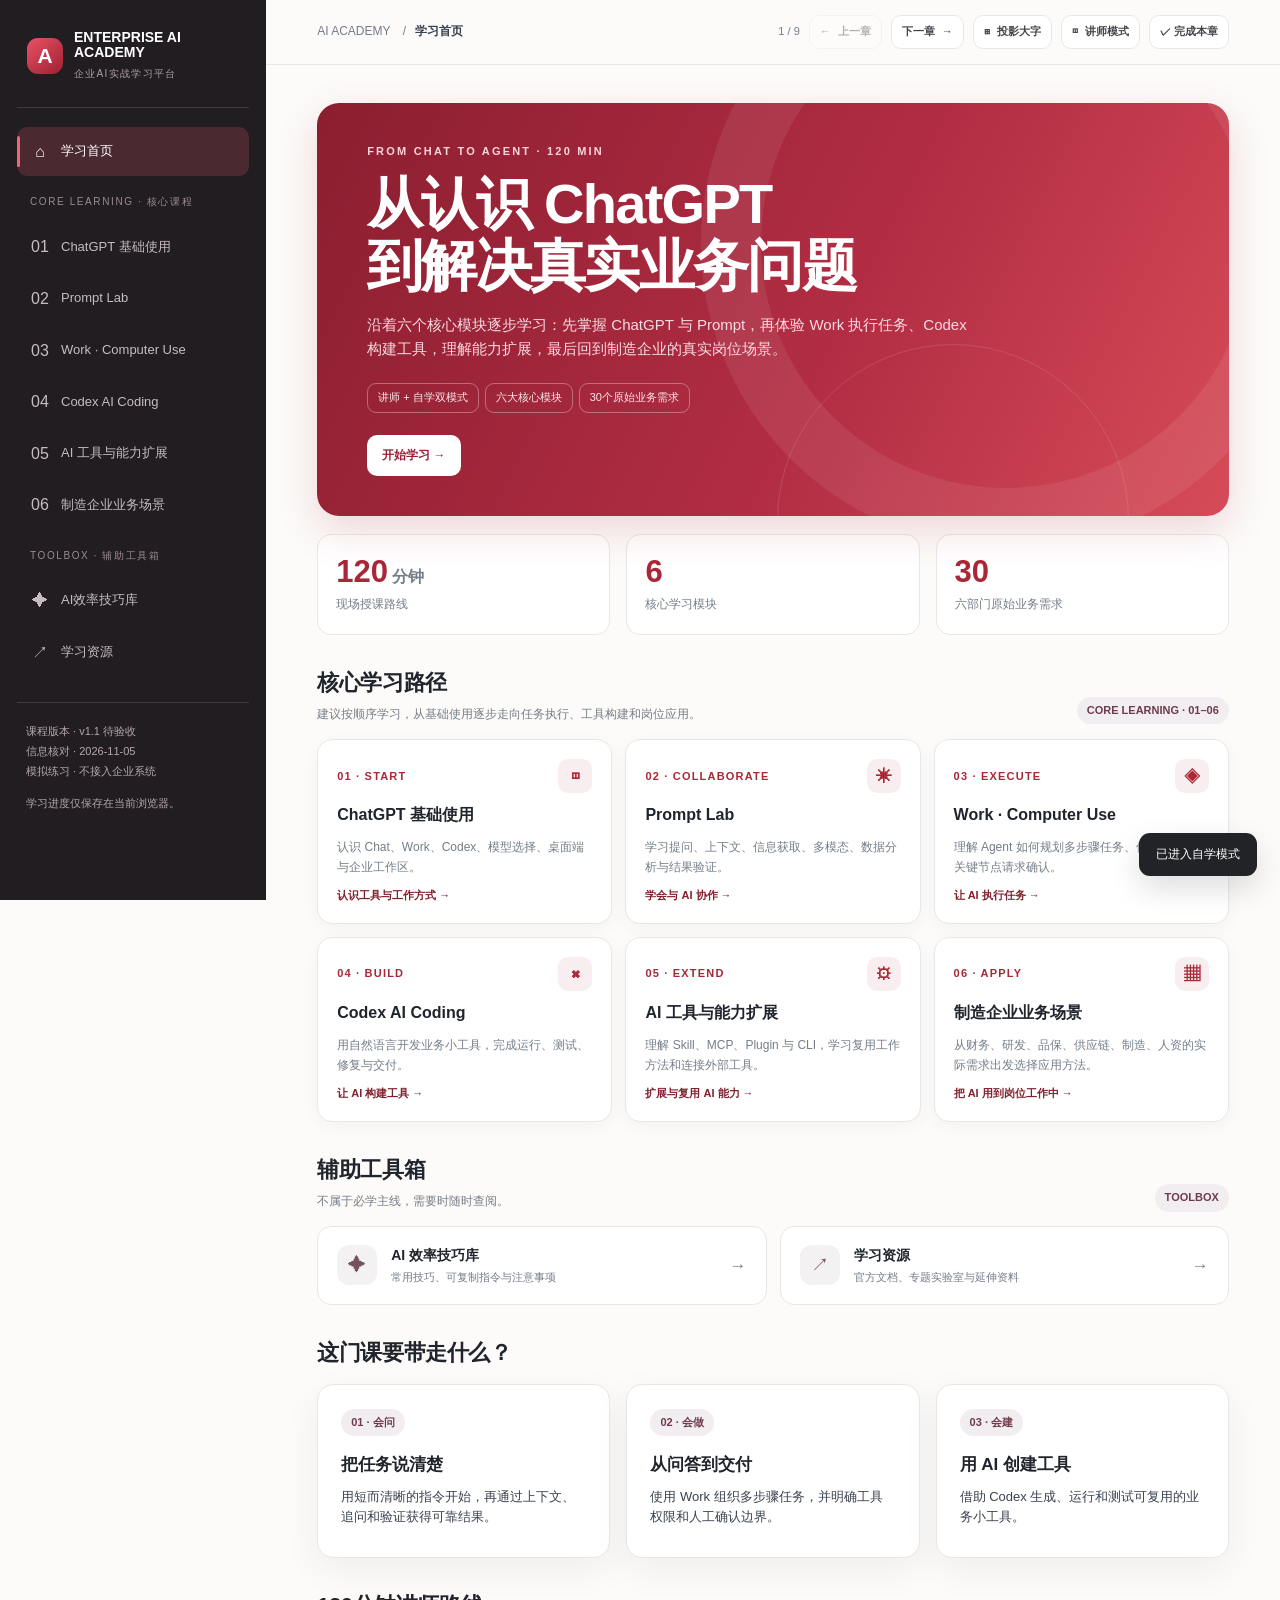
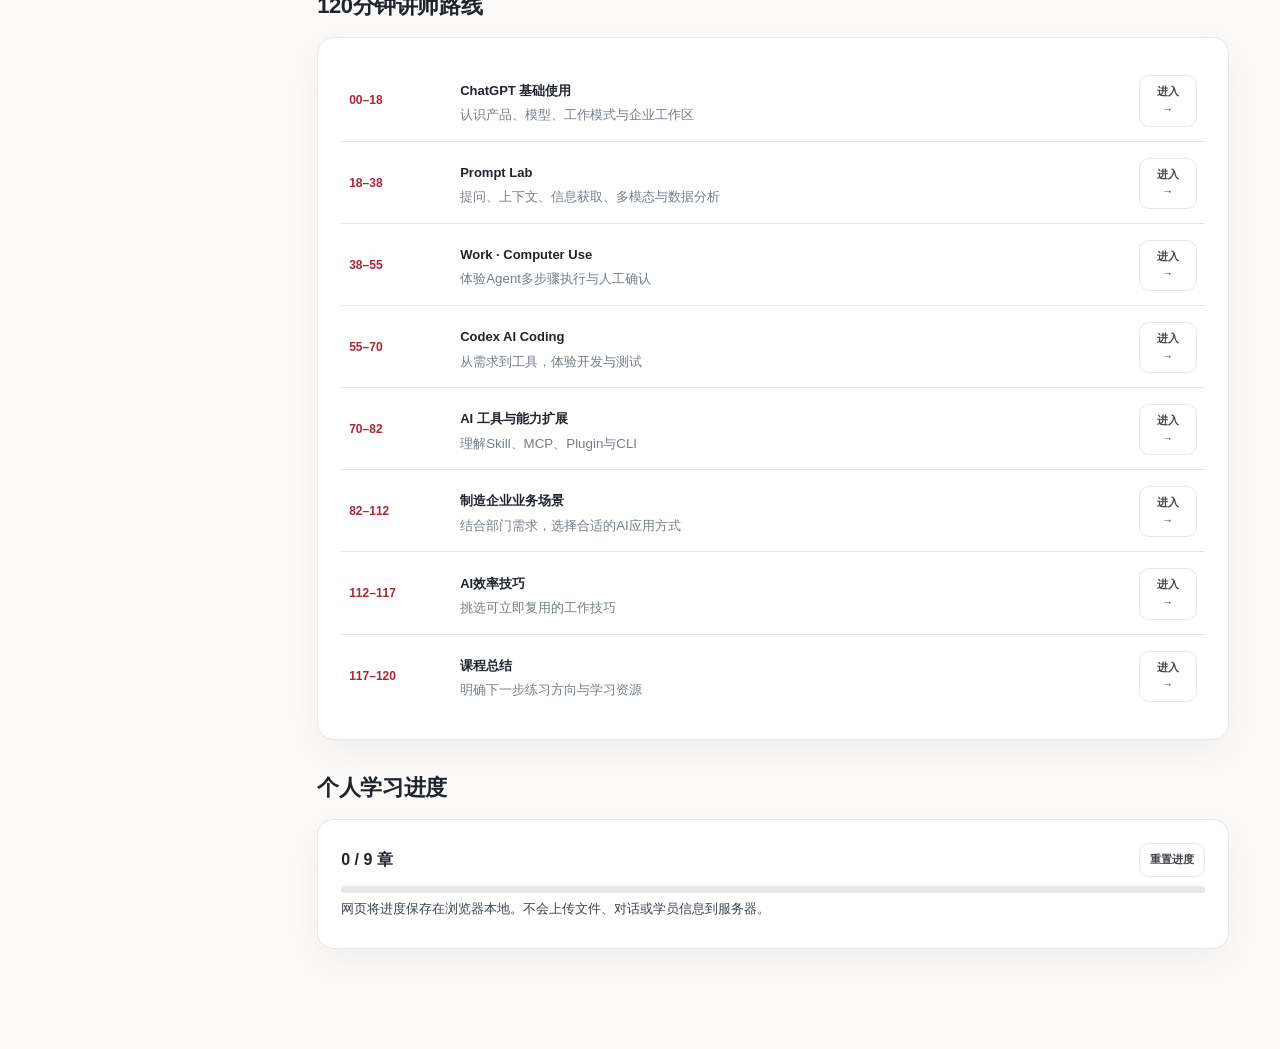
==== commit 33a3597a: "refactor(home): align navigation and homepage with six-module learning path" ====
--- a/index.html
+++ b/index.html
@@ -11,6 +11,7 @@
     *{box-sizing:border-box} html{scroll-behavior:smooth} body{margin:0;background:var(--paper);color:var(--ink);font-family:-apple-system,BlinkMacSystemFont,"Segoe UI","PingFang SC","Microsoft YaHei",sans-serif;line-height:1.6} button,input,textarea{font:inherit}button{cursor:pointer}a{color:inherit;text-decoration:none} a:focus-visible,button:focus-visible,input:focus-visible,textarea:focus-visible,summary:focus-visible{outline:3px solid #e7aeb5;outline-offset:3px}
     .layout{display:grid;grid-template-columns:var(--sidebar) minmax(0,1fr);min-height:100vh}.sidebar{background:#211d20;color:#eee6e8;position:sticky;top:0;height:100vh;overflow-y:auto;padding:27px 17px;z-index:20}.brand{display:flex;gap:11px;align-items:center;padding:3px 10px 25px;border-bottom:1px solid #42393e;margin-bottom:19px}.brand-emblem{width:36px;height:36px;border-radius:11px;background:linear-gradient(140deg,#e95264,#9e2033);display:grid;place-items:center;font-size:21px;color:#fff;font-weight:800}.brand strong{display:block;color:#fff;font-size:14px;line-height:1.1}.brand small{display:block;color:#ae9fa5;letter-spacing:1.3px;font-size:10px;margin-top:5px}.nav-caption{font-size:10px;letter-spacing:1.6px;color:#9b8a92;text-transform:uppercase;padding:10px 13px;margin-top:8px}.nav-link{display:flex;align-items:center;gap:11px;color:#c7bdc1;padding:12px 13px;border-radius:10px;font-size:13px;transition:.2s;margin:2px 0;position:relative}.nav-link:hover{background:#373035;color:#fff}.nav-link.active{background:#4a2931;color:#fff}.nav-link.active:before{position:absolute;content:'';left:0;top:9px;bottom:9px;width:3px;background:#f16473;border-radius:2px}.nav-link .ico{font-size:16px;width:20px;text-align:center}.nav-link .nav-done{margin-left:auto;font-size:11px;color:#84d0aa;display:none}.nav-link.done .nav-done{display:inline}.sidebar-foot{border-top:1px solid #42393e;padding:19px 9px 2px;margin-top:25px;color:#b4a7ad;font-size:11px;line-height:1.8}.mobile-toggle{display:none!important}
     .main{min-width:0}.topbar{display:flex;align-items:center;justify-content:space-between;gap:14px;position:sticky;top:0;z-index:10;background:rgba(252,251,249,.94);border-bottom:1px solid var(--line);padding:15px clamp(22px,4vw,66px);backdrop-filter:blur(15px)}.breadcrumb{font-size:12px;color:var(--muted)}.breadcrumb b{font-weight:700;color:var(--text)}.top-actions{display:flex;align-items:center;gap:9px}.btn{display:inline-flex;gap:7px;align-items:center;justify-content:center;border:1px solid transparent;border-radius:10px;padding:10px 14px;font-size:12px;font-weight:700;transition:background .15s,border .15s;white-space:normal}.btn-primary{background:var(--red);color:#fff}.btn-primary:hover{background:var(--red-dark)}.btn-ghost{background:#fff;border-color:var(--line);color:#45434a}.btn-ghost:hover{background:#f8f1f2}.btn-soft{background:#faedef;color:var(--red-dark)}.btn-sm{padding:7px 10px;font-size:11px}.content{max-width:1350px;padding:38px clamp(22px,4vw,66px) 100px;margin:0 auto}.view{display:none;animation:enter .28s ease}.view.active{display:block}@keyframes enter{from{opacity:.25;transform:translateY(7px)}to{opacity:1;transform:translateY(0)}}.eyebrow{font-size:11px;font-weight:800;letter-spacing:2.2px;color:var(--red);text-transform:uppercase;margin:0 0 12px}.page-head{margin-bottom:26px}.page-title{font-size:clamp(26px,3.1vw,42px);line-height:1.2;letter-spacing:-1px;margin:0 0 13px}.page-intro{max-width:790px;color:var(--muted);font-size:15px;margin:0}.section-title{font-size:22px;letter-spacing:-.4px;margin:30px 0 14px}.muted{color:var(--muted)}.small{font-size:12px}.micro{font-size:11px;color:var(--muted)}.pill{display:inline-block;border-radius:999px;background:#f2edf0;color:#6e3c49;font-size:11px;font-weight:700;padding:5px 10px}.pill.warn{background:#fff5dc;color:#78561f}.pill.good{background:#e6f4ed;color:#256344}.tag{border:1px solid #e5e0e1;background:#fff;padding:4px 9px;border-radius:9px;color:#777078;font-size:11px}.card{border:1px solid var(--line);border-radius:var(--radius);background:var(--white);box-shadow:var(--shadow);padding:23px}.card h3{margin:0 0 8px;font-size:17px}.card p{margin:6px 0;color:var(--text);font-size:13px}.grid2{display:grid;grid-template-columns:repeat(2,minmax(0,1fr));gap:16px}.grid3{display:grid;grid-template-columns:repeat(3,minmax(0,1fr));gap:16px}.kpi{padding:18px;border:1px solid var(--line);border-radius:14px;background:#fff}.kpi strong{display:block;font-size:31px;line-height:1.2;color:var(--red)}.kpi span{color:var(--muted);font-size:12px}.divider{height:1px;background:var(--line);margin:25px 0}.info{padding:15px 17px;border-left:3px solid var(--red);background:#fdf3f4;border-radius:0 9px 9px 0;color:#62414a;font-size:13px}.info.neutral{border-color:#7295a7;background:#f1f7f9;color:#47616f}.info.gold{border-color:#d5ac56;background:#fff8eb;color:#685833}.row{display:flex;align-items:center;gap:10px;flex-wrap:wrap}.between{justify-content:space-between}.stack{display:grid;gap:15px}.codebox{border-radius:12px;background:#27252a;color:#f5f1f4;padding:17px;font-family:ui-monospace,SFMono-Regular,Consolas,monospace;font-size:12px;white-space:pre-wrap;line-height:1.8;overflow-x:auto}.lesson{padding:17px 18px;border:1px solid #eae6e7;background:#fff;border-radius:14px}.lesson .lesson-step{color:var(--red);font-size:12px;font-weight:800}.lesson h3{margin:4px 0 6px;font-size:16px}.lesson p{margin:0;font-size:13px;color:var(--muted)}.notes{padding:13px 16px;border-radius:12px;border:1px dashed #cdb6ba;background:#fffaf9;font-size:12px;color:#725762;display:none}.teacher .notes{display:block}.mode-sign{font-size:11px;color:var(--red-dark);border:1px solid #edc7cc;background:#fdf1f2;border-radius:99px;padding:5px 9px;font-weight:700}.teacher-only{display:none}.teacher .teacher-only{display:block}
+    .learning-path-grid{display:grid;grid-template-columns:repeat(3,minmax(0,1fr));gap:13px}.path-card{display:flex;flex-direction:column;gap:9px;min-height:174px;text-align:left;padding:19px;border:1px solid var(--line);border-radius:15px;background:#fff;color:var(--ink);box-shadow:0 5px 18px rgba(31,24,24,.035);transition:transform .16s,border-color .16s,box-shadow .16s}.path-card:hover{transform:translateY(-3px);border-color:#d9a6ad;box-shadow:0 12px 25px rgba(120,35,52,.09)}.path-card-top{display:flex;align-items:center;justify-content:space-between;gap:8px}.path-card-number{font-size:11px;font-weight:800;letter-spacing:1.2px;color:var(--red)}.path-card-icon{width:34px;height:34px;border-radius:10px;display:grid;place-items:center;background:#f8edef;color:var(--red);font-size:16px;font-weight:800}.path-card h3{font-size:16px;margin:0}.path-card p{font-size:12px;line-height:1.7;color:var(--muted);margin:0;flex:1}.path-card-meta{font-size:11px;font-weight:700;color:var(--red-dark)}.toolbox-grid{display:grid;grid-template-columns:repeat(2,minmax(0,1fr));gap:13px}.toolbox-card{display:flex;align-items:center;gap:14px;padding:17px 19px;border:1px solid var(--line);border-radius:14px;background:#fff;color:var(--ink);transition:border-color .16s,background .16s}.toolbox-card:hover{border-color:#d9a6ad;background:#fffafa}.toolbox-icon{width:40px;height:40px;flex:none;border-radius:12px;background:#f4f1f2;color:#75515b;display:grid;place-items:center;font-size:18px}.toolbox-card strong{display:block;font-size:14px}.toolbox-card small{display:block;color:var(--muted);font-size:11px;margin-top:3px}.toolbox-arrow{margin-left:auto;color:var(--muted);font-size:17px}@media(max-width:1120px){.learning-path-grid{grid-template-columns:repeat(2,minmax(0,1fr))}}@media(max-width:560px){.learning-path-grid,.toolbox-grid{grid-template-columns:1fr}.path-card{min-height:0}}
     .hero{min-height:335px;background:linear-gradient(117deg,#8b1e30 0%,#b22d43 57%,#d64b58 100%);color:#fff;border-radius:22px;padding:40px clamp(23px,4vw,50px);position:relative;overflow:hidden;display:flex;flex-direction:column;justify-content:center;box-shadow:0 14px 40px #ae26412c}.hero:before{content:'';position:absolute;right:-82px;top:-165px;width:490px;height:490px;border:60px solid rgba(255,255,255,.075);border-radius:50%}.hero:after{content:'';position:absolute;right:100px;bottom:-180px;width:350px;height:350px;border:1px solid rgba(255,255,255,.12);border-radius:50%}.hero > *{position:relative;z-index:1}.hero .eyebrow{color:#ffd5db}.hero h1{font-size:clamp(31px,4.6vw,56px);line-height:1.1;margin:1px 0 17px;letter-spacing:-1.7px;max-width:720px}.hero p{max-width:600px;margin:0 0 22px;color:#f9dce2;font-size:15px}.hero .btn{width:max-content;background:#fff;color:#962035}.hero-chip{display:inline-block;border:1px solid rgba(255,255,255,.32);padding:5px 10px;border-radius:9px;font-size:11px;color:#fce9eb;margin-right:6px;margin-bottom:7px}.timeline{display:grid;gap:2px}.timeline-row{display:grid;grid-template-columns:95px minmax(0,1fr) 58px;gap:16px;align-items:center;border-bottom:1px solid var(--line);padding:14px 8px}.timeline-row:last-child{border:0}.timeline-row .time{font-size:12px;font-weight:700;color:var(--red)}.timeline-row strong{font-size:13px}.timeline-row small{display:block;color:var(--muted);margin-top:2px}.timeline-row button{font-size:11px}.checkline{display:flex;align-items:center;gap:10px;font-size:12px}.checkline input{accent-color:var(--red)}.meter{height:7px;border-radius:9px;background:#ebe5e5;overflow:hidden}.meter-fill{height:100%;width:0;background:linear-gradient(90deg,#a5273a,#e06a75);transition:width .35s}
     .compare{display:grid;grid-template-columns:repeat(3,1fr);gap:14px}.compare .block{padding:21px;border:1px solid var(--line);border-radius:14px;background:#fff}.compare .block h3{font-size:18px;margin:6px 0}.compare .block p{font-size:12px;color:var(--muted);margin:0}.compare .block .symbol{font-size:25px}.checklist{list-style:none;padding:0;margin:0;display:grid;gap:7px}.checklist li{display:flex;gap:9px;align-items:flex-start;color:var(--text);font-size:13px}.checklist li:before{content:'✓';flex:none;color:var(--green);font-weight:900}
     textarea{width:100%;min-height:122px;border-radius:12px;border:1px solid #dcd7d7;padding:14px;color:#30323b;background:#fff;resize:vertical;font-size:13px;line-height:1.8}input[type=file]{font-size:12px;max-width:100%}input[type=checkbox]{accent-color:var(--red);transform:scale(1.05)}.field{display:flex;align-items:center;gap:8px}.tabs{display:flex;gap:5px;background:#f5f1f1;padding:5px;border-radius:11px;flex-wrap:wrap}.tabs button{border:0;border-radius:8px;padding:9px 13px;background:transparent;color:#75686c;font-weight:700;font-size:12px}.tabs button.selected{background:#fff;color:var(--red-dark);box-shadow:0 2px 8px #0000000c}.prompt-preview{background:#fff;border:1px dashed #d8c5cb;border-radius:12px;padding:15px;white-space:pre-wrap;font-size:13px;min-height:82px}.stepper{display:flex;flex-wrap:wrap;gap:7px;margin:10px 0}.stepper button{width:31px;height:31px;border:1px solid #ded9db;background:#fff;border-radius:50%;font-weight:800;font-size:11px;color:#786e71}.stepper button.active{background:var(--red);color:#fff;border-color:var(--red)}.demo-frame{background:#fff;border:1px solid var(--line);border-radius:14px;overflow:hidden}.demo-header{padding:10px 15px;background:#f7f5f4;border-bottom:1px solid var(--line);display:flex;gap:7px;align-items:center}.dot{width:8px;height:8px;border-radius:50%;background:#e5b7be}.dot:first-child{background:#ef908c}.dot:nth-child(2){background:#dfbb77}.dot:nth-child(3){background:#7db498}.demo-body{padding:18px;min-height:165px}
@@ -195,15 +196,16 @@
 <div class="layout" id="app">
   <aside class="sidebar" id="sidebar" aria-label="课程导航">
     <div class="brand"><div class="brand-emblem">A</div><div><strong>ENTERPRISE AI<br/>ACADEMY</strong><small>企业AI实战学习平台</small></div></div>
-    <div class="nav-caption">COURSE · 课程</div>
     <a class="nav-link active" href="#home" data-page="home"><span class="ico">⌂</span>学习首页<span class="nav-done">✓</span></a>
-    <a class="nav-link" href="#desktop" data-page="desktop"><span class="ico">▣</span>桌面端快速上手<span class="nav-done">✓</span></a>
-    <a class="nav-link" href="#prompt" data-page="prompt"><span class="ico">✳</span>Prompt Lab<span class="nav-done">✓</span></a>
-    <a class="nav-link" href="#tools" data-page="tools"><span class="ico">⚙</span>Skill · MCP · Plugin<span class="nav-done">✓</span></a>
-    <a class="nav-link" href="#work" data-page="work"><span class="ico">◈</span>Work · Computer Use<span class="nav-done">✓</span></a>
-    <a class="nav-link" href="#codex" data-page="codex"><span class="ico">⌘</span>Codex AI Coding<span class="nav-done">✓</span></a>
+    <div class="nav-caption">CORE LEARNING · 核心课程</div>
+    <a class="nav-link" href="#desktop" data-page="desktop"><span class="ico">01</span>ChatGPT 基础使用<span class="nav-done">✓</span></a>
+    <a class="nav-link" href="#prompt" data-page="prompt"><span class="ico">02</span>Prompt Lab<span class="nav-done">✓</span></a>
+    <a class="nav-link" href="#work" data-page="work"><span class="ico">03</span>Work · Computer Use<span class="nav-done">✓</span></a>
+    <a class="nav-link" href="#codex" data-page="codex"><span class="ico">04</span>Codex AI Coding<span class="nav-done">✓</span></a>
+    <a class="nav-link" href="#tools" data-page="tools"><span class="ico">05</span>AI 工具与能力扩展<span class="nav-done">✓</span></a>
+    <a class="nav-link" href="#cases" data-page="cases"><span class="ico">06</span>制造企业业务场景<span class="nav-done">✓</span></a>
+    <div class="nav-caption">TOOLBOX · 辅助工具箱</div>
     <a class="nav-link" href="#tips" data-page="tips"><span class="ico">✦</span>AI效率技巧库<span class="nav-done">✓</span></a>
-    <a class="nav-link" href="#cases" data-page="cases"><span class="ico">▦</span>30个业务场景指南<span class="nav-done">✓</span></a>
     <a class="nav-link" href="#resources" data-page="resources"><span class="ico">↗</span>学习资源<span class="nav-done">✓</span></a>
     <div class="sidebar-foot"><div>课程版本 · v1.1 待验收</div><div>信息核对 · 2026-11-05</div><div>模拟练习 · 不接入企业系统</div><div style="margin-top:12px">学习进度仅保存在当前浏览器。</div></div>
   </aside>
@@ -214,16 +216,30 @@
     </header>
     <div class="content">
       <section class="view active" id="page-home">
-        <div class="hero"><div class="eyebrow">FROM CHAT TO AGENT · 120 MIN</div><h1>用 ChatGPT<br/>完成真正的工作</h1><p>从高效提问、数据分析，到工具连接、浏览器操作和 Codex AI Coding。面向财务、人资、研发、品保、供应链、制造的互动实战课程。</p><div><span class="hero-chip">讲师 + 自学 双模式</span><span class="hero-chip">30个未来业务场景</span><span class="hero-chip">内置可运行工具</span></div><div style="margin-top:15px"><button class="btn" data-go="desktop">开始学习 →</button></div></div>
-        <div class="grid3" style="margin-top:18px"><div class="kpi"><strong>120<span style="font-size:16px"> 分钟</span></strong><span>现场授课路线</span></div><div class="kpi"><strong>30</strong><span>附件原始场景，逐条覆盖</span></div><div class="kpi"><strong>6</strong><span>部门场景章节</span></div></div>
+        <div class="hero"><div class="eyebrow">FROM CHAT TO AGENT · 120 MIN</div><h1>从认识 ChatGPT<br/>到解决真实业务问题</h1><p>沿着六个核心模块逐步学习：先掌握 ChatGPT 与 Prompt，再体验 Work 执行任务、Codex 构建工具，理解能力扩展，最后回到制造企业的真实岗位场景。</p><div><span class="hero-chip">讲师 + 自学双模式</span><span class="hero-chip">六大核心模块</span><span class="hero-chip">30个原始业务需求</span></div><div style="margin-top:15px"><button class="btn" data-go="desktop">开始学习 →</button></div></div>
+        <div class="grid3" style="margin-top:18px"><div class="kpi"><strong>120<span style="font-size:16px"> 分钟</span></strong><span>现场授课路线</span></div><div class="kpi"><strong>6</strong><span>核心学习模块</span></div><div class="kpi"><strong>30</strong><span>六部门原始业务需求</span></div></div>
+        <div class="row between" style="align-items:end;margin-top:30px"><div><h2 class="section-title" style="margin:0 0 5px">核心学习路径</h2><p class="small muted" style="margin:0">建议按顺序学习，从基础使用逐步走向任务执行、工具构建和岗位应用。</p></div><span class="pill">CORE LEARNING · 01–06</span></div>
+        <div class="learning-path-grid" style="margin-top:15px">
+          <a class="path-card" href="#desktop" data-go="desktop" data-learning-path="desktop"><div class="path-card-top"><span class="path-card-number">01 · START</span><span class="path-card-icon">◫</span></div><h3>ChatGPT 基础使用</h3><p>认识 Chat、Work、Codex、模型选择、桌面端与企业工作区。</p><span class="path-card-meta">认识工具与工作方式 →</span></a>
+          <a class="path-card" href="#prompt" data-go="prompt" data-learning-path="prompt"><div class="path-card-top"><span class="path-card-number">02 · COLLABORATE</span><span class="path-card-icon">✳</span></div><h3>Prompt Lab</h3><p>学习提问、上下文、信息获取、多模态、数据分析与结果验证。</p><span class="path-card-meta">学会与 AI 协作 →</span></a>
+          <a class="path-card" href="#work" data-go="work" data-learning-path="work"><div class="path-card-top"><span class="path-card-number">03 · EXECUTE</span><span class="path-card-icon">◈</span></div><h3>Work · Computer Use</h3><p>理解 Agent 如何规划多步骤任务、使用工具并在关键节点请求确认。</p><span class="path-card-meta">让 AI 执行任务 →</span></a>
+          <a class="path-card" href="#codex" data-go="codex" data-learning-path="codex"><div class="path-card-top"><span class="path-card-number">04 · BUILD</span><span class="path-card-icon">⌘</span></div><h3>Codex AI Coding</h3><p>用自然语言开发业务小工具，完成运行、测试、修复与交付。</p><span class="path-card-meta">让 AI 构建工具 →</span></a>
+          <a class="path-card" href="#tools" data-go="tools" data-learning-path="tools"><div class="path-card-top"><span class="path-card-number">05 · EXTEND</span><span class="path-card-icon">⚙</span></div><h3>AI 工具与能力扩展</h3><p>理解 Skill、MCP、Plugin 与 CLI，学习复用工作方法和连接外部工具。</p><span class="path-card-meta">扩展与复用 AI 能力 →</span></a>
+          <a class="path-card" href="#cases" data-go="cases" data-learning-path="cases"><div class="path-card-top"><span class="path-card-number">06 · APPLY</span><span class="path-card-icon">▦</span></div><h3>制造企业业务场景</h3><p>从财务、研发、品保、供应链、制造、人资的实际需求出发选择应用方法。</p><span class="path-card-meta">把 AI 用到岗位工作中 →</span></a>
+        </div>
+        <div class="row between" style="align-items:end;margin-top:30px"><div><h2 class="section-title" style="margin:0 0 5px">辅助工具箱</h2><p class="small muted" style="margin:0">不属于必学主线，需要时随时查阅。</p></div><span class="pill">TOOLBOX</span></div>
+        <div class="toolbox-grid" style="margin-top:14px">
+          <a class="toolbox-card" href="#tips" data-go="tips"><span class="toolbox-icon">✦</span><span><strong>AI 效率技巧库</strong><small>常用技巧、可复制指令与注意事项</small></span><span class="toolbox-arrow">→</span></a>
+          <a class="toolbox-card" href="#resources" data-go="resources"><span class="toolbox-icon">↗</span><span><strong>学习资源</strong><small>官方文档、专题实验室与延伸资料</small></span><span class="toolbox-arrow">→</span></a>
+        </div>
         <h2 class="section-title">这门课要带走什么？</h2>
-        <div class="grid3"><div class="card"><span class="pill">01 · 会问</span><h3 style="margin-top:15px">把任务说清楚</h3><p>用短而清晰的指令开始，再通过上下文、追问和验证获得可靠结果。</p></div><div class="card"><span class="pill">02 · 会做</span><h3 style="margin-top:15px">从问答到交付</h3><p>上传文件、分析数据、创建报告，理解Work的多步骤执行能力。</p></div><div class="card"><span class="pill">03 · 会建</span><h3 style="margin-top:15px">用AI创建工具</h3><p>借助Codex生成、运行和测试可复用的业务小工具。</p></div></div>
+        <div class="grid3"><div class="card"><span class="pill">01 · 会问</span><h3 style="margin-top:15px">把任务说清楚</h3><p>用短而清晰的指令开始，再通过上下文、追问和验证获得可靠结果。</p></div><div class="card"><span class="pill">02 · 会做</span><h3 style="margin-top:15px">从问答到交付</h3><p>使用 Work 组织多步骤任务，并明确工具权限和人工确认边界。</p></div><div class="card"><span class="pill">03 · 会建</span><h3 style="margin-top:15px">用 AI 创建工具</h3><p>借助 Codex 生成、运行和测试可复用的业务小工具。</p></div></div>
         <h2 class="section-title">120分钟讲师路线</h2><div class="card"><div id="timeline" class="timeline"></div></div>
         <div class="notes" style="margin-top:14px">讲师提示：开场询问学员“你最近一次使用ChatGPT解决了什么工作？” 不逐个点名，可以请2人分享。结束时引导大家选择一个未来业务场景并完成入门练习。</div>
         <h2 class="section-title">个人学习进度</h2><div class="card"><div class="row between" style="margin-bottom:9px"><strong id="progressText">0 / 9 章</strong><button class="btn btn-ghost btn-sm" id="resetProgress">重置进度</button></div><div class="meter"><div id="progressFill" class="meter-fill"></div></div><p class="small muted">网页将进度保存在浏览器本地。不会上传文件、对话或学员信息到服务器。</p></div>
       </section>
       <section class="view" id="page-desktop">
-        <div class="page-head"><p class="eyebrow">01 · CHATGPT DESKTOP</p><h1 class="page-title">桌面端快速上手</h1><p class="page-intro">选工作方式、选模型、建项目，再把常用设置调顺手。菜单名称和可用功能以当前版本、账号及企业管理员配置为准。</p></div>
+        <div class="page-head"><p class="eyebrow">01 · CHATGPT BASICS</p><h1 class="page-title">ChatGPT 基础使用</h1><p class="page-intro">选工作方式、选模型、建项目，再把常用设置调顺手。菜单名称和可用功能以当前版本、账号及企业管理员配置为准。</p></div>
         <p class="info neutral">以下为用户提供的桌面端真实截图，已按画面核对说明；点击图片可查看原图。截图反映提供时的界面与账号配置，不代表所有账号均有相同功能，也不代表已实际执行其中的任务。</p>
         <h2 class="section-title">1. 认识 Chat、Work 与 Codex</h2>
         <div class="compare"><div class="block"><span class="symbol">◌</span><h3>Chat</h3><p>快速问答、写作、搜索、脑暴与文件理解。适合“我现在需要一个答案”。</p></div><div class="block"><span class="symbol">◈</span><h3>Work</h3><p>研究、分析、跨步骤执行并交付文档/报告等。适合“请帮我完成这项任务”。</p></div><div class="block"><span class="symbol">⌘</span><h3>Codex</h3><p>读代码、处理本地项目、运行命令、测试并开发工具。适合“请帮我做一个程序”。</p></div></div>
@@ -281,7 +297,7 @@
         <div class="row" style="margin-top:17px"><a class="btn btn-ghost" href="https://www.deeplearning.ai/courses/ai-prompting-for-everyone" rel="noopener" target="_blank">吴恩达课程官方页面 ↗</a></div>
       </section>
       <section class="view" id="page-tools">
-        <div class="page-head"><p class="eyebrow">04 · REUSABLE WORKFLOWS</p><h1 class="page-title">Skill、MCP、Plugin、CLI</h1><p class="page-intro">先看 What、Why、How to Use 和 How to Build，再探索公开工具推荐与企业内部自建方向。</p></div>
+        <div class="page-head"><p class="eyebrow">05 · AI TOOLS & CAPABILITY EXTENSIONS</p><h1 class="page-title">AI 工具与能力扩展</h1><p class="page-intro">先看 What、Why、How to Use 和 How to Build，再探索公开工具推荐与企业内部自建方向。</p></div>
         <h2 class="section-title">入门四问｜What · Why · Use · Build</h2>
         <p class="small muted">每种能力先回答四个问题：是什么、为什么要用、现成工具怎么使用、自己如何开发。普通学员重点看使用步骤；AI 先锋和 IT 可按开发步骤进一步实践。</p>
         <div class="grid2 tool-3w-grid">
@@ -368,14 +384,14 @@
         <div class="card" style="margin-top:21px;border-left:4px solid var(--red)"><div class="row between"><h3>专题互动实验｜可复用SOP审查 Skill</h3><span class="pill">含完整 SKILL.md</span></div><p>点击文件结构理解Skill构成，并通过两份虚构SOP找出5项受控变更，核对证据、风险假设和人工审批边界。</p><div class="row" style="margin-top:12px"><a class="btn btn-primary" href="labs/skill.html" target="_blank" rel="noopener">进入 Skill 实战实验室 ↗</a><a class="btn btn-ghost" href="skills/sop-change-review/SKILL.md" target="_blank" rel="noopener">查看完整示例文件 ↗</a></div></div>
       </section>
       <section class="view" id="page-work">
-        <div class="page-head"><p class="eyebrow">05 · WORK & COMPUTER USE</p><h1 class="page-title">让AI从回答走向执行</h1><p class="page-intro">这里展示一个逐步执行的Agent任务流程。网页模拟的是教学步骤，不会真的登录网站、访问物流系统或操作电脑。</p></div>
+        <div class="page-head"><p class="eyebrow">03 · WORK & COMPUTER USE</p><h1 class="page-title">让AI从回答走向执行</h1><p class="page-intro">这里展示一个逐步执行的Agent任务流程。网页模拟的是教学步骤，不会真的登录网站、访问物流系统或操作电脑。</p></div>
         <div class="grid2"><div class="card"><div class="row between"><h3>供应链公开资料收集Agent</h3><span class="pill">流程演练</span></div><p>示例任务：收集三家公开物流服务商的服务信息，形成来源可核对的对比表。</p><div class="stepper" id="workStepper"></div><div class="demo-frame"><div class="demo-header"><i class="dot"></i><i class="dot"></i><i class="dot"></i><span class="micro" style="margin-left:8px">Agent操作过程 · 教学模拟</span></div><div class="demo-body" id="workStepContent"></div></div><div class="row between" style="margin-top:13px"><button class="btn btn-ghost" id="workPrev">← 上一步</button><button class="btn btn-primary" id="workNext">下一步 →</button></div></div><div class="card"><h3>这个任务涉及哪些层次？</h3><ul class="checklist"><li>Work：组织多步骤信息研究和交付</li><li>Browser Use：在授权范围内操作网页</li><li>Computer Use：在授权范围内操作本地桌面应用</li><li>Plugin/MCP：通过具备权限的集成接口调用服务</li><li>人工审批：在发送、修改或高风险动作前确认</li></ul><div class="info gold" style="margin-top:15px">Cloud Browser、桌面内置浏览器、Browser Use和Computer Use各有不同权限边界；功能还受管理员策略及当前产品版本限制。</div><button class="btn btn-soft" style="margin-top:15px" data-copy-key="workPrompt">复制Agent演示Prompt</button></div></div>
         <div class="notes" style="margin-top:14px">讲师操作建议：用讲师专用的企业测试账号在真实Work里执行一次公开资料收集任务。网站流程演练用于讲解逻辑或现场网络异常时备用。不要现场登录真实MES、ERP或HR系统。</div>
         <div class="row" style="margin-top:17px"><a target="_blank" rel="noopener" class="btn btn-ghost" href="https://help.openai.com/en/articles/20001510-manage-browser-and-computer-use-in-your-enterprise-workspace">官方：企业浏览器/电脑操作权限 ↗</a></div>
               <div class="card" style="margin-top:20px;border-left:4px solid var(--red)"><div class="row between"><h3>专题互动实验｜Work与Computer Use</h3><span class="pill">权限判断 + 模拟审批</span></div><p>针对公开资料收集、模拟生产日报和设备在线核查，练习多步任务计划、浏览器与电脑操作边界、需审批动作及交付验收。课程不访问真实企业系统或设备。</p><div class="row" style="margin-top:12px"><a class="btn btn-primary" href="labs/work.html" target="_blank" rel="noopener">进入 Work / Computer Use 实验室 ↗</a></div><div class="notes" style="margin-top:12px">讲师建议：现场选一个公开数据任务，示范“可以读取→审批前停止→人工确认后继续”的区别。设备场景仅作模拟，禁止现场调试或修改工控设备。</div></div>
       </section>
       <section class="view" id="page-codex">
-        <div class="page-head"><p class="eyebrow">06 · CODEX AI CODING</p><h1 class="page-title">不会写代码，也可以设计实用工具</h1><p class="page-intro">课堂重点不是讲编程语法，而是演示“描述需求 → 理解数据 → 编写工具 → 运行测试 → 修复问题”的完整过程。下面的CSV合并器是一个<strong>真正在浏览器里运行</strong>的程序，不依赖后端。</p></div>
+        <div class="page-head"><p class="eyebrow">04 · CODEX AI CODING</p><h1 class="page-title">不会写代码，也可以设计实用工具</h1><p class="page-intro">课堂重点不是讲编程语法，而是演示“描述需求 → 理解数据 → 编写工具 → 运行测试 → 修复问题”的完整过程。下面的CSV合并器是一个<strong>真正在浏览器里运行</strong>的程序，不依赖后端。</p></div>
         <div class="grid2"><div class="card"><h3>从对话到工具 · Codex示范任务</h3><div class="codebox" id="codexPromptCode"></div><div class="row" style="margin-top:12px"><button class="btn btn-primary" data-copy-key="codexPrompt">复制Codex任务Prompt</button></div><div class="divider"></div><h3>现场展示顺序</h3><ol style="font-size:13px;color:var(--text);line-height:2.05;padding-left:20px"><li>打开Codex，选择空白练习目录</li><li>粘贴任务需求，让它先检查样例数据</li><li>观察创建文件、运行测试与修复报错</li><li>在真实目录中运行工具（只用模拟文件）</li><li>再要求生成简易Web页面，观察功能迭代</li></ol></div><div class="card"><h3>准备3份模拟采购订单CSV</h3><p>本例模拟不同人员提交的文件，包含一组重复订单和一项缺失交期。</p><div class="stack" style="margin:15px 0"><a class="btn btn-ghost" href="samples/采购订单_模拟_1.csv" download>↓ 模拟订单 1</a><a class="btn btn-ghost" href="samples/采购订单_模拟_2.csv" download>↓ 模拟订单 2</a><a class="btn btn-ghost" href="samples/采购订单_模拟_3.csv" download>↓ 模拟订单 3</a></div><div class="info neutral">本页演示工具仅支持同一字段结构的CSV（Excel可先另存为CSV）。真实业务需另外处理列名变化、编码、日期格式和数据权限。</div></div></div>
         <h2 class="section-title">动手体验 · 可运行的CSV批量合并器</h2><div class="card"><div class="row between"><div><h3>Excel批量处理工具 · Browser Demo</h3><p class="micro">真实执行：浏览器本地读取CSV、合并、识别重复键及缺失交期、生成下载文件。文件不会上传服务器。</p></div><span class="pill good">可运行</span></div><div class="row" style="margin:16px 0"><button class="btn btn-primary" id="loadSample">载入内置模拟订单</button><label class="btn btn-ghost" for="csvInput">选择自己的CSV（仅在本机处理）</label><input type="file" id="csvInput" accept=".csv,text/csv" multiple style="position:absolute;left:-9999px"/><button class="btn btn-ghost" id="runMerge" disabled>▶ 运行合并与检查</button></div><div id="sourceStatus" class="micro">尚未加载数据。可先点击“载入内置模拟订单”。</div><div id="mergeResults" style="margin-top:16px"></div><div class="notes" style="margin-top:15px">讲师技巧：先现场运行网页工具，让学员看到真实输入与输出；接着切到Codex，说明“这个可运行的小工具也可以由AI根据自然语言需求帮助实现”。切勿将本地示范脚本说成Codex正在后台生成。</div></div>
         <h2 class="section-title">代码生成之后，还要验证什么？</h2><div class="grid3"><div class="lesson"><div class="lesson-step">① 数据一致性</div><h3>行数是否正确</h3><p>合并前后行数、列名、重复项数量能否对账。</p></div><div class="lesson"><div class="lesson-step">② 数据安全</div><h3>不要覆盖原始文件</h3><p>工具先输出新文件；正式批处理前应备份、审批、记录日志。</p></div><div class="lesson"><div class="lesson-step">③ 可重复运行</div><h3>测试不同输入</h3><p>加入空值、错误格式和重复项，看工具是否稳健。</p></div></div>
@@ -384,20 +400,20 @@
         <div class="card" style="margin-top:21px;border-left:4px solid var(--red)"><div class="row between"><h3>专题互动实验｜Codex从需求到验收</h3><span class="pill">真实执行6项测试</span></div><p>5轮可复制的Codex开发任务指令、浏览器本地CSV异常挑战、6项可执行测试和标准验收条件。教学脚本与真正AI Coding环境明确分开。</p><div class="row" style="margin-top:12px"><a class="btn btn-primary" href="labs/codex.html" target="_blank" rel="noopener">进入 Codex 开发实战实验室 ↗</a></div></div>
       </section>
       <section class="view" id="page-tips">
-        <div class="page-head"><p class="eyebrow">07 · TIPS & TRICKS</p><h1 class="page-title">15个马上能用的AI效率技巧</h1><p class="page-intro">不需要全部记住。每次学会两到三个，直接带回自己的工作中。点击卡片中的“查看做法”可获得场景、简短指令和注意事项。</p></div>
+        <div class="page-head"><p class="eyebrow">TOOLBOX · AI TIPS</p><h1 class="page-title">15个马上能用的AI效率技巧</h1><p class="page-intro">不需要全部记住。每次学会两到三个，直接带回自己的工作中。点击卡片中的“查看做法”可获得场景、简短指令和注意事项。</p></div>
         <div class="tips-hero"><div class="tips-hero-main"><div class="tips-hero-eyebrow">AI TOOLKIT / PRACTICAL TIPS</div><h2>选一个小技巧，今天就用起来</h2><p>每张卡片都给出适用场景、可复制的做法和注意事项。按主题选择，比一次记住全部更有价值。</p></div><div class="tips-hero-visual" aria-hidden="true"><svg viewBox="0 0 64 64"><rect x="10" y="13" width="44" height="39" rx="7"/><path d="M20 26h22M20 35h12M20 43h22"/><path d="m40 9 2-6 2 6 6 2-6 2-2 6-2-6-6-2z"/></svg></div></div>
         <div class="tip-grid" id="tipsGrid"></div>
         <div class="notes" style="margin-top:15px">讲师现场精选：①截图提问，②让AI先问关键问题，③同一对话迭代，④Codex先读后改。总计约10分钟，其他技巧放到自学模式。</div>
       </section>
       <section class="view" id="page-cases">
-        <div class="page-head"><p class="eyebrow">08 · BUSINESS PLAYBOOK</p><h1 class="page-title">30个真实业务需求 · 简体中文操作指南</h1><p class="page-intro">按照原始需求整理六部门30个案例。每个案例均包含实施可行性、数据与权限条件、ChatGPT详细步骤、可选进阶路径、预期成果和验收要点。每个部门的案例以卡片展示；点击卡片查看完整实施教程。课堂每部门可挑一个代表案例讲解，其余供课后自行查阅。</p></div>
+        <div class="page-head"><p class="eyebrow">06 · BUSINESS PLAYBOOK</p><h1 class="page-title">制造企业业务场景</h1><p class="page-intro">按照原始需求整理六部门30个案例。每个案例均包含实施可行性、数据与权限条件、ChatGPT详细步骤、可选进阶路径、预期成果和验收要点。每个部门的案例以卡片展示；点击卡片查看完整实施教程。课堂每部门可挑一个代表案例讲解，其余供课后自行查阅。</p></div>
         <div class="grid3"><div class="kpi"><strong>30</strong><span>原始业务需求</span></div><div class="kpi"><strong>17</strong><span>原表高优先级</span></div><div class="kpi"><strong>6</strong><span>原始需求部门</span></div></div>
         <div class="info gold" style="margin-top:17px">所有“Chat怎么做”“Agent怎么升级”是基于盘点需求提出的<strong>教学方案</strong>，不代表已经验证企业系统连接。为降低公开发布风险，网页不包含原始Excel、内部人员资料、真实生产/人资数据；真实系统使用前必须审批。</div>
         <div class="row" id="deptJump" style="margin-top:20px"></div><div id="departmentSections"></div>
         <div class="notes">课堂每部门选取一个代表性案例讲解；其余案例在网站中提供完整分步教程，供课后继续实操。涉及系统接口或生产环境的进阶方案须经业务与IT共同评估。</div>
       </section>
       <section class="view" id="page-resources">
-        <div class="page-head"><p class="eyebrow">09 · LEARNING RESOURCES</p><h1 class="page-title">学习资源</h1><p class="page-intro">汇总官方文档、产品使用指南与延伸学习资料，供课后查阅和持续学习。功能与权限可能随版本和企业工作区配置变化，使用前请核对最新说明。</p></div>
+        <div class="page-head"><p class="eyebrow">TOOLBOX · LEARNING RESOURCES</p><h1 class="page-title">学习资源</h1><p class="page-intro">汇总官方文档、产品使用指南与延伸学习资料，供课后查阅和持续学习。功能与权限可能随版本和企业工作区配置变化，使用前请核对最新说明。</p></div>
         <div class="grid2" id="resourceGrid"></div>
         
         <div class="footer">本课程是内部培训原型，不隶属于OpenAI或DeepLearning.AI。引用课程名称、产品资料仅用于教学。网站交互在本地浏览器执行，不自动调用ChatGPT API、读取企业系统或操作真实桌面软件。 <br/>Design: 企业AI实战学习平台 v1.1-验收分支 · 2026-11-05</div>
@@ -410,8 +426,8 @@
 <script>
 const SCENARIOS = [{"id":"case-01","department":"FIN","departmentLabel":"财务 FIN","title":"當收集歷史5年的匯率資訊等","priority":"高","tag":"财务分析","prep":"公开汇率数据、日期范围、币种与统计口径","chatSteps":"搜索权威来源并核对数据日期；整理时间序列；画趋势图并标注数据缺口","chatPrompt":"请查找近5年指定币种的历史汇率数据，优先使用官方或银行公开来源；统一日期和币种口径，列出来源、缺失日期及趋势摘要。","agent":"连接授权的数据服务，周期性更新历史汇率并生成变化报告","requirements":"数据访问授权、口径统一、异常与缺失处理","validation":"随机抽取5个日期与原始发布机构核对；不得把演示汇率当实时汇率"},{"id":"case-02","department":"FIN","departmentLabel":"财务 FIN","title":"計算複雜線性回歸","priority":"高","tag":"数据分析","prep":"回归数据表、变量说明、业务目的","chatSteps":"上传CSV；明确自变量与目标变量；运行回归并检查残差和假设","chatPrompt":"这份数据需要进行线性回归。先识别因变量和自变量，并向我确认有歧义的字段；输出系数、评价指标、残差检查和限制条件。","agent":"将数据预处理、模型计算与报告输出封装为可复用分析流程","requirements":"稳定数据源、分析环境、模型校验规则","validation":"复核抽样计算；报告变量、样本量与模型限制；不把关联当因果"},{"id":"case-03","department":"FIN","departmentLabel":"财务 FIN","title":"使用AI檢查歸類資料","priority":"高","tag":"数据清洗","prep":"待检查Excel、分类规则、样例和异常判定原则","chatSteps":"上传文件；说明分类标准；输出清洗前后变化与待确认清单","chatPrompt":"请按我提供的分类规则检查这份Excel，找出重复、缺失、格式不一致和无法归类的数据；不要删除原始记录，输出修正建议和异常明细。","agent":"开发批量校验工具或连接来源系统自动更新","requirements":"字段字典、规则版本、输出位置","validation":"核对行数与分类合计；所有修改可追溯"},{"id":"case-04","department":"RD","departmentLabel":"研发 RD","title":"異常履歷與維修經驗查詢","priority":"高","tag":"知识检索","prep":"脱敏维修记录、设备手册、故障分类词典","chatSteps":"按设备和现象检索；汇总相似案例；提供记录出处","chatPrompt":"请在这些维修记录中查找与“设备报警、治具无法复位”相似的故障案例，列出处理步骤、适用条件、原始记录位置和仍需排查的问题。","agent":"构建可授权访问的维修知识检索Agent","requirements":"知识更新机制、文档权限、索引/检索连接","validation":"每条建议能回溯到维修记录；未经验证不能直接控制设备"},{"id":"case-05","department":"RD","departmentLabel":"研发 RD","title":"定期每日、每週、每月匯整各治具直通率","priority":"高","tag":"报表自动化","prep":"从数据库导出的治具测试明细、直通率定义","chatSteps":"上传明细；确认分母和重测口径；生成日周月对比","chatPrompt":"请根据附件治具测试明细，按每日/每周/每月计算直通率并生成趋势图。先确认重测记录与分母处理规则，标注异常波动。","agent":"数据库只读查询 + 排程 + 定期报表","requirements":"SQL只读权限、时间口径、报表模板","validation":"随机抽样与原报表比对，不重复统计重测记录"},{"id":"case-06","department":"RD","departmentLabel":"研发 RD","title":"Pilot run所有資訊及文件串聯","priority":"高","tag":"跨表关联","prep":"模拟试产工单、领料、入库和测试记录","chatSteps":"统一试产批次与工单号；关联多张表；列出缺失项","chatPrompt":"我上传了试产工单、领料和入库表。请按工单号和批次建立关联，输出试产过程摘要、无法匹配的记录和待确认数据。","agent":"连接经授权的研发、文档与业务系统，自动串联试产资料","requirements":"跨系统主键、权限、数据质量校验","validation":"关联行可追溯，不能用模糊匹配替代业务主键"},{"id":"case-07","department":"QA","departmentLabel":"品保 QA","title":"品質數據整理、異常分類及報表摘要","priority":"高","tag":"质量分析","prep":"模拟IQC/IPQC/FT2/OQC检验明细、缺陷分类表","chatSteps":"检查字段；统计不合格率与缺陷分布；生成摘要","chatPrompt":"请分析这份检验记录，说明统计口径，生成缺陷Pareto、工序对比和本周异常摘要，并给出需要人工核实的项目。","agent":"通过受控数据接口获取检验记录，自动计算和成稿","requirements":"质量数据接口、缺陷口径、质量审核","validation":"缺陷数量与批次统计不混用；原始数值可复核"},{"id":"case-08","department":"QA","departmentLabel":"品保 QA","title":"供應商稽核資料整理及稽核重點彙整","priority":"高","tag":"稽核准备","prep":"脱敏历史稽核记录、IQC、SCAR及供应商回复","chatSteps":"按供应商合并资料；找历史未关闭项；整理稽核提纲","chatPrompt":"请汇总附件中的供应商历史稽核与质量异常记录，列出重复问题、未关闭措施、证据缺口，并生成稽核前核查清单。","agent":"构建供应商质量知识库和稽核准备助手","requirements":"资料权限、供应商身份匹配、定期同步","validation":"每个稽核问题附原始依据，不替代正式稽核判定"},{"id":"case-09","department":"QA","departmentLabel":"品保 QA","title":"SCAR／CAPA內容摘要、改善措施及回覆重點整理","priority":"高","tag":"文档审查","prep":"脱敏SCAR/CAPA/8D和回复文件","chatSteps":"抽取问题、原因、措施、验证证据；输出缺口清单","chatPrompt":"请整理这份CAPA，检查问题描述、原因分析、纠正措施和有效性验证证据是否齐全；只指出风险和待确认项，不替我批准关闭。","agent":"建立可复用审阅Skill与审批工作流","requirements":"CAPA标准、文件版本、人工审批","validation":"完整性检查不等于有效性验证；保留审核人"},{"id":"case-10","department":"QA","departmentLabel":"品保 QA","title":"SOP／SIP／規格文件摘要與差異比對","priority":"中","tag":"版本比对","prep":"新旧版本SOP/SIP及规格文件","chatSteps":"逐条比较版本；重点识别参数、判定标准和步骤变化","chatPrompt":"比较这两版SOP，列出新增、删除、修改条款，特别标注参数和检验标准差异；为每一项标注页码与原文依据。","agent":"标准差异审查Skill + 受控文档库","requirements":"版本管理、文档权限、差异确认流程","validation":"对扫描件可能识别不完整；人工确认关键参数"},{"id":"case-11","department":"QA","departmentLabel":"品保 QA","title":"由承辦人定義規則，透過AI進行檢查及修正","priority":"中","tag":"AI Coding","prep":"模拟PDF文件清单、文件命名规范","chatSteps":"先生成命名审核表；必要时让Codex写安全的批处理工具","chatPrompt":"检查这些文件名是否符合“部门_日期_文件类型_版本”规则，列出不合规项和建议新名称，不要直接覆盖或重命名原文件。","agent":"在授权文件夹中由Codex/工具执行批量检查与重命名","requirements":"文件读写权限、规则版本、备份与回滚","validation":"先预览后确认，记录更名前后映射"},{"id":"case-12","department":"SCM","departmentLabel":"供应链 SCM","title":"自動生成MRP分析報表與缺料風險摘要","priority":"高","tag":"缺料分析","prep":"MRP导出表、库存量、需求量、到货日期","chatSteps":"上传MRP；计算缺口；按预计影响时间排序","chatPrompt":"请分析附件MRP数据，按料号计算供需差额，识别缺料风险并输出风险等级、影响时间和需采购确认的项目。","agent":"经授权连接ERP数据，按周期生成缺料预警","requirements":"ERP只读权限、库存与在途口径","validation":"不凭空补齐库存或交期；缺料公式需对账"},{"id":"case-13","department":"SCM","departmentLabel":"供应链 SCM","title":"庫存需求預測與情境模擬分析","priority":"中","tag":"预测模拟","prep":"历史需求、库存、补货周期与安全库存","chatSteps":"建立基础预测和情景对比；说明不确定性","chatPrompt":"基于附件的历史需求与库存数据，建立保守/基准/乐观三个情景，比较缺料概率与库存压力，并说明模型假设。","agent":"自动取数 + 预测模型 + 情景模拟报告","requirements":"长期数据、预测精度跟踪、业务审批","validation":"进行回测；不能把预测值当确定结果"},{"id":"case-14","department":"SCM","departmentLabel":"供应链 SCM","title":"自動生成交期追蹤與催料管理清單","priority":"中","tag":"订单跟催","prep":"采购订单、承诺交期、实收数量","chatSteps":"输出临期/逾期清单；生成跟催邮件草稿","chatPrompt":"请检查这些采购订单，找出已逾期和7天内到期但尚未足量到货的项目，生成优先级清单和给供应商的邮件草稿。","agent":"连接订单系统和授权邮件，审批后发送","requirements":"ERP权限、邮件授权、发送审批","validation":"避免自动发送错误对象或错误数量"},{"id":"case-15","department":"SCM","departmentLabel":"供应链 SCM","title":"出貨報表自動化整合與產出","priority":"低","tag":"报表合并","prep":"模拟出货明细、订单与车间产出表","chatSteps":"多表匹配；汇总订单与出货状态；发现不一致","chatPrompt":"请合并订单、车间产出和出货记录，按订单号核对数量与日期，列出无法匹配或数量不一致的记录。","agent":"RPA/数据接口定期导出并整合","requirements":"跨系统字段字典、输出模板、异常日志","validation":"多表主键不能靠猜测；保留明细追溯"},{"id":"case-16","department":"SCM","departmentLabel":"供应链 SCM","title":"出貨與物流狀態自動追蹤預警","priority":"中","tag":"物流追踪","prep":"测试运单号、物流公开查询结果","chatSteps":"从已取得的信息中整理状态；标注待更新记录","chatPrompt":"请根据附件运单和物流状态记录，识别异常停滞、延迟和缺少轨迹的订单，并生成需要人工核实的清单。","agent":"授权浏览器/物流API定时查询并提醒","requirements":"物流平台权限、查询频率、通知审批","validation":"网站可用性和查询结果可靠性需单独验证"},{"id":"case-17","department":"MFG","departmentLabel":"制造 MFG","title":"每天自動整理報表數據","priority":"高","tag":"生产报表","prep":"模拟MES日报CSV、指标口径","chatSteps":"生成产量、达成率、直通率及异常摘要","chatPrompt":"请分析MES日报，先检查数据完整性，再统计各产线产量、达成率、直通率和异常Top5，输出供生产例会使用的摘要。","agent":"MES只读数据接口 + 定时计算 + 审核后分发","requirements":"MES接口、口径、审批、定时运行环境","validation":"与现有生产报表逐项对账"},{"id":"case-18","department":"MFG","departmentLabel":"制造 MFG","title":"下關鍵字提示詞自動找出對應SOP位置","priority":"高","tag":"知识检索","prep":"受控SOP清单或已授权文件","chatSteps":"按工序设备和关键词定位文档及对应章节","chatPrompt":"请在上传的SOP目录与文件中查找“换线首件确认”相关要求，返回准确文件名、版本、章节及需要确认的信息。","agent":"连接受控文档库，建立权限继承的RAG检索","requirements":"受控文档接入、更新索引、访问授权","validation":"旧版与新版要区分，不能凭印象生成制度"},{"id":"case-19","department":"MFG","departmentLabel":"制造 MFG","title":"生產異常即時預警","priority":"高","tag":"异常预警","prep":"脱敏生产异常历史、异常编码规则","chatSteps":"从历史记录总结风险指标与阈值候选","chatPrompt":"请根据历史生产异常记录，按工序、设备和异常类型归纳规律，并提出可验证的异常预警规则候选，区分事实和假设。","agent":"实时数据采集 + 规则/模型服务 + 告警闭环","requirements":"实时接口、低误报、告警负责人","validation":"历史数据分析不等于实时监控；先评估误报漏报"},{"id":"case-20","department":"MFG","departmentLabel":"制造 MFG","title":"AI彙整資訊、縮短根因分析時間","priority":"高","tag":"根因分析","prep":"批次、工序、设备、参数及缺陷数据","chatSteps":"关联异常批次与过程因素；输出待验证假设","chatPrompt":"请对比异常批次与正常批次的生产数据，寻找差异最大的过程因素，给出有证据的关联和下一步验证建议。","agent":"多源生产数据关联 + 根因辅助模型","requirements":"MES/质量数据联通、标识码、实验验证","validation":"不可把统计相关当成根因结论"},{"id":"case-21","department":"MFG","departmentLabel":"制造 MFG","title":"ESG環境監控結合AI","priority":"高","tag":"环境数据","prep":"模拟温湿度、能耗及监测阈值","chatSteps":"分析趋势和超限点；生成监测日报","chatPrompt":"请分析附件中的环境监测记录，按区域统计温湿度与能耗趋势，找出超限和异常变化时间段，输出待确认清单。","agent":"环境数据持续接入 + 异常监测 + 通知","requirements":"监测设备接口、阈值维护、报警流程","validation":"涉及安全环保问题仍按正式体系处置"},{"id":"case-22","department":"HR","departmentLabel":"人资 HR","title":"自動查詢人资管理系统系統後產出月報","priority":"高","tag":"人资报表","prep":"脱敏人员统计汇总和组织定义","chatSteps":"统计月末人数及变化；说明口径","chatPrompt":"请根据脱敏人员汇总表生成本月人数报告，按部门统计月初、月末和净变化，列出重复与口径不一致的记录。","agent":"授权人资系统取数并自动生成月报","requirements":"敏感数据权限、岗位权限、审计记录","validation":"不上传未经批准的个人敏感信息"},{"id":"case-23","department":"HR","departmentLabel":"人资 HR","title":"自動查詢人资管理系统系統後產出通知單","priority":"高","tag":"通知自动化","prep":"模拟假期余额、截止日期与通知规则","chatSteps":"识别需要提醒的人员并生成通知草稿","chatPrompt":"请根据模拟的假期余额表生成待提醒清单和个性化通知草稿；先检查日期规则，不要发送任何邮件。","agent":"授权获取余额，审批后分批发送通知","requirements":"HR权限、消息授权、审批和留痕","validation":"真实余额和人员信息须依法合规处理"},{"id":"case-24","department":"HR","departmentLabel":"人资 HR","title":"薪資市場行情分析、HR案例分析","priority":"中","tag":"外部研究","prep":"公开政府统计数据、岗位职级定义","chatSteps":"检索权威来源；比较样本和时间范围","chatPrompt":"请收集公开的目标地区同类岗位薪酬统计资料，标注机构、发布时间、样本口径和适用范围，避免把网帖当官方统计。","agent":"定期公开信息收集 + 内部审核报告","requirements":"公开数据源、岗位口径、发布审核","validation":"薪资参考不直接决定个人薪酬"},{"id":"case-25","department":"HR","departmentLabel":"人资 HR","title":"HR工作規章及制度查詢","priority":"中","tag":"制度问答","prep":"已批准发布的HR规章制度","chatSteps":"上传现行制度；按条款查找和引用","chatPrompt":"请在当前有效的HR制度文件中查找年假申请流程，给出文件名、版本、章节引用；如没有依据请直接说明。","agent":"建立有权限控制的制度知识问答助手","requirements":"受控文件库、版本更新、访问权限","validation":"不得将失效制度作为现行规定"},{"id":"case-26","department":"HR","departmentLabel":"人资 HR","title":"員工離職原因分析","priority":"中","tag":"趋势分析","prep":"脱敏离职原因编码和时间维度","chatSteps":"分类原因与趋势；避免个人标签化","chatPrompt":"请对脱敏的离职原因记录做主题分类，按月份/部门聚合趋势，说明样本局限，避免推断任何个人动机。","agent":"授权接入HR分析数据，周期性更新报告","requirements":"脱敏、最小权限、统计阈值","validation":"不根据少量信息推断个体特征"},{"id":"case-27","department":"HR","departmentLabel":"人资 HR","title":"優化薪資報表與流程","priority":"中","tag":"敏感报表","prep":"模拟薪资汇总表和计算规则","chatSteps":"核对列字段、汇总公式与异常项","chatPrompt":"请检查这份模拟薪资报表的字段和公式一致性，列出疑似异常及需要人工核实的项目；不做工资发放决定。","agent":"经授权的报表处理程序 + 双人复核","requirements":"严格权限、加密存储、审批与审计","validation":"敏感真实薪资不进入公开演示或公共网页"},{"id":"case-28","department":"HR","departmentLabel":"人资 HR","title":"自動於報到前發送郵件","priority":"中","tag":"流程提醒","prep":"模拟入职日期、部门及通知模板","chatSteps":"生成待发送通知草稿；检查时间与对象","chatPrompt":"请根据模拟入职清单生成报到前通知草稿，列出收件人、发送日期和需核实字段，先不要发送。","agent":"连接授权日历和邮件，按规则提醒","requirements":"邮件/日历授权、隐私与发送审批","validation":"发送前核对身份、日期和收件人"},{"id":"case-29","department":"HR","departmentLabel":"人资 HR","title":"自動發送會議通知","priority":"中","tag":"会议自动化","prep":"读书会时间表、成员名单（模拟）","chatSteps":"检查冲突、生成议程和邀请文案","chatPrompt":"请根据这份读书会安排表整理未来四周活动，生成会议通知与议程，并标记信息不完整的场次。","agent":"连接日历和通知系统，按确认后的计划创建邀请","requirements":"日历权限、会议冲突与确认机制","validation":"避免重复发送和错误取消会议"},{"id":"case-30","department":"HR","departmentLabel":"人资 HR","title":"自動發送通知提醒負責單位安排教育訓練","priority":"中","tag":"培训管理","prep":"年度培训计划、负责人和节点","chatSteps":"识别临期项、生成提醒清单","chatPrompt":"请根据年度教育训练计划识别未来14天应准备的事项，按负责人输出提醒清单和通知草稿，标注缺失信息。","agent":"连接计划台账与授权通知渠道，定期提醒","requirements":"状态数据源、消息权限、触发与日志","validation":"提醒不能替代完成确认；逾期判定要用业务规则"}];
 const DEPARTMENTS=[['FIN','财务 FIN','公开信息检索 / 数据处理'],['RD','研发 RD','工程知识 / 试产数据'],['QA','品保 QA','质量文件 / 风险审查'],['SCM','供应链 SCM','计划 / 采购 / 物流'],['MFG','制造 MFG','MES / 现场过程'],['HR','人资 HR','制度 / 报表 / 提醒']];
-const PAGES={home:'学习首页',desktop:'桌面端快速上手',prompt:'Prompt Lab',tools:'Skill · MCP · Plugin',work:'Work · Computer Use',codex:'Codex AI Coding',tips:'AI效率技巧库',cases:'业务场景指南',resources:'学习资源'};
-const LESSONS=[['00–08','企业版能力全景','认识Chat、Work、Codex','desktop'],['08–20','桌面端与模型选择','工作区、权限和功能入口','desktop'],['20–42','Prompt Lab','M1/M2精选 + M3数据与多模态实践','prompt'],['42–54','Skill、MCP、Plugin、CLI','看懂规范、连接和扩展机制','tools'],['54–72','Work与Computer Use','Agent任务步骤和权限边界','work'],['72–94','Codex AI Coding','动手运行CSV小工具','codex'],['94–104','AI效率技巧','截图、追问、先读后改','tips'],['104–116','部门未来场景指南','从Chat走向Agent','cases'],['116–120','课程总结','明确课后练习方向与资源入口','resources']];
+const PAGES={home:'学习首页',desktop:'ChatGPT 基础使用',prompt:'Prompt Lab',work:'Work · Computer Use',codex:'Codex AI Coding',tools:'AI 工具与能力扩展',cases:'制造企业业务场景',tips:'AI效率技巧库',resources:'学习资源'};
+const LESSONS=[['00–18','ChatGPT 基础使用','认识产品、模型、工作模式与企业工作区','desktop'],['18–38','Prompt Lab','提问、上下文、信息获取、多模态与数据分析','prompt'],['38–55','Work · Computer Use','体验Agent多步骤执行与人工确认','work'],['55–70','Codex AI Coding','从需求到工具，体验开发与测试','codex'],['70–82','AI 工具与能力扩展','理解Skill、MCP、Plugin与CLI','tools'],['82–112','制造企业业务场景','结合部门需求，选择合适的AI应用方式','cases'],['112–117','AI效率技巧','挑选可立即复用的工作技巧','tips'],['117–120','课程总结','明确下一步练习方向与学习资源','resources']];
 const PROMPTS={
  sopSkill:'Skill：SOP版本差异审查\n适用范围：对比两版已授权的SOP/SIP文件。\n输入：旧版、新版、必要的变更要求。\n步骤：确认文件名及版本→逐章节比对→重点检查参数、检验标准、操作步骤→列出带页码的差异→生成待人工确认项。\n输出：差异表、潜在影响、证据定位、未确认项。\n限制：不得自动批准或发布文件。',
  workPrompt:'请研究三家公开物流服务商的服务信息，比较其公开服务范围、运输方式与特点。每条结论标注官网来源链接；如网页无法访问请记录“未核实”。不要登录内部系统、填写表单或提交任何请求。最后输出一页对比表和待核实清单。',
